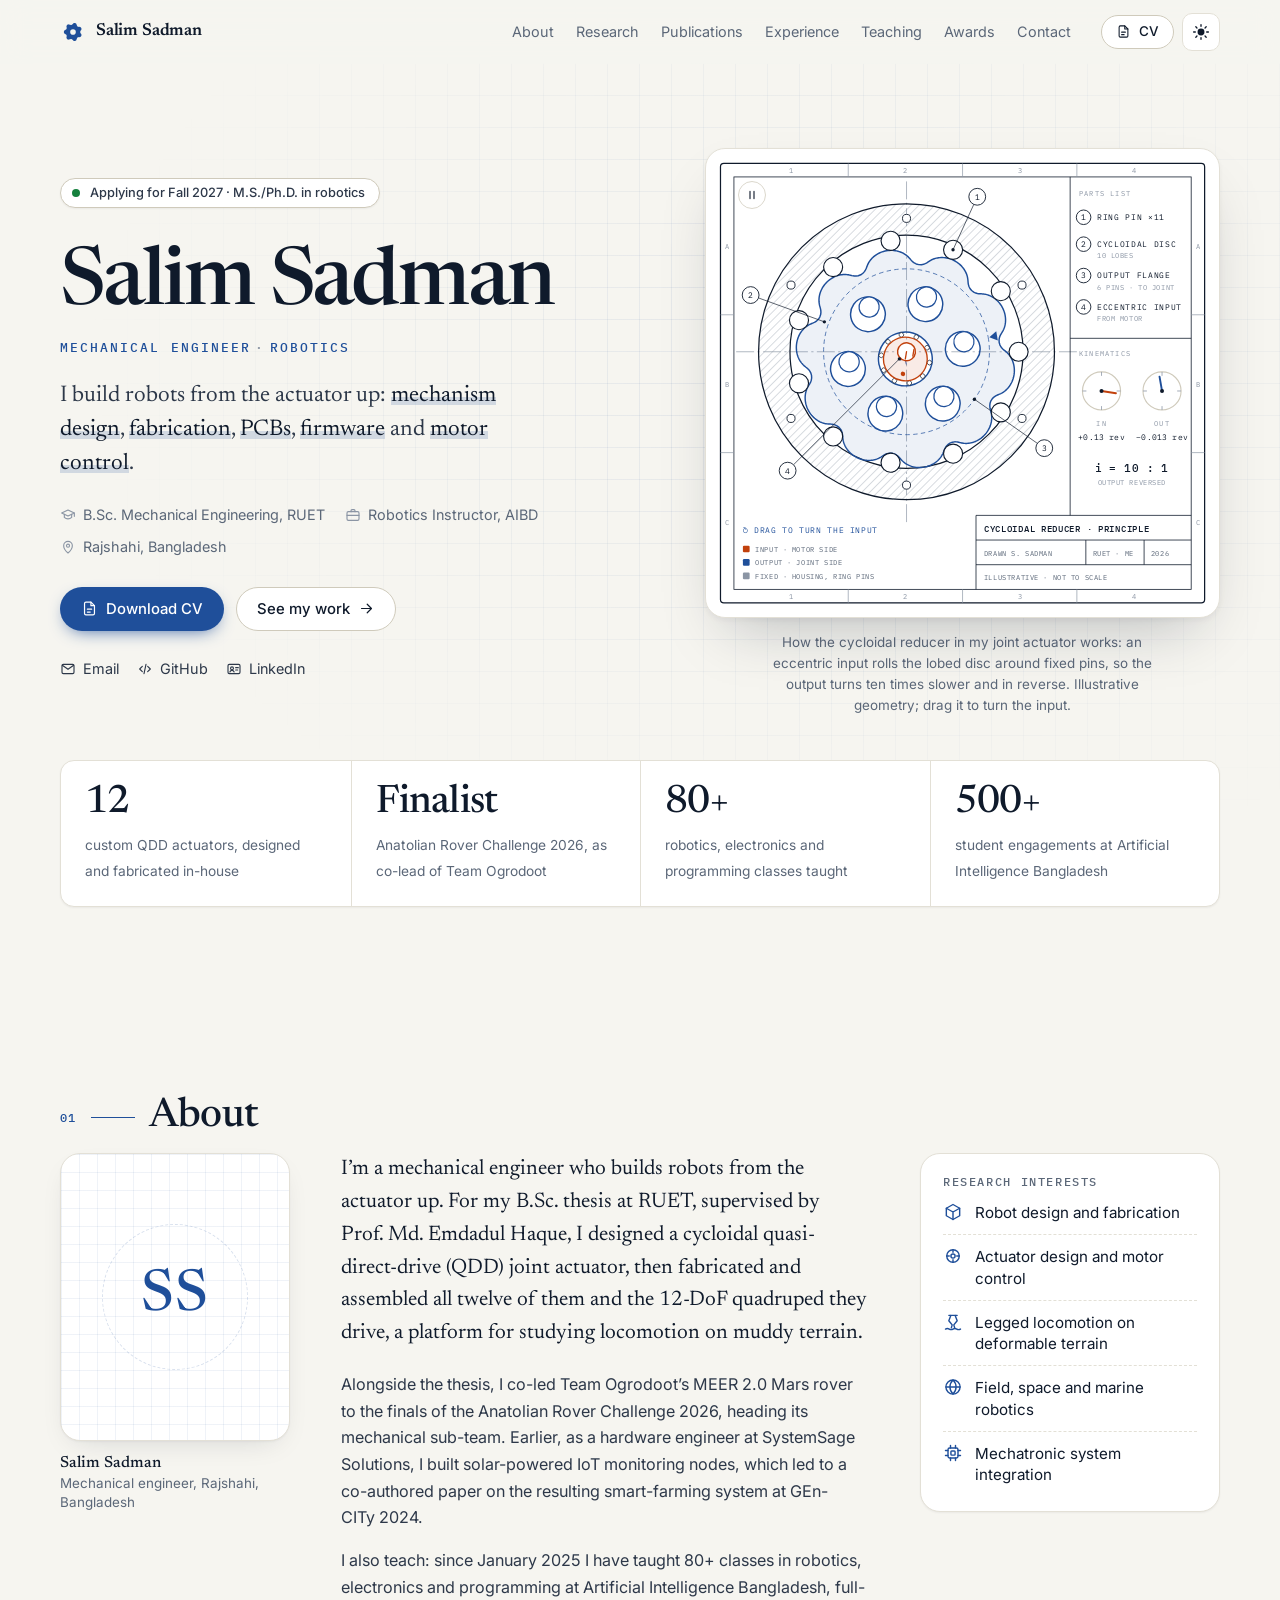
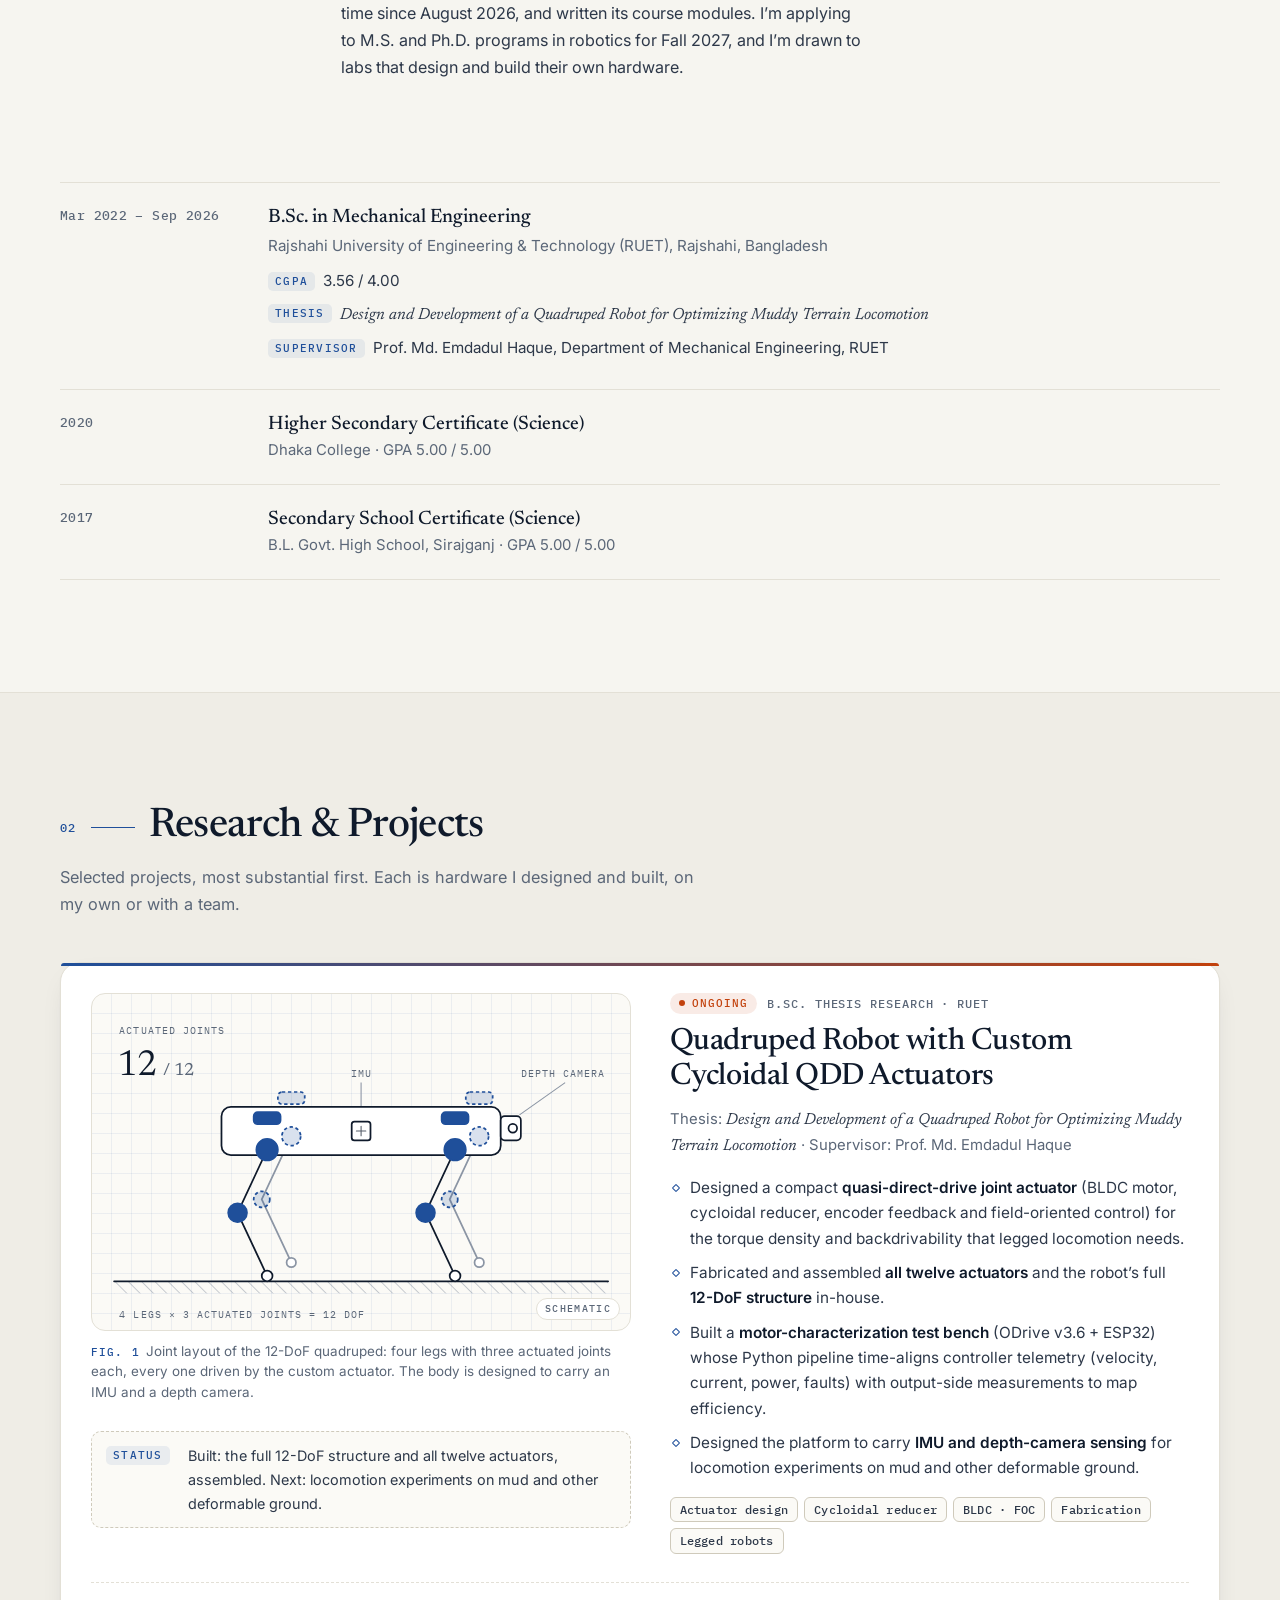
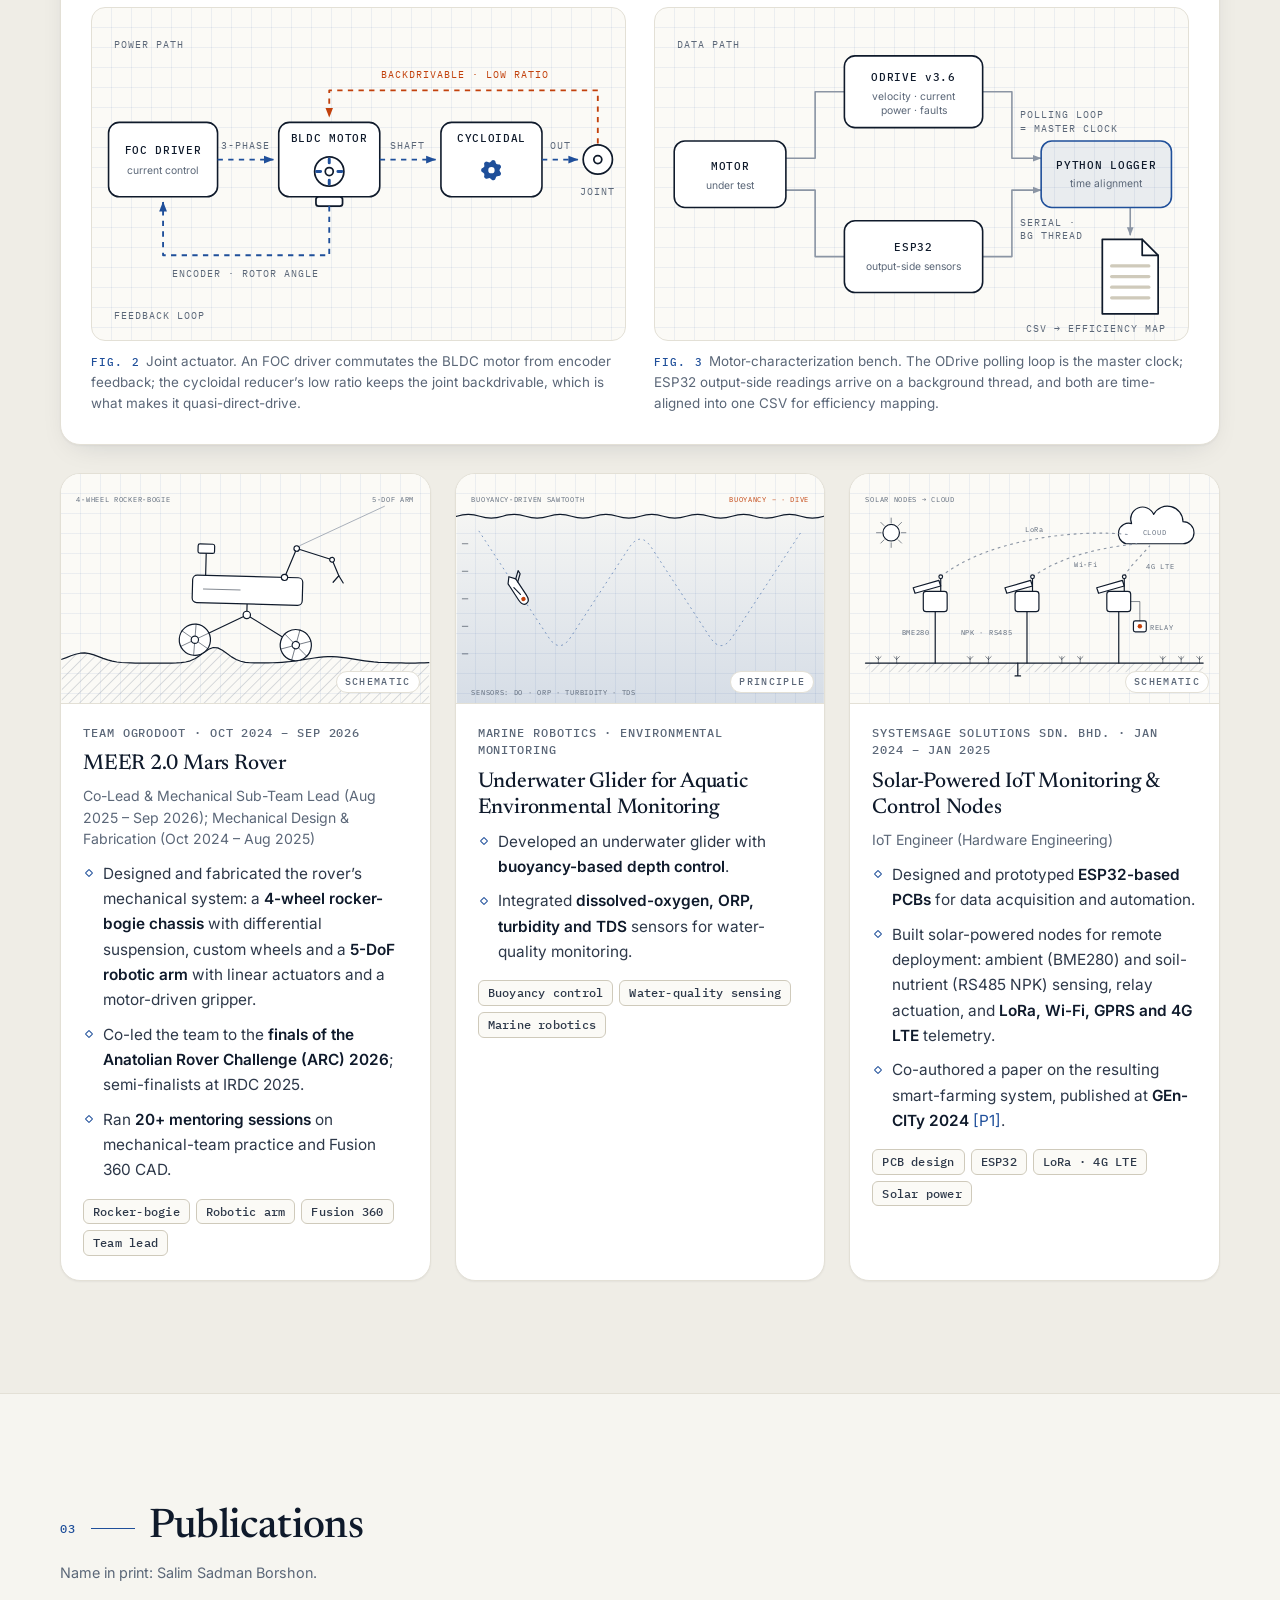
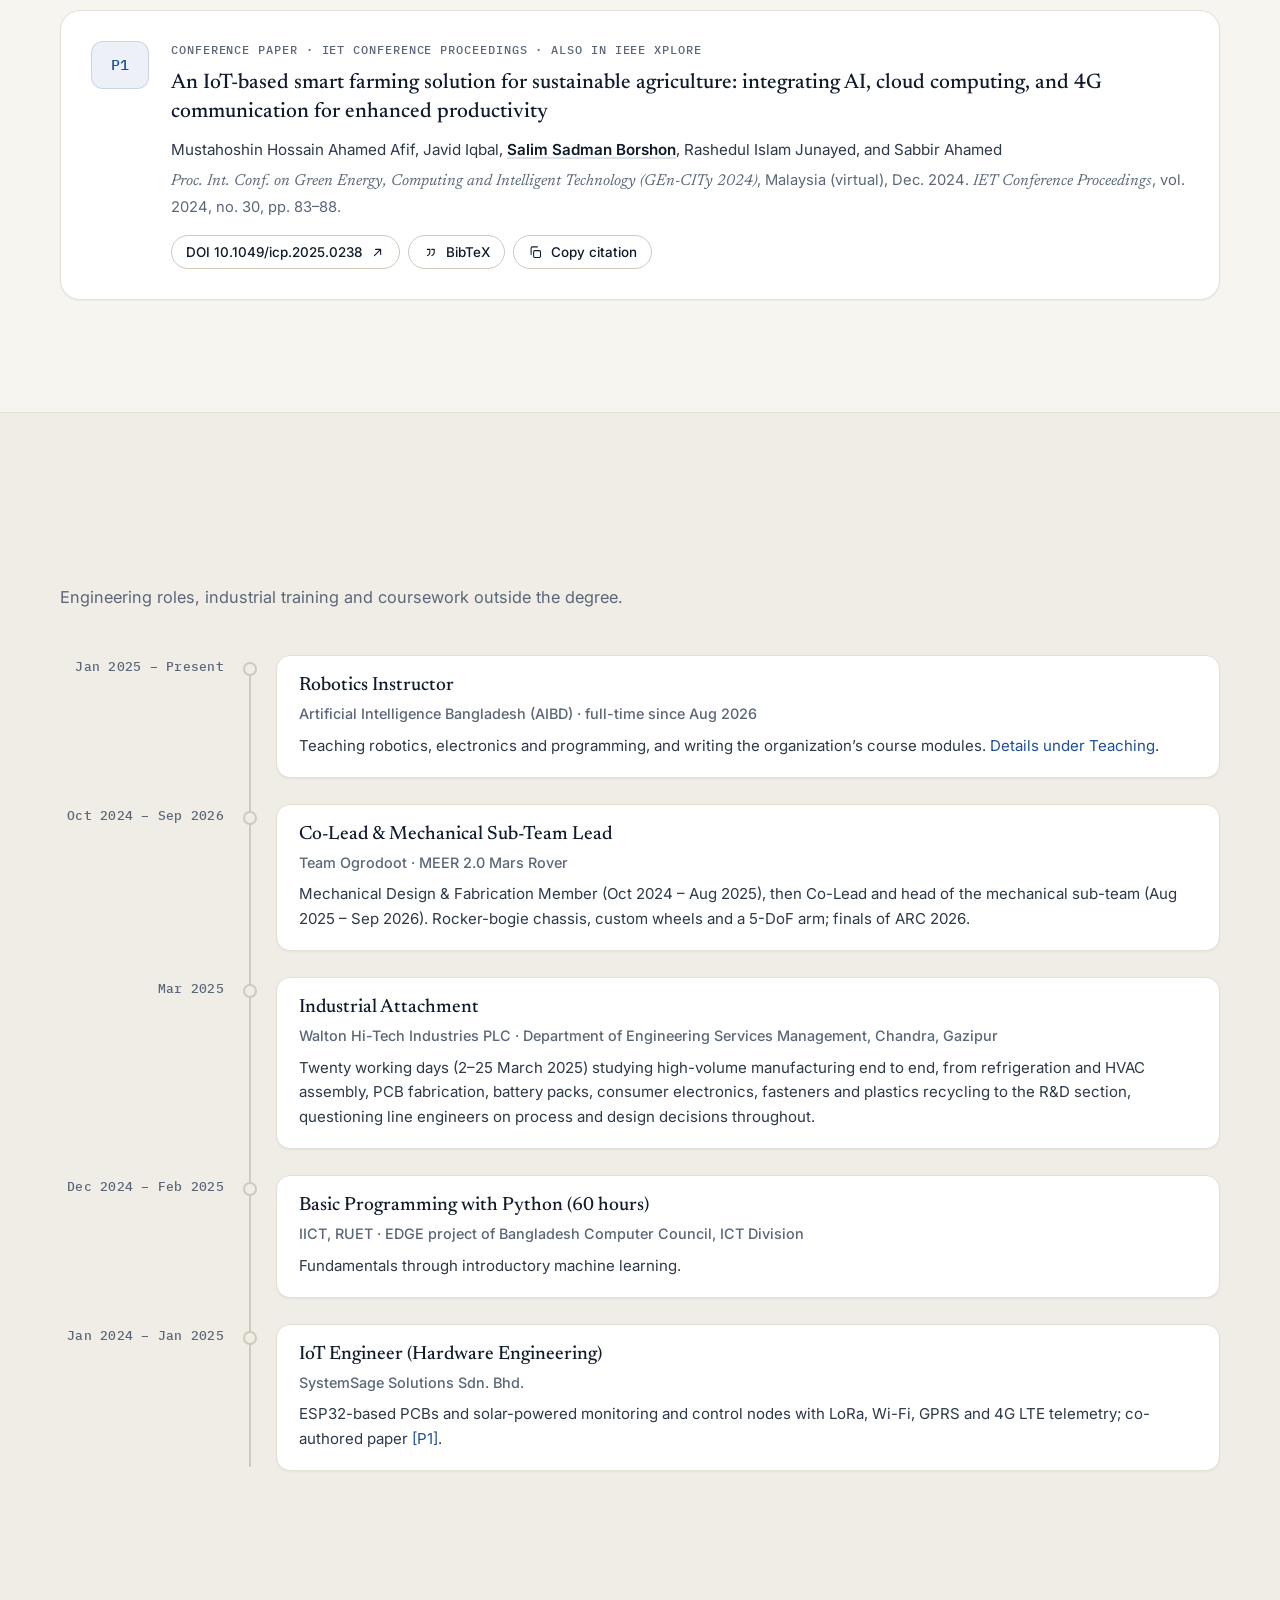
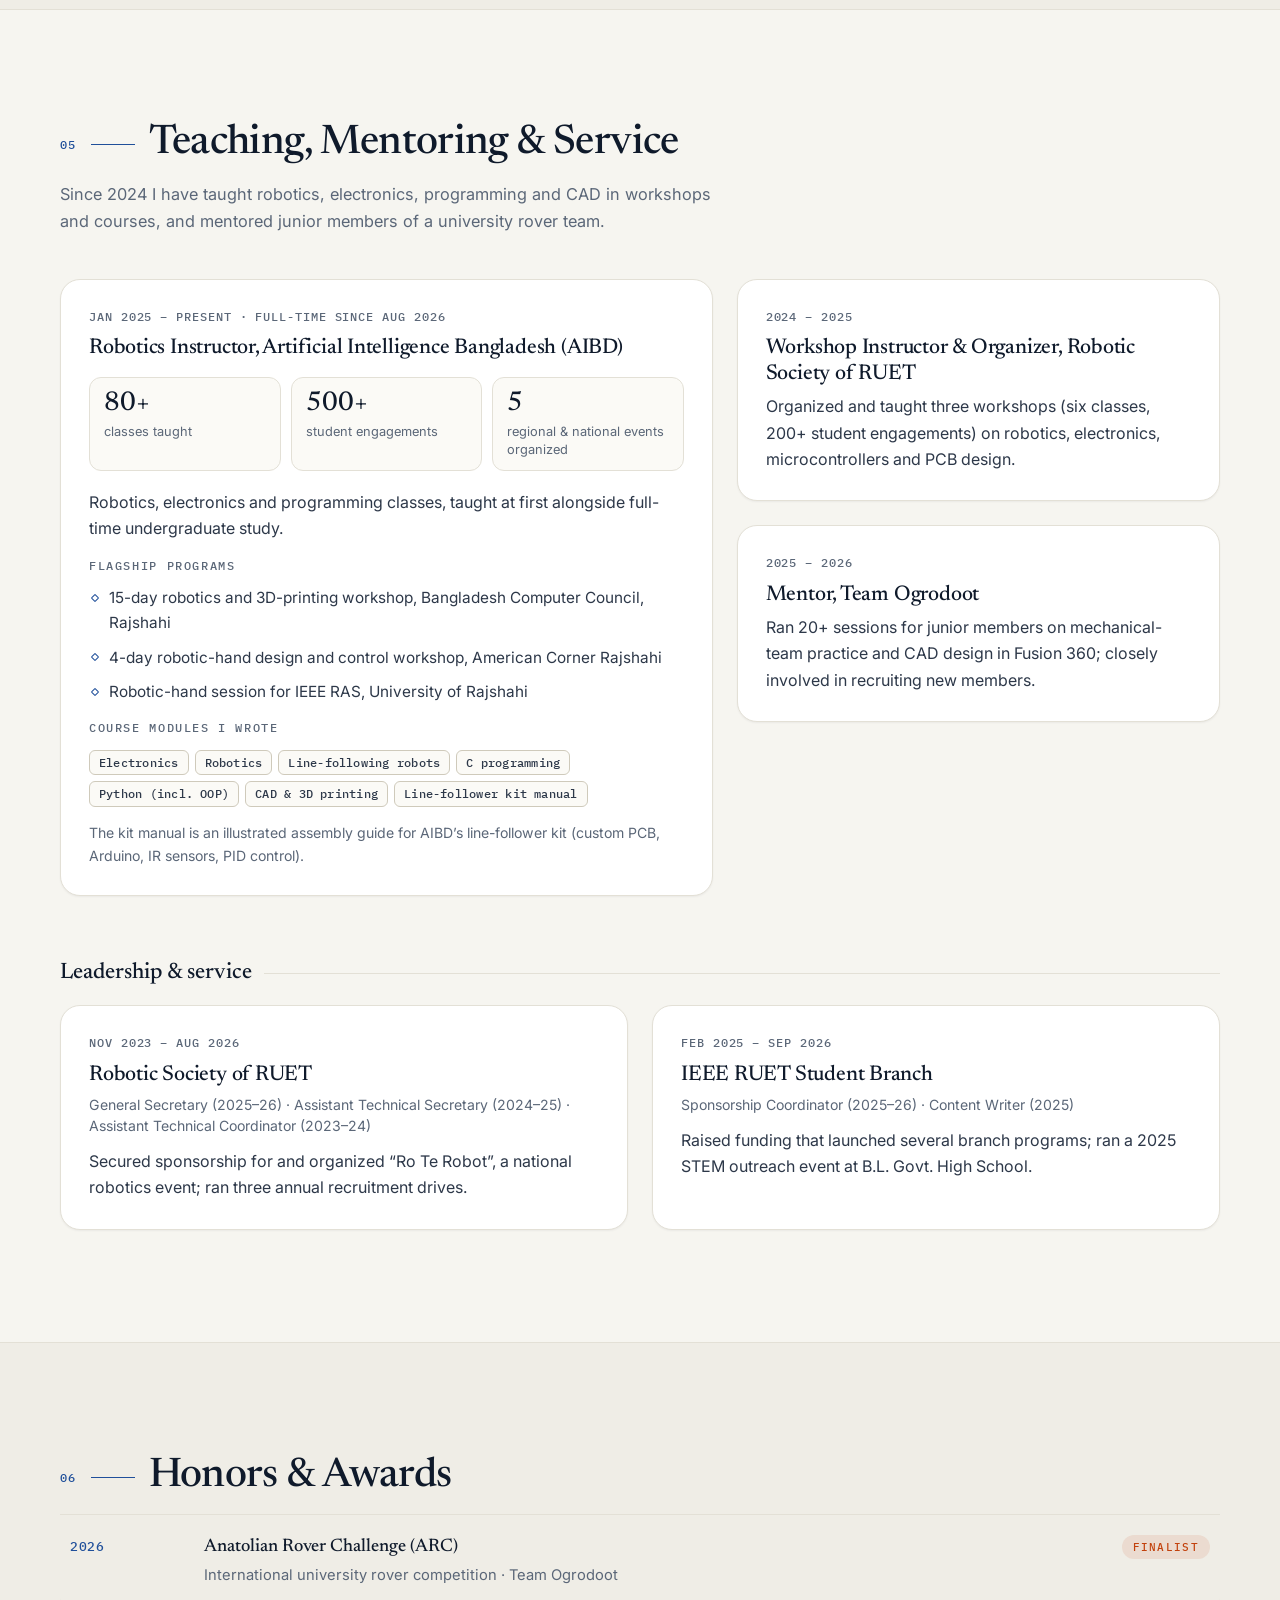
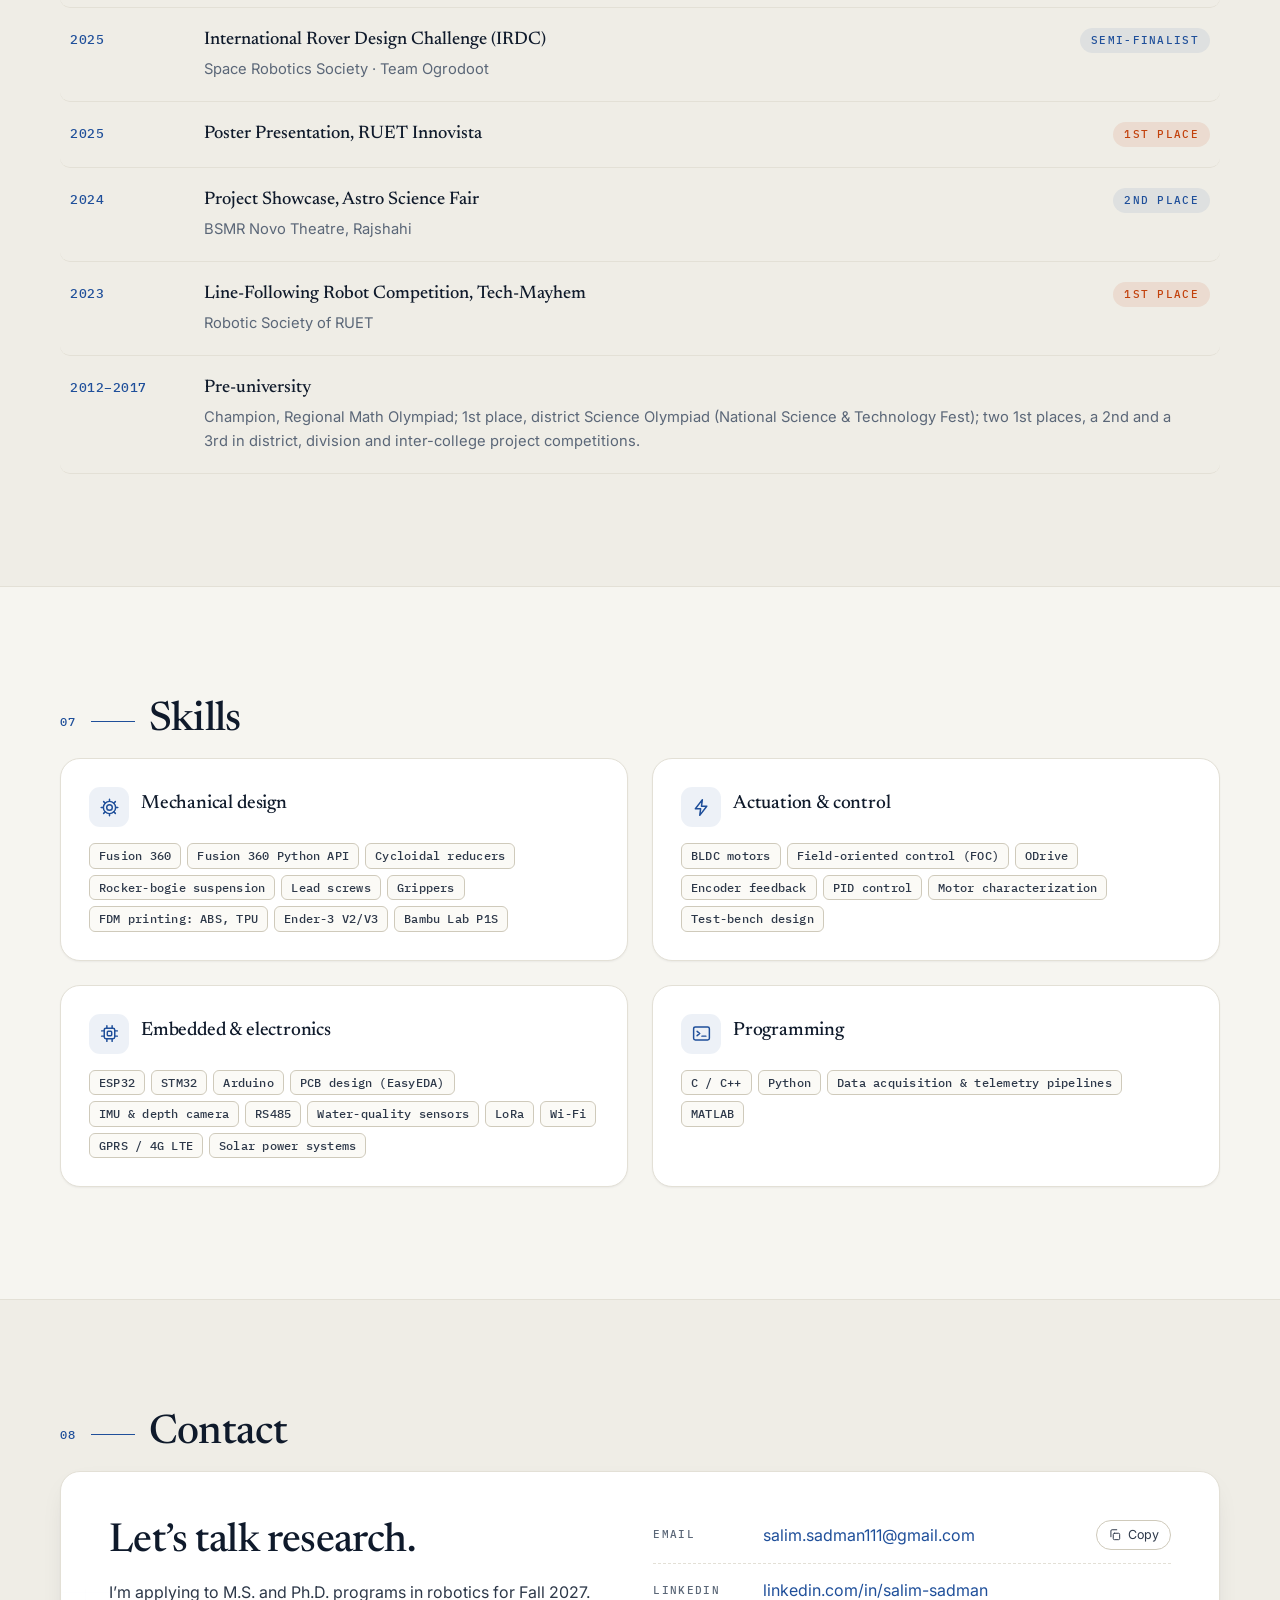
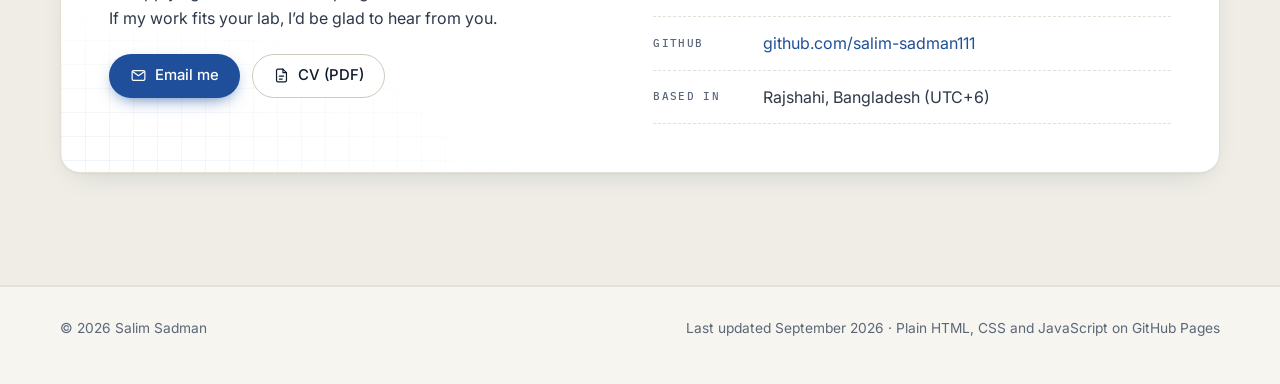
==== index.html @ 652eda4e "Add files via upload" ====
<!doctype html>
<html lang="en" data-theme="light">
<head>
<meta charset="utf-8">
<meta name="viewport" content="width=device-width, initial-scale=1">
<title>Salim Sadman — Mechanical Engineer · Robotics</title>
<meta name="description" content="Salim Sadman, mechanical engineer (RUET) who builds robots from the actuator up: cycloidal QDD actuators, a 12-DoF quadruped and an ARC 2026 finalist Mars rover. Applying for robotics M.S./Ph.D., Fall 2027.">
<meta name="author" content="Salim Sadman">
<link rel="canonical" href="https://salim-sadman111.github.io/">
<meta name="theme-color" content="#f6f5f0">

<!-- Link previews (LinkedIn, WhatsApp, email) -->
<meta property="og:type" content="profile">
<meta property="og:site_name" content="Salim Sadman">
<meta property="og:title" content="Salim Sadman — Mechanical Engineer · Robotics">
<meta property="og:description" content="Building robots from the actuator up: cycloidal QDD actuators, a 12-DoF quadruped and an ARC 2026 finalist Mars rover. Applying for robotics M.S./Ph.D., Fall 2027.">
<meta property="og:url" content="https://salim-sadman111.github.io/">
<meta property="og:image" content="https://salim-sadman111.github.io/images/og-card.png">
<meta property="og:image:width" content="1200">
<meta property="og:image:height" content="630">
<meta property="og:image:alt" content="Salim Sadman — Mechanical Engineer · Robotics, with a line drawing of a cycloidal reducer">
<meta property="profile:first_name" content="Salim">
<meta property="profile:last_name" content="Sadman">
<meta name="twitter:card" content="summary_large_image">

<link rel="icon" type="image/svg+xml" href="data:image/svg+xml,%3Csvg%20xmlns='http://www.w3.org/2000/svg'%20viewBox='0%200%2024%2024'%3E%3Cpath%20fill='%231f4f9a'%20fill-rule='evenodd'%20d='M18.5%2012.0%2019.2%2013.5%2019.4%2013.6%2019.5%2013.8%2019.6%2014.0%2019.7%2014.3%2019.8%2014.7%2019.7%2015.1%2019.6%2015.6%2019.3%2016.0%2019.0%2016.4%2018.6%2016.6%2018.3%2016.7%2018.1%2016.7%2017.9%2016.7%2017.7%2016.7%2016.0%2017.1%2015.3%2018.6%2015.3%2018.8%2015.2%2019.0%2015.2%2019.2%2015.0%2019.5%2014.7%2019.8%2014.3%2020.0%2013.8%2020.2%2013.3%2020.2%2012.9%2020.2%2012.5%2020.1%2012.2%2019.9%2012.0%2019.7%2011.9%2019.6%2011.8%2019.4%2010.5%2018.3%208.9%2018.7%208.6%2018.8%208.5%2018.9%208.3%2019.0%208.0%2019.0%207.6%2019.0%207.1%2018.8%206.7%2018.6%206.3%2018.2%206.1%2017.8%205.9%2017.4%205.9%2017.1%205.9%2016.9%206.0%2016.7%206.1%2016.5%206.1%2014.8%204.8%2013.7%204.5%2013.7%204.4%2013.6%204.2%2013.5%203.9%2013.3%203.7%2012.9%203.6%2012.5%203.5%2012.0%203.6%2011.5%203.7%2011.0%203.9%2010.7%204.2%2010.4%204.4%2010.3%204.5%2010.2%204.8%2010.2%206.1%209.1%206.1%207.4%206.0%207.2%205.9%207.1%205.9%206.8%205.9%206.5%206.1%206.1%206.3%205.7%206.7%205.3%207.1%205.1%207.6%204.9%208.0%204.9%208.3%204.9%208.5%205.0%208.6%205.1%208.9%205.2%2010.5%205.6%2011.8%204.6%2011.9%204.3%2012.0%204.2%2012.2%204.0%2012.5%203.9%2012.9%203.7%2013.3%203.7%2013.8%203.7%2014.3%203.9%2014.7%204.1%2015.0%204.4%2015.2%204.7%2015.2%204.9%2015.3%205.1%2015.3%205.3%2016.0%206.8%2017.7%207.2%2017.9%207.2%2018.1%207.2%2018.3%207.2%2018.6%207.3%2019.0%207.5%2019.3%207.9%2019.6%208.3%2019.7%208.8%2019.8%209.2%2019.7%209.6%2019.6%2010.0%2019.5%2010.1%2019.4%2010.3%2019.2%2010.4ZM14.6%2012a2.6%202.6%200%201%201-5.2%200a2.6%202.6%200%201%201%205.2%200Z'/%3E%3C/svg%3E">
<link rel="apple-touch-icon" href="images/apple-touch-icon.png">

<link rel="preconnect" href="https://fonts.googleapis.com">
<link rel="preconnect" href="https://fonts.gstatic.com" crossorigin>
<link rel="stylesheet" href="https://fonts.googleapis.com/css2?family=IBM+Plex+Mono:wght@400;500&family=Inter:wght@400..700&family=Newsreader:ital,opsz,wght@0,6..72,300..700;1,6..72,300..700&display=swap">

<script>
  /* Runs before the page paints: picks the theme and turns on motion (unless the visitor prefers reduced motion). */
  (function () {
    var root = document.documentElement, saved = null;
    try { saved = localStorage.getItem('theme'); } catch (e) {}
    var dark = saved ? saved === 'dark' : window.matchMedia('(prefers-color-scheme: dark)').matches;
    root.setAttribute('data-theme', dark ? 'dark' : 'light');
    root.classList.add('js');
    if (!window.matchMedia('(prefers-reduced-motion: reduce)').matches) root.classList.add('motion');
    /* Safety net: if the main script ever fails, show everything anyway. */
    setTimeout(function () { if (!window.__siteReady) root.classList.remove('motion'); }, 4000);
  })();
</script>

<script type="application/ld+json">
{
  "@context": "https://schema.org",
  "@type": "Person",
  "name": "Salim Sadman",
  "alternateName": "Salim Sadman Borshon",
  "url": "https://salim-sadman111.github.io/",
  "image": "https://salim-sadman111.github.io/images/profile.jpg",
  "jobTitle": "Robotics Instructor",
  "worksFor": { "@type": "Organization", "name": "Artificial Intelligence Bangladesh" },
  "alumniOf": { "@type": "CollegeOrUniversity", "name": "Rajshahi University of Engineering & Technology" },
  "address": { "@type": "PostalAddress", "addressLocality": "Rajshahi", "addressCountry": "BD" },
  "knowsAbout": ["Robotics", "Actuator design", "Cycloidal reducers", "Motor control", "Legged locomotion", "Mechatronics"],
  "sameAs": ["https://www.linkedin.com/in/salim-sadman/", "https://github.com/salim-sadman111"]
}
</script>

<style>
/* =====================================================================
   1. DESIGN TOKENS (light / dark)
   ===================================================================== */
:root{
  color-scheme:light;
  --bg:#f6f5f0; --bg-2:#efede6; --surface:#ffffff; --surface-2:#fbfaf6;
  --ink:#0f1a2b; --ink-2:#2d3849; --muted:#5b6778; --faint:#8b95a4;
  --line:#e3e0d6; --line-2:#cfcabb;
  --accent:#1f4f9a; --accent-strong:#173e7a; --on-accent:#ffffff;
  --accent-soft:rgba(31,79,154,.08); --accent-soft-2:rgba(31,79,154,.17);
  --warm:#c2410c; --warm-soft:rgba(194,65,12,.10);
  --ok:#15803d;
  --grid:rgba(31,79,154,.07); --grid-strong:rgba(31,79,154,.2);
  --shadow-sm:0 1px 2px rgba(15,26,43,.05);
  --shadow:0 1px 2px rgba(15,26,43,.04),0 10px 30px -14px rgba(15,26,43,.18);
  --shadow-lg:0 2px 6px rgba(15,26,43,.05),0 28px 60px -24px rgba(15,26,43,.28);
  --r-sm:8px; --r:14px; --r-lg:20px;
  --serif:"Newsreader","Iowan Old Style","Palatino Linotype",Palatino,Georgia,serif;
  --sans:"Inter",system-ui,-apple-system,"Segoe UI",Roboto,"Helvetica Neue",Arial,sans-serif;
  --mono:"IBM Plex Mono",ui-monospace,SFMono-Regular,Menlo,Consolas,monospace;
  --ease:cubic-bezier(.2,.7,.2,1);
  --nav-h:64px;
}
:root[data-theme="dark"]{
  color-scheme:dark;
  --bg:#0a1120; --bg-2:#0d1628; --surface:#111b2e; --surface-2:#0f192b;
  --ink:#e8eef8; --ink-2:#c3ccdb; --muted:#94a1b6; --faint:#6c7a91;
  --line:#1d2940; --line-2:#2b3a57;
  --accent:#8fb4ff; --accent-strong:#b8cfff; --on-accent:#0a1120;
  --accent-soft:rgba(143,180,255,.10); --accent-soft-2:rgba(143,180,255,.22);
  --warm:#fb923c; --warm-soft:rgba(251,146,60,.14);
  --ok:#4ade80;
  --grid:rgba(143,180,255,.06); --grid-strong:rgba(143,180,255,.18);
  --shadow-sm:0 1px 2px rgba(0,0,0,.3);
  --shadow:0 1px 2px rgba(0,0,0,.3),0 12px 30px -14px rgba(0,0,0,.6);
  --shadow-lg:0 2px 6px rgba(0,0,0,.35),0 28px 60px -24px rgba(0,0,0,.75);
}
@media (prefers-color-scheme:dark){
  :root:not([data-theme="light"]){
    color-scheme:dark;
    --bg:#0a1120; --bg-2:#0d1628; --surface:#111b2e; --surface-2:#0f192b;
    --ink:#e8eef8; --ink-2:#c3ccdb; --muted:#94a1b6; --faint:#6c7a91;
    --line:#1d2940; --line-2:#2b3a57;
    --accent:#8fb4ff; --accent-strong:#b8cfff; --on-accent:#0a1120;
    --accent-soft:rgba(143,180,255,.10); --accent-soft-2:rgba(143,180,255,.22);
    --warm:#fb923c; --warm-soft:rgba(251,146,60,.14); --ok:#4ade80;
    --grid:rgba(143,180,255,.06); --grid-strong:rgba(143,180,255,.18);
  }
}

/* =====================================================================
   2. BASE
   ===================================================================== */
*,*::before,*::after{box-sizing:border-box}
html{scroll-behavior:smooth;scroll-padding-top:calc(var(--nav-h) + 16px);-webkit-text-size-adjust:100%;text-size-adjust:100%}
body{margin:0;background:var(--bg);color:var(--ink-2);font:400 16px/1.65 var(--sans);-webkit-font-smoothing:antialiased;-moz-osx-font-smoothing:grayscale;text-rendering:optimizeLegibility}
img,svg{display:block;max-width:100%}
a{color:var(--accent);text-decoration:none}
a:hover{text-decoration:underline;text-underline-offset:3px;text-decoration-thickness:1px}
:focus-visible{outline:2px solid var(--accent);outline-offset:3px;border-radius:6px}
h1,h2,h3,h4{color:var(--ink);margin:0;font-weight:500}
p{margin:0 0 1em}
ul,ol{margin:0;padding:0;list-style:none}
strong{color:var(--ink);font-weight:600}
em{font-style:italic}
.thesis-line em,.edu-item em,.pub-venue em{font-family:var(--serif);font-size:1.07em;letter-spacing:0}
abbr[title]{text-decoration:none;cursor:help}
button{font:inherit;color:inherit}
::selection{background:var(--accent-soft-2)}
.wrap{width:min(1160px,calc(100% - 2 * clamp(16px,4vw,40px)));margin-inline:auto}
.skip{position:absolute;left:12px;top:-60px;z-index:100;background:var(--ink);color:var(--bg);padding:10px 14px;border-radius:8px;transition:top .2s}
.skip:focus{top:12px}
.sr-only{position:absolute!important;width:1px;height:1px;padding:0;margin:-1px;overflow:hidden;clip:rect(0,0,0,0);white-space:nowrap;border:0}
.ic{width:18px;height:18px;flex:none;fill:none;stroke:currentColor;stroke-width:1.7;stroke-linecap:round;stroke-linejoin:round}

/* =====================================================================
   3. NAVIGATION
   ===================================================================== */
.nav{position:fixed;inset:0 0 auto 0;height:var(--nav-h);z-index:50;background:var(--bg);background:color-mix(in srgb,var(--bg) 80%,transparent);-webkit-backdrop-filter:saturate(1.4) blur(14px);backdrop-filter:saturate(1.4) blur(14px);border-bottom:1px solid transparent;transition:border-color .3s,box-shadow .3s}
.nav.scrolled{border-bottom-color:var(--line);box-shadow:var(--shadow-sm)}
.nav-inner{height:100%;display:flex;align-items:center;gap:20px}
.brand{display:flex;align-items:center;gap:10px;color:var(--ink);font:600 1.08rem/1 var(--serif);letter-spacing:-.01em;white-space:nowrap}
.brand:hover{text-decoration:none}
.brand-mark{width:26px;height:26px;color:var(--accent);transition:transform 1s var(--ease)}
.brand:hover .brand-mark{transform:rotate(-102.86deg)}
.nav-links{position:relative;display:flex;gap:2px;margin-left:auto}
.nav-links a{position:relative;padding:8px 10px;font-size:.9rem;color:var(--muted);border-radius:8px;transition:color .2s,background .2s}
.nav-links a:hover{color:var(--ink);text-decoration:none;background:var(--accent-soft)}
.nav-links a.active{color:var(--ink)}
.nav-indicator{position:absolute;bottom:1px;height:2px;border-radius:2px;background:var(--accent);left:0;width:0;opacity:0;transition:left .45s var(--ease),width .45s var(--ease),opacity .25s;pointer-events:none}
.nav-actions{display:flex;align-items:center;gap:8px}
.progress{position:absolute;left:0;right:0;bottom:-1px;height:2px;pointer-events:none}
.progress span{display:block;height:100%;background:linear-gradient(90deg,var(--accent),var(--warm));transform-origin:0 50%;transform:scaleX(0)}
.icon-btn{display:inline-grid;place-items:center;width:38px;height:38px;border-radius:10px;border:1px solid var(--line);background:var(--surface);color:var(--ink);cursor:pointer;transition:border-color .2s,background .2s,transform .2s}
.icon-btn:hover{border-color:var(--line-2);transform:translateY(-1px)}
.icon-btn svg{width:18px;height:18px}
.menu-toggle{display:none}
.menu-toggle path{stroke:currentColor;stroke-width:1.8;stroke-linecap:round;transition:transform .35s var(--ease),opacity .2s;transform-origin:12px 12px}
.menu-toggle[aria-expanded="true"] .m1{transform:translateY(5px) rotate(45deg)}
.menu-toggle[aria-expanded="true"] .m2{opacity:0}
.menu-toggle[aria-expanded="true"] .m3{transform:translateY(-5px) rotate(-45deg)}
.mobile-menu{position:fixed;left:0;right:0;top:var(--nav-h);z-index:49;background:var(--surface);border-bottom:1px solid var(--line);box-shadow:var(--shadow-lg);padding:10px 0 18px;opacity:0;visibility:hidden;transform:translateY(-10px);transition:opacity .25s,transform .35s var(--ease),visibility 0s .35s}
.mobile-menu.open{opacity:1;visibility:visible;transform:none;transition:opacity .25s,transform .35s var(--ease),visibility 0s}
.mobile-menu a{display:flex;justify-content:space-between;align-items:center;padding:13px 4px;border-bottom:1px dashed var(--line);color:var(--ink);font:500 1.15rem/1.2 var(--serif)}
.mobile-menu a:hover{text-decoration:none;color:var(--accent)}
.mobile-menu a span{font:500 .72rem/1 var(--mono);color:var(--faint);letter-spacing:.1em}
.mobile-menu a.active{color:var(--accent)}

/* Theme toggle: sun <-> moon */
.sun-moon .core{transform-origin:12px 12px;transition:transform .6s var(--ease)}
.sun-moon .cut{transition:transform .6s var(--ease)}
.sun-moon .rays{transform-origin:12px 12px;transition:transform .6s var(--ease),opacity .4s}
[data-theme="dark"] .sun-moon .core{transform:scale(1.55)}
[data-theme="dark"] .sun-moon .cut{transform:translate(-8px,6px)}
[data-theme="dark"] .sun-moon .rays{transform:rotate(60deg) scale(.4);opacity:0}
::view-transition-old(root),::view-transition-new(root){animation:none;mix-blend-mode:normal}

/* =====================================================================
   4. BUTTONS, TAGS, SMALL PARTS
   ===================================================================== */
.btn{display:inline-flex;align-items:center;justify-content:center;gap:8px;height:44px;padding:0 20px;border-radius:999px;font:500 .93rem/1 var(--sans);border:1px solid transparent;cursor:pointer;white-space:nowrap;transition:transform .25s var(--ease),background .25s,border-color .25s,color .25s,box-shadow .25s}
.btn:hover{text-decoration:none;transform:translateY(-1px)}
.btn .ic{width:17px;height:17px}
.btn .arrow{transition:transform .3s var(--ease)}
.btn:hover .arrow{transform:translateX(4px)}
.btn-primary{background:var(--accent);color:var(--on-accent);box-shadow:0 6px 18px -8px var(--accent)}
.btn-primary:hover{background:var(--accent-strong)}
.btn-ghost{background:var(--surface);color:var(--ink);border-color:var(--line-2)}
.btn-ghost:hover{border-color:var(--ink)}
.btn-sm{height:34px;padding:0 14px;font-size:.84rem}
.btn-sm .ic{width:15px;height:15px}
.tags{display:flex;flex-wrap:wrap;gap:6px;margin-top:16px}
.tags li{font:500 .72rem/1 var(--mono);letter-spacing:.02em;padding:6px 9px;border-radius:6px;border:1px solid var(--line-2);color:var(--ink-2);background:var(--surface-2);transition:border-color .2s,color .2s,background .2s}
.tags li:hover{border-color:var(--accent);color:var(--accent);background:var(--accent-soft)}
.eyebrow{display:flex;flex-wrap:wrap;align-items:center;gap:8px 10px;font:500 .72rem/1.5 var(--mono);letter-spacing:.08em;text-transform:uppercase;color:var(--muted);margin:0 0 10px}
.badge{display:inline-flex;align-items:center;gap:7px;padding:4px 9px;border-radius:999px;font:500 .68rem/1.2 var(--mono);letter-spacing:.1em;text-transform:uppercase}
.badge-live{color:var(--warm);background:var(--warm-soft)}
.badge-live::before{content:"";width:6px;height:6px;border-radius:50%;background:currentColor}
.motion .badge-live::before{animation:blink 1.6s ease-in-out infinite}
@keyframes blink{50%{opacity:.25}}
.k{display:inline-block;font:500 .66rem/1 var(--mono);text-transform:uppercase;letter-spacing:.12em;color:var(--accent);background:var(--accent-soft);padding:4px 7px;border-radius:5px;margin-right:8px;vertical-align:.12em}
.bullets li{position:relative;padding-left:20px;margin:0 0 9px;font-size:.96rem}
.bullets li::before{content:"";position:absolute;left:3px;top:.62em;width:6px;height:6px;border:1.5px solid var(--accent);border-radius:1px;transform:rotate(45deg)}
.mini-title{font:500 .72rem/1 var(--mono);letter-spacing:.14em;text-transform:uppercase;color:var(--muted);margin:0 0 14px}
.muted{color:var(--muted)}

/* =====================================================================
   5. HERO
   ===================================================================== */
.hero{position:relative;padding-top:var(--nav-h);isolation:isolate;overflow:hidden}
.hero-grid,.hero-spot{position:absolute;inset:0;z-index:-1;pointer-events:none;background-image:linear-gradient(var(--grid) 1px,transparent 1px),linear-gradient(90deg,var(--grid) 1px,transparent 1px);background-size:32px 32px;background-position:-1px -1px}
.hero-grid{-webkit-mask-image:radial-gradient(ellipse 75% 70% at 65% 38%,#000 20%,transparent 78%);mask-image:radial-gradient(ellipse 75% 70% at 65% 38%,#000 20%,transparent 78%)}
.hero-spot{background-image:linear-gradient(var(--grid-strong) 1px,transparent 1px),linear-gradient(90deg,var(--grid-strong) 1px,transparent 1px);opacity:0;transition:opacity .5s;-webkit-mask-image:radial-gradient(240px circle at var(--mx,50%) var(--my,40%),#000,transparent 72%);mask-image:radial-gradient(240px circle at var(--mx,50%) var(--my,40%),#000,transparent 72%)}
.hero.spot-on .hero-spot{opacity:1}
.hero-inner{display:grid;grid-template-columns:minmax(0,1.06fr) minmax(0,.94fr);gap:clamp(28px,5vw,72px);align-items:center;padding-block:clamp(40px,7vw,84px) clamp(28px,4vw,44px)}
.status-pill{display:inline-flex;align-items:center;gap:10px;padding:6px 14px 6px 11px;border:1px solid var(--line-2);border-radius:999px;background:var(--surface);font:500 .8rem/1.3 var(--sans);color:var(--ink-2);box-shadow:var(--shadow-sm)}
.status-pill .dot{width:8px;height:8px;border-radius:50%;background:var(--ok);flex:none}
.motion .status-pill .dot{animation:ping 2.4s ease-out infinite}
@keyframes ping{0%{box-shadow:0 0 0 0 color-mix(in srgb,var(--ok) 55%,transparent)}75%,100%{box-shadow:0 0 0 9px transparent}}
.hero-name{font:500 clamp(2.9rem,6.6vw,5rem)/1 var(--serif);letter-spacing:-.028em;margin:24px 0 14px;color:var(--ink)}
.hero-role{font:500 .8rem/1.4 var(--mono);text-transform:uppercase;letter-spacing:.16em;color:var(--accent);margin:0 0 22px}
.hero-role .sep{color:var(--faint);margin:0 .35em}
.hero-lede{font:400 clamp(1.18rem,1.9vw,1.42rem)/1.5 var(--serif);color:var(--ink-2);max-width:36ch;margin:0 0 22px}
.hl{color:var(--ink);background:linear-gradient(transparent 58%,var(--accent-soft-2) 58%,var(--accent-soft-2) 90%,transparent 90%) no-repeat 0 0/0% 100%;transition:background-size .9s var(--ease)}
.hl.on{background-size:100% 100%}
.hero-meta{display:flex;flex-wrap:wrap;gap:8px 20px;color:var(--muted);font-size:.9rem;margin:0 0 28px}
.hero-meta li{display:flex;align-items:center;gap:7px}
.hero-meta .ic{width:16px;height:16px;color:var(--faint)}
.hero-cta{display:flex;flex-wrap:wrap;gap:12px;margin-bottom:22px}
.hero-links{display:flex;flex-wrap:wrap;gap:6px 18px}
.hero-links a{display:inline-flex;align-items:center;gap:7px;color:var(--ink-2);font-size:.9rem;padding:4px 0;border-bottom:1px solid transparent;transition:color .2s,border-color .2s}
.hero-links a:hover{color:var(--accent);border-bottom-color:currentColor;text-decoration:none}
.hero-links .ic{width:16px;height:16px}
.hero-figure{margin:0;position:relative}
.drawing{position:relative;background:var(--surface);border:1px solid var(--line);border-radius:var(--r-lg);box-shadow:var(--shadow-lg);padding:10px;cursor:grab;touch-action:pan-y;outline-offset:4px}
.drawing.dragging{cursor:grabbing}
.drawing-toggle{position:absolute;left:calc(4.4% + 10px);top:calc(4.6% + 10px);width:28px;height:28px;border-radius:50%;border:1px solid var(--line-2);background:var(--surface);color:var(--ink);display:grid;place-items:center;cursor:pointer;opacity:.75;transition:opacity .2s,transform .2s}
.drawing-toggle:hover{opacity:1;transform:scale(1.06)}
.drawing-toggle svg{width:12px;height:12px}
.drawing-toggle .i-play{display:none}
.drawing-toggle[aria-pressed="true"] .i-play{display:block}
.drawing-toggle[aria-pressed="true"] .i-pause{display:none}
.hero-figure figcaption{margin:14px auto 0;max-width:52ch;font-size:.84rem;line-height:1.55;color:var(--muted);text-align:center}
.motion .anim{opacity:0;animation:rise .9s var(--ease) forwards;animation-delay:calc(var(--d,0) * 90ms + 60ms)}
@keyframes rise{from{opacity:0;translate:0 16px}to{opacity:1;translate:0 0}}

/* Stats strip */
.stats{display:grid;grid-template-columns:repeat(4,minmax(0,1fr));background:var(--surface);border:1px solid var(--line);border-radius:var(--r);box-shadow:var(--shadow-sm);margin-bottom:clamp(44px,6vw,76px)}
.stat{padding:22px 24px;border-left:1px solid var(--line)}
.stat:first-child{border-left:0}
.stat-num{display:block;font:500 clamp(1.9rem,3.1vw,2.45rem)/1 var(--serif);color:var(--ink);letter-spacing:-.02em;margin-bottom:9px;font-variant-numeric:tabular-nums}
.stat-num small{font-size:.5em;color:var(--accent);letter-spacing:.02em;margin-left:2px;font-family:var(--mono);font-weight:500}
.stat-label{font-size:.86rem;line-height:1.45;color:var(--muted)}

/* =====================================================================
   6. THE CYCLOIDAL REDUCER DRAWING
   ===================================================================== */
.reducer{width:100%;height:auto;user-select:none;-webkit-user-select:none}
.reducer text{font-family:var(--mono);fill:var(--muted);letter-spacing:.08em}
.reducer .rd-sheet{fill:none;stroke:var(--ink);stroke-width:1.1}
.reducer .rd-border{fill:none;stroke:var(--ink);stroke-width:.7}
.reducer .rd-zones text{font-size:6.5px;fill:var(--faint);text-anchor:middle;letter-spacing:0}
.reducer .rd-zones path{stroke:var(--faint);stroke-width:.6}
.reducer .rd-cl{stroke:var(--faint);stroke-width:.6;stroke-dasharray:16 3 2 3}
.reducer .rd-housing{fill:url(#rd-hatch)}
.reducer .rd-hatch-line{stroke:var(--faint);stroke-width:.6}
.reducer .rd-edge{fill:none;stroke:var(--ink);stroke-width:1.1}
.reducer .rd-bolt{fill:var(--surface);stroke:var(--ink);stroke-width:.8}
.reducer .rd-pin{fill:var(--surface);stroke:var(--ink);stroke-width:1;transform-box:fill-box;transform-origin:center}
.reducer .rd-disc{fill:var(--accent-soft);stroke:var(--accent);stroke-width:1.3;stroke-linejoin:round}
.reducer .rd-cross{stroke:var(--accent);stroke-width:.8}
.reducer .rd-flange{fill:none;stroke:var(--accent);stroke-width:.8;stroke-dasharray:4 3;opacity:.75}
.reducer .rd-flange-mark{fill:var(--accent)}
.reducer .rd-opin{fill:var(--surface);stroke:var(--accent);stroke-width:1.1}
.reducer .rd-ball{fill:var(--surface);stroke:var(--ink);stroke-width:.6}
.reducer .rd-cam{fill:var(--warm-soft);stroke:var(--warm);stroke-width:1.2}
.reducer .rd-shaft{fill:var(--surface);stroke:var(--warm);stroke-width:1.3}
.reducer .rd-crank{stroke:var(--warm);stroke-width:1.2;stroke-linecap:round}
.reducer .rd-cam-dot{fill:var(--warm)}
.reducer .rd-balloon circle{fill:var(--surface);stroke:var(--ink);stroke-width:.8}
.reducer .rd-balloon text{font-size:7.5px;fill:var(--ink);text-anchor:middle;letter-spacing:0}
.reducer .rd-leader{stroke:var(--ink);stroke-width:.6;fill:none}
.reducer .rd-dot{fill:var(--ink)}
.reducer .rd-rule{stroke:var(--ink);stroke-width:.7}
.reducer .rd-h{font-size:6.6px;fill:var(--faint);letter-spacing:.16em}
.reducer .rd-part{font-size:7.3px;fill:var(--ink)}
.reducer .rd-sub{font-size:6.3px;fill:var(--faint)}
.reducer .rd-dial{fill:none;stroke:var(--line-2);stroke-width:1}
.reducer .rd-tick{stroke:var(--faint);stroke-width:.7}
.reducer .rd-needle-in{stroke:var(--warm);stroke-width:1.7;stroke-linecap:round}
.reducer .rd-needle-out{stroke:var(--accent);stroke-width:1.7;stroke-linecap:round}
.reducer .rd-hub{fill:var(--ink)}
.reducer .rd-val{font-size:7.1px;fill:var(--ink);text-anchor:middle;letter-spacing:.02em;font-variant-numeric:tabular-nums}
.reducer .rd-ratio{font-size:9.5px;fill:var(--ink);text-anchor:middle;font-weight:500;letter-spacing:.04em}
.reducer .rd-title{font-size:7.9px;fill:var(--ink);font-weight:500}
.reducer .rd-small{font-size:6.5px}
.reducer .rd-hint{font-size:7px;fill:var(--accent)}
.reducer .sw-in{fill:var(--warm)}
.reducer .sw-out{fill:var(--accent)}
.reducer .sw-fixed{fill:var(--faint)}
/* intro: the drawing "drafts itself" */
.motion .reducer.intro .draw{stroke-dasharray:1;stroke-dashoffset:1;animation:draw 1.3s var(--ease) .15s forwards}
.motion .reducer.intro .fade{opacity:0;animation:fadeIn .8s var(--ease) forwards;animation-delay:var(--t,0s)}
.motion .reducer.intro .rd-pin{opacity:0;animation:pinIn .5s var(--ease) forwards;animation-delay:calc(.85s + var(--k,0) * 45ms)}
@keyframes draw{to{stroke-dashoffset:0}}
@keyframes fadeIn{to{opacity:1}}
@keyframes pinIn{from{opacity:0;transform:scale(.2)}to{opacity:1;transform:scale(1)}}

/* =====================================================================
   7. SECTIONS
   ===================================================================== */
.section{padding-block:clamp(64px,9vw,112px);position:relative}
.band{background:var(--bg-2);border-block:1px solid var(--line)}
.sec-head{display:flex;align-items:center;gap:14px;margin-bottom:14px}
.sec-num{font:500 .78rem/1 var(--mono);color:var(--accent);letter-spacing:.1em}
.sec-rule{display:block;height:1px;width:44px;background:var(--accent)}
.motion .sec-rule{width:0;transition:width 1s var(--ease) .2s}
.motion .sec-head.in .sec-rule,.motion .sec-head.done .sec-rule{width:44px}
.sec-head h2{font:500 clamp(1.85rem,3.4vw,2.55rem)/1.1 var(--serif);letter-spacing:-.015em}
.sec-intro{max-width:66ch;color:var(--muted);font-size:1.02rem;margin:0 0 clamp(28px,4vw,44px)}
.sub-head{display:flex;align-items:center;gap:12px;font:500 1.4rem/1.2 var(--serif);margin:clamp(44px,5vw,64px) 0 18px}
.sub-head::after{content:"";flex:1;height:1px;background:var(--line)}

/* Reveal on scroll (only when motion is allowed) */
.motion .reveal{opacity:0;translate:0 22px;transition:opacity .85s var(--ease),translate .85s var(--ease);transition-delay:calc(min(var(--i,0),6) * 80ms)}
.motion .reveal.in{opacity:1;translate:0 0}

/* =====================================================================
   8. ABOUT + EDUCATION
   ===================================================================== */
.about-grid{display:grid;grid-template-columns:230px minmax(0,1fr) 300px;gap:clamp(24px,4vw,52px);align-items:start}
.portrait{margin:0}
.portrait-frame{position:relative;aspect-ratio:4/5;border-radius:var(--r-lg);overflow:hidden;border:1px solid var(--line);background:var(--surface);box-shadow:var(--shadow)}
.portrait-frame .media-img{position:absolute;inset:0;width:100%;height:100%;object-fit:cover}
.portrait figcaption{margin-top:12px;font-size:.84rem;color:var(--muted);line-height:1.45}
.portrait figcaption b{display:block;color:var(--ink);font:500 1rem/1.3 var(--serif)}
.monogram{position:absolute;inset:0;display:grid;place-items:center;background-image:linear-gradient(var(--grid) 1px,transparent 1px),linear-gradient(90deg,var(--grid) 1px,transparent 1px);background-size:18px 18px;color:var(--accent);font:500 3.6rem/1 var(--serif);letter-spacing:.02em}
.monogram::before{content:"";position:absolute;width:64%;aspect-ratio:1;border-radius:50%;border:1px dashed var(--accent-soft-2)}
.motion .monogram::before{animation:spin 50s linear infinite}
.has-img .monogram{display:none}
.about-text .lead{font:400 clamp(1.18rem,1.7vw,1.32rem)/1.55 var(--serif);color:var(--ink)}
.about-text p{font-size:1.01rem}
.interests{background:var(--surface);border:1px solid var(--line);border-radius:var(--r-lg);padding:22px 22px 14px;box-shadow:var(--shadow-sm)}
.interest-list li{display:flex;gap:12px;align-items:flex-start;padding:11px 0;border-top:1px dashed var(--line);color:var(--ink);font-size:.95rem;line-height:1.4}
.interest-list li:first-child{border-top:0;padding-top:0}
.interest-list .ic{width:20px;height:20px;color:var(--accent);margin-top:0}
.edu{margin-top:clamp(40px,5vw,60px)}
.edu-list{border-top:1px solid var(--line)}
.edu-item{display:grid;grid-template-columns:180px minmax(0,1fr);gap:28px;padding:22px 0;border-bottom:1px solid var(--line)}
.edu-when{font:500 .8rem/1.7 var(--mono);color:var(--muted);letter-spacing:.03em}
.edu-item h4{font:500 1.22rem/1.3 var(--serif)}
.edu-item .org{color:var(--muted);margin:3px 0 10px;font-size:.95rem}
.edu-item p{margin:0 0 7px;font-size:.95rem}
.edu-item .small{font-size:.93rem;color:var(--muted);margin:0}

/* =====================================================================
   9. RESEARCH & PROJECTS
   ===================================================================== */
.media{position:relative;aspect-ratio:16/10;border-radius:var(--r);overflow:hidden;border:1px solid var(--line);background-color:var(--surface-2);background-image:linear-gradient(var(--grid) 1px,transparent 1px),linear-gradient(90deg,var(--grid) 1px,transparent 1px);background-size:20px 20px;background-position:-1px -1px}
.media .media-img{position:absolute;inset:0;width:100%;height:100%;object-fit:cover;transition:transform 1s var(--ease)}
.media .fallback{position:absolute;inset:0}
.media .fallback::after{content:attr(data-label);position:absolute;right:10px;bottom:10px;font:500 .6rem/1 var(--mono);letter-spacing:.14em;text-transform:uppercase;color:var(--muted);background:var(--surface);border:1px solid var(--line);padding:5px 8px;border-radius:999px}
.media.has-img .fallback{display:none}
.media.has-img{cursor:zoom-in;background:none}
.media.has-img:hover .media-img{transform:scale(1.035)}
.video-btn{position:absolute;left:12px;bottom:12px;z-index:2;display:inline-flex;align-items:center;gap:7px;height:34px;padding:0 14px 0 11px;border-radius:999px;border:0;background:rgba(10,17,32,.8);color:#fff;font:500 .82rem/1 var(--sans);cursor:pointer;-webkit-backdrop-filter:blur(6px);backdrop-filter:blur(6px);transition:transform .2s var(--ease),background .2s}
.video-btn:hover{transform:translateY(-1px);background:rgba(10,17,32,.95)}
.video-btn svg{width:13px;height:13px;fill:currentColor}
.fig{margin:0}
.fig figcaption,.media-cap{margin-top:10px;font-size:.84rem;line-height:1.55;color:var(--muted)}
.fig-no{font:500 .7rem/1 var(--mono);letter-spacing:.1em;color:var(--accent);margin-right:6px;text-transform:uppercase}
.feature{position:relative;background:var(--surface);border:1px solid var(--line);border-radius:var(--r-lg);box-shadow:var(--shadow);padding:clamp(18px,2.6vw,30px);display:grid;grid-template-columns:minmax(0,1.04fr) minmax(0,1fr);grid-template-areas:"fig body" "status body" "figs figs";grid-template-rows:auto 1fr auto;gap:clamp(18px,2.4vw,28px) clamp(20px,3vw,40px)}
.feature > .fig{grid-area:fig}
.feature-body{grid-area:body}
.feature > .status-line{grid-area:status;align-self:start;margin:0}
.feature-figs{grid-area:figs}
.feature::before{content:"";position:absolute;inset:0 0 auto 0;height:3px;border-radius:var(--r-lg) var(--r-lg) 0 0;background:linear-gradient(90deg,var(--accent),var(--warm))}
.feature h3{font:500 clamp(1.5rem,2.4vw,1.95rem)/1.15 var(--serif);letter-spacing:-.012em;margin-bottom:12px}
.thesis-line{font-size:.93rem;color:var(--muted);margin-bottom:16px}
.thesis-line em{color:var(--ink-2)}
.status-line{display:flex;gap:10px;align-items:flex-start;margin:16px 0 0;padding:12px 14px;border-radius:10px;background:var(--surface-2);border:1px dashed var(--line-2);font-size:.9rem;color:var(--ink-2)}
.status-line .k{flex:none;margin-top:2px}
.feature-figs{display:grid;grid-template-columns:1fr 1fr;gap:clamp(16px,2.4vw,28px);padding-top:clamp(18px,2vw,24px);border-top:1px dashed var(--line)}
.photo-strip{grid-column:1/-1;grid-row:auto;display:grid;grid-template-columns:repeat(auto-fill,minmax(200px,1fr));gap:16px}
.photo-strip[hidden],.photo-strip figure[hidden]{display:none}
.photo-strip figure{margin:0}
.photo-strip figcaption{margin-top:8px;font-size:.82rem;color:var(--muted)}
.proj-grid{display:grid;grid-template-columns:repeat(3,minmax(0,1fr));gap:clamp(16px,2vw,24px);margin-top:clamp(18px,2.4vw,28px);align-items:stretch}
.card{position:relative;background:var(--surface);border:1px solid var(--line);border-radius:var(--r-lg);box-shadow:var(--shadow-sm);overflow:hidden;transition:transform .4s var(--ease),box-shadow .4s var(--ease),border-color .4s}
.card:hover{transform:translateY(-4px);box-shadow:var(--shadow-lg);border-color:var(--line-2)}
.card::after{content:"";position:absolute;left:0;top:0;height:2px;width:100%;background:linear-gradient(90deg,var(--accent),var(--warm));transform:scaleX(0);transform-origin:0 50%;transition:transform .7s var(--ease);z-index:3}
.card:hover::after{transform:scaleX(1)}
.proj .media{border:0;border-bottom:1px solid var(--line);border-radius:0}
.card-body{padding:20px 22px 24px}
.card h3{font:500 1.34rem/1.22 var(--serif);letter-spacing:-.01em;margin-bottom:8px}
.role{font-size:.88rem;color:var(--muted);margin:0 0 12px;line-height:1.5}

/* ---------- Schematic figures (shown until a photo is added) ---------- */
.schem{width:100%;height:100%;display:block}
.schem text{font-family:var(--mono);fill:var(--muted)}
.schem .s-cap{font-size:7.6px;letter-spacing:.1em}
.schem .s-cap.warm{fill:var(--warm)}
.schem .s-title{font-size:8.6px;font-weight:500;letter-spacing:.06em;fill:var(--ink)}
.schem .s-sub{font-family:var(--sans);font-size:7.8px}
.schem .s-count{font-family:var(--serif);font-size:27px;fill:var(--ink)}
.schem .s-count-of{font-size:13px;fill:var(--muted)}
.s-line{fill:none;stroke:var(--ink);stroke-width:1.3;stroke-linecap:round;stroke-linejoin:round}
.s-thin{fill:none;stroke:var(--ink);stroke-width:.8;stroke-linecap:round;opacity:.7}
.s-fill{fill:var(--surface)}
.s-hatch{stroke:var(--faint);stroke-width:.7}
.s-leader{fill:none;stroke:var(--faint);stroke-width:.8}
.s-box{fill:var(--surface);stroke:var(--ink);stroke-width:1.2}
.s-box.accent{fill:var(--accent-soft);stroke:var(--accent)}
.s-link{fill:none;stroke:var(--faint);stroke-width:1.2;stroke-linejoin:round}
.s-link.dash{stroke-dasharray:3 4}
.s-flow{fill:none;stroke:var(--accent);stroke-width:1.4;stroke-dasharray:4 4;stroke-linejoin:round}
.s-flow.warm{stroke:var(--warm)}
.s-arrowhead{fill:var(--accent)}
.s-arrowhead.warm{fill:var(--warm)}
.s-arrowhead.faint{fill:var(--faint)}
.s-mag{stroke:var(--accent);stroke-width:2.2;stroke-linecap:round}
.a-lobe{color:var(--accent)}
.schem.is-playing .s-flow{animation:flow 1s linear infinite}
.schem.is-playing .s-flow.slow{animation-duration:2.4s}
@keyframes flow{to{stroke-dashoffset:-16}}
.spin{transform-box:fill-box;transform-origin:center}
.schem.is-playing .spin{animation:spin 1.1s linear infinite}
.schem.is-playing .spin.slow{animation-duration:11s}
.schem.is-playing .spin.rev{animation-direction:reverse}
@keyframes spin{to{transform:rotate(360deg)}}
/* quadruped */
.q-far .s-line{stroke:var(--faint)}
.q-j{fill:var(--surface);stroke:var(--ink);stroke-width:1.3;transition:fill .45s,stroke .45s}
.q-j.far{stroke:var(--faint);stroke-dasharray:2.5 2}
.q-j.on{fill:var(--accent);stroke:var(--accent)}
.q-j.far.on{fill:var(--accent-soft-2);stroke:var(--accent)}
.q-pulse{fill:none;stroke:var(--accent);stroke-width:1.2;transform-box:fill-box;transform-origin:center;animation:qpulse .9s var(--ease) forwards;pointer-events:none}
@keyframes qpulse{from{opacity:.85;transform:scale(1)}to{opacity:0;transform:scale(2.6)}}
/* bench */
.pk{fill:var(--accent)}
.pk.warm{fill:var(--warm)}
.b-logger{transition:fill .3s}
.b-logger.hit{fill:var(--accent-soft-2)}
.b-row{stroke:var(--line-2);stroke-width:2.4;stroke-linecap:round;transition:stroke .35s}
.b-row.hit{stroke:var(--accent)}
/* glider */
.g-path{fill:none;stroke:var(--accent);stroke-width:1;stroke-dasharray:2 4;opacity:.6}
.g-sample{fill:var(--accent);transform-box:fill-box;transform-origin:center;animation:gs 6s linear forwards}
.g-sample.static{animation:none;opacity:.5}
@keyframes gs{0%{opacity:0;transform:scale(2.4)}8%{opacity:.95;transform:scale(1)}100%{opacity:0}}
.g-bladder{fill:var(--warm);transform-box:fill-box;transform-origin:center;transition:transform .9s var(--ease)}
.schem-glider.climb .g-bladder{transform:scale(1.7)}
.g-wave{animation:wave 3.2s linear infinite;animation-play-state:paused}
.schem.is-playing .g-wave{animation-play-state:running}
@keyframes wave{to{transform:translateX(-50px)}}
/* IoT */
.i-ring{fill:none;stroke:var(--accent);stroke-width:1;opacity:0;transform-box:fill-box;transform-origin:center}
.schem.is-playing .i-ring{animation:ring 2.4s var(--ease) infinite;animation-delay:var(--dl,0s)}
.schem.is-playing .i-ring.d2{animation-delay:calc(var(--dl,0s) + 1.2s)}
@keyframes ring{0%{opacity:.85;transform:scale(.35)}100%{opacity:0;transform:scale(2.6)}}
.i-rays{transform-box:fill-box;transform-origin:center}
.schem.is-playing .i-rays{animation:spin 30s linear infinite}
.i-led{fill:var(--warm)}
.schem.is-playing .i-led{animation:blink 1.6s steps(2,jump-none) infinite}
.i-cloud{transition:fill .25s}
.i-cloud.hit{fill:var(--accent-soft-2)}

/* =====================================================================
   10. PUBLICATIONS
   ===================================================================== */
.pubs{display:grid;gap:18px}
.pub{display:grid;grid-template-columns:58px minmax(0,1fr);gap:22px;padding:clamp(20px,2.6vw,30px);background:var(--surface);border:1px solid var(--line);border-radius:var(--r-lg);box-shadow:var(--shadow-sm)}
.pub-tag{display:grid;place-items:center;height:48px;border-radius:12px;background:var(--accent-soft);border:1px solid var(--accent-soft-2);color:var(--accent);font:500 .92rem/1 var(--mono)}
.pub-title{font:500 clamp(1.15rem,1.8vw,1.32rem)/1.38 var(--serif);margin:8px 0 10px}
.pub-authors{font-size:.95rem;margin-bottom:6px}
.pub-authors strong{box-shadow:inset 0 -2px 0 var(--accent-soft-2)}
.pub-venue{font-size:.92rem;color:var(--muted);margin-bottom:0}
.pub-actions{display:flex;flex-wrap:wrap;gap:8px;margin-top:16px}
.bib{display:grid;grid-template-rows:0fr;transition:grid-template-rows .5s var(--ease)}
.bib.open{grid-template-rows:1fr}
.bib-inner{overflow:hidden;min-height:0}
.bib-box{position:relative;margin-top:14px}
.bib pre{margin:0;padding:16px 16px 16px;border-radius:12px;background:var(--bg-2);border:1px solid var(--line);font:400 .76rem/1.65 var(--mono);color:var(--ink-2);overflow-x:auto;white-space:pre}
.bib-copy{position:absolute;top:10px;right:10px}
.name-note{font-size:.9rem;color:var(--muted);margin:-4px 0 26px}

/* =====================================================================
   11. EXPERIENCE TIMELINE
   ===================================================================== */
.timeline{position:relative;--x:190px}
.timeline::before,.timeline::after{content:"";position:absolute;left:var(--x);top:8px;bottom:30px;width:2px;margin-left:-1px;border-radius:2px}
.timeline::before{background:var(--line-2)}
.timeline::after{background:linear-gradient(var(--accent),var(--warm));transform-origin:50% 0;transform:scaleY(var(--p,0))}
.tl-item{position:relative;display:grid;grid-template-columns:calc(var(--x) - 26px) minmax(0,1fr);gap:52px;padding-bottom:26px}
.tl-item::before{content:"";position:absolute;left:calc(var(--x) - 7px);top:7px;width:14px;height:14px;border-radius:50%;background:var(--bg-2);border:2px solid var(--line-2);transition:background .35s,border-color .35s,transform .35s var(--ease);z-index:1}
.tl-item.passed::before{background:var(--accent);border-color:var(--accent);transform:scale(1.12)}
.tl-when{font:500 .8rem/1.8 var(--mono);color:var(--muted);text-align:right;letter-spacing:.02em}
.tl-card{background:var(--surface);border:1px solid var(--line);border-radius:var(--r);padding:18px 22px;box-shadow:var(--shadow-sm);transition:border-color .3s,box-shadow .3s}
.tl-card:hover{border-color:var(--line-2);box-shadow:var(--shadow)}
.tl-card h3{font:500 1.2rem/1.3 var(--serif)}
.tl-card .org{color:var(--muted);font-size:.9rem;margin:3px 0 8px;font-weight:500}
.tl-card p{font-size:.94rem;margin:0}
.tl-card p + p{margin-top:6px}

/* =====================================================================
   12. TEACHING, SERVICE, AWARDS, SKILLS, CONTACT
   ===================================================================== */
.teach-grid{display:grid;grid-template-columns:minmax(0,1.35fr) minmax(0,1fr);gap:clamp(16px,2vw,24px);align-items:start}
.teach-side{display:grid;gap:clamp(16px,2vw,24px)}
.pad{padding:clamp(20px,2.4vw,28px)}
.card.pad h3{margin-bottom:6px}
.mini-stats{display:grid;grid-template-columns:repeat(3,minmax(0,1fr));gap:10px;margin:16px 0 18px}
.mini-stats li{background:var(--surface-2);border:1px solid var(--line);border-radius:12px;padding:12px 14px}
.mini-stats b{display:block;font:500 1.7rem/1 var(--serif);color:var(--ink);margin-bottom:6px;font-variant-numeric:tabular-nums}
.mini-stats li > span{font-size:.8rem;color:var(--muted);line-height:1.35;display:block}
.teach-main h4{margin-top:18px}
.teach-photo{margin:0}
.teach-photo[hidden]{display:none}
.service-grid{display:grid;grid-template-columns:repeat(2,minmax(0,1fr));gap:clamp(16px,2vw,24px)}
.awards{border-top:1px solid var(--line)}
.award{display:grid;grid-template-columns:110px minmax(0,1fr) auto;gap:10px 24px;align-items:baseline;padding:20px 10px;border-bottom:1px solid var(--line);border-radius:10px;transition:background .3s}
.award:hover{background:var(--surface)}
.award-year{font:500 .84rem/1 var(--mono);color:var(--accent);letter-spacing:.04em}
.award h3{font:500 1.14rem/1.35 var(--serif)}
.award p{margin:4px 0 0;color:var(--muted);font-size:.92rem}
.rank{justify-self:end;font:500 .68rem/1 var(--mono);letter-spacing:.12em;text-transform:uppercase;padding:6px 10px;border-radius:999px;border:1px solid var(--line-2);color:var(--ink-2);white-space:nowrap}
.rank.gold{border-color:transparent;background:var(--warm-soft);color:var(--warm)}
.rank.blue{border-color:transparent;background:var(--accent-soft);color:var(--accent)}
.skills-grid{display:grid;grid-template-columns:repeat(2,minmax(0,1fr));gap:clamp(16px,2vw,24px)}
.skill-head{display:flex;align-items:center;gap:12px;margin-bottom:4px}
.skill-icon{display:grid;place-items:center;width:40px;height:40px;border-radius:11px;background:var(--accent-soft);color:var(--accent);flex:none;transition:transform .5s var(--ease)}
.card:hover .skill-icon{transform:rotate(-8deg) scale(1.06)}
.skill-icon .ic{width:21px;height:21px}
.skill-head h3{font:500 1.2rem/1.2 var(--serif);margin:0}
.contact-card{position:relative;overflow:hidden;display:grid;grid-template-columns:minmax(0,1fr) minmax(0,1.05fr);gap:clamp(24px,4vw,60px);padding:clamp(24px,4vw,48px);background:var(--surface);border:1px solid var(--line);border-radius:var(--r-lg);box-shadow:var(--shadow)}
.contact-card::before{content:"";position:absolute;inset:0;pointer-events:none;background-image:linear-gradient(var(--grid) 1px,transparent 1px),linear-gradient(90deg,var(--grid) 1px,transparent 1px);background-size:24px 24px;-webkit-mask-image:radial-gradient(ellipse 60% 90% at 0% 100%,#000,transparent 70%);mask-image:radial-gradient(ellipse 60% 90% at 0% 100%,#000,transparent 70%)}
.contact-card > *{position:relative}
.contact-title{font:500 clamp(1.8rem,3.2vw,2.5rem)/1.12 var(--serif);letter-spacing:-.015em;margin-bottom:14px}
.contact-list li{display:grid;grid-template-columns:96px minmax(0,1fr) auto;gap:14px;align-items:center;padding:13px 0;border-bottom:1px dashed var(--line)}
.contact-list li:first-child{padding-top:0}
.contact-list .lbl{font:500 .7rem/1 var(--mono);letter-spacing:.12em;text-transform:uppercase;color:var(--muted)}
.contact-list a{overflow-wrap:anywhere}
.copy-btn{display:inline-flex;align-items:center;gap:6px;height:30px;padding:0 11px;border-radius:999px;border:1px solid var(--line-2);background:var(--surface);color:var(--ink-2);font-size:.78rem;cursor:pointer;transition:border-color .2s,color .2s}
.copy-btn:hover{border-color:var(--accent);color:var(--accent)}
.copy-btn .ic{width:14px;height:14px}
.footer{border-top:1px solid var(--line);padding:30px 0 44px;color:var(--muted);font-size:.86rem}
.footer-inner{display:flex;flex-wrap:wrap;justify-content:space-between;gap:10px 28px}
.footer p{margin:0}

/* Back to top + toast + lightbox */
.to-top{position:fixed;right:20px;bottom:20px;z-index:40;width:48px;height:48px;border-radius:50%;border:1px solid var(--line-2);background:var(--surface);color:var(--ink);display:grid;place-items:center;cursor:pointer;box-shadow:var(--shadow);opacity:0;transform:translateY(14px) scale(.9);pointer-events:none;transition:opacity .35s,transform .35s var(--ease)}
.to-top.show{opacity:1;transform:none;pointer-events:auto}
.to-top:hover .ic{transform:translateY(-2px)}
.to-top .ic{transition:transform .25s var(--ease)}
.to-top .ring{position:absolute;inset:-1px;width:48px;height:48px;transform:rotate(-90deg);pointer-events:none}
.to-top .ring circle{fill:none;stroke:var(--accent);stroke-width:2;stroke-dasharray:144.5;stroke-dashoffset:144.5;stroke-linecap:round}
.toast{position:fixed;left:50%;bottom:24px;z-index:80;display:flex;align-items:center;gap:8px;max-width:calc(100% - 32px);padding:11px 16px;border-radius:999px;background:var(--ink);color:var(--bg);font-size:.88rem;box-shadow:var(--shadow-lg);opacity:0;transform:translate(-50%,16px);transition:opacity .3s,transform .35s var(--ease);pointer-events:none}
.toast.show{opacity:1;transform:translate(-50%,0)}
.toast .ic{width:16px;height:16px;color:var(--ok)}
.lightbox{border:0;padding:0;background:transparent;width:min(1100px,94vw);max-width:none;max-height:92vh;overflow:visible;color:#e8eef8}
.lightbox::backdrop{background:rgba(5,9,18,.82);-webkit-backdrop-filter:blur(4px);backdrop-filter:blur(4px)}
.lightbox[open]{animation:pop .4s var(--ease)}
@keyframes pop{from{opacity:0;transform:scale(.96)}to{opacity:1;transform:none}}
.lb-body img{width:100%;max-height:84vh;object-fit:contain;border-radius:12px}
.lb-video{position:relative;aspect-ratio:16/9;width:100%;border-radius:12px;overflow:hidden;background:#000}
.lb-video iframe{position:absolute;inset:0;width:100%;height:100%;border:0}
.lb-cap{text-align:center;margin:12px 0 0;font-size:.9rem;color:#c3ccdb}
.lb-close{position:absolute;right:0;top:-48px;width:40px;height:40px;border-radius:50%;border:1px solid rgba(255,255,255,.25);background:rgba(255,255,255,.08);color:#fff;font-size:22px;line-height:1;cursor:pointer}

/* =====================================================================
   13. RESPONSIVE
   ===================================================================== */
@media (max-width:1100px){
  .nav-links{display:none}
  .menu-toggle{display:inline-grid}
  .nav-actions{margin-left:auto}
}
@media (max-width:1020px){
  .about-grid{grid-template-columns:200px minmax(0,1fr)}
  .interests{grid-column:1/-1}
  .proj-grid{grid-template-columns:repeat(2,minmax(0,1fr))}
}
@media (max-width:960px){
  .hero-inner{grid-template-columns:minmax(0,1fr)}
  .hero-figure{max-width:600px;width:100%;margin-inline:auto}
  .feature{grid-template-columns:minmax(0,1fr);grid-template-areas:"fig" "body" "status" "figs";grid-template-rows:none}
  .teach-grid{grid-template-columns:minmax(0,1fr)}
}
@media (max-width:760px){
  .stats{grid-template-columns:repeat(2,minmax(0,1fr))}
  .stat:nth-child(3){border-left:0}
  .stat:nth-child(n+3){border-top:1px solid var(--line)}
  .feature-figs{grid-template-columns:minmax(0,1fr)}
  .contact-card{grid-template-columns:minmax(0,1fr)}
  .service-grid,.skills-grid{grid-template-columns:minmax(0,1fr)}
  .timeline{--x:7px}
  .tl-item{grid-template-columns:minmax(0,1fr);gap:6px;padding-left:30px}
  .tl-when{text-align:left}
  .award{grid-template-columns:minmax(0,1fr) auto}
  .award-year{grid-column:1/-1}
}
@media (max-width:640px){
  .about-grid{grid-template-columns:minmax(0,1fr)}
  .portrait{max-width:220px}
  .proj-grid{grid-template-columns:minmax(0,1fr)}
  .edu-item{grid-template-columns:minmax(0,1fr);gap:4px}
  .pub{grid-template-columns:minmax(0,1fr);gap:12px}
  .pub-tag{width:52px;height:40px}
  .mini-stats{grid-template-columns:minmax(0,1fr) minmax(0,1fr) minmax(0,1fr);gap:8px}
  .mini-stats li{padding:10px}
  .mini-stats b{font-size:1.4rem}
  .contact-list li{grid-template-columns:minmax(0,1fr) auto}
  .contact-list .lbl{grid-column:1/-1}
  .stat{padding:18px}
  .hero-cta .btn{flex:1 1 auto}
}

/* =====================================================================
   14. REDUCED MOTION + PRINT
   ===================================================================== */
@media (prefers-reduced-motion:reduce){
  html{scroll-behavior:auto}
  *,*::before,*::after{animation-duration:.01ms!important;animation-iteration-count:1!important;transition-duration:.01ms!important;transition-delay:0s!important}
}
@media print{
  .nav,.mobile-menu,.to-top,.toast,.hero-figure,.hero-grid,.hero-spot,.pub-actions,.bib,.video-btn,.copy-btn,.skip{display:none!important}
  body{background:#fff;color:#000}
  .section,.band{padding:18px 0;background:none;border:0}
  .hero{padding-top:0}
  .hero-inner{grid-template-columns:1fr;padding:0}
  .reveal,.anim{opacity:1!important;translate:none!important}
  .card,.feature,.pub,.tl-card,.contact-card,.interests,.stats{box-shadow:none;break-inside:avoid}
  a{color:#000}
}
</style>
</head>
<body>
<!-- =====================================================================
     QUICK EDIT GUIDE
     • Photos: add them to the /images folder with these exact names.
       Each one is optional; until it exists, the page shows an animated
       schematic in its place.
         profile.jpg      portrait in "About" (portrait, about 4:5)
         quadruped.jpg    Fig. 1, the assembled quadruped (landscape 16:10)
         actuator.jpg     extra photo under the thesis figures
         test-bench.jpg   extra photo under the thesis figures
         rover.jpg        MEER 2.0 rover card
         glider.jpg       underwater glider card
         iot-node.jpg     IoT node card
         teaching.jpg     workshop photo in "Teaching"
     • Videos: paste a YouTube link into data-video="" on a project
       (search this file for data-video). A "Watch video" button appears.
     • CV: upload your PDF next to this file, named Salim_Sadman_CV.pdf
     ===================================================================== -->

<svg width="0" height="0" style="position:absolute" aria-hidden="true" focusable="false">
  <symbol id="lobe" viewBox="0 0 24 24"><path fill="currentColor" fill-rule="evenodd" d="M18.55 12.00 19.25 13.52 19.45 13.69 19.55 13.81 19.67 14.00 19.78 14.31 19.83 14.72 19.78 15.19 19.61 15.67 19.34 16.09 19.00 16.43 18.65 16.64 18.35 16.75 18.12 16.78 17.97 16.77 17.70 16.72 16.08 17.12 15.33 18.61 15.32 18.88 15.29 19.03 15.22 19.24 15.05 19.52 14.76 19.81 14.36 20.07 13.88 20.24 13.38 20.29 12.91 20.24 12.52 20.10 12.24 19.92 12.08 19.76 11.99 19.64 11.87 19.40 10.54 18.39 8.91 18.73 8.69 18.88 8.56 18.96 8.34 19.03 8.02 19.07 7.61 19.03 7.16 18.87 6.73 18.61 6.37 18.25 6.13 17.84 5.99 17.45 5.96 17.13 5.98 16.90 6.03 16.76 6.13 16.51 6.10 14.84 4.81 13.78 4.56 13.71 4.41 13.65 4.22 13.52 3.99 13.30 3.77 12.95 3.61 12.50 3.55 12.00 3.61 11.50 3.77 11.05 3.99 10.70 4.22 10.48 4.41 10.35 4.56 10.29 4.81 10.22 6.10 9.16 6.13 7.49 6.03 7.24 5.98 7.10 5.96 6.87 5.99 6.55 6.13 6.16 6.37 5.75 6.73 5.39 7.16 5.13 7.61 4.97 8.02 4.93 8.34 4.97 8.56 5.04 8.69 5.12 8.91 5.27 10.54 5.61 11.87 4.60 11.99 4.36 12.08 4.24 12.24 4.08 12.52 3.90 12.91 3.76 13.38 3.71 13.88 3.76 14.36 3.93 14.76 4.19 15.05 4.48 15.22 4.76 15.29 4.97 15.32 5.12 15.33 5.39 16.08 6.88 17.70 7.28 17.97 7.23 18.12 7.22 18.35 7.25 18.65 7.36 19.00 7.57 19.34 7.91 19.61 8.33 19.78 8.81 19.83 9.28 19.78 9.69 19.67 10.00 19.55 10.19 19.45 10.31 19.25 10.48ZM14.6 12a2.6 2.6 0 1 1-5.2 0a2.6 2.6 0 1 1 5.2 0Z"/></symbol>
  <symbol id="i-doc" viewBox="0 0 24 24"><path d="M14 3H7a2 2 0 0 0-2 2v14a2 2 0 0 0 2 2h10a2 2 0 0 0 2-2V8z"/><path d="M14 3v5h5M9 13h6M9 17h4"/></symbol>
  <symbol id="i-mail" viewBox="0 0 24 24"><rect x="3" y="5" width="18" height="14" rx="2"/><path d="m3.5 6.5 8.5 6 8.5-6"/></symbol>
  <symbol id="i-code" viewBox="0 0 24 24"><path d="m8 8-4 4 4 4M16 8l4 4-4 4M13.5 5l-3 14"/></symbol>
  <symbol id="i-card" viewBox="0 0 24 24"><rect x="3" y="5" width="18" height="14" rx="2"/><circle cx="9" cy="11" r="2.2"/><path d="M5.8 16.4c.6-1.5 1.8-2.3 3.2-2.3s2.6.8 3.2 2.3M14.5 10h4M14.5 13.5h3"/></symbol>
  <symbol id="i-pin" viewBox="0 0 24 24"><path d="M12 21s-6.5-5.6-6.5-11a6.5 6.5 0 0 1 13 0C18.5 15.4 12 21 12 21z"/><circle cx="12" cy="10" r="2.3"/></symbol>
  <symbol id="i-cap" viewBox="0 0 24 24"><path d="M2.5 9 12 4.5 21.5 9 12 13.5z"/><path d="M6.5 11v4.6c1.5 1.4 3.5 2.2 5.5 2.2s4-.8 5.5-2.2V11M21.5 9v5"/></symbol>
  <symbol id="i-brief" viewBox="0 0 24 24"><rect x="3" y="7" width="18" height="13" rx="2"/><path d="M9 7V5.5A1.5 1.5 0 0 1 10.5 4h3A1.5 1.5 0 0 1 15 5.5V7M3 12.5h18"/></symbol>
  <symbol id="i-arrow" viewBox="0 0 24 24"><path d="M5 12h14M13 6l6 6-6 6"/></symbol>
  <symbol id="i-up" viewBox="0 0 24 24"><path d="M12 19V5M6 11l6-6 6 6"/></symbol>
  <symbol id="i-ext" viewBox="0 0 24 24"><path d="M7 17 17 7M9 7h8v8"/></symbol>
  <symbol id="i-copy" viewBox="0 0 24 24"><rect x="9" y="9" width="11" height="11" rx="2"/><path d="M5 15V5a2 2 0 0 1 2-2h8"/></symbol>
  <symbol id="i-check" viewBox="0 0 24 24"><path d="m5 12.5 4.5 4.5L19 7.5"/></symbol>
  <symbol id="i-quote" viewBox="0 0 24 24"><path d="M7 7h4v4c0 3-1.5 5-4 6M14 7h4v4c0 3-1.5 5-4 6"/></symbol>
  <symbol id="i-cube" viewBox="0 0 24 24"><path d="M12 3 20 7.5v9L12 21l-8-4.5v-9z"/><path d="M12 12 20 7.5M12 12v9M12 12 4 7.5"/></symbol>
  <symbol id="i-motor" viewBox="0 0 24 24"><circle cx="12" cy="12" r="7.5"/><circle cx="12" cy="12" r="2.5"/><path d="M12 4.5v3M12 16.5v3M4.5 12h3M16.5 12h3"/></symbol>
  <symbol id="i-legs" viewBox="0 0 24 24"><path d="M7 4h10M9.5 4 7 10.5l4 5-1 3.5M14.5 4 17 10.5l-4 5 1 3.5"/><path d="M3 20.5c1.5-.9 3-.9 4.5 0s3 .9 4.5 0 3-.9 4.5 0 3 .9 4.5 0"/></symbol>
  <symbol id="i-globe" viewBox="0 0 24 24"><circle cx="12" cy="12" r="8.5"/><path d="M3.5 12h17M12 3.5c2.4 2.4 3.7 5.3 3.7 8.5s-1.3 6.1-3.7 8.5c-2.4-2.4-3.7-5.3-3.7-8.5S9.6 5.9 12 3.5z"/></symbol>
  <symbol id="i-chip" viewBox="0 0 24 24"><rect x="6" y="6" width="12" height="12" rx="2"/><rect x="9.5" y="9.5" width="5" height="5" rx="1"/><path d="M9 3v3M15 3v3M9 18v3M15 18v3M3 9h3M3 15h3M18 9h3M18 15h3"/></symbol>
  <symbol id="i-terminal" viewBox="0 0 24 24"><rect x="3" y="4.5" width="18" height="15" rx="2"/><path d="m7 9.5 3 2.5-3 2.5M12.5 15H17"/></symbol>
  <symbol id="i-gear" viewBox="0 0 24 24"><circle cx="12" cy="12" r="3.2"/><circle cx="12" cy="12" r="7"/><path d="M12 2.5V5M12 19v2.5M21.5 12H19M5 12H2.5M18.7 5.3 17 7M7 17l-1.7 1.7M18.7 18.7 17 17M7 7 5.3 5.3"/></symbol>
  <symbol id="i-bolt" viewBox="0 0 24 24"><path d="M13 3 5 13.5h6L10 21l8-10.5h-6z"/></symbol>
  <symbol id="i-play" viewBox="0 0 24 24"><path d="M8 5.5v13l10.5-6.5z"/></symbol>
</svg>

<a class="skip" href="#main">Skip to content</a>

<!-- ============================== NAV ============================== -->
<header class="nav" id="nav">
  <div class="wrap nav-inner">
    <a class="brand" href="#top" aria-label="Salim Sadman, back to top">
      <svg class="brand-mark" aria-hidden="true"><use href="#lobe"/></svg>
      <span>Salim Sadman</span>
    </a>
    <nav class="nav-links" aria-label="Sections">
      <a href="#about">About</a>
      <a href="#research">Research</a>
      <a href="#publications">Publications</a>
      <a href="#experience">Experience</a>
      <a href="#teaching">Teaching</a>
      <a href="#awards">Awards</a>
      <a href="#contact">Contact</a>
      <span class="nav-indicator" aria-hidden="true"></span>
    </nav>
    <div class="nav-actions">
      <a class="btn btn-ghost btn-sm" href="Salim_Sadman_CV.pdf" target="_blank" rel="noopener"><svg class="ic" aria-hidden="true"><use href="#i-doc"/></svg>CV</a>
      <button class="icon-btn theme-toggle" type="button" aria-label="Switch to dark theme">
        <svg class="sun-moon" viewBox="0 0 24 24" aria-hidden="true">
          <mask id="moon-mask"><rect width="24" height="24" fill="#fff"/><circle class="cut" cx="26" cy="2" r="6.5" fill="#000"/></mask>
          <circle class="core" cx="12" cy="12" r="4.6" fill="currentColor" mask="url(#moon-mask)"/>
          <g class="rays" stroke="currentColor" stroke-width="1.8" stroke-linecap="round">
            <path d="M12 2.2v2.2M12 19.6v2.2M2.2 12h2.2M19.6 12h2.2M5.1 5.1l1.5 1.5M17.4 17.4l1.5 1.5M5.1 18.9l1.5-1.5M17.4 6.6l1.5-1.5"/>
          </g>
        </svg>
      </button>
      <button class="icon-btn menu-toggle" type="button" aria-expanded="false" aria-controls="mobile-menu" aria-label="Open menu">
        <svg viewBox="0 0 24 24" aria-hidden="true"><path class="m1" d="M4 7h16"/><path class="m2" d="M4 12h16"/><path class="m3" d="M4 17h16"/></svg>
      </button>
    </div>
  </div>
  <div class="progress" aria-hidden="true"><span></span></div>
</header>
<div class="mobile-menu" id="mobile-menu" inert>
  <div class="wrap">
    <a href="#about">About <span>01</span></a>
    <a href="#research">Research <span>02</span></a>
    <a href="#publications">Publications <span>03</span></a>
    <a href="#experience">Experience <span>04</span></a>
    <a href="#teaching">Teaching <span>05</span></a>
    <a href="#awards">Awards <span>06</span></a>
    <a href="#skills">Skills <span>07</span></a>
    <a href="#contact">Contact <span>08</span></a>
  </div>
</div>

<main id="main">

<!-- ============================== HERO ============================== -->
<section class="hero" id="top" aria-label="Introduction">
  <div class="hero-grid" aria-hidden="true"></div>
  <div class="hero-spot" aria-hidden="true"></div>

  <div class="wrap hero-inner">
    <div class="hero-text">
      <p class="status-pill anim" style="--d:0"><span class="dot" aria-hidden="true"></span>Applying for Fall 2027 · M.S./Ph.D. in robotics</p>
      <h1 class="hero-name anim" style="--d:1">Salim Sadman</h1>
      <p class="hero-role anim" style="--d:2">Mechanical Engineer<span class="sep">·</span>Robotics</p>
      <p class="hero-lede anim" style="--d:3">I build robots from the actuator up: <span class="hl">mechanism design</span>, <span class="hl">fabrication</span>, <span class="hl">PCBs</span>, <span class="hl">firmware</span> and <span class="hl">motor control</span>.</p>
      <ul class="hero-meta anim" style="--d:4">
        <li><svg class="ic" aria-hidden="true"><use href="#i-cap"/></svg><span>B.Sc. Mechanical Engineering, <abbr title="Rajshahi University of Engineering &amp; Technology">RUET</abbr></span></li>
        <li><svg class="ic" aria-hidden="true"><use href="#i-brief"/></svg><span>Robotics Instructor, <abbr title="Artificial Intelligence Bangladesh">AIBD</abbr></span></li>
        <li><svg class="ic" aria-hidden="true"><use href="#i-pin"/></svg><span>Rajshahi, Bangladesh</span></li>
      </ul>
      <div class="hero-cta anim" style="--d:5">
        <a class="btn btn-primary" href="Salim_Sadman_CV.pdf" target="_blank" rel="noopener"><svg class="ic" aria-hidden="true"><use href="#i-doc"/></svg>Download CV</a>
        <a class="btn btn-ghost" href="#research">See my work<svg class="ic arrow" aria-hidden="true"><use href="#i-arrow"/></svg></a>
      </div>
      <ul class="hero-links anim" style="--d:6">
        <li><a class="js-email" data-u="salim.sadman111" data-d="gmail.com" href="#contact"><svg class="ic" aria-hidden="true"><use href="#i-mail"/></svg>Email</a></li>
        <li><a href="https://github.com/salim-sadman111" target="_blank" rel="noopener"><svg class="ic" aria-hidden="true"><use href="#i-code"/></svg>GitHub</a></li>
        <li><a href="https://www.linkedin.com/in/salim-sadman/" target="_blank" rel="noopener"><svg class="ic" aria-hidden="true"><use href="#i-card"/></svg>LinkedIn</a></li>
      </ul>
    </div>

    <figure class="hero-figure anim" style="--d:2">
      <div class="drawing" tabindex="0" role="group" aria-label="Animated engineering drawing of a cycloidal reducer. The eccentric input shaft rolls a ten-lobed disc around eleven fixed pins, so the output turns ten times slower in the opposite direction. Drag, or use the arrow keys, to turn the input.">
        <svg id="reducer" class="reducer intro" viewBox="0 0 440 400" aria-hidden="true" focusable="false">
          <defs>
            <pattern id="rd-hatch" width="5" height="5" patternUnits="userSpaceOnUse" patternTransform="rotate(45)"><line class="rd-hatch-line" x1="0" y1="0" x2="0" y2="5"/></pattern>
          </defs>
          <!-- drawing sheet -->
          <rect class="rd-sheet draw" x="4" y="4" width="432" height="392" rx="3" pathLength="1"/>
          <rect class="rd-border draw" x="16" y="16" width="408" height="368" pathLength="1"/>
          <g class="rd-zones fade" style="--t:.55s">
            <text x="67" y="12.4">1</text><text x="169" y="12.4">2</text><text x="271" y="12.4">3</text><text x="373" y="12.4">4</text>
            <text x="67" y="392.4">1</text><text x="169" y="392.4">2</text><text x="271" y="392.4">3</text><text x="373" y="392.4">4</text>
            <text x="10" y="80.4">A</text><text x="10" y="203.4">B</text><text x="10" y="326.4">C</text>
            <text x="430" y="80.4">A</text><text x="430" y="203.4">B</text><text x="430" y="326.4">C</text>
            <path d="M118 4v12M220 4v12M322 4v12M118 384v12M220 384v12M322 384v12M4 139h12M4 262h12M424 139h12M424 262h12"/>
          </g>

          <!-- mechanism (origin = reducer axis) -->
          <g id="rd-core" transform="translate(170 172)">
            <g class="fade" style="--t:.45s">
              <line class="rd-cl" x1="-152" y1="0" x2="152" y2="0"/>
              <line class="rd-cl" x1="0" y1="-152" x2="0" y2="152"/>
            </g>
            <g class="fade" style="--t:.65s">
              <path class="rd-housing" fill-rule="evenodd" d="M132 0a132 132 0 1 0-264 0a132 132 0 1 0 264 0ZM104 0a104 104 0 1 0-208 0a104 104 0 1 0 208 0Z"/>
              <circle class="rd-edge" r="132"/>
              <circle class="rd-edge" r="104"/>
              <g id="rd-bolts"></g>
            </g>
            <g id="rd-out-back" class="fade" style="--t:1.05s">
              <circle class="rd-flange" r="74"/>
              <path class="rd-flange-mark" d="M75 0l7-4.2v8.4z"/>
            </g>
            <g class="fade" style="--t:1.15s">
              <g id="rd-disc">
                <path id="rd-disc-path" class="rd-disc" fill-rule="evenodd" d=""/>
                <path class="rd-cross" d="M-5 0h10M0-5v10"/>
              </g>
            </g>
            <g id="rd-out-front" class="fade" style="--t:1.2s"></g>
            <g id="rd-pins"></g>
            <g class="fade" style="--t:1.25s"><g id="rd-balls"></g></g>
            <g class="fade" style="--t:1.3s">
              <g id="rd-input">
                <circle class="rd-cam" cx="6.5" cy="0" r="19.5"/>
                <circle class="rd-cam-dot" cx="20" cy="0" r="2"/>
                <circle class="rd-shaft" r="8"/>
                <path class="rd-crank" d="M0 0H6.5"/>
                <path class="rd-crank" d="M-3 -6.2h6"/>
              </g>
            </g>
          </g>

          <!-- balloons (item numbers) -->
          <g class="fade" style="--t:1.45s">
            <path class="rd-leader" d="M230 40.6 211.5 81"/><circle class="rd-dot" cx="211.5" cy="81" r="1.5"/>
            <path class="rd-leader" d="M38 124 96.7 145.3"/><circle class="rd-dot" cx="96.7" cy="145.3" r="1.5"/>
            <path class="rd-leader" d="M286.7 253.7 230.6 214.4"/><circle class="rd-dot" cx="230.6" cy="214.4" r="1.5"/>
            <path class="rd-leader" d="M69.2 272.8 163.6 178.4"/><circle class="rd-dot" cx="163.6" cy="178.4" r="1.5"/>
            <g class="rd-balloon"><circle cx="233.1" cy="33.7" r="7.5"/><text x="233.1" y="36.4">1</text></g>
            <g class="rd-balloon"><circle cx="30.9" cy="121.4" r="7.5"/><text x="30.9" y="124.1">2</text></g>
            <g class="rd-balloon"><circle cx="292.9" cy="258" r="7.5"/><text x="292.9" y="260.7">3</text></g>
            <g class="rd-balloon"><circle cx="63.9" cy="278.1" r="7.5"/><text x="63.9" y="280.8">4</text></g>
          </g>

          <!-- right column: parts list + kinematics -->
          <g class="fade" style="--t:1.55s">
            <line class="rd-rule" x1="316" y1="16" x2="316" y2="318"/>
            <text class="rd-h" x="324" y="33">PARTS LIST</text>
            <g class="rd-balloon"><circle cx="328" cy="52" r="6.5"/><text x="328" y="54.6">1</text></g>
            <text class="rd-part" x="340" y="54.6">RING PIN ×11</text>
            <g class="rd-balloon"><circle cx="328" cy="76" r="6.5"/><text x="328" y="78.6">2</text></g>
            <text class="rd-part" x="340" y="78.6">CYCLOIDAL DISC</text>
            <text class="rd-sub" x="340" y="88.6">10 LOBES</text>
            <g class="rd-balloon"><circle cx="328" cy="104" r="6.5"/><text x="328" y="106.6">3</text></g>
            <text class="rd-part" x="340" y="106.6">OUTPUT FLANGE</text>
            <text class="rd-sub" x="340" y="116.6">6 PINS · TO JOINT</text>
            <g class="rd-balloon"><circle cx="328" cy="132" r="6.5"/><text x="328" y="134.6">4</text></g>
            <text class="rd-part" x="340" y="134.6">ECCENTRIC INPUT</text>
            <text class="rd-sub" x="340" y="144.6">FROM MOTOR</text>
            <line class="rd-rule" x1="316" y1="160" x2="424" y2="160"/>
            <text class="rd-h" x="324" y="176">KINEMATICS</text>
            <g transform="translate(344 207)">
              <circle class="rd-dial" r="17"/>
              <path class="rd-tick" d="M0-17v3.5M17 0h-3.5M0 17v-3.5M-17 0h3.5"/>
              <line id="rd-needle-in" class="rd-needle-in" x1="0" y1="0" x2="0" y2="-13"/>
              <circle class="rd-hub" r="1.8"/>
            </g>
            <g transform="translate(398 207)">
              <circle class="rd-dial" r="17"/>
              <path class="rd-tick" d="M0-17v3.5M17 0h-3.5M0 17v-3.5M-17 0h3.5"/>
              <line id="rd-needle-out" class="rd-needle-out" x1="0" y1="0" x2="0" y2="-13"/>
              <circle class="rd-hub" r="1.8"/>
            </g>
            <text class="rd-h" x="344" y="238" text-anchor="middle">IN</text>
            <text class="rd-h" x="398" y="238" text-anchor="middle">OUT</text>
            <text id="rd-tin" class="rd-val" x="344" y="251">+0.00 rev</text>
            <text id="rd-tout" class="rd-val" x="398" y="251">+0.000 rev</text>
            <text class="rd-ratio" x="371" y="279">i = 10 : 1</text>
            <text class="rd-sub" x="371" y="291" text-anchor="middle">OUTPUT REVERSED</text>
          </g>

          <!-- title block -->
          <g class="fade" style="--t:1.65s">
            <line class="rd-rule" x1="232" y1="318" x2="424" y2="318"/>
            <line class="rd-rule" x1="232" y1="318" x2="232" y2="384"/>
            <line class="rd-rule" x1="232" y1="340" x2="424" y2="340"/>
            <line class="rd-rule" x1="232" y1="362" x2="424" y2="362"/>
            <line class="rd-rule" x1="330" y1="340" x2="330" y2="362"/>
            <line class="rd-rule" x1="382" y1="340" x2="382" y2="362"/>
            <text class="rd-title" x="239" y="332.5">CYCLOIDAL REDUCER · PRINCIPLE</text>
            <text class="rd-small" x="239" y="354">DRAWN S. SADMAN</text>
            <text class="rd-small" x="336" y="354">RUET · ME</text>
            <text class="rd-small" x="388" y="354">2026</text>
            <text class="rd-small" x="239" y="376">ILLUSTRATIVE · NOT TO SCALE</text>
          </g>

          <!-- legend + hint -->
          <g class="fade" style="--t:1.75s">
            <text class="rd-hint" x="24" y="334">↻ DRAG TO TURN THE INPUT</text>
            <rect class="sw-in" x="24" y="345" width="6" height="6" rx="1"/><text class="rd-small" x="35" y="350.5">INPUT · MOTOR SIDE</text>
            <rect class="sw-out" x="24" y="357" width="6" height="6" rx="1"/><text class="rd-small" x="35" y="362.5">OUTPUT · JOINT SIDE</text>
            <rect class="sw-fixed" x="24" y="369" width="6" height="6" rx="1"/><text class="rd-small" x="35" y="374.5">FIXED · HOUSING, RING PINS</text>
          </g>
        </svg>
        <button class="drawing-toggle" type="button" aria-pressed="false" aria-label="Pause animation">
          <svg class="i-pause" viewBox="0 0 24 24" aria-hidden="true"><path d="M8 5v14M16 5v14" stroke="currentColor" stroke-width="3" stroke-linecap="round"/></svg>
          <svg class="i-play" viewBox="0 0 24 24" aria-hidden="true"><path d="M8 5.5v13l10.5-6.5z" fill="currentColor"/></svg>
        </button>
      </div>
      <figcaption>How the cycloidal reducer in my joint actuator works: an eccentric input rolls the lobed disc around fixed pins, so the output turns ten times slower and in reverse. Illustrative geometry; drag it to turn the input.</figcaption>
    </figure>
  </div>

  <div class="wrap">
    <ul class="stats" aria-label="Highlights">
      <li class="stat reveal"><span class="stat-num"><span class="count" data-to="12">12</span></span><span class="stat-label">custom QDD actuators, designed and fabricated in-house</span></li>
      <li class="stat reveal"><span class="stat-num">Finalist</span><span class="stat-label">Anatolian Rover Challenge 2026, as co-lead of Team Ogrodoot</span></li>
      <li class="stat reveal"><span class="stat-num"><span class="count" data-to="80" data-suffix="+">80+</span></span><span class="stat-label">robotics, electronics and programming classes taught</span></li>
      <li class="stat reveal"><span class="stat-num"><span class="count" data-to="500" data-suffix="+">500+</span></span><span class="stat-label">student engagements at Artificial Intelligence Bangladesh</span></li>
    </ul>
  </div>
</section>

<!-- ============================== ABOUT ============================== -->
<section class="section" id="about" aria-labelledby="about-title">
  <div class="wrap">
    <div class="sec-head reveal"><span class="sec-num">01</span><span class="sec-rule"></span><h2 id="about-title">About</h2></div>

    <div class="about-grid">
      <figure class="portrait reveal">
        <div class="portrait-frame media-slot" data-src="images/profile.jpg" data-alt="Portrait of Salim Sadman">
          <div class="monogram" aria-hidden="true">SS</div>
        </div>
        <figcaption><b>Salim Sadman</b>Mechanical engineer, Rajshahi, Bangladesh</figcaption>
      </figure>

      <div class="about-text reveal">
        <p class="lead">I’m a mechanical engineer who builds robots from the actuator up. For my B.Sc. thesis at RUET, supervised by Prof.&nbsp;Md. Emdadul&nbsp;Haque, I designed a cycloidal quasi-direct-drive (QDD) joint actuator, then fabricated and assembled all twelve of them and the 12-DoF quadruped they drive, a platform for studying locomotion on muddy terrain.</p>
        <p>Alongside the thesis, I co-led Team Ogrodoot’s MEER&nbsp;2.0 Mars rover to the finals of the Anatolian Rover Challenge 2026, heading its mechanical sub-team. Earlier, as a hardware engineer at SystemSage Solutions, I built solar-powered IoT monitoring nodes, which led to a co-authored paper on the resulting smart-farming system at GEn-CITy&nbsp;2024.</p>
        <p>I also teach: since January 2025 I have taught 80+ classes in robotics, electronics and programming at Artificial Intelligence Bangladesh, full-time since August 2026, and written its course modules. I’m applying to M.S. and Ph.D. programs in robotics for Fall 2027, and I’m drawn to labs that design and build their own hardware.</p>
      </div>

      <aside class="interests reveal" aria-labelledby="interests-title">
        <h3 class="mini-title" id="interests-title">Research interests</h3>
        <ul class="interest-list">
          <li><svg class="ic" aria-hidden="true"><use href="#i-cube"/></svg>Robot design and fabrication</li>
          <li><svg class="ic" aria-hidden="true"><use href="#i-motor"/></svg>Actuator design and motor control</li>
          <li><svg class="ic" aria-hidden="true"><use href="#i-legs"/></svg>Legged locomotion on deformable terrain</li>
          <li><svg class="ic" aria-hidden="true"><use href="#i-globe"/></svg>Field, space and marine robotics</li>
          <li><svg class="ic" aria-hidden="true"><use href="#i-chip"/></svg>Mechatronic system integration</li>
        </ul>
      </aside>
    </div>

    <div class="edu">
      <h3 class="mini-title reveal">Education</h3>
      <ol class="edu-list">
        <li class="edu-item reveal">
          <div class="edu-when">Mar 2022 – Sep 2026</div>
          <div>
            <h4>B.Sc. in Mechanical Engineering</h4>
            <p class="org">Rajshahi University of Engineering &amp; Technology (RUET), Rajshahi, Bangladesh</p>
            <p><span class="k">CGPA</span>3.56 / 4.00</p>
            <p><span class="k">Thesis</span><em>Design and Development of a Quadruped Robot for Optimizing Muddy Terrain Locomotion</em></p>
            <p><span class="k">Supervisor</span>Prof. Md. Emdadul Haque, Department of Mechanical Engineering, RUET</p>
          </div>
        </li>
        <li class="edu-item reveal">
          <div class="edu-when">2020</div>
          <div><h4>Higher Secondary Certificate (Science)</h4><p class="small">Dhaka College · GPA 5.00 / 5.00</p></div>
        </li>
        <li class="edu-item reveal">
          <div class="edu-when">2017</div>
          <div><h4>Secondary School Certificate (Science)</h4><p class="small">B.L. Govt. High School, Sirajganj · GPA 5.00 / 5.00</p></div>
        </li>
      </ol>
    </div>
  </div>
</section>

<!-- ============================== RESEARCH ============================== -->
<section class="section band" id="research" aria-labelledby="research-title">
  <div class="wrap">
    <div class="sec-head reveal"><span class="sec-num">02</span><span class="sec-rule"></span><h2 id="research-title">Research &amp; Projects</h2></div>
    <p class="sec-intro reveal">Selected projects, most substantial first. Each is hardware I designed and built, on my own or with a team.</p>

    <!-- Thesis (featured) -->
    <article class="feature reveal" data-video="">
      <figure class="fig">
        <div class="media media-slot" data-src="images/quadruped.jpg" data-alt="The assembled 12-DoF quadruped robot">
          <div class="fallback" data-label="Schematic">
            <svg class="schem schem-quad" data-anim="quad" viewBox="0 0 400 250" role="img" aria-labelledby="q-title">
              <title id="q-title">Schematic of the 12-DoF quadruped: four legs with three actuated joints each; the body is designed to carry an IMU and a depth camera.</title>
              <defs><pattern id="q-hatch" width="7" height="7" patternUnits="userSpaceOnUse" patternTransform="rotate(-45)"><line class="s-hatch" x1="0" y1="0" x2="0" y2="7"/></pattern></defs>
              <text class="s-cap" x="20" y="30">ACTUATED JOINTS</text>
              <text class="s-count" x="18" y="60"><tspan class="q-n">12</tspan><tspan class="s-count-of" dx="5">/ 12</tspan></text>
              <text class="s-cap" x="200" y="62" text-anchor="middle">IMU</text>
              <path class="s-leader" d="M200 66V94"/>
              <text class="s-cap" x="382" y="62" text-anchor="end">DEPTH CAMERA</text>
              <path class="s-leader" d="M352 66 318 90"/>
              <rect x="16" y="214" width="368" height="9" fill="url(#q-hatch)"/>
              <line class="s-line" x1="16" y1="214" x2="384" y2="214"/>
              <g class="q-far">
                <path class="s-line" d="M148 106 126 153 148 200"/>
                <path class="s-line" d="M288 106 266 153 288 200"/>
                <circle class="s-line s-fill" cx="148" cy="200" r="3.5"/>
                <circle class="s-line s-fill" cx="288" cy="200" r="3.5"/>
              </g>
              <rect class="s-line s-fill" x="96" y="84" width="208" height="36" rx="7"/>
              <rect class="s-line s-fill" x="304" y="91" width="15" height="18" rx="3"/>
              <circle class="s-line" cx="313" cy="100" r="3.2"/>
              <rect class="s-line s-fill" x="193" y="95" width="14" height="14" rx="2"/>
              <path class="s-thin" d="M196.5 102h7M200 98.5v7"/>
              <path class="s-line" d="M130 116 108 163 130 210"/>
              <path class="s-line" d="M270 116 248 163 270 210"/>
              <circle class="s-line s-fill" cx="130" cy="210" r="4"/>
              <circle class="s-line s-fill" cx="270" cy="210" r="4"/>
              <g class="q-joints">
                <rect class="q-j on" data-o="1" x="260" y="88" width="20" height="9" rx="3"/>
                <circle class="q-j on" data-o="2" cx="270" cy="116" r="8"/>
                <circle class="q-j on" data-o="3" cx="248" cy="163" r="7"/>
                <rect class="q-j far on" data-o="4" x="278" y="73" width="20" height="9" rx="3"/>
                <circle class="q-j far on" data-o="5" cx="288" cy="106" r="7"/>
                <circle class="q-j far on" data-o="6" cx="266" cy="153" r="6"/>
                <rect class="q-j on" data-o="7" x="120" y="88" width="20" height="9" rx="3"/>
                <circle class="q-j on" data-o="8" cx="130" cy="116" r="8"/>
                <circle class="q-j on" data-o="9" cx="108" cy="163" r="7"/>
                <rect class="q-j far on" data-o="10" x="138" y="73" width="20" height="9" rx="3"/>
                <circle class="q-j far on" data-o="11" cx="148" cy="106" r="7"/>
                <circle class="q-j far on" data-o="12" cx="126" cy="153" r="6"/>
              </g>
              <text class="s-cap" x="20" y="241">4 LEGS × 3 ACTUATED JOINTS = 12 DOF</text>
            </svg>
          </div>
        </div>
        <figcaption><span class="fig-no">Fig. 1</span><span class="cap-text" data-photo-caption="The assembled 12-DoF quadruped; its structure and all twelve actuators were fabricated in-house.">Joint layout of the 12-DoF quadruped: four legs with three actuated joints each, every one driven by the custom actuator. The body is designed to carry an IMU and a depth camera.</span></figcaption>
      </figure>

      <p class="status-line"><span class="k">Status</span><span>Built: the full 12-DoF structure and all twelve actuators, assembled. Next: locomotion experiments on mud and other deformable ground.</span></p>

      <div class="feature-body">
        <p class="eyebrow"><span class="badge badge-live">Ongoing</span>B.Sc. thesis research · RUET</p>
        <h3>Quadruped Robot with Custom Cycloidal QDD Actuators</h3>
        <p class="thesis-line">Thesis: <em>Design and Development of a Quadruped Robot for Optimizing Muddy Terrain Locomotion</em> · Supervisor: Prof. Md. Emdadul Haque</p>
        <ul class="bullets">
          <li>Designed a compact <strong>quasi-direct-drive joint actuator</strong> (BLDC motor, cycloidal reducer, encoder feedback and field-oriented control) for the torque density and backdrivability that legged locomotion needs.</li>
          <li>Fabricated and assembled <strong>all twelve actuators</strong> and the robot’s full <strong>12-DoF structure</strong> in-house.</li>
          <li>Built a <strong>motor-characterization test bench</strong> (ODrive v3.6 + ESP32) whose Python pipeline time-aligns controller telemetry (velocity, current, power, faults) with output-side measurements to map efficiency.</li>
          <li>Designed the platform to carry <strong>IMU and depth-camera sensing</strong> for locomotion experiments on mud and other deformable ground.</li>
        </ul>
        <ul class="tags"><li>Actuator design</li><li>Cycloidal reducer</li><li>BLDC · FOC</li><li>Fabrication</li><li>Legged robots</li></ul>
      </div>

      <div class="feature-figs">
        <figure class="fig">
          <div class="media">
            <svg class="schem schem-act" viewBox="0 0 400 250" role="img" aria-labelledby="a-title">
              <title id="a-title">Block diagram of the joint actuator: an FOC driver powers the BLDC motor, whose shaft drives the cycloidal reducer and then the joint; an encoder on the motor feeds rotor angle back to the driver. The low reduction ratio keeps the joint backdrivable.</title>
              <defs>
                <marker id="a-ar" viewBox="0 0 10 10" refX="8.5" refY="5" markerWidth="6" markerHeight="6" orient="auto"><path class="s-arrowhead" d="M0 1.5 9 5 0 8.5z"/></marker>
                <marker id="a-arw" viewBox="0 0 10 10" refX="8.5" refY="5" markerWidth="6" markerHeight="6" orient="auto"><path class="s-arrowhead warm" d="M0 1.5 9 5 0 8.5z"/></marker>
              </defs>
              <text class="s-cap" x="16" y="30">POWER PATH</text>
              <text class="s-cap warm" x="280" y="53" text-anchor="middle">BACKDRIVABLE · LOW RATIO</text>
              <path class="s-flow warm slow" d="M380 102V62H178V82" marker-end="url(#a-arw)"/>
              <rect class="s-box" x="12" y="86" width="82" height="56" rx="8"/>
              <text class="s-title" x="53" y="110" text-anchor="middle">FOC DRIVER</text>
              <text class="s-sub" x="53" y="125" text-anchor="middle">current control</text>
              <rect class="s-box" x="140" y="86" width="76" height="56" rx="8"/>
              <text class="s-title" x="178" y="101" text-anchor="middle">BLDC MOTOR</text>
              <g class="spin"><circle class="s-line" cx="178" cy="123" r="11"/><circle class="s-line" cx="178" cy="123" r="3"/><path class="s-mag" d="M178 113.5v3M178 129.5v3M168.5 123h3M184.5 123h3"/></g>
              <rect class="s-box" x="262" y="86" width="76" height="56" rx="8"/>
              <text class="s-title" x="300" y="101" text-anchor="middle">CYCLOIDAL</text>
              <g class="spin slow rev"><use class="a-lobe" href="#lobe" x="289" y="111" width="22" height="22"/></g>
              <circle class="s-line s-fill" cx="380" cy="114" r="11"/>
              <circle class="s-line" cx="380" cy="114" r="3"/>
              <text class="s-cap" x="380" y="141" text-anchor="middle">JOINT</text>
              <path class="s-flow" d="M94 114H136" marker-end="url(#a-ar)"/>
              <path class="s-flow" d="M216 114H258" marker-end="url(#a-ar)"/>
              <path class="s-flow" d="M338 114H365" marker-end="url(#a-ar)"/>
              <text class="s-cap" x="115" y="106" text-anchor="middle">3-PHASE</text>
              <text class="s-cap" x="237" y="106" text-anchor="middle">SHAFT</text>
              <text class="s-cap" x="352" y="106" text-anchor="middle">OUT</text>
              <rect class="s-line s-fill" x="168" y="142" width="20" height="7" rx="2"/>
              <path class="s-flow" d="M178 149V186H53V146" marker-end="url(#a-ar)"/>
              <text class="s-cap" x="115" y="202" text-anchor="middle">ENCODER · ROTOR ANGLE</text>
              <text class="s-cap" x="16" y="234">FEEDBACK LOOP</text>
            </svg>
          </div>
          <figcaption><span class="fig-no">Fig. 2</span>Joint actuator. An FOC driver commutates the BLDC motor from encoder feedback; the cycloidal reducer’s low ratio keeps the joint backdrivable, which is what makes it quasi-direct-drive.</figcaption>
        </figure>

        <figure class="fig">
          <div class="media">
            <svg class="schem schem-bench" data-anim="bench" viewBox="0 0 400 250" role="img" aria-labelledby="b-title">
              <title id="b-title">Data flow of the motor-characterization bench: an ODrive v3.6 drives the motor under test and reports velocity, current, power and faults; an ESP32 reads output-side sensors; a Python logger uses the ODrive polling loop as its master clock, reads the ESP32 on a background thread and writes one time-aligned CSV for efficiency mapping.</title>
              <defs><marker id="b-ar" viewBox="0 0 10 10" refX="8.5" refY="5" markerWidth="6" markerHeight="6" orient="auto"><path class="s-arrowhead faint" d="M0 1.5 9 5 0 8.5z"/></marker></defs>
              <text class="s-cap" x="16" y="30">DATA PATH</text>
              <path id="b-l1" class="s-link" d="M98 113H120V63H142"/>
              <path id="b-l2" class="s-link" d="M98 137H120V187H142"/>
              <path id="b-l3" class="s-link" d="M246 63H268V113H290" marker-end="url(#b-ar)"/>
              <path id="b-l4" class="s-link" d="M246 187H268V137H290" marker-end="url(#b-ar)"/>
              <path class="s-link" d="M357 150V171" marker-end="url(#b-ar)"/>
              <rect class="s-box" x="14" y="100" width="84" height="50" rx="8"/>
              <text class="s-title" x="56" y="122" text-anchor="middle">MOTOR</text>
              <text class="s-sub" x="56" y="136" text-anchor="middle">under test</text>
              <rect class="s-box" x="142" y="36" width="104" height="54" rx="8"/>
              <text class="s-title" x="194" y="55" text-anchor="middle">ODRIVE v3.6</text>
              <text class="s-sub" x="194" y="69" text-anchor="middle">velocity · current</text>
              <text class="s-sub" x="194" y="80" text-anchor="middle">power · faults</text>
              <rect class="s-box" x="142" y="160" width="104" height="54" rx="8"/>
              <text class="s-title" x="194" y="183" text-anchor="middle">ESP32</text>
              <text class="s-sub" x="194" y="197" text-anchor="middle">output-side sensors</text>
              <rect class="s-box accent b-logger" x="290" y="100" width="98" height="50" rx="8"/>
              <text class="s-title" x="339" y="121" text-anchor="middle">PYTHON LOGGER</text>
              <text class="s-sub" x="339" y="135" text-anchor="middle">time alignment</text>
              <text class="s-cap" x="274" y="83">POLLING LOOP</text>
              <text class="s-cap" x="274" y="93">= MASTER CLOCK</text>
              <text class="s-cap" x="274" y="164">SERIAL ·</text>
              <text class="s-cap" x="274" y="174">BG THREAD</text>
              <path class="s-line s-fill" d="M336 174h30l12 12v44h-42z"/>
              <path class="s-line" d="M366 174v12h12"/>
              <path class="b-row" d="M343 194h28"/>
              <path class="b-row" d="M343 202h28"/>
              <path class="b-row" d="M343 210h28"/>
              <path class="b-row" d="M343 218h28"/>
              <text class="s-cap" x="384" y="244" text-anchor="end">CSV → EFFICIENCY MAP</text>
            </svg>
          </div>
          <figcaption><span class="fig-no">Fig. 3</span>Motor-characterization bench. The ODrive polling loop is the master clock; ESP32 output-side readings arrive on a background thread, and both are time-aligned into one CSV for efficiency mapping.</figcaption>
        </figure>
      </div>

      <!-- Optional extra photos: appear automatically once the files exist -->
      <div class="photo-strip" hidden>
        <figure hidden><div class="media media-slot" data-src="images/actuator.jpg" data-alt="One of the twelve cycloidal QDD actuators" data-optional></div><figcaption>One of the twelve QDD actuators</figcaption></figure>
        <figure hidden><div class="media media-slot" data-src="images/test-bench.jpg" data-alt="Motor-characterization test bench" data-optional></div><figcaption>Motor-characterization test bench</figcaption></figure>
      </div>
    </article>

    <div class="proj-grid">
      <!-- Rover -->
      <article class="card proj reveal" data-video="">
        <div class="media media-slot" data-src="images/rover.jpg" data-alt="MEER 2.0 Mars rover built by Team Ogrodoot">
          <div class="fallback" data-label="Schematic">
            <svg class="schem schem-rover" data-anim="rover" viewBox="0 0 400 250" role="img" aria-labelledby="r-title">
              <title id="r-title">Animated schematic of a four-wheel rocker-bogie rover with a robotic arm, its suspension following uneven ground.</title>
              <defs><pattern id="r-hatch" width="8" height="8" patternUnits="userSpaceOnUse" patternTransform="rotate(45)"><line class="s-hatch" x1="0" y1="0" x2="0" y2="8"/></pattern></defs>
              <text class="s-cap" x="16" y="30">4-WHEEL ROCKER-BOGIE</text>
              <text class="s-cap" x="384" y="30" text-anchor="end">5-DOF ARM</text>
              <path class="s-leader r-leader" d="M352 35 252 85"/>
              <path class="r-ground-fill" fill="url(#r-hatch)" d="M0 206H400V250H0Z"/>
              <path class="s-line r-ground-line" d="M0 206H400"/>
              <path class="s-line r-rocker" d="M145 189 200 159 255 189"/>
              <g class="r-w1" transform="translate(145 189)"><circle class="s-line s-fill" r="17"/><path class="s-thin" d="M-17 0H17M-8.5-14.7 8.5 14.7M-8.5 14.7 8.5-14.7"/><circle class="s-line s-fill" r="4"/></g>
              <g class="r-w2" transform="translate(255 189)"><circle class="s-line s-fill" r="17"/><path class="s-thin" d="M-17 0H17M-8.5-14.7 8.5 14.7M-8.5 14.7 8.5-14.7"/><circle class="s-line s-fill" r="4"/></g>
              <g class="r-body" transform="translate(200 159)">
                <line class="s-line" x1="0" y1="-12" x2="0" y2="0"/>
                <rect class="s-line s-fill" x="-60" y="-42" width="120" height="30" rx="5"/>
                <path class="s-thin" d="M-48-27h40"/>
                <line class="s-line" x1="-46" y1="-42" x2="-46" y2="-66"/>
                <rect class="s-line s-fill" x="-55" y="-76" width="18" height="10" rx="2"/>
                <circle class="s-line s-fill" r="4"/>
                <g transform="translate(40 -42)">
                  <g class="r-a1">
                    <line class="s-line" x1="0" y1="0" x2="12" y2="-32"/>
                    <g class="r-a2" transform="translate(12 -32)">
                      <line class="s-line" x1="0" y1="0" x2="40" y2="6"/>
                      <g class="r-a3" transform="translate(40 6)">
                        <line class="s-line" x1="0" y1="0" x2="10" y2="16"/>
                        <path class="s-line" d="M10 16 5 24M10 16l6 7"/>
                        <circle class="s-line s-fill" r="2.6"/>
                      </g>
                      <circle class="s-line s-fill" r="3"/>
                    </g>
                    <circle class="s-line s-fill" r="3.4"/>
                  </g>
                </g>
              </g>
            </svg>
          </div>
        </div>
        <div class="card-body">
          <p class="eyebrow">Team Ogrodoot · Oct 2024 – Sep 2026</p>
          <h3>MEER 2.0 Mars Rover</h3>
          <p class="role">Co-Lead &amp; Mechanical Sub-Team Lead (Aug 2025 – Sep 2026); Mechanical Design &amp; Fabrication (Oct 2024 – Aug 2025)</p>
          <ul class="bullets">
            <li>Designed and fabricated the rover’s mechanical system: a <strong>4-wheel rocker-bogie chassis</strong> with differential suspension, custom wheels and a <strong>5-DoF robotic arm</strong> with linear actuators and a motor-driven gripper.</li>
            <li>Co-led the team to the <strong>finals of the Anatolian Rover Challenge (ARC) 2026</strong>; semi-finalists at IRDC 2025.</li>
            <li>Ran <strong>20+ mentoring sessions</strong> on mechanical-team practice and Fusion 360 CAD.</li>
          </ul>
          <ul class="tags"><li>Rocker-bogie</li><li>Robotic arm</li><li>Fusion 360</li><li>Team lead</li></ul>
        </div>
      </article>

      <!-- Glider -->
      <article class="card proj reveal" data-video="">
        <div class="media media-slot" data-src="images/glider.jpg" data-alt="Underwater glider for water-quality monitoring">
          <div class="fallback" data-label="Principle">
            <svg class="schem schem-glider" data-anim="glider" viewBox="0 0 400 250" role="img" aria-labelledby="g-title">
              <title id="g-title">Animated principle of an underwater glider: changing its buoyancy makes it dive and climb in a sawtooth path while its sensors sample water quality.</title>
              <defs><linearGradient id="g-water" x1="0" y1="0" x2="0" y2="1"><stop offset="0" style="stop-color:var(--accent);stop-opacity:.03"/><stop offset="1" style="stop-color:var(--accent);stop-opacity:.17"/></linearGradient></defs>
              <rect x="0" y="46" width="400" height="204" fill="url(#g-water)"/>
              <g class="g-wave"><path class="s-line" d="M-50 46q12.5-4 25 0t25 0 25 0 25 0 25 0 25 0 25 0 25 0 25 0 25 0 25 0 25 0 25 0 25 0 25 0 25 0 25 0 25 0 25 0 25 0"/></g>
              <text class="s-cap" x="16" y="30">BUOYANCY-DRIVEN SAWTOOTH</text>
              <text class="s-cap warm g-state" x="384" y="30" text-anchor="end">BUOYANCY − · DIVE</text>
              <path class="s-thin" d="M6 76h6M6 106h6M6 136h6M6 166h6M6 196h6"/>
              <path class="g-path" d="M24 62 100 178Q112 196 124 178L188 80Q200 62 212 80L276 178Q288 196 300 178L376 62"/>
              <g class="g-samples"></g>
              <g class="g-glider" transform="translate(66 126) rotate(56.8)">
                <path class="s-line s-fill" d="M17 0c0-3.2-3.4-5-8-5H-12l-6 5 6 5H9c4.6 0 8-1.8 8-5z"/>
                <path class="s-line" d="M-12-5-18-12h4l6 7"/>
                <path class="s-line" d="M5 0-5 2"/>
                <circle class="g-bladder" cx="11" cy="0" r="2.4"/>
              </g>
              <text class="s-cap" x="16" y="241">SENSORS: DO · ORP · TURBIDITY · TDS</text>
            </svg>
          </div>
        </div>
        <div class="card-body">
          <p class="eyebrow">Marine robotics · Environmental monitoring</p>
          <h3>Underwater Glider for Aquatic Environmental Monitoring</h3>
          <ul class="bullets">
            <li>Developed an underwater glider with <strong>buoyancy-based depth control</strong>.</li>
            <li>Integrated <strong>dissolved-oxygen, ORP, turbidity and TDS</strong> sensors for water-quality monitoring.</li>
          </ul>
          <ul class="tags"><li>Buoyancy control</li><li>Water-quality sensing</li><li>Marine robotics</li></ul>
        </div>
      </article>

      <!-- IoT -->
      <article class="card proj reveal" data-video="">
        <div class="media media-slot" data-src="images/iot-node.jpg" data-alt="Solar-powered IoT monitoring and control node">
          <div class="fallback" data-label="Schematic">
            <svg class="schem schem-iot" data-anim="iot" viewBox="0 0 400 250" role="img" aria-labelledby="i-title">
              <title id="i-title">Animated schematic of solar-powered sensor nodes in a field sending data to the cloud over LoRa, Wi-Fi and 4G LTE.</title>
              <defs><pattern id="i-hatch" width="7" height="7" patternUnits="userSpaceOnUse" patternTransform="rotate(45)"><line class="s-hatch" x1="0" y1="0" x2="0" y2="7"/></pattern></defs>
              <text class="s-cap" x="16" y="30">SOLAR NODES → CLOUD</text>
              <g><circle class="s-line s-fill" cx="44" cy="64" r="9"/><g class="i-rays"><path class="s-thin" d="M44 48v5M44 75v5M28 64h5M55 64h5M32.7 52.7l3.5 3.5M51.8 71.8l3.5 3.5M32.7 75.3l3.5-3.5M51.8 56.2l3.5-3.5"/></g></g>
              <path class="s-line s-fill i-cloud" d="M300 76H362A12 12 0 0 0 362 52A17 17 0 0 0 330 44A13 13 0 0 0 306 54A11 11 0 0 0 300 76Z"/>
              <text class="s-cap" x="331" y="67" text-anchor="middle">CLOUD</text>
              <path id="i-l1" class="s-link dash" d="M98 112C150 70 250 60 302 66"/>
              <path id="i-l2" class="s-link dash" d="M198 112C232 88 276 80 312 76"/>
              <path id="i-l3" class="s-link dash" d="M298 112C304 100 316 90 326 78"/>
              <text class="s-cap" x="200" y="63" text-anchor="middle">LoRa</text>
              <text class="s-cap" x="256" y="101" text-anchor="middle">Wi-Fi</text>
              <text class="s-cap" x="322" y="104">4G LTE</text>
              <rect x="16" y="206" width="368" height="10" fill="url(#i-hatch)"/>
              <line class="s-line" x1="16" y1="206" x2="384" y2="206"/>
              <path class="s-thin" d="M30 206v-7m0 3-3-3m3 3 3-3M50 206v-7m0 3-3-3m3 3 3-3M130 206v-7m0 3-3-3m3 3 3-3M150 206v-7m0 3-3-3m3 3 3-3M230 206v-7m0 3-3-3m3 3 3-3M250 206v-7m0 3-3-3m3 3 3-3M340 206v-7m0 3-3-3m3 3 3-3M360 206v-7m0 3-3-3m3 3 3-3M380 206v-7m0 3-3-3m3 3 3-3"/>
              <g transform="translate(92 0)" style="--dl:0s">
                <line class="s-line" x1="0" y1="206" x2="0" y2="150"/>
                <rect class="s-line s-fill" x="-13" y="128" width="26" height="22" rx="3"/>
                <path class="s-line s-fill" d="M-24 124 4 116 6 122-22 130Z"/>
                <line class="s-line" x1="6" y1="128" x2="6" y2="114"/>
                <circle class="s-line s-fill" cx="6" cy="112" r="2"/>
                <circle class="i-ring" cx="6" cy="112" r="6"/><circle class="i-ring d2" cx="6" cy="112" r="6"/>
                <text class="s-cap" x="-6" y="176" text-anchor="end">BME280</text>
              </g>
              <g transform="translate(192 0)" style="--dl:.5s">
                <line class="s-line" x1="0" y1="206" x2="0" y2="150"/>
                <rect class="s-line s-fill" x="-13" y="128" width="26" height="22" rx="3"/>
                <path class="s-line s-fill" d="M-24 124 4 116 6 122-22 130Z"/>
                <line class="s-line" x1="6" y1="128" x2="6" y2="114"/>
                <circle class="s-line s-fill" cx="6" cy="112" r="2"/>
                <circle class="i-ring" cx="6" cy="112" r="6"/><circle class="i-ring d2" cx="6" cy="112" r="6"/>
                <path class="s-line" d="M-10 206v14M-13 220h6"/>
                <text class="s-cap" x="-16" y="176" text-anchor="end">NPK · RS485</text>
              </g>
              <g transform="translate(292 0)" style="--dl:1s">
                <line class="s-line" x1="0" y1="206" x2="0" y2="150"/>
                <rect class="s-line s-fill" x="-13" y="128" width="26" height="22" rx="3"/>
                <path class="s-line s-fill" d="M-24 124 4 116 6 122-22 130Z"/>
                <line class="s-line" x1="6" y1="128" x2="6" y2="114"/>
                <circle class="s-line s-fill" cx="6" cy="112" r="2"/>
                <circle class="i-ring" cx="6" cy="112" r="6"/><circle class="i-ring d2" cx="6" cy="112" r="6"/>
                <rect class="s-line s-fill" x="16" y="160" width="14" height="12" rx="2"/>
                <circle class="i-led" cx="23" cy="166" r="2.4"/>
                <path class="s-thin" d="M13 139h10v21"/>
                <text class="s-cap" x="34" y="170">RELAY</text>
              </g>
            </svg>
          </div>
        </div>
        <div class="card-body">
          <p class="eyebrow">SystemSage Solutions Sdn. Bhd. · Jan 2024 – Jan 2025</p>
          <h3>Solar-Powered IoT Monitoring &amp; Control Nodes</h3>
          <p class="role">IoT Engineer (Hardware Engineering)</p>
          <ul class="bullets">
            <li>Designed and prototyped <strong>ESP32-based PCBs</strong> for data acquisition and automation.</li>
            <li>Built solar-powered nodes for remote deployment: ambient (BME280) and soil-nutrient (RS485 NPK) sensing, relay actuation, and <strong>LoRa, Wi-Fi, GPRS and 4G LTE</strong> telemetry.</li>
            <li>Co-authored a paper on the resulting smart-farming system, published at <strong>GEn-CITy 2024</strong> <a href="#p1">[P1]</a>.</li>
          </ul>
          <ul class="tags"><li>PCB design</li><li>ESP32</li><li>LoRa · 4G LTE</li><li>Solar power</li></ul>
        </div>
      </article>
    </div>
  </div>
</section>

<!-- ============================== PUBLICATIONS ============================== -->
<section class="section" id="publications" aria-labelledby="pubs-title">
  <div class="wrap">
    <div class="sec-head reveal"><span class="sec-num">03</span><span class="sec-rule"></span><h2 id="pubs-title">Publications</h2></div>
    <p class="name-note reveal">Name in print: Salim Sadman Borshon.</p>
    <ol class="pubs">
      <li class="pub reveal" id="p1">
        <div class="pub-tag" aria-label="Publication 1">P1</div>
        <div>
          <p class="eyebrow">Conference paper · IET Conference Proceedings · also in IEEE Xplore</p>
          <h3 class="pub-title">An IoT-based smart farming solution for sustainable agriculture: integrating AI, cloud computing, and 4G communication for enhanced productivity</h3>
          <p class="pub-authors">Mustahoshin Hossain Ahamed Afif, Javid Iqbal, <strong>Salim Sadman Borshon</strong>, Rashedul Islam Junayed, and Sabbir Ahamed</p>
          <p class="pub-venue"><em>Proc. Int. Conf. on Green Energy, Computing and Intelligent Technology (GEn-CITy 2024)</em>, Malaysia (virtual), Dec. 2024. <em>IET Conference Proceedings</em>, vol. 2024, no. 30, pp. 83–88.</p>
          <div class="pub-actions">
            <a class="btn btn-ghost btn-sm" href="https://doi.org/10.1049/icp.2025.0238" target="_blank" rel="noopener">DOI 10.1049/icp.2025.0238<svg class="ic" aria-hidden="true"><use href="#i-ext"/></svg></a>
            <button class="btn btn-ghost btn-sm js-bib-toggle" type="button" aria-expanded="false" aria-controls="bib-p1"><svg class="ic" aria-hidden="true"><use href="#i-quote"/></svg>BibTeX</button>
            <button class="btn btn-ghost btn-sm js-copy" type="button" data-copy-target="cite-p1" data-msg="Citation copied"><svg class="ic" aria-hidden="true"><use href="#i-copy"/></svg>Copy citation</button>
          </div>
          <div class="bib" id="bib-p1">
            <div class="bib-inner">
              <div class="bib-box">
<pre><code id="bibtex-p1">@inproceedings{afif2024iot,
  author    = {Afif, Mustahoshin Hossain Ahamed and Iqbal, Javid and
               Borshon, Salim Sadman and Junayed, Rashedul Islam and
               Ahamed, Sabbir},
  title     = {An {IoT}-based smart farming solution for sustainable
               agriculture: integrating {AI}, cloud computing, and {4G}
               communication for enhanced productivity},
  booktitle = {Proc. Int. Conf. on Green Energy, Computing and
               Intelligent Technology (GEn-CITy 2024)},
  series    = {IET Conference Proceedings},
  volume    = {2024},
  number    = {30},
  pages     = {83--88},
  year      = {2024},
  publisher = {IET},
  doi       = {10.1049/icp.2025.0238}
}</code></pre>
                <button class="copy-btn bib-copy js-copy" type="button" data-copy-target="bibtex-p1" data-msg="BibTeX copied"><svg class="ic" aria-hidden="true"><use href="#i-copy"/></svg>Copy</button>
              </div>
            </div>
          </div>
          <p id="cite-p1" hidden>M. H. A. Afif, J. Iqbal, S. S. Borshon, R. I. Junayed, and S. Ahamed, “An IoT-based smart farming solution for sustainable agriculture: integrating AI, cloud computing, and 4G communication for enhanced productivity,” in Proc. Int. Conf. on Green Energy, Computing and Intelligent Technology (GEn-CITy 2024), Malaysia (virtual), Dec. 2024, IET Conference Proceedings, vol. 2024, no. 30, pp. 83–88, doi: 10.1049/icp.2025.0238.</p>
        </div>
      </li>
    </ol>
  </div>
</section>

<!-- ============================== EXPERIENCE ============================== -->
<section class="section band" id="experience" aria-labelledby="exp-title">
  <div class="wrap">
    <div class="sec-head reveal"><span class="sec-num">04</span><span class="sec-rule"></span><h2 id="exp-title">Experience</h2></div>
    <p class="sec-intro reveal">Engineering roles, industrial training and coursework outside the degree.</p>
    <ol class="timeline">
      <li class="tl-item reveal">
        <div class="tl-when">Jan 2025 – Present</div>
        <div class="tl-card">
          <h3>Robotics Instructor</h3>
          <p class="org">Artificial Intelligence Bangladesh (AIBD) · full-time since Aug 2026</p>
          <p>Teaching robotics, electronics and programming, and writing the organization’s course modules. <a href="#teaching">Details under Teaching</a>.</p>
        </div>
      </li>
      <li class="tl-item reveal">
        <div class="tl-when">Oct 2024 – Sep 2026</div>
        <div class="tl-card">
          <h3>Co-Lead &amp; Mechanical Sub-Team Lead</h3>
          <p class="org">Team Ogrodoot · MEER 2.0 Mars Rover</p>
          <p>Mechanical Design &amp; Fabrication Member (Oct 2024 – Aug 2025), then Co-Lead and head of the mechanical sub-team (Aug 2025 – Sep 2026). Rocker-bogie chassis, custom wheels and a 5-DoF arm; finals of ARC 2026.</p>
        </div>
      </li>
      <li class="tl-item reveal">
        <div class="tl-when">Mar 2025</div>
        <div class="tl-card">
          <h3>Industrial Attachment</h3>
          <p class="org">Walton Hi-Tech Industries PLC · Department of Engineering Services Management, Chandra, Gazipur</p>
          <p>Twenty working days (2–25 March 2025) studying high-volume manufacturing end to end, from refrigeration and HVAC assembly, PCB fabrication, battery packs, consumer electronics, fasteners and plastics recycling to the R&amp;D section, questioning line engineers on process and design decisions throughout.</p>
        </div>
      </li>
      <li class="tl-item reveal">
        <div class="tl-when">Dec 2024 – Feb 2025</div>
        <div class="tl-card">
          <h3>Basic Programming with Python (60 hours)</h3>
          <p class="org">IICT, RUET · EDGE project of Bangladesh Computer Council, ICT Division</p>
          <p>Fundamentals through introductory machine learning.</p>
        </div>
      </li>
      <li class="tl-item reveal">
        <div class="tl-when">Jan 2024 – Jan 2025</div>
        <div class="tl-card">
          <h3>IoT Engineer (Hardware Engineering)</h3>
          <p class="org">SystemSage Solutions Sdn. Bhd.</p>
          <p>ESP32-based PCBs and solar-powered monitoring and control nodes with LoRa, Wi-Fi, GPRS and 4G LTE telemetry; co-authored paper <a href="#p1">[P1]</a>.</p>
        </div>
      </li>
    </ol>
  </div>
</section>

<!-- ============================== TEACHING & SERVICE ============================== -->
<section class="section" id="teaching" aria-labelledby="teach-title">
  <div class="wrap">
    <div class="sec-head reveal"><span class="sec-num">05</span><span class="sec-rule"></span><h2 id="teach-title">Teaching, Mentoring &amp; Service</h2></div>
    <p class="sec-intro reveal">Since 2024 I have taught robotics, electronics, programming and CAD in workshops and courses, and mentored junior members of a university rover team.</p>

    <div class="teach-grid">
      <article class="card pad teach-main reveal">
        <p class="eyebrow">Jan 2025 – Present · full-time since Aug 2026</p>
        <h3>Robotics Instructor, Artificial Intelligence Bangladesh (AIBD)</h3>
        <ul class="mini-stats">
          <li><b><span class="count" data-to="80" data-suffix="+">80+</span></b><span>classes taught</span></li>
          <li><b><span class="count" data-to="500" data-suffix="+">500+</span></b><span>student engagements</span></li>
          <li><b><span class="count" data-to="5">5</span></b><span>regional &amp; national events organized</span></li>
        </ul>
        <p>Robotics, electronics and programming classes, taught at first alongside full-time undergraduate study.</p>
        <h4 class="mini-title">Flagship programs</h4>
        <ul class="bullets">
          <li>15-day robotics and 3D-printing workshop, Bangladesh Computer Council, Rajshahi</li>
          <li>4-day robotic-hand design and control workshop, American Corner Rajshahi</li>
          <li>Robotic-hand session for IEEE RAS, University of Rajshahi</li>
        </ul>
        <h4 class="mini-title">Course modules I wrote</h4>
        <ul class="tags"><li>Electronics</li><li>Robotics</li><li>Line-following robots</li><li>C programming</li><li>Python (incl. OOP)</li><li>CAD &amp; 3D printing</li><li>Line-follower kit manual</li></ul>
        <p class="muted" style="font-size:.88rem;margin:14px 0 0">The kit manual is an illustrated assembly guide for AIBD’s line-follower kit (custom PCB, Arduino, IR sensors, PID control).</p>
      </article>

      <div class="teach-side">
        <article class="card pad reveal">
          <p class="eyebrow">2024 – 2025</p>
          <h3>Workshop Instructor &amp; Organizer, Robotic Society of RUET</h3>
          <p style="margin:0">Organized and taught three workshops (six classes, 200+ student engagements) on robotics, electronics, microcontrollers and PCB design.</p>
        </article>
        <article class="card pad reveal">
          <p class="eyebrow">2025 – 2026</p>
          <h3>Mentor, Team Ogrodoot</h3>
          <p style="margin:0">Ran 20+ sessions for junior members on mechanical-team practice and CAD design in Fusion 360; closely involved in recruiting new members.</p>
        </article>
        <figure class="teach-photo" hidden>
          <div class="media media-slot" data-src="images/teaching.jpg" data-alt="Teaching a robotics workshop" data-optional></div>
          <figcaption class="media-cap">Teaching a robotics workshop.</figcaption>
        </figure>
      </div>
    </div>

    <h3 class="sub-head reveal">Leadership &amp; service</h3>
    <div class="service-grid">
      <article class="card pad reveal">
        <p class="eyebrow">Nov 2023 – Aug 2026</p>
        <h3>Robotic Society of RUET</h3>
        <p class="role">General Secretary (2025–26) · Assistant Technical Secretary (2024–25) · Assistant Technical Coordinator (2023–24)</p>
        <p style="margin:0">Secured sponsorship for and organized “Ro Te Robot”, a national robotics event; ran three annual recruitment drives.</p>
      </article>
      <article class="card pad reveal">
        <p class="eyebrow">Feb 2025 – Sep 2026</p>
        <h3>IEEE RUET Student Branch</h3>
        <p class="role">Sponsorship Coordinator (2025–26) · Content Writer (2025)</p>
        <p style="margin:0">Raised funding that launched several branch programs; ran a 2025 STEM outreach event at B.L. Govt. High School.</p>
      </article>
    </div>
  </div>
</section>

<!-- ============================== AWARDS ============================== -->
<section class="section band" id="awards" aria-labelledby="awards-title">
  <div class="wrap">
    <div class="sec-head reveal"><span class="sec-num">06</span><span class="sec-rule"></span><h2 id="awards-title">Honors &amp; Awards</h2></div>
    <ol class="awards">
      <li class="award reveal"><span class="award-year">2026</span><div><h3>Anatolian Rover Challenge (ARC)</h3><p>International university rover competition · Team Ogrodoot</p></div><span class="rank gold">Finalist</span></li>
      <li class="award reveal"><span class="award-year">2025</span><div><h3>International Rover Design Challenge (IRDC)</h3><p>Space Robotics Society · Team Ogrodoot</p></div><span class="rank blue">Semi-finalist</span></li>
      <li class="award reveal"><span class="award-year">2025</span><div><h3>Poster Presentation, RUET Innovista</h3></div><span class="rank gold">1st place</span></li>
      <li class="award reveal"><span class="award-year">2024</span><div><h3>Project Showcase, Astro Science Fair</h3><p>BSMR Novo Theatre, Rajshahi</p></div><span class="rank blue">2nd place</span></li>
      <li class="award reveal"><span class="award-year">2023</span><div><h3>Line-Following Robot Competition, Tech-Mayhem</h3><p>Robotic Society of RUET</p></div><span class="rank gold">1st place</span></li>
      <li class="award reveal"><span class="award-year">2012–2017</span><div><h3>Pre-university</h3><p>Champion, Regional Math Olympiad; 1st place, district Science Olympiad (National Science &amp; Technology Fest); two 1st places, a 2nd and a 3rd in district, division and inter-college project competitions.</p></div><span></span></li>
    </ol>
  </div>
</section>

<!-- ============================== SKILLS ============================== -->
<section class="section" id="skills" aria-labelledby="skills-title">
  <div class="wrap">
    <div class="sec-head reveal"><span class="sec-num">07</span><span class="sec-rule"></span><h2 id="skills-title">Skills</h2></div>
    <div class="skills-grid">
      <article class="card pad reveal">
        <div class="skill-head"><span class="skill-icon"><svg class="ic" aria-hidden="true"><use href="#i-gear"/></svg></span><h3>Mechanical design</h3></div>
        <ul class="tags"><li>Fusion 360</li><li>Fusion 360 Python API</li><li>Cycloidal reducers</li><li>Rocker-bogie suspension</li><li>Lead screws</li><li>Grippers</li><li>FDM printing: ABS, TPU</li><li>Ender-3 V2/V3</li><li>Bambu Lab P1S</li></ul>
      </article>
      <article class="card pad reveal">
        <div class="skill-head"><span class="skill-icon"><svg class="ic" aria-hidden="true"><use href="#i-bolt"/></svg></span><h3>Actuation &amp; control</h3></div>
        <ul class="tags"><li>BLDC motors</li><li>Field-oriented control (FOC)</li><li>ODrive</li><li>Encoder feedback</li><li>PID control</li><li>Motor characterization</li><li>Test-bench design</li></ul>
      </article>
      <article class="card pad reveal">
        <div class="skill-head"><span class="skill-icon"><svg class="ic" aria-hidden="true"><use href="#i-chip"/></svg></span><h3>Embedded &amp; electronics</h3></div>
        <ul class="tags"><li>ESP32</li><li>STM32</li><li>Arduino</li><li>PCB design (EasyEDA)</li><li>IMU &amp; depth camera</li><li>RS485</li><li>Water-quality sensors</li><li>LoRa</li><li>Wi-Fi</li><li>GPRS / 4G LTE</li><li>Solar power systems</li></ul>
      </article>
      <article class="card pad reveal">
        <div class="skill-head"><span class="skill-icon"><svg class="ic" aria-hidden="true"><use href="#i-terminal"/></svg></span><h3>Programming</h3></div>
        <ul class="tags"><li>C / C++</li><li>Python</li><li>Data acquisition &amp; telemetry pipelines</li><li>MATLAB</li></ul>
      </article>
    </div>
  </div>
</section>

<!-- ============================== CONTACT ============================== -->
<section class="section band" id="contact" aria-labelledby="contact-title">
  <div class="wrap">
    <div class="sec-head reveal"><span class="sec-num">08</span><span class="sec-rule"></span><h2 id="contact-title">Contact</h2></div>
    <div class="contact-card reveal">
      <div>
        <h3 class="contact-title">Let’s talk research.</h3>
        <p>I’m applying to M.S. and Ph.D. programs in robotics for Fall 2027. If my work fits your lab, I’d be glad to hear from you.</p>
        <div class="hero-cta" style="margin:22px 0 0">
          <a class="btn btn-primary js-email" data-u="salim.sadman111" data-d="gmail.com" data-subject="Research opportunities" href="#contact"><svg class="ic" aria-hidden="true"><use href="#i-mail"/></svg>Email me</a>
          <a class="btn btn-ghost" href="Salim_Sadman_CV.pdf" target="_blank" rel="noopener"><svg class="ic" aria-hidden="true"><use href="#i-doc"/></svg>CV (PDF)</a>
        </div>
      </div>
      <ul class="contact-list">
        <li><span class="lbl">Email</span><a class="js-email" data-u="salim.sadman111" data-d="gmail.com" data-show href="#contact">salim.sadman111 [at] gmail.com</a><button class="copy-btn js-copy-email" type="button" data-u="salim.sadman111" data-d="gmail.com"><svg class="ic" aria-hidden="true"><use href="#i-copy"/></svg>Copy</button></li>
        <li><span class="lbl">LinkedIn</span><a href="https://www.linkedin.com/in/salim-sadman/" target="_blank" rel="noopener">linkedin.com/in/salim-sadman</a><span></span></li>
        <li><span class="lbl">GitHub</span><a href="https://github.com/salim-sadman111" target="_blank" rel="noopener">github.com/salim-sadman111</a><span></span></li>
        <li><span class="lbl">Based in</span><span>Rajshahi, Bangladesh (UTC+6)</span><span></span></li>
      </ul>
    </div>
  </div>
</section>

</main>

<footer class="footer">
  <div class="wrap footer-inner">
    <p>© 2026 Salim Sadman</p>
    <p>Last updated September 2026 · Plain HTML, CSS and JavaScript on GitHub Pages</p>
  </div>
</footer>

<button class="to-top" type="button" aria-label="Back to top">
  <svg class="ring" viewBox="0 0 48 48" aria-hidden="true"><circle cx="24" cy="24" r="23"/></svg>
  <svg class="ic" aria-hidden="true"><use href="#i-up"/></svg>
</button>
<div class="toast" role="status" aria-live="polite"></div>
<dialog class="lightbox" id="lightbox" aria-label="Media viewer">
  <button class="lb-close" type="button" aria-label="Close">×</button>
  <div class="lb-body"></div>
  <p class="lb-cap"></p>
</dialog>

<script>
(() => {
  'use strict';
  const d = document, root = d.documentElement, NS = 'http://www.w3.org/2000/svg';
  const $ = (s, c = d) => c.querySelector(s);
  const $$ = (s, c = d) => Array.from(c.querySelectorAll(s));
  const mqReduce = matchMedia('(prefers-reduced-motion: reduce)');
  let reduce = mqReduce.matches;
  const svgEl = (tag, attrs, parent) => {
    const n = d.createElementNS(NS, tag);
    for (const k in attrs) n.setAttribute(k, attrs[k]);
    if (parent) parent.appendChild(n);
    return n;
  };
  const icon = id => `<svg class="ic" aria-hidden="true"><use href="#${id}"/></svg>`;

  /* ---------------- Toast + clipboard ---------------- */
  const toastEl = $('.toast');
  let toastTimer;
  function toast(msg) {
    toastEl.innerHTML = icon('i-check') + '<span></span>';
    toastEl.lastChild.textContent = msg;
    toastEl.classList.add('show');
    clearTimeout(toastTimer);
    toastTimer = setTimeout(() => toastEl.classList.remove('show'), 2000);
  }
  async function copyText(text) {
    try { await navigator.clipboard.writeText(text); return true; }
    catch (e) {
      const ta = d.createElement('textarea');
      ta.value = text; ta.setAttribute('readonly', ''); ta.style.cssText = 'position:fixed;opacity:0';
      d.body.appendChild(ta); ta.select();
      let ok = false; try { ok = d.execCommand('copy'); } catch (_) {}
      ta.remove(); return ok;
    }
  }

  /* ---------------- Theme (with a circular reveal where supported) ---------------- */
  const themeBtn = $('.theme-toggle'), themeMeta = $('meta[name="theme-color"]');
  function applyTheme(t) {
    root.setAttribute('data-theme', t);
    try { localStorage.setItem('theme', t); } catch (e) {}
    themeBtn.setAttribute('aria-label', t === 'dark' ? 'Switch to light theme' : 'Switch to dark theme');
    if (themeMeta) themeMeta.setAttribute('content', t === 'dark' ? '#0a1120' : '#f6f5f0');
  }
  applyTheme(root.getAttribute('data-theme') || 'light');
  themeBtn.addEventListener('click', e => {
    const next = root.getAttribute('data-theme') === 'dark' ? 'light' : 'dark';
    if (!d.startViewTransition || reduce) { applyTheme(next); return; }
    const r = themeBtn.getBoundingClientRect();
    const x = e.clientX || r.left + r.width / 2, y = e.clientY || r.top + r.height / 2;
    const end = Math.hypot(Math.max(x, innerWidth - x), Math.max(y, innerHeight - y));
    const vt = d.startViewTransition(() => applyTheme(next));
    vt.ready.then(() => {
      root.animate({ clipPath: [`circle(0px at ${x}px ${y}px)`, `circle(${end}px at ${x}px ${y}px)`] },
        { duration: 600, easing: 'cubic-bezier(.2,.7,.2,1)', pseudoElement: '::view-transition-new(root)' });
    }).catch(() => {});
  });

  /* ---------------- Nav: shadow, progress bar, back-to-top ring, timeline ---------------- */
  const nav = $('.nav'), bar = $('.progress span'), toTop = $('.to-top'), ring = $('.to-top .ring circle');
  const RING = 2 * Math.PI * 23;
  const tl = $('.timeline'), tlItems = tl ? $$('.tl-item', tl) : [];
  let ticking = false;
  function updateTimeline() {
    if (!tl) return;
    const r = tl.getBoundingClientRect();
    const p = Math.max(0, Math.min(1, (innerHeight * 0.62 - r.top) / r.height));
    tl.style.setProperty('--p', p.toFixed(4));
    const reach = p * r.height;
    tlItems.forEach(it => it.classList.toggle('passed', reach >= it.offsetTop + 12));
  }
  function onScroll() {
    if (ticking) return;
    ticking = true;
    requestAnimationFrame(() => {
      ticking = false;
      const y = scrollY, h = root.scrollHeight - innerHeight;
      const p = h > 0 ? Math.min(1, y / h) : 0;
      bar.style.transform = `scaleX(${p.toFixed(4)})`;
      nav.classList.toggle('scrolled', y > 8);
      toTop.classList.toggle('show', y > 700);
      ring.style.strokeDashoffset = (RING * (1 - p)).toFixed(2);
      updateTimeline();
    });
  }
  addEventListener('scroll', onScroll, { passive: true });
  addEventListener('resize', onScroll);
  onScroll();
  toTop.addEventListener('click', () => scrollTo({ top: 0, behavior: reduce ? 'auto' : 'smooth' }));

  /* ---------------- Scrollspy with a sliding indicator ---------------- */
  const links = $$('.nav-links a'), mLinks = $$('.mobile-menu a'), indicator = $('.nav-indicator');
  function setActive(id) {
    let hit = null;
    links.forEach(a => { const on = a.getAttribute('href') === '#' + id; a.classList.toggle('active', on); if (on) hit = a; });
    mLinks.forEach(a => a.classList.toggle('active', a.getAttribute('href') === '#' + id));
    if (hit && hit.offsetParent) {
      indicator.style.left = (hit.offsetLeft + 10) + 'px';
      indicator.style.width = (hit.offsetWidth - 20) + 'px';
      indicator.style.opacity = '1';
    } else indicator.style.opacity = '0';
  }
  const spy = new IntersectionObserver(entries => {
    entries.forEach(en => { if (en.isIntersecting) setActive(en.target.id); });
  }, { rootMargin: '-45% 0px -50% 0px' });
  $$('main section[id]').forEach(s => spy.observe(s));

  /* ---------------- Mobile menu ---------------- */
  const menuBtn = $('.menu-toggle'), menu = $('#mobile-menu');
  function setMenu(open) {
    menu.classList.toggle('open', open);
    menu.inert = !open;
    menuBtn.setAttribute('aria-expanded', String(open));
    menuBtn.setAttribute('aria-label', open ? 'Close menu' : 'Open menu');
  }
  menuBtn.addEventListener('click', () => setMenu(!menu.classList.contains('open')));
  menu.addEventListener('click', e => { if (e.target.closest('a')) setMenu(false); });
  addEventListener('keydown', e => { if (e.key === 'Escape') setMenu(false); });
  addEventListener('resize', () => { if (innerWidth > 1100) setMenu(false); });

  /* ---------------- Count-up numbers ---------------- */
  function countUp(el) {
    if (el.dataset.done) return;
    el.dataset.done = '1';
    const to = +el.dataset.to, suf = el.dataset.suffix || '';
    if (reduce) { el.textContent = to + suf; return; }
    const dur = 1500, t0 = performance.now();
    const step = t => {
      const p = Math.min(1, (t - t0) / dur), e = 1 - Math.pow(1 - p, 4);
      el.textContent = Math.round(to * e) + suf;
      if (p < 1) requestAnimationFrame(step);
    };
    requestAnimationFrame(step);
  }
  if (!reduce) $$('.count').forEach(el => { el.textContent = '0' + (el.dataset.suffix || ''); });

  /* ---------------- Reveal on scroll ---------------- */
  const revealIO = new IntersectionObserver(entries => {
    entries.forEach(en => {
      if (!en.isIntersecting) return;
      const el = en.target;
      el.classList.add('in');
      revealIO.unobserve(el);
      $$('.count', el).forEach(countUp);
      /* once the entrance is done, hand the element back to its own hover transitions */
      const done = ev => {
        if (ev.target !== el) return;
        el.removeEventListener('transitionend', done);
        el.classList.add('done');
        el.classList.remove('reveal', 'in');
        el.style.removeProperty('--i');
      };
      el.addEventListener('transitionend', done);
    });
  }, { rootMargin: '0px 0px -8% 0px', threshold: 0.1 });
  $$('.reveal').forEach(el => {
    const sibs = Array.from(el.parentElement.children).filter(c => c.classList.contains('reveal'));
    el.style.setProperty('--i', Math.max(0, sibs.indexOf(el)));
    if (root.classList.contains('motion')) revealIO.observe(el);
    else $$('.count', el).forEach(countUp);
  });

  /* ---------------- Photos: show a photo if the file exists, else keep the schematic ---------------- */
  const lb = $('#lightbox'), lbBody = $('.lb-body', lb), lbCap = $('.lb-cap', lb);
  function openLightbox({ src, alt, video, caption }) {
    lbBody.textContent = '';
    if (video) {
      const w = d.createElement('div'); w.className = 'lb-video';
      const f = d.createElement('iframe');
      f.src = `https://www.youtube-nocookie.com/embed/${video}?autoplay=1&rel=0`;
      f.title = caption || 'Video';
      f.allow = 'autoplay; encrypted-media; picture-in-picture; fullscreen';
      f.allowFullscreen = true;
      w.appendChild(f); lbBody.appendChild(w);
    } else {
      const i = new Image(); i.src = src; i.alt = alt || ''; lbBody.appendChild(i);
    }
    lbCap.textContent = caption || alt || '';
    if (typeof lb.showModal === 'function') lb.showModal(); else lb.setAttribute('open', '');
  }
  lb.addEventListener('close', () => { lbBody.textContent = ''; });
  lb.addEventListener('click', e => { if (e.target === lb) lb.close(); });
  $('.lb-close', lb).addEventListener('click', () => lb.close());

  function loadSlot(slot) {
    if (slot.dataset.state) return;
    slot.dataset.state = 'loading';
    const img = new Image();
    img.decoding = 'async';
    img.alt = slot.dataset.alt || '';
    img.onload = () => {
      slot.dataset.state = 'ok';
      img.className = 'media-img';
      slot.prepend(img);
      slot.classList.add('has-img');
      slot.tabIndex = 0;
      slot.setAttribute('role', 'button');
      slot.setAttribute('aria-label', 'Enlarge photo: ' + img.alt);
      const open = () => openLightbox({ src: img.src, alt: img.alt });
      slot.addEventListener('click', e => { if (!e.target.closest('.video-btn')) open(); });
      slot.addEventListener('keydown', e => { if (e.key === 'Enter' || e.key === ' ') { e.preventDefault(); open(); } });
      const cap = slot.closest('figure') && slot.closest('figure').querySelector('[data-photo-caption]');
      if (cap) cap.textContent = cap.dataset.photoCaption;
      const holder = slot.closest('[hidden]');
      if (slot.hasAttribute('data-optional')) {
        const fig = slot.closest('figure'); if (fig) fig.hidden = false;
        const strip = slot.closest('.photo-strip'); if (strip) strip.hidden = false;
      } else if (holder) holder.hidden = false;
    };
    img.onerror = () => { slot.dataset.state = 'none'; };
    img.src = slot.dataset.src;
  }
  const lazyIO = new IntersectionObserver(entries => {
    entries.forEach(en => { if (en.isIntersecting) { lazyIO.unobserve(en.target); loadSlot(en.target); } });
  }, { rootMargin: '600px 0px' });
  $$('.media-slot[data-src]').forEach(s => s.hasAttribute('data-optional') ? loadSlot(s) : lazyIO.observe(s));

  /* ---------------- YouTube: data-video="<link or id>" adds a Watch video button ---------------- */
  const ytId = v => {
    v = (v || '').trim(); if (!v) return '';
    const m = v.match(/(?:youtu\.be\/|[?&]v=|embed\/|shorts\/|live\/)([\w-]{11})/);
    return m ? m[1] : (/^[\w-]{11}$/.test(v) ? v : '');
  };
  $$('[data-video]').forEach(host => {
    const id = ytId(host.dataset.video); if (!id) return;
    const media = $('.media', host); if (!media) return;
    const b = d.createElement('button');
    b.type = 'button'; b.className = 'video-btn';
    b.innerHTML = '<svg viewBox="0 0 24 24" aria-hidden="true"><path d="M8 5.5v13l10.5-6.5z"/></svg>Watch video';
    const title = ($('h3', host) || {}).textContent || 'Video';
    b.addEventListener('click', e => { e.stopPropagation(); openLightbox({ video: id, caption: title }); });
    media.appendChild(b);
  });

  /* ---------------- Email (assembled here so scrapers don't see it) ---------------- */
  $$('.js-email').forEach(a => {
    const addr = a.dataset.u + '@' + a.dataset.d;
    a.href = 'mailto:' + addr + (a.dataset.subject ? '?subject=' + encodeURIComponent(a.dataset.subject) : '');
    if (a.hasAttribute('data-show')) a.textContent = addr;
  });
  $$('.js-copy-email').forEach(b => b.addEventListener('click', async () => {
    const addr = b.dataset.u + '@' + b.dataset.d;
    if (await copyText(addr)) toast('Email copied: ' + addr);
  }));

  /* ---------------- BibTeX panel + copy buttons ---------------- */
  $$('.js-bib-toggle').forEach(btn => {
    const panel = d.getElementById(btn.getAttribute('aria-controls'));
    panel.inert = true;
    btn.addEventListener('click', () => {
      const open = !panel.classList.contains('open');
      panel.classList.toggle('open', open);
      panel.inert = !open;
      btn.setAttribute('aria-expanded', String(open));
    });
  });
  $$('.js-copy').forEach(b => b.addEventListener('click', async () => {
    const t = (d.getElementById(b.dataset.copyTarget) || {}).textContent;
    if (t && await copyText(t.trim())) toast(b.dataset.msg || 'Copied');
  }));

  /* ---------------- Hero: cursor spotlight on the grid + highlighted words ---------------- */
  const hero = $('.hero');
  if (matchMedia('(pointer: fine)').matches && !reduce) {
    hero.addEventListener('pointermove', e => {
      const r = hero.getBoundingClientRect();
      hero.style.setProperty('--mx', (e.clientX - r.left) + 'px');
      hero.style.setProperty('--my', (e.clientY - r.top) + 'px');
      hero.classList.add('spot-on');
    });
    hero.addEventListener('pointerleave', () => hero.classList.remove('spot-on'));
  }
  $$('.hero-lede .hl').forEach((s, i) => reduce ? s.classList.add('on') : setTimeout(() => s.classList.add('on'), 1100 + i * 300));

  /* =================================================================
     Animation loop: runs only what is on screen, pauses in hidden tabs
     ================================================================= */
  const loops = new Set();
  let raf = 0, last = 0;
  function tick(t) {
    const dt = Math.min(0.05, (t - last) / 1000 || 0);
    last = t;
    loops.forEach(l => l.step(dt, t));
    raf = loops.size ? requestAnimationFrame(tick) : 0;
  }
  function play(l, force) { if (reduce && !force) return; loops.add(l); if (!raf && !d.hidden) { last = performance.now(); raf = requestAnimationFrame(tick); } }
  function pause(l) { loops.delete(l); }
  d.addEventListener('visibilitychange', () => {
    if (d.hidden) { cancelAnimationFrame(raf); raf = 0; }
    else if (loops.size && !raf) { last = performance.now(); raf = requestAnimationFrame(tick); }
  });

  /* ---------------- Hero drawing: a working cycloidal reducer ---------------- */
  function initReducer() {
    const svg = $('#reducer'); if (!svg) return;
    const N = 11, Z = N - 1, R = 100, RR = 8.5, E = 6.5, M = 6, RH = 52, ROP = 9, BORE = 24;
    const TAU = Math.PI * 2, DEG = 180 / Math.PI;
    const core = $('#rd-core', svg);
    const circ = (cx, cy, r) => `M${(cx + r).toFixed(2)} ${cy.toFixed(2)}a${r} ${r} 0 1 0 ${-2 * r} 0a${r} ${r} 0 1 0 ${2 * r} 0Z`;

    /* disc profile = pin-centre epitrochoid offset inward by the pin radius */
    let p = '';
    const S = 600;
    for (let i = 0; i <= S; i++) {
      const b = i / S * TAU;
      const px = R * Math.cos(b) - E * Math.cos(N * b), py = R * Math.sin(b) - E * Math.sin(N * b);
      const tx = -R * Math.sin(b) + E * N * Math.sin(N * b), ty = R * Math.cos(b) - E * N * Math.cos(N * b);
      const L = Math.hypot(tx, ty);
      p += (i ? 'L' : 'M') + (px - RR * ty / L).toFixed(2) + ' ' + (py + RR * tx / L).toFixed(2);
    }
    p += 'Z';
    for (let j = 0; j < M; j++) { const a = j / M * TAU; p += circ(RH * Math.cos(a), RH * Math.sin(a), ROP + E); }
    p += circ(0, 0, BORE);
    $('#rd-disc-path', svg).setAttribute('d', p);

    const pins = $('#rd-pins', svg);
    for (let k = 0; k < N; k++) { const a = k / N * TAU; svgEl('circle', { class: 'rd-pin', cx: (R * Math.cos(a)).toFixed(2), cy: (R * Math.sin(a)).toFixed(2), r: RR, style: '--k:' + k }, pins); }
    const bolts = $('#rd-bolts', svg);
    for (let k = 0; k < 6; k++) { const a = (k + 0.5) / 6 * TAU; svgEl('circle', { class: 'rd-bolt', cx: (119 * Math.cos(a)).toFixed(2), cy: (119 * Math.sin(a)).toFixed(2), r: 3.6 }, bolts); }
    const outF = $('#rd-out-front', svg);
    for (let j = 0; j < M; j++) { const a = j / M * TAU; svgEl('circle', { class: 'rd-opin', cx: (RH * Math.cos(a)).toFixed(2), cy: (RH * Math.sin(a)).toFixed(2), r: ROP }, outF); }
    const balls = $('#rd-balls', svg);
    for (let i = 0; i < 10; i++) { const a = i / 10 * TAU; svgEl('circle', { class: 'rd-ball', cx: (21.75 * Math.cos(a)).toFixed(2), cy: (21.75 * Math.sin(a)).toFixed(2), r: 2.05 }, balls); }

    const disc = $('#rd-disc', svg), input = $('#rd-input', svg), outB = $('#rd-out-back', svg);
    const nIn = $('#rd-needle-in', svg), nOut = $('#rd-needle-out', svg), tIn = $('#rd-tin', svg), tOut = $('#rd-tout', svg);
    const THETA0 = 0.9;
    let theta = THETA0;
    const sign = (v, n) => (v < -0.0005 ? '−' : '+') + Math.abs(v).toFixed(n);
    function render() {
      const ex = E * Math.cos(theta), ey = E * Math.sin(theta), a = -theta / Z;
      const aD = (a * DEG).toFixed(3), tD = (theta * DEG).toFixed(3), tr = `translate(${ex.toFixed(3)} ${ey.toFixed(3)})`;
      disc.setAttribute('transform', `${tr} rotate(${aD})`);
      outB.setAttribute('transform', `rotate(${aD})`);
      outF.setAttribute('transform', `rotate(${aD})`);
      input.setAttribute('transform', `rotate(${tD})`);
      balls.setAttribute('transform', `${tr} rotate(${((theta + a) / 2 * DEG).toFixed(3)})`);
      nIn.setAttribute('transform', `rotate(${tD})`);
      nOut.setAttribute('transform', `rotate(${aD})`);
      const rev = (theta - THETA0) / TAU;
      tIn.textContent = sign(rev, 2) + ' rev';
      tOut.textContent = sign(-rev / Z, 3) + ' rev';
    }
    render();

    /* spin, drag, keys, pause */
    const wrapEl = svg.closest('.drawing'), btn = $('.drawing-toggle', wrapEl);
    const OMEGA = TAU * 0.3;
    let speed = 0, dragging = false, lastAng = 0, userPaused = reduce, userStarted = false, visible = true;
    const loop = { step(dt) { if (dragging) return; speed = Math.min(1, speed + dt / 1.4); theta += dt * OMEGA * (speed * speed * (3 - 2 * speed)); render(); } };
    const sync = () => { (visible && !userPaused) ? play(loop, userStarted) : pause(loop); };
    function setPaused(v) {
      userPaused = v;
      btn.setAttribute('aria-pressed', String(v));
      btn.setAttribute('aria-label', v ? 'Play animation' : 'Pause animation');
      if (!v) speed = Math.min(speed, 0.2);
      sync();
    }
    btn.setAttribute('aria-pressed', String(userPaused));
    btn.setAttribute('aria-label', userPaused ? 'Play animation' : 'Pause animation');
    btn.addEventListener('click', e => { e.stopPropagation(); if (userPaused) userStarted = true; setPaused(!userPaused); });
    btn.addEventListener('pointerdown', e => e.stopPropagation());

    const angleAt = e => {
      const m = core.getScreenCTM(); if (!m) return 0;
      const q = new DOMPoint(e.clientX, e.clientY).matrixTransform(m.inverse());
      return Math.atan2(q.y, q.x);
    };
    svg.addEventListener('pointerdown', e => {
      if (e.button !== 0) return;
      dragging = true; lastAng = angleAt(e);
      try { svg.setPointerCapture(e.pointerId); } catch (_) {}
      wrapEl.classList.add('dragging');
    });
    svg.addEventListener('pointermove', e => {
      if (!dragging) return;
      const a = angleAt(e);
      let da = a - lastAng;
      if (da > Math.PI) da -= TAU; else if (da < -Math.PI) da += TAU;
      theta += da; lastAng = a; render();
    });
    const endDrag = () => { if (!dragging) return; dragging = false; speed = 0; wrapEl.classList.remove('dragging'); };
    svg.addEventListener('pointerup', endDrag);
    svg.addEventListener('pointercancel', endDrag);
    wrapEl.addEventListener('keydown', e => {
      if (e.key === 'ArrowRight' || e.key === 'ArrowUp') { theta += TAU / 12; render(); e.preventDefault(); }
      else if (e.key === 'ArrowLeft' || e.key === 'ArrowDown') { theta -= TAU / 12; render(); e.preventDefault(); }
      else if (e.key === ' ' || e.key === 'Enter') { if (userPaused) userStarted = true; setPaused(!userPaused); e.preventDefault(); }
    });

    new IntersectionObserver(en => { visible = en[0].isIntersecting; sync(); }, { threshold: 0.05 }).observe(wrapEl);
    if (!reduce) setTimeout(() => { svg.classList.remove('intro'); }, 3200);
    else svg.classList.remove('intro');
  }

  /* ---------------- Figure animations ---------------- */
  function packetFlow(svg, specs) {
    const layer = svgEl('g', { class: 'pk-layer' }, svg);
    const flows = specs.map(s => {
      const path = svg.querySelector(s.path);
      return { path, len: path.getTotalLength(), every: s.every, speed: s.speed, cls: s.cls || '', t: s.offset || 0, items: [], onArrive: s.onArrive };
    });
    return {
      step(dt) {
        flows.forEach(f => {
          f.t += dt;
          if (f.t >= f.every) { f.t -= f.every; f.items.push({ c: svgEl('circle', { r: 2.6, class: 'pk ' + f.cls }, layer), s: 0 }); }
          for (let i = f.items.length - 1; i >= 0; i--) {
            const it = f.items[i];
            it.s += f.speed * dt;
            if (it.s >= f.len) { it.c.remove(); f.items.splice(i, 1); if (f.onArrive) f.onArrive(); continue; }
            const pt = f.path.getPointAtLength(it.s);
            it.c.setAttribute('cx', pt.x.toFixed(1)); it.c.setAttribute('cy', pt.y.toFixed(1));
          }
        });
      },
      still() {
        flows.forEach(f => [0.35, 0.75].forEach(fr => { const pt = f.path.getPointAtLength(f.len * fr); svgEl('circle', { r: 2.6, class: 'pk ' + f.cls, cx: pt.x, cy: pt.y }, layer); }));
      }
    };
  }
  const flash = (el, cls = 'hit', ms = 380) => { el.classList.add(cls); setTimeout(() => el.classList.remove(cls), ms); };

  const figAnims = {
    quad(svg) {
      const joints = $$('.q-j', svg).sort((a, b) => a.dataset.o - b.dataset.o), n = $('.q-n', svg);
      let started = false;
      if (!reduce) { joints.forEach(j => j.classList.remove('on')); n.textContent = '00'; }
      return {
        enter() {
          if (started || reduce) return; started = true;
          joints.forEach((j, i) => setTimeout(() => {
            j.classList.add('on');
            n.textContent = String(i + 1).padStart(2, '0');
            const b = j.getBBox();
            const ring = svgEl('circle', { class: 'q-pulse', cx: b.x + b.width / 2, cy: b.y + b.height / 2, r: Math.max(b.width, b.height) / 2 + 1 }, j.parentNode);
            setTimeout(() => ring.remove(), 950);
          }, 300 + i * 170));
        }
      };
    },
    bench(svg) {
      const logger = $('.b-logger', svg), rows = $$('.b-row', svg);
      let r = 0;
      const arrive = () => { flash(logger); flash(rows[r++ % rows.length], 'hit', 600); };
      const pf = packetFlow(svg, [
        { path: '#b-l1', every: 0.7, speed: 55 },
        { path: '#b-l2', every: 1.1, speed: 50, cls: 'warm', offset: 0.4 },
        { path: '#b-l3', every: 0.55, speed: 70, onArrive: arrive },
        { path: '#b-l4', every: 1.1, speed: 60, cls: 'warm', offset: 0.2, onArrive: arrive }
      ]);
      if (reduce) pf.still();
      return { step: pf.step };
    },
    iot(svg) {
      const cloud = $('.i-cloud', svg);
      const pf = packetFlow(svg, [
        { path: '#i-l1', every: 1.6, speed: 70, onArrive: () => flash(cloud) },
        { path: '#i-l2', every: 1.3, speed: 60, offset: 0.5, onArrive: () => flash(cloud) },
        { path: '#i-l3', every: 1.1, speed: 45, cls: 'warm', offset: 0.9, onArrive: () => flash(cloud) }
      ]);
      if (reduce) pf.still();
      return { step: pf.step };
    },
    glider(svg) {
      const path = $('.g-path', svg), g = $('.g-glider', svg), state = $('.g-state', svg), samples = $('.g-samples', svg);
      const L = path.getTotalLength();
      let s = L * 0.12, lastDrop = s, dive = null;
      function place() {
        const pt = path.getPointAtLength(s), a = path.getPointAtLength(Math.max(0, s - 1.5)), b = path.getPointAtLength(Math.min(L, s + 1.5));
        const ang = Math.atan2(b.y - a.y, b.x - a.x) * 180 / Math.PI;
        g.setAttribute('transform', `translate(${pt.x.toFixed(1)} ${pt.y.toFixed(1)}) rotate(${ang.toFixed(1)})`);
        g.style.opacity = Math.max(0, Math.min(1, s / 14, (L - s) / 14)).toFixed(2);
        const down = b.y - a.y > 0;
        if (down !== dive) { dive = down; state.textContent = dive ? 'BUOYANCY − · DIVE' : 'BUOYANCY + · CLIMB'; svg.classList.toggle('climb', !dive); }
        return pt;
      }
      if (reduce) {
        s = L * 0.36;
        for (let x = 8; x < s; x += 12) { const q = path.getPointAtLength(x); svgEl('circle', { class: 'g-sample static', cx: q.x.toFixed(1), cy: q.y.toFixed(1), r: 1.7 }, samples); }
      }
      place();
      return {
        step(dt) {
          s += dt * 34;
          if (s >= L) { s = 0; lastDrop = 0; }
          const pt = place();
          if (s - lastDrop >= 12) {
            lastDrop = s;
            const c = svgEl('circle', { class: 'g-sample', cx: pt.x.toFixed(1), cy: pt.y.toFixed(1), r: 1.7 }, samples);
            setTimeout(() => c.remove(), 6100);
          }
        }
      };
    },
    rover(svg) {
      const line = $('.r-ground-line', svg), fill = $('.r-ground-fill', svg), hatch = $('#r-hatch', svg), rocker = $('.r-rocker', svg);
      const w1 = $('.r-w1', svg), w2 = $('.r-w2', svg), body = $('.r-body', svg), a1 = $('.r-a1', svg), a2 = $('.r-a2', svg), leader = $('.r-leader', svg);
      const P = 420, Y0 = 206, RW = 17, XC = 200, HALF = 55, H = 30, DEG = 180 / Math.PI;
      const bumps = [[0.16, 11, 24], [0.5, 17, 19], [0.8, 7, 36]];
      const f = u => { let y = Y0; for (const [c, h, w] of bumps) { let dx = ((u - c * P) % P + P) % P; if (dx > P / 2) dx -= P; y -= h * Math.exp(-(dx / w) * (dx / w)); } return y; };
      const wheelY = x => { let best = Infinity; for (let i = -8; i <= 8; i++) { const dx = i / 8 * RW, cy = f(x + dx) - Math.sqrt(RW * RW - dx * dx); if (cy < best) best = cy; } return best; };
      let off = reduce ? 150 : 40, t = 0;
      function draw() {
        let dl = '';
        for (let x = 0; x <= 400; x += 5) dl += (x ? 'L' : 'M') + x + ' ' + f(x + off).toFixed(1);
        line.setAttribute('d', dl);
        fill.setAttribute('d', dl + 'L400 250L0 250Z');
        hatch.setAttribute('patternTransform', `translate(${(-(off % 8)).toFixed(2)} 0) rotate(45)`);
        const x1 = XC - HALF, x2 = XC + HALF, y1 = wheelY(x1 + off), y2 = wheelY(x2 + off);
        const phi = Math.atan2(y2 - y1, x2 - x1), mx = (x1 + x2) / 2, my = (y1 + y2) / 2;
        const px = mx + H * Math.sin(phi), py = my - H * Math.cos(phi);
        rocker.setAttribute('d', `M${x1} ${y1.toFixed(1)}L${px.toFixed(1)} ${py.toFixed(1)}L${x2} ${y2.toFixed(1)}`);
        w1.setAttribute('transform', `translate(${x1} ${y1.toFixed(1)}) rotate(${(((x1 + off) / RW) * DEG % 360).toFixed(1)})`);
        w2.setAttribute('transform', `translate(${x2} ${y2.toFixed(1)}) rotate(${(((x2 + off) / RW) * DEG % 360).toFixed(1)})`);
        const bAng = phi / 2;
        body.setAttribute('transform', `translate(${px.toFixed(1)} ${py.toFixed(1)}) rotate(${(bAng * DEG).toFixed(2)})`);
        const q1 = Math.sin(t * 0.9) * 6, q2 = Math.sin(t * 0.9 + 1.2) * 7;
        a1.setAttribute('transform', `rotate(${q1.toFixed(2)})`);
        a2.setAttribute('transform', `translate(12 -32) rotate(${q2.toFixed(2)})`);
        const r1 = q1 / DEG, ex = 40 + 12 * Math.cos(r1) + 32 * Math.sin(r1), ey = -42 + 12 * Math.sin(r1) - 32 * Math.cos(r1);
        const wx = px + ex * Math.cos(bAng) - ey * Math.sin(bAng), wy = py + ex * Math.sin(bAng) + ey * Math.cos(bAng);
        leader.setAttribute('d', `M352 35L${(wx + 3).toFixed(1)} ${(wy - 3).toFixed(1)}`);
      }
      draw();
      return { step(dt) { off += dt * 22; t += dt; draw(); } };
    }
  };

  const figIO = new IntersectionObserver(entries => {
    entries.forEach(en => {
      const svg = en.target, a = svg._anim;
      svg.classList.toggle('is-playing', en.isIntersecting && !reduce);
      if (!a) return;
      if (en.isIntersecting) { if (a.enter) a.enter(); if (a.step) play(a); }
      else if (a.step) pause(a);
    });
  }, { threshold: 0.2 });
  $$('.schem').forEach(svg => {
    const kind = svg.dataset.anim;
    if (kind && figAnims[kind]) { try { svg._anim = figAnims[kind](svg); } catch (err) { console.warn(err); } }
    figIO.observe(svg);
  });

  initReducer();

  mqReduce.addEventListener && mqReduce.addEventListener('change', e => {
    reduce = e.matches;
    if (reduce) { loops.clear(); cancelAnimationFrame(raf); raf = 0; $$('.schem').forEach(s => s.classList.remove('is-playing')); }
  });

  window.__siteReady = true;
})();
</script>
</body>
</html>
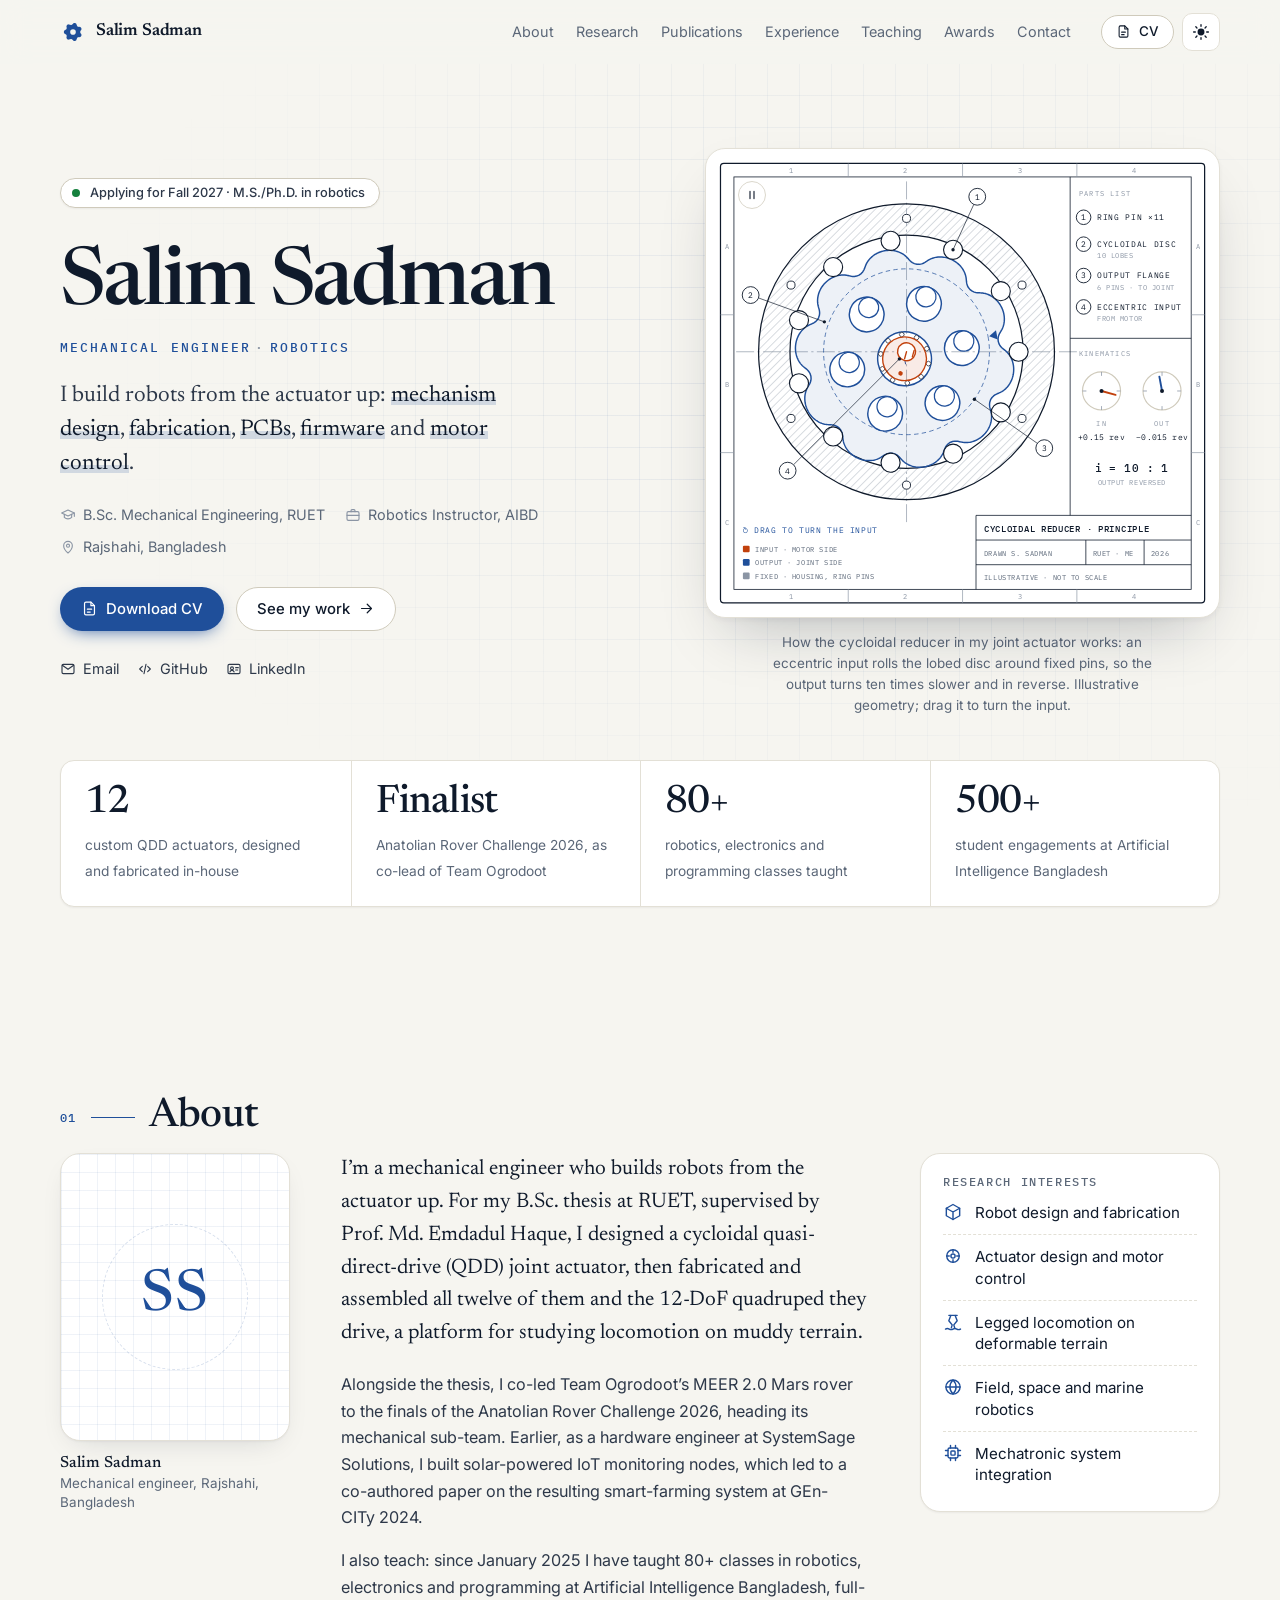
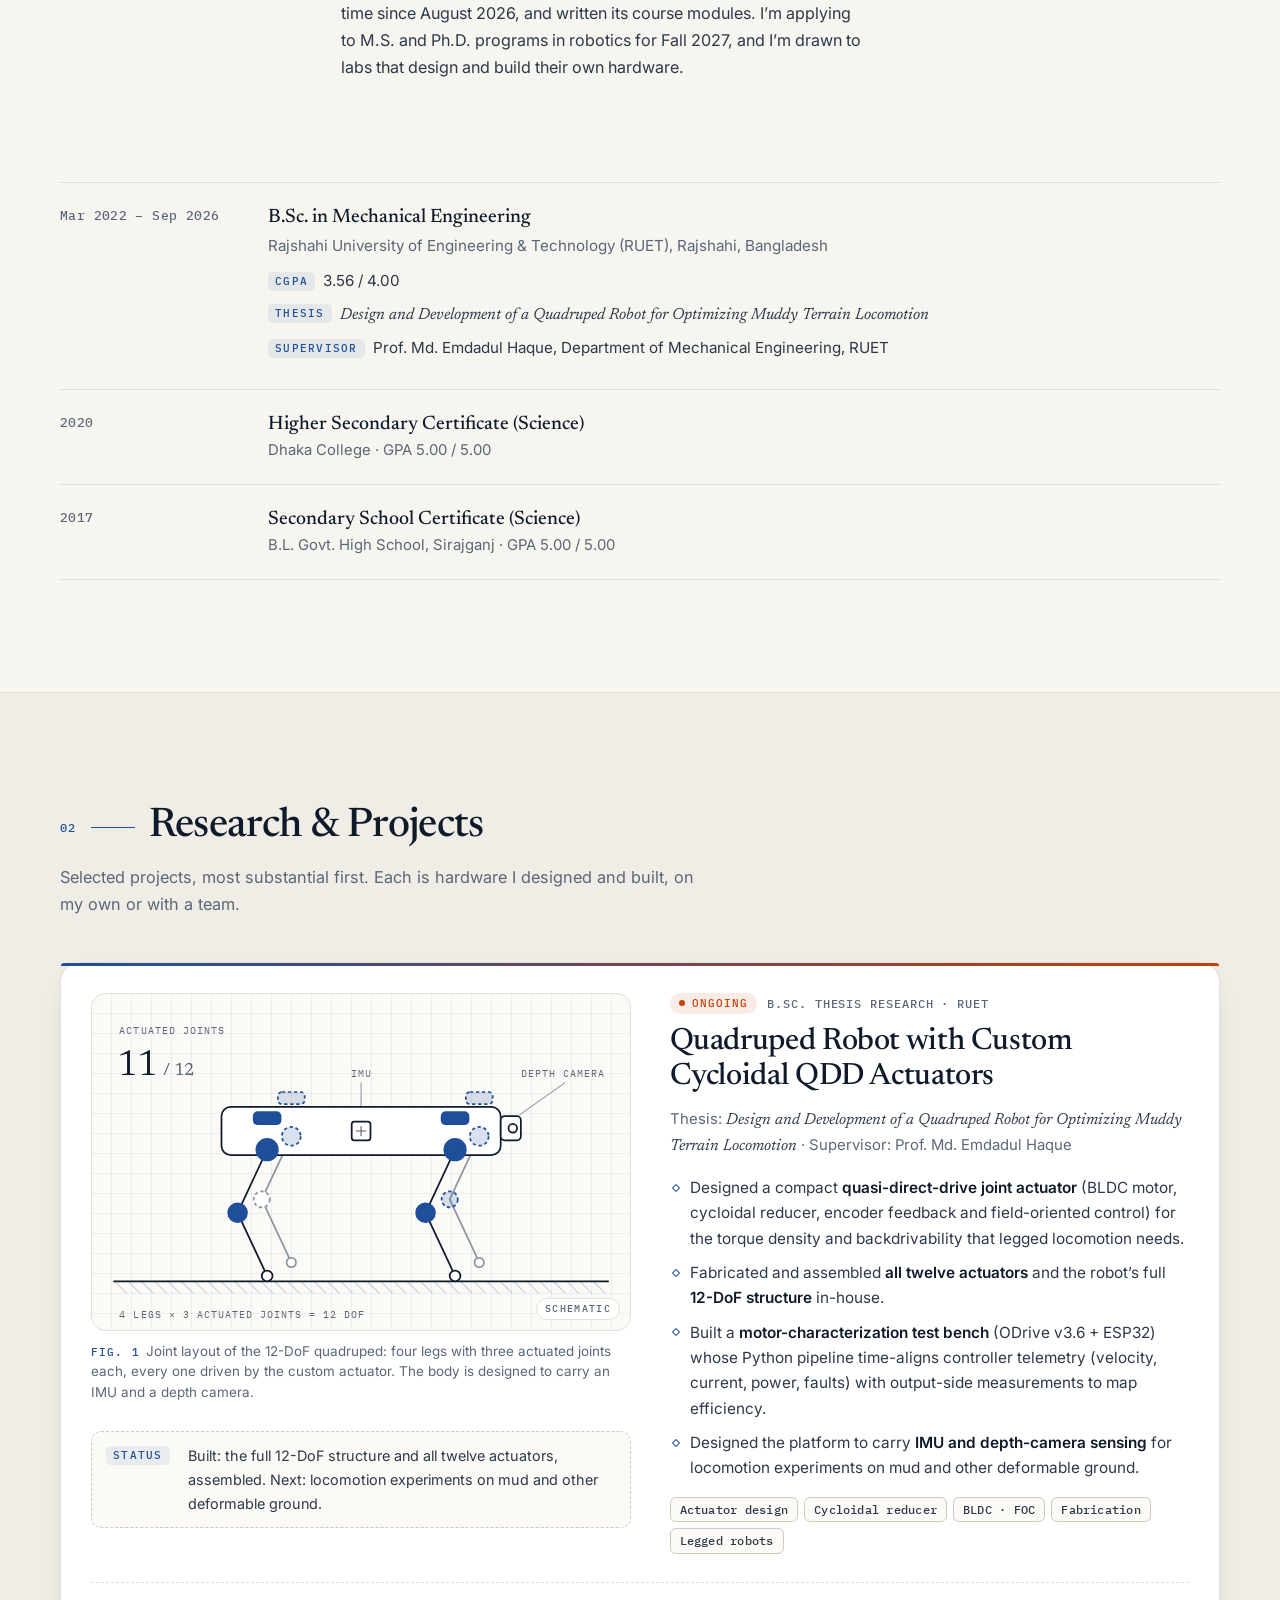
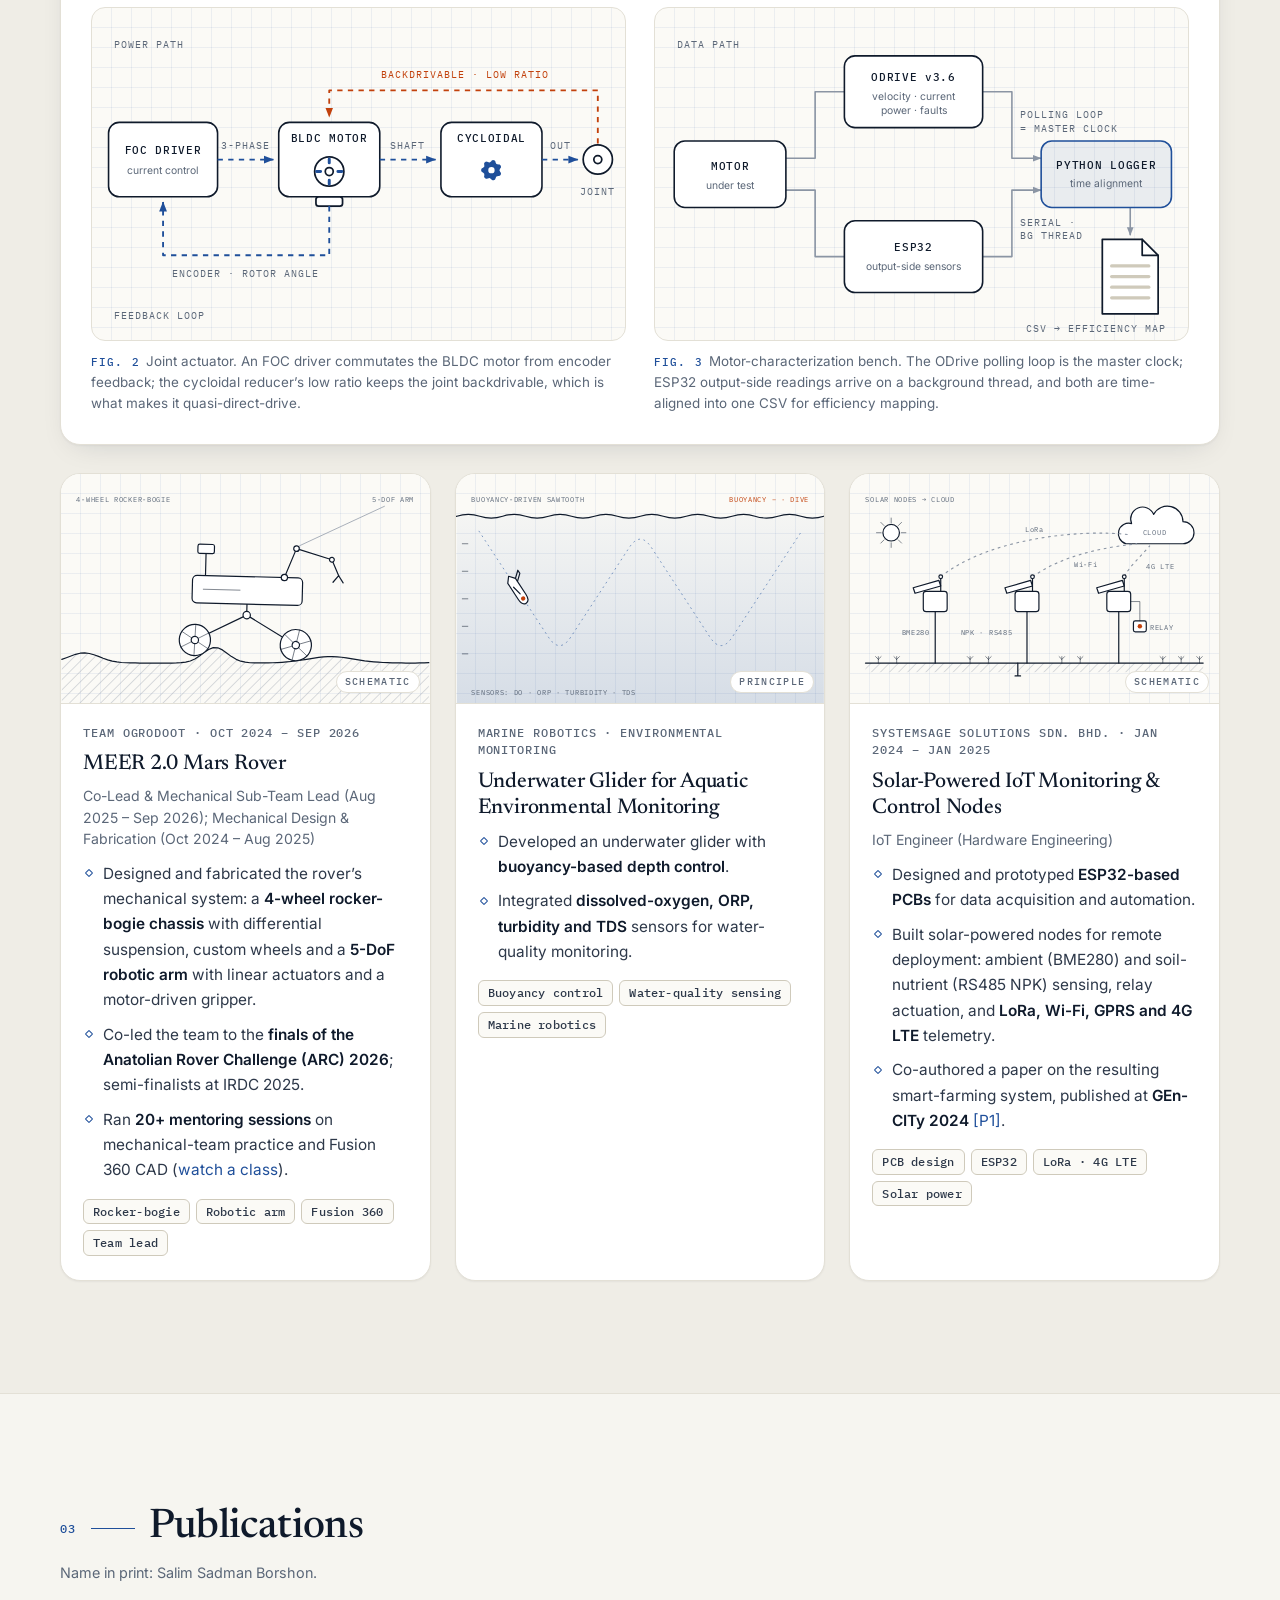
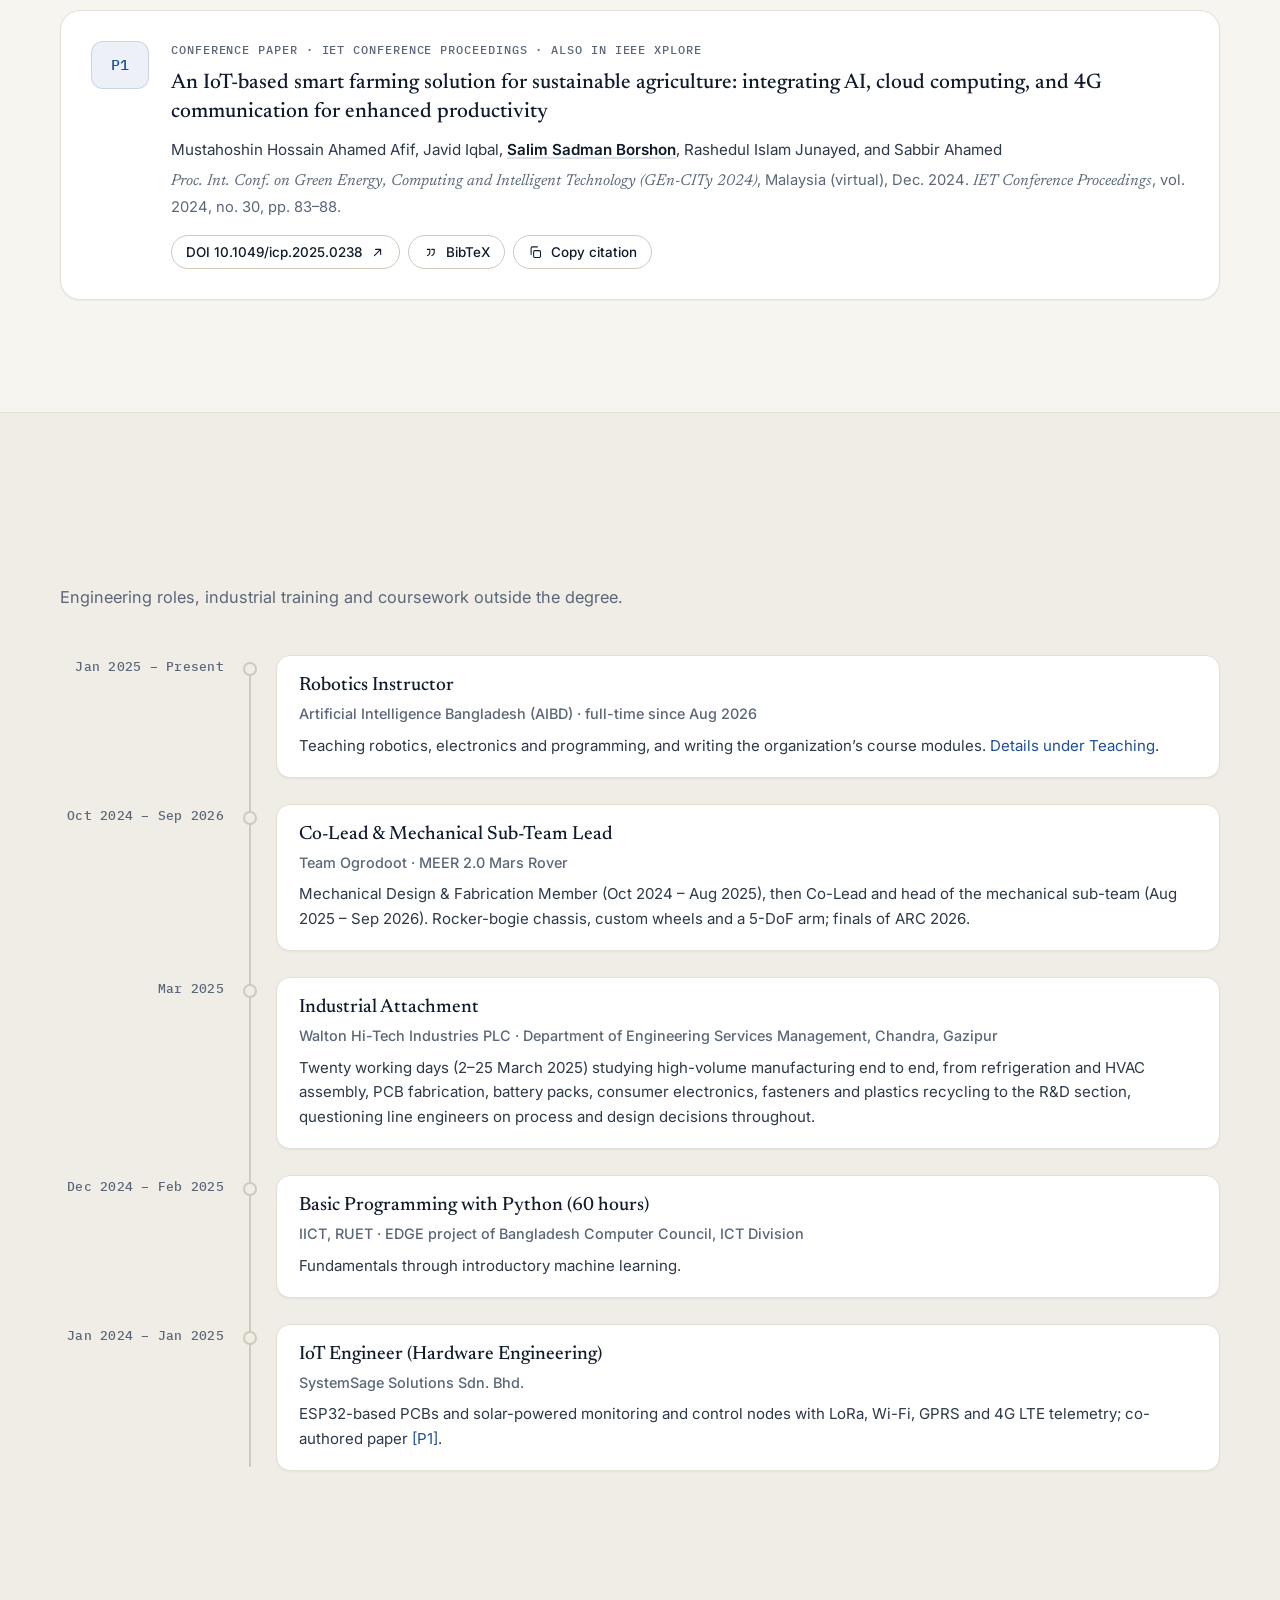
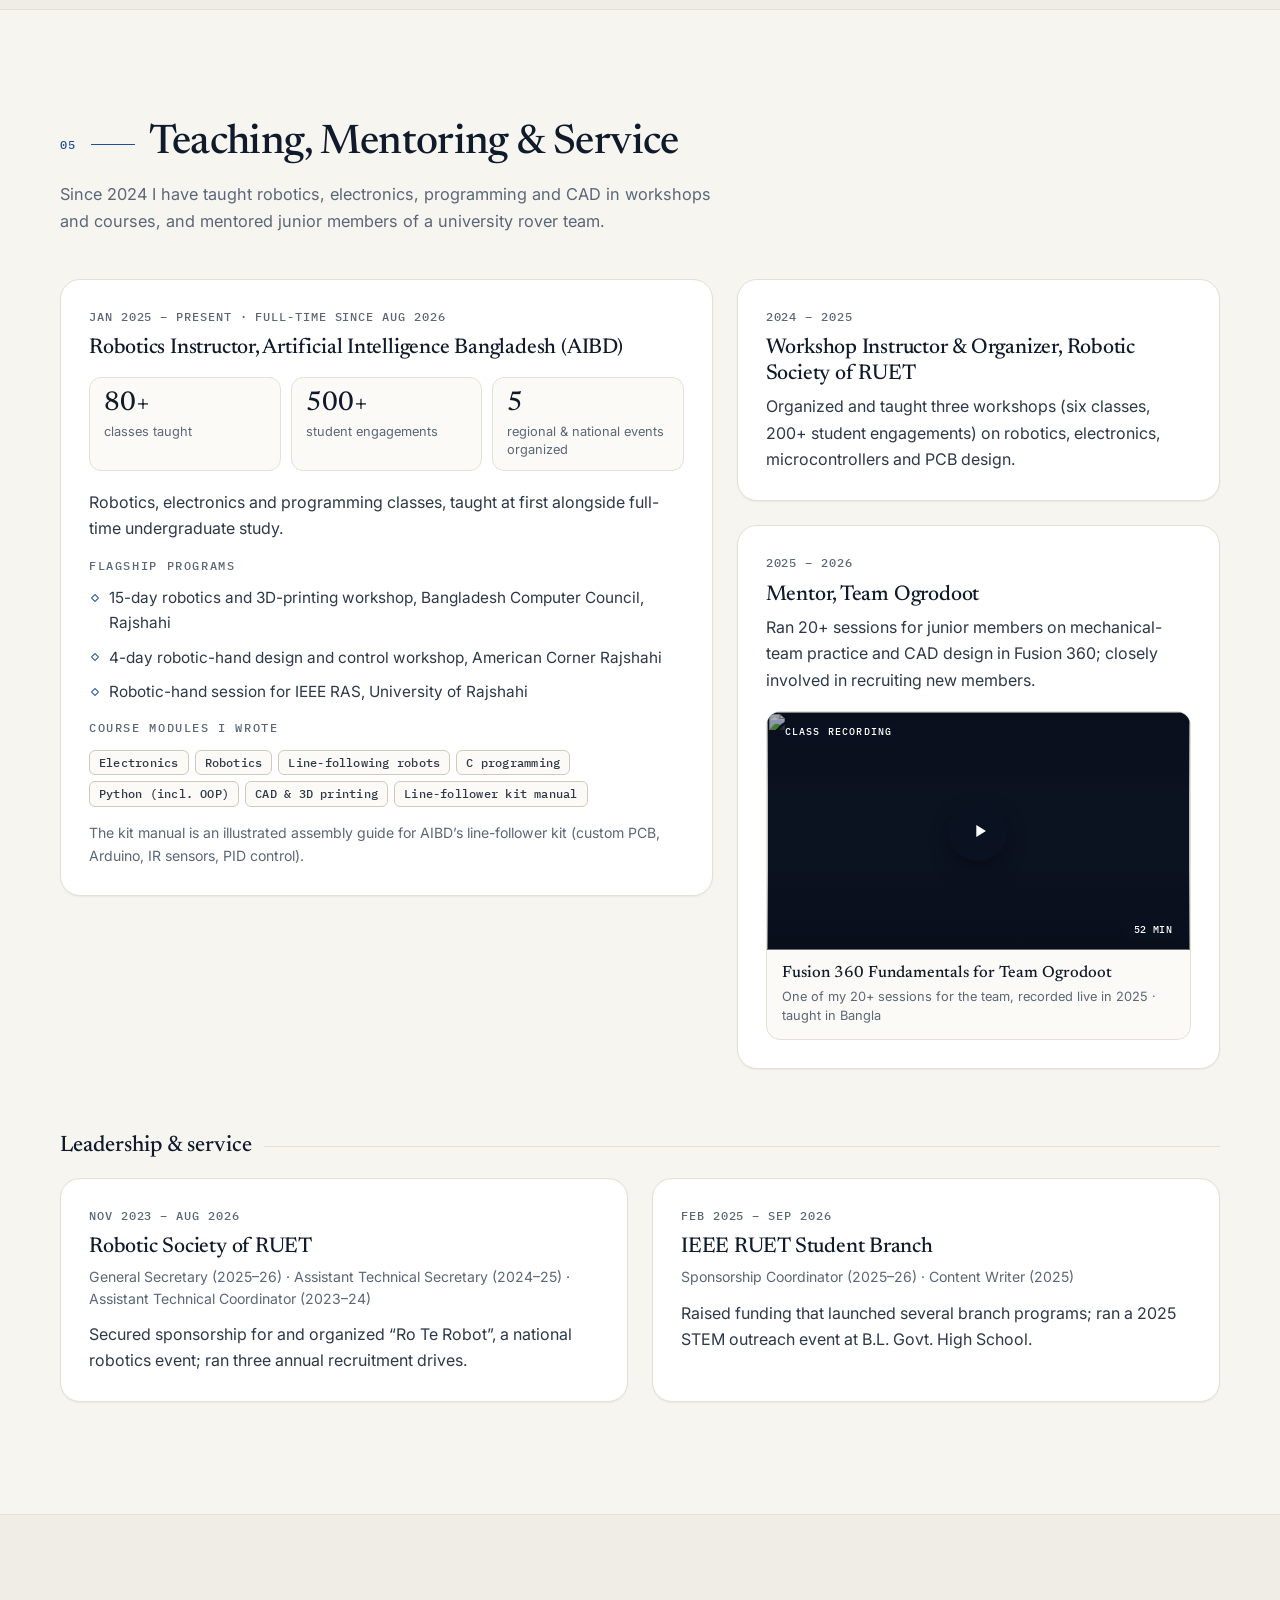
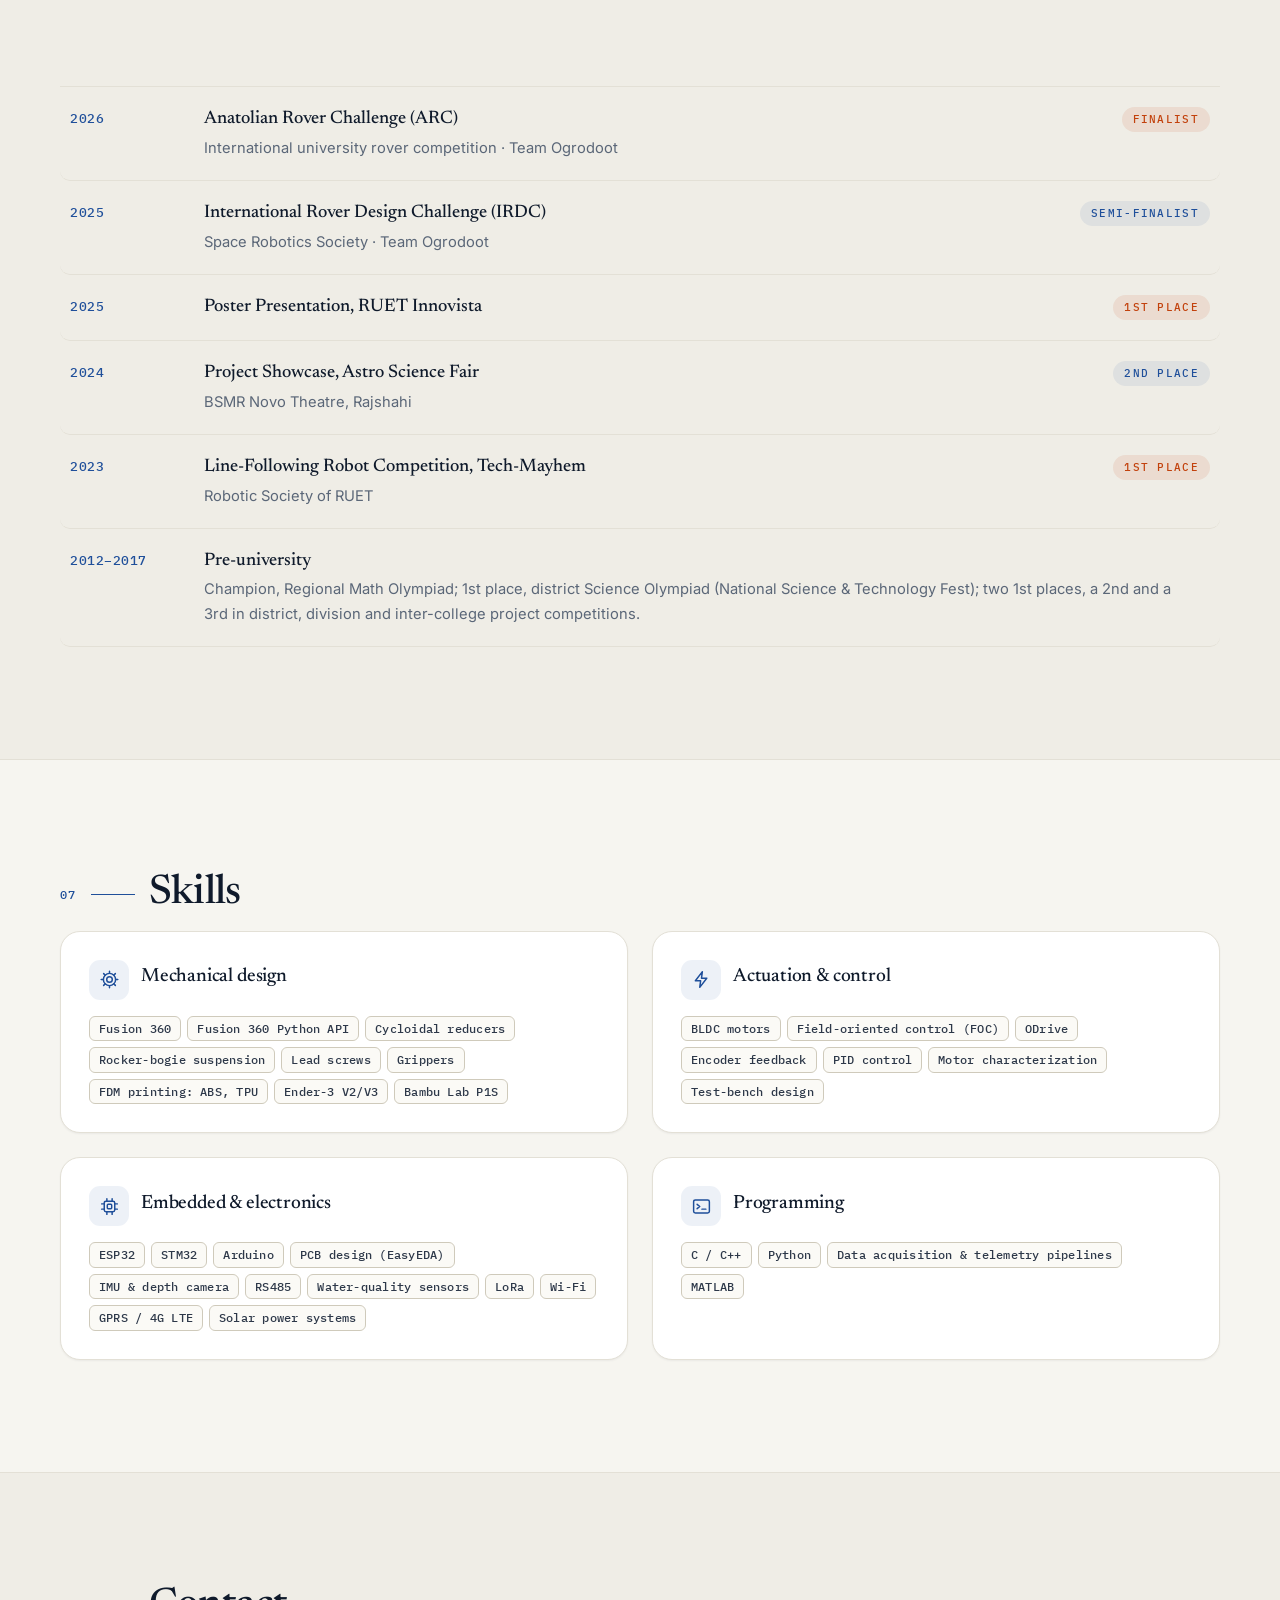
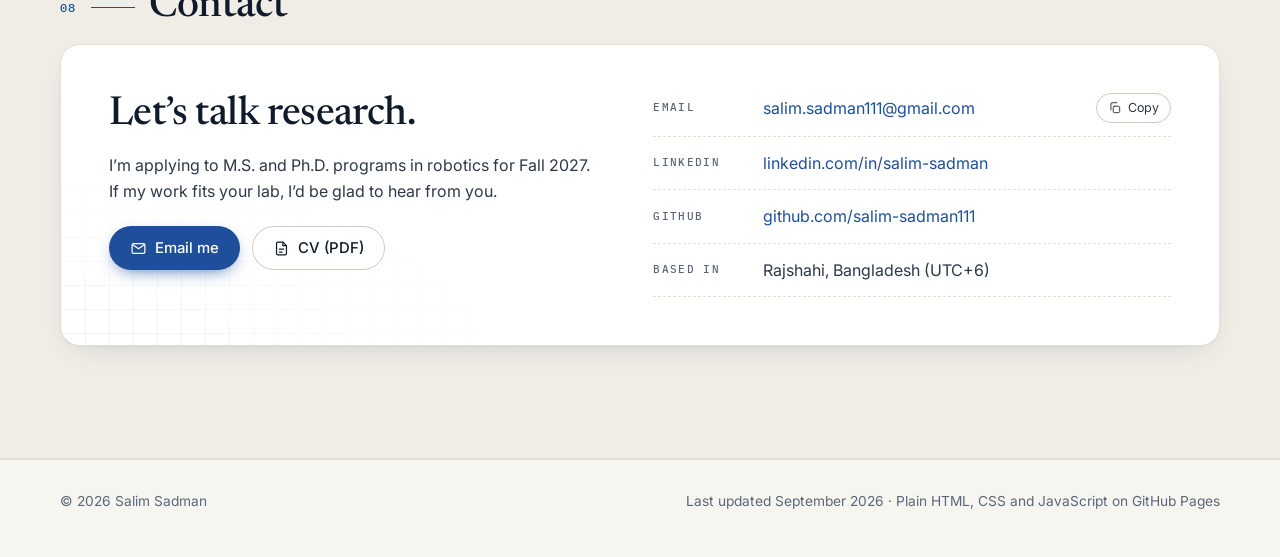
==== commit 8d4a63aa: "Update index.html" ====
--- a/index.html
+++ b/index.html
@@ -520,6 +520,26 @@
 .teach-main h4{margin-top:18px}
 .teach-photo{margin:0}
 .teach-photo[hidden]{display:none}
+/* YouTube card: shows a thumbnail; the player loads only after a click */
+.yt-card{display:block;margin-top:18px;border:1px solid var(--line);border-radius:var(--r);overflow:hidden;background:var(--surface-2);color:var(--ink);transition:border-color .3s,box-shadow .35s var(--ease),transform .35s var(--ease)}
+.yt-card:hover{text-decoration:none;border-color:var(--line-2);box-shadow:var(--shadow);transform:translateY(-2px)}
+.yt-thumb{position:relative;display:block;aspect-ratio:16/9;overflow:hidden;background:#0b1220}
+.yt-thumb img{position:absolute;inset:0;width:100%;height:100%;object-fit:cover;transition:transform .9s var(--ease)}
+.yt-card:hover .yt-thumb img{transform:scale(1.045)}
+.yt-thumb::after{content:"";position:absolute;inset:0;background:linear-gradient(180deg,rgba(5,9,18,.35),transparent 35%,transparent 65%,rgba(5,9,18,.45))}
+.yt-play{position:absolute;inset:0;z-index:1;display:grid;place-items:center}
+.yt-play i{position:relative;display:grid;place-items:center;width:60px;height:60px;border-radius:50%;background:rgba(10,17,32,.72);color:#fff;box-shadow:0 10px 26px -10px rgba(0,0,0,.7);transition:transform .35s var(--ease),background .3s}
+.yt-play i::after{content:"";position:absolute;inset:-1px;border-radius:50%;border:2px solid rgba(255,255,255,.85);opacity:0;pointer-events:none}
+.motion .done .yt-play i::after{animation:ytping 1.9s var(--ease) .3s 2}
+@keyframes ytping{0%{opacity:.85;transform:scale(1)}100%{opacity:0;transform:scale(1.7)}}
+.yt-card:hover .yt-play i{transform:scale(1.08);background:#1f4f9a}
+.yt-play svg{width:22px;height:22px;margin-left:3px;fill:currentColor}
+.yt-badge,.yt-dur{position:absolute;z-index:1;font:500 .62rem/1 var(--mono);letter-spacing:.12em;text-transform:uppercase;color:#fff;background:rgba(10,17,32,.72);padding:5px 8px;border-radius:999px}
+.yt-badge{left:10px;top:10px}
+.yt-dur{right:10px;bottom:10px;letter-spacing:.04em;border-radius:6px}
+.yt-meta{display:block;padding:12px 15px 14px}
+.yt-meta b{display:block;font:500 1.02rem/1.35 var(--serif);color:var(--ink);font-weight:500}
+.yt-meta small{display:block;margin-top:4px;font-size:.8rem;line-height:1.45;color:var(--muted)}
 .service-grid{display:grid;grid-template-columns:repeat(2,minmax(0,1fr));gap:clamp(16px,2vw,24px)}
 .awards{border-top:1px solid var(--line)}
 .award{display:grid;grid-template-columns:110px minmax(0,1fr) auto;gap:10px 24px;align-items:baseline;padding:20px 10px;border-bottom:1px solid var(--line);border-radius:10px;transition:background .3s}
@@ -1172,7 +1192,7 @@
           <ul class="bullets">
             <li>Designed and fabricated the rover’s mechanical system: a <strong>4-wheel rocker-bogie chassis</strong> with differential suspension, custom wheels and a <strong>5-DoF robotic arm</strong> with linear actuators and a motor-driven gripper.</li>
             <li>Co-led the team to the <strong>finals of the Anatolian Rover Challenge (ARC) 2026</strong>; semi-finalists at IRDC 2025.</li>
-            <li>Ran <strong>20+ mentoring sessions</strong> on mechanical-team practice and Fusion 360 CAD.</li>
+            <li>Ran <strong>20+ mentoring sessions</strong> on mechanical-team practice and Fusion 360 CAD (<a class="js-yt" href="https://youtu.be/nPx6YfSVWWA" data-title="Fusion 360 Fundamentals for Team Ogrodoot" data-captions="en">watch a class</a>).</li>
           </ul>
           <ul class="tags"><li>Rocker-bogie</li><li>Robotic arm</li><li>Fusion 360</li><li>Team lead</li></ul>
         </div>
@@ -1419,6 +1439,20 @@
           <p class="eyebrow">2025 – 2026</p>
           <h3>Mentor, Team Ogrodoot</h3>
           <p style="margin:0">Ran 20+ sessions for junior members on mechanical-team practice and CAD design in Fusion 360; closely involved in recruiting new members.</p>
+          <!-- VIDEO: to swap the video, change only the link in href (use the youtu.be link, not the Studio link).
+               The thumbnail and player follow the link automatically. Edit the title and the line under it as needed. -->
+          <a class="yt-card js-yt" href="https://youtu.be/nPx6YfSVWWA" data-captions="en" target="_blank" rel="noopener">
+            <span class="yt-thumb">
+              <img src="https://i.ytimg.com/vi/nPx6YfSVWWA/hqdefault.jpg" alt="" width="480" height="360" loading="lazy" decoding="async">
+              <span class="yt-badge">Class recording</span>
+              <span class="yt-play" aria-hidden="true"><i><svg viewBox="0 0 24 24"><path d="M8 5.5v13l10.5-6.5z"/></svg></i></span>
+              <span class="yt-dur">52 min</span>
+            </span>
+            <span class="yt-meta">
+              <b>Fusion 360 Fundamentals for Team Ogrodoot</b>
+              <small>One of my 20+ sessions for the team, recorded live in 2025 · taught in Bangla</small>
+            </span>
+          </a>
         </article>
         <figure class="teach-photo" hidden>
           <div class="media media-slot" data-src="images/teaching.jpg" data-alt="Teaching a robotics workshop" data-optional></div>
@@ -1693,12 +1727,12 @@
 
   /* ---------------- Photos: show a photo if the file exists, else keep the schematic ---------------- */
   const lb = $('#lightbox'), lbBody = $('.lb-body', lb), lbCap = $('.lb-cap', lb);
-  function openLightbox({ src, alt, video, caption }) {
+  function openLightbox({ src, alt, video, caption, cc }) {
     lbBody.textContent = '';
     if (video) {
       const w = d.createElement('div'); w.className = 'lb-video';
       const f = d.createElement('iframe');
-      f.src = `https://www.youtube-nocookie.com/embed/${video}?autoplay=1&rel=0`;
+      f.src = `https://www.youtube-nocookie.com/embed/${video}?autoplay=1&rel=0` + (cc ? `&cc_load_policy=1&cc_lang_pref=${encodeURIComponent(cc)}` : '');
       f.title = caption || 'Video';
       f.allow = 'autoplay; encrypted-media; picture-in-picture; fullscreen';
       f.allowFullscreen = true;
@@ -1749,7 +1783,7 @@
   /* ---------------- YouTube: data-video="<link or id>" adds a Watch video button ---------------- */
   const ytId = v => {
     v = (v || '').trim(); if (!v) return '';
-    const m = v.match(/(?:youtu\.be\/|[?&]v=|embed\/|shorts\/|live\/)([\w-]{11})/);
+    const m = v.match(/(?:youtu\.be\/|[?&]v=|embed\/|shorts\/|live\/|\/video\/)([\w-]{11})/);
     return m ? m[1] : (/^[\w-]{11}$/.test(v) ? v : '');
   };
   $$('[data-video]').forEach(host => {
@@ -1761,6 +1795,19 @@
     const title = ($('h3', host) || {}).textContent || 'Video';
     b.addEventListener('click', e => { e.stopPropagation(); openLightbox({ video: id, caption: title }); });
     media.appendChild(b);
+  });
+
+  /* ---------------- YouTube cards / links: thumbnail from the link, player only on click ---------------- */
+  $$('.js-yt').forEach(a => {
+    const id = ytId(a.getAttribute('href')); if (!id) return;
+    const img = $('img', a), thumb = `https://i.ytimg.com/vi/${id}/hqdefault.jpg`;
+    if (img && img.getAttribute('src') !== thumb) img.src = thumb;
+    const title = a.dataset.title || (($('b', a) || {}).textContent || 'Video').trim();
+    a.addEventListener('click', e => {
+      if (e.button !== 0 || e.metaKey || e.ctrlKey || e.shiftKey || e.altKey) return;
+      e.preventDefault();
+      openLightbox({ video: id, caption: title, cc: a.dataset.captions });
+    });
   });
 
   /* ---------------- Email (assembled here so scrapers don't see it) ---------------- */
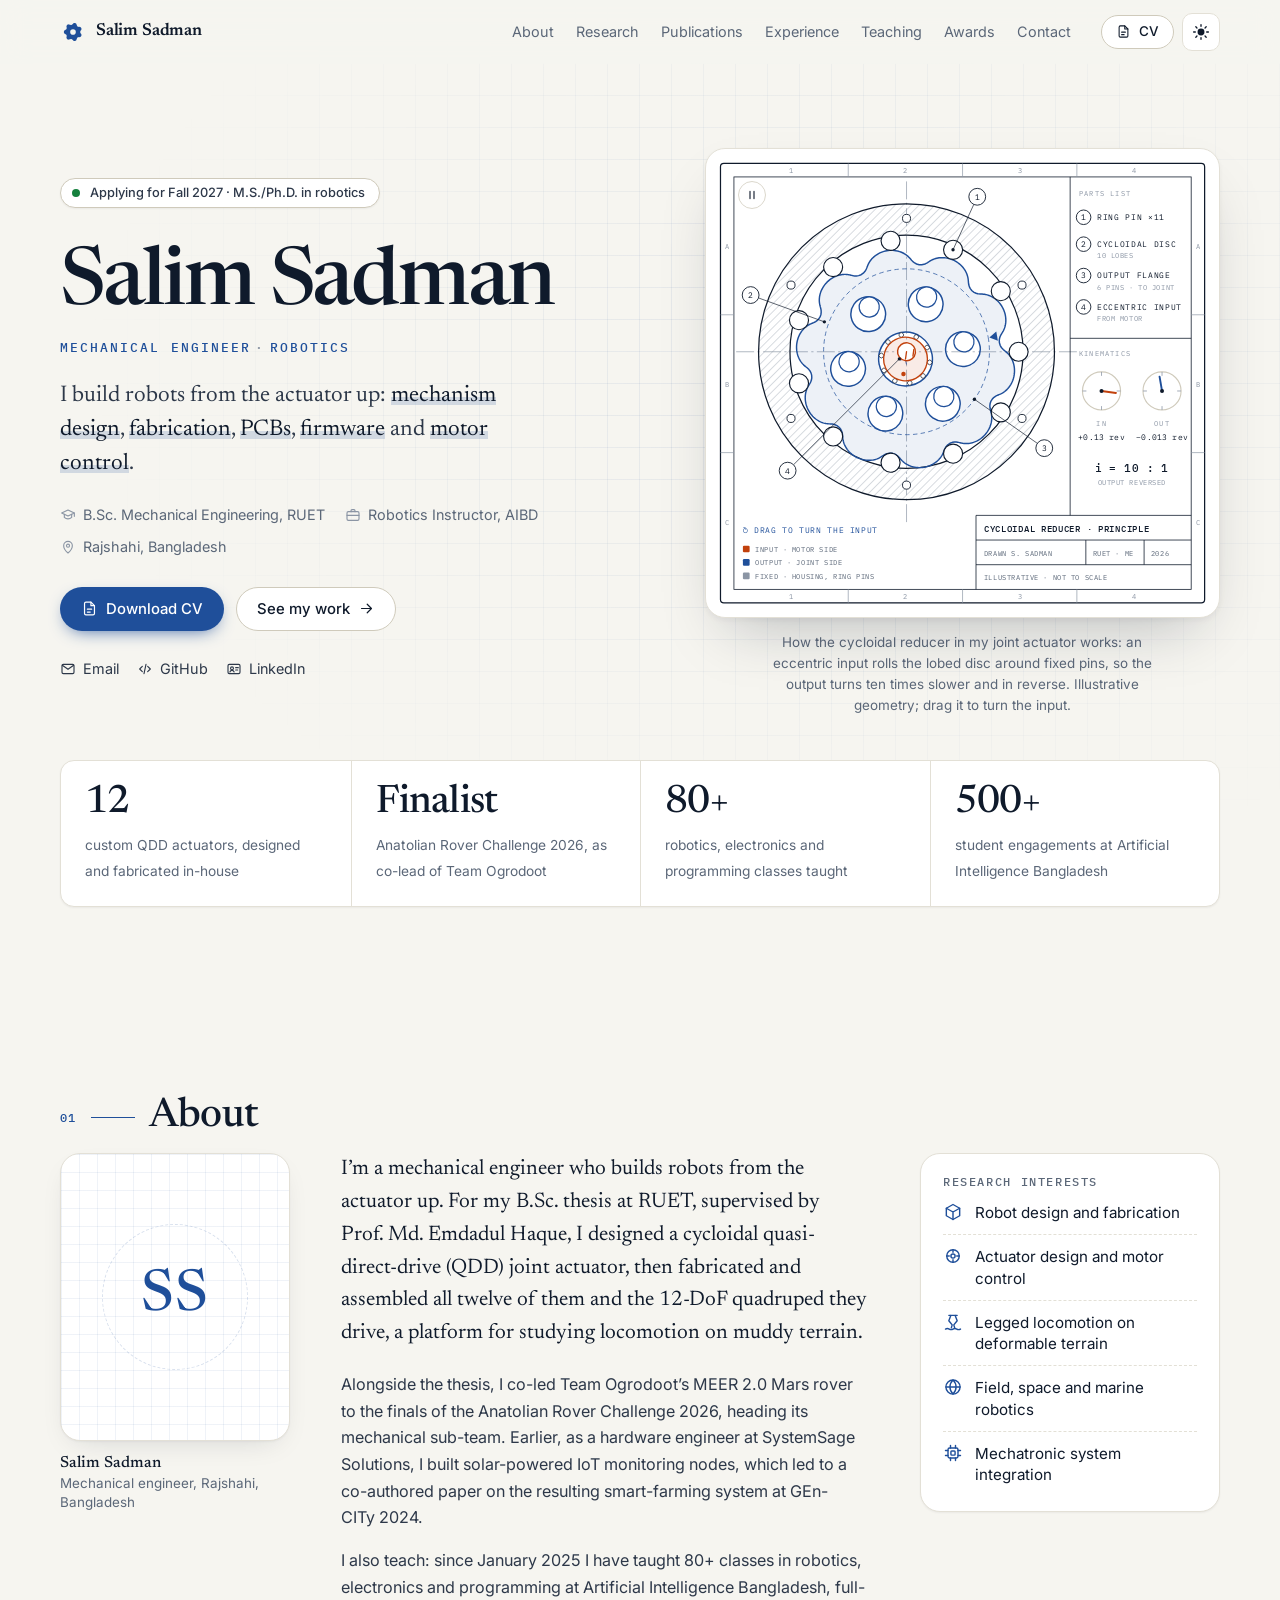
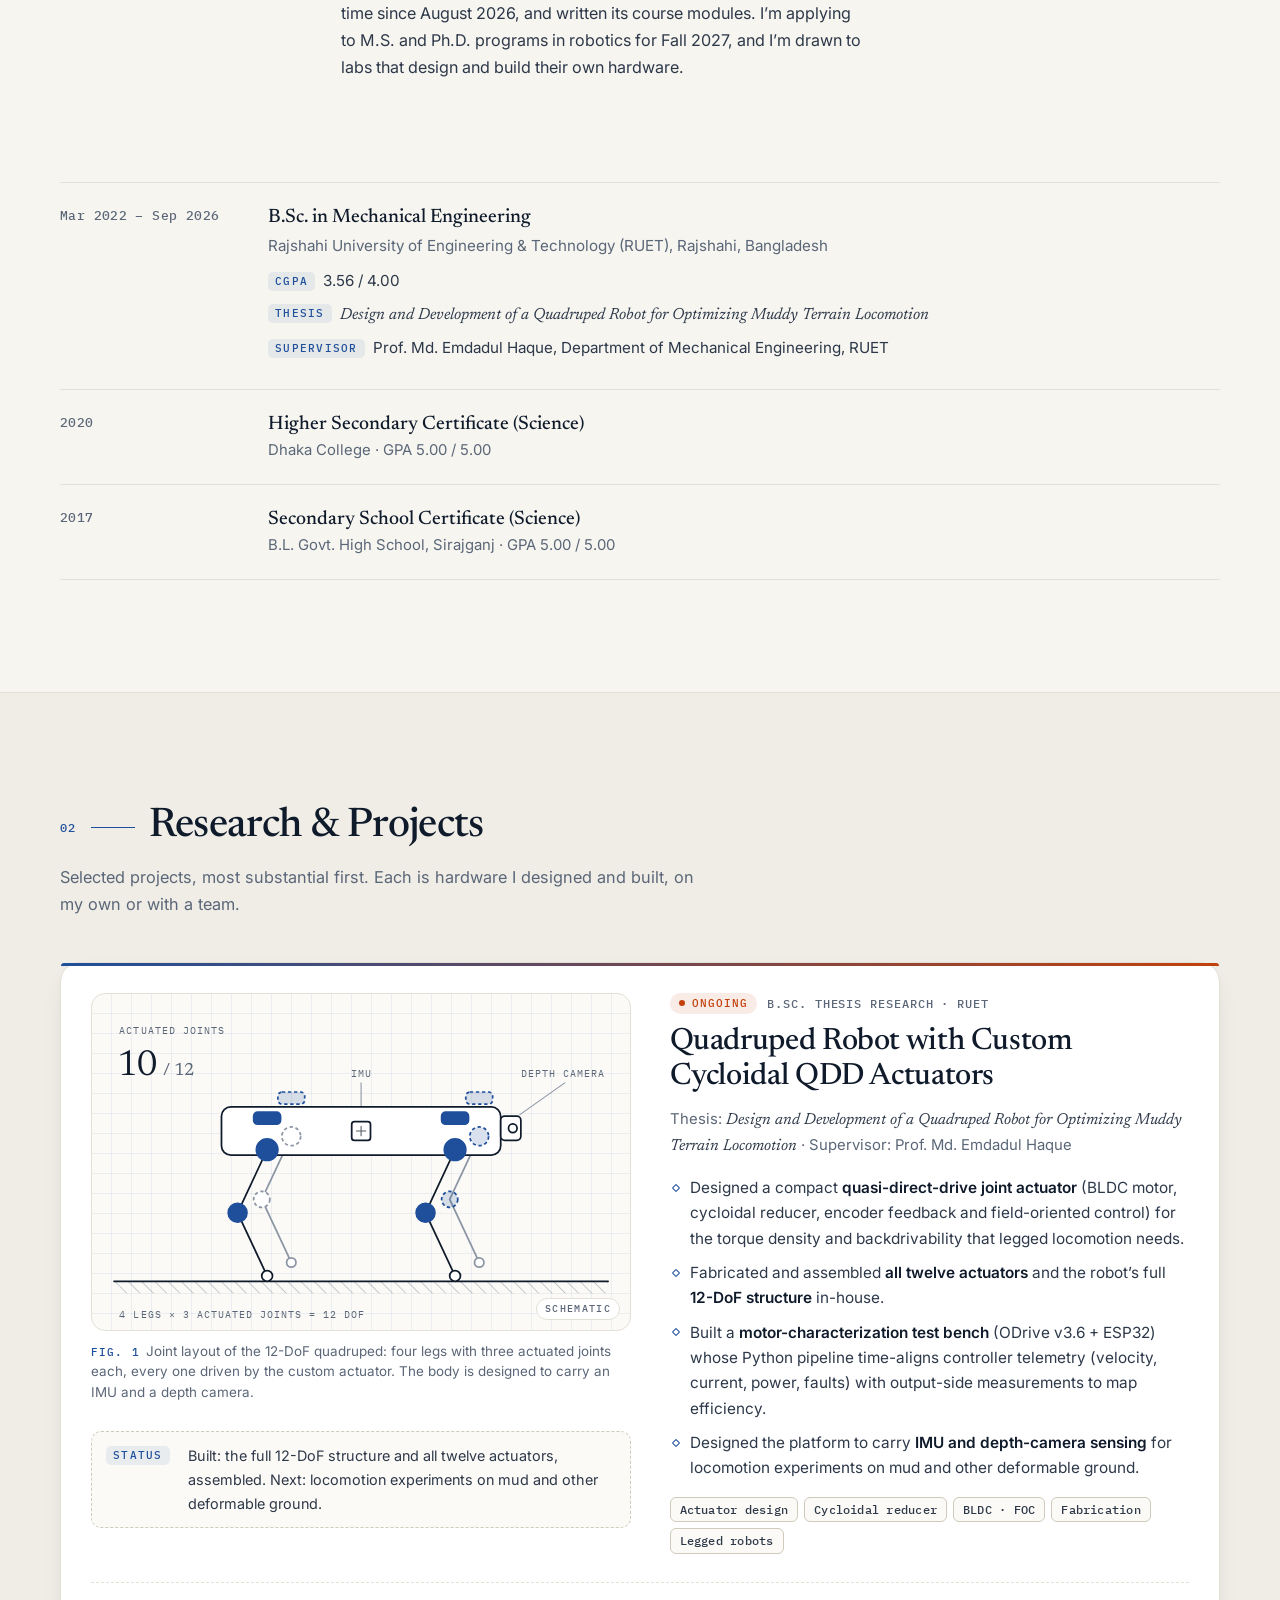
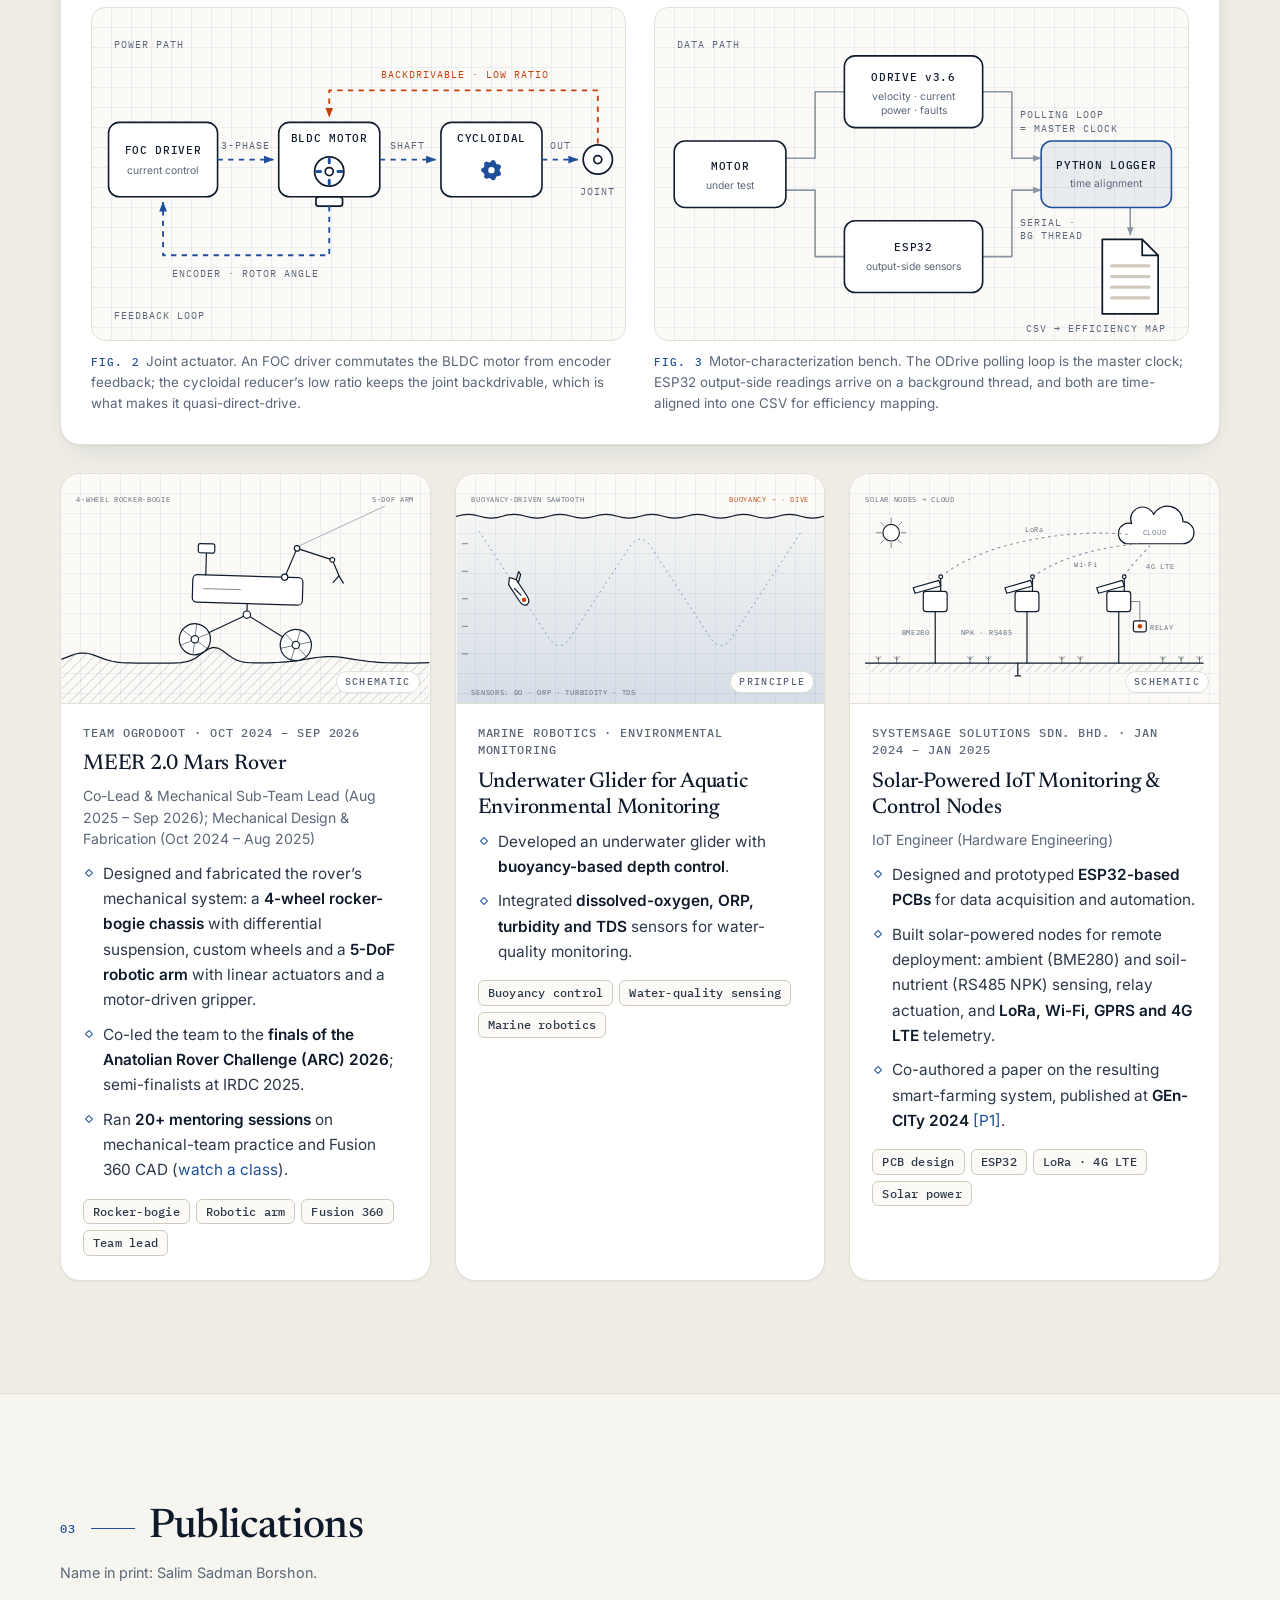
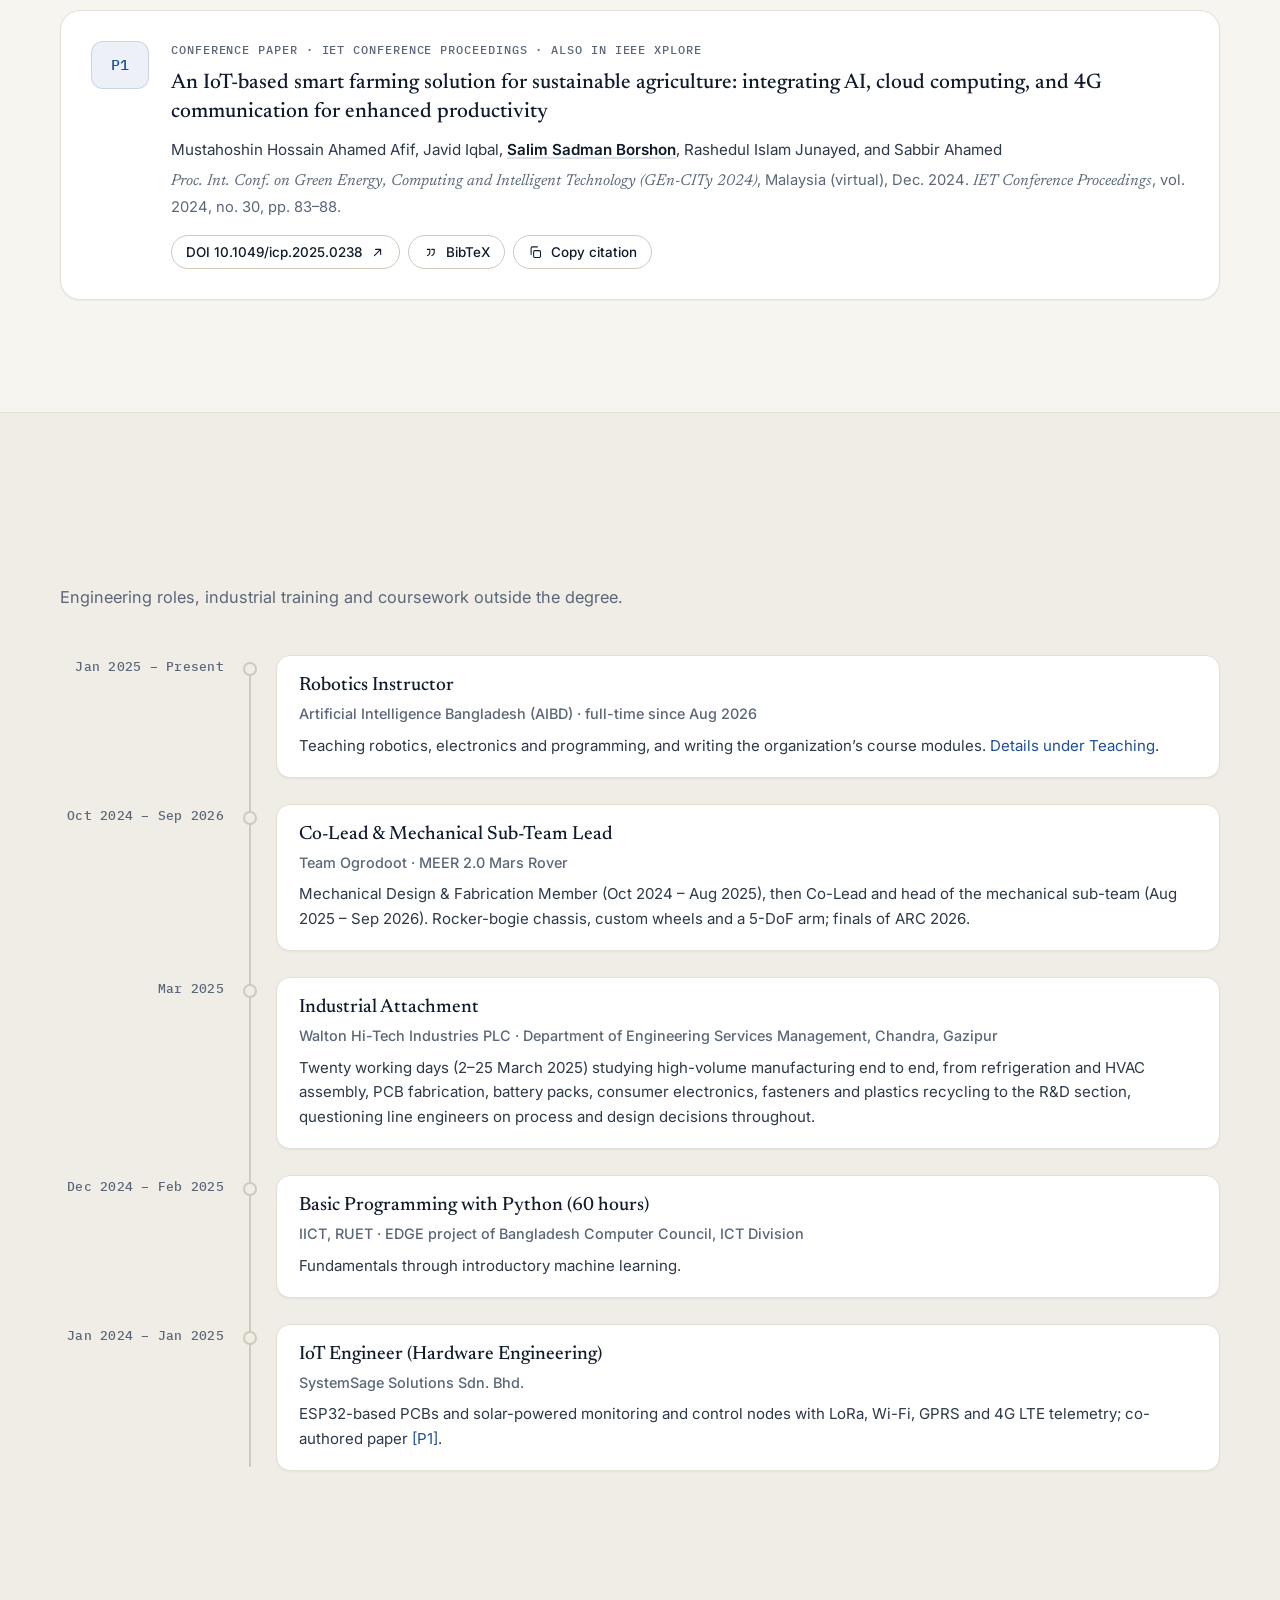
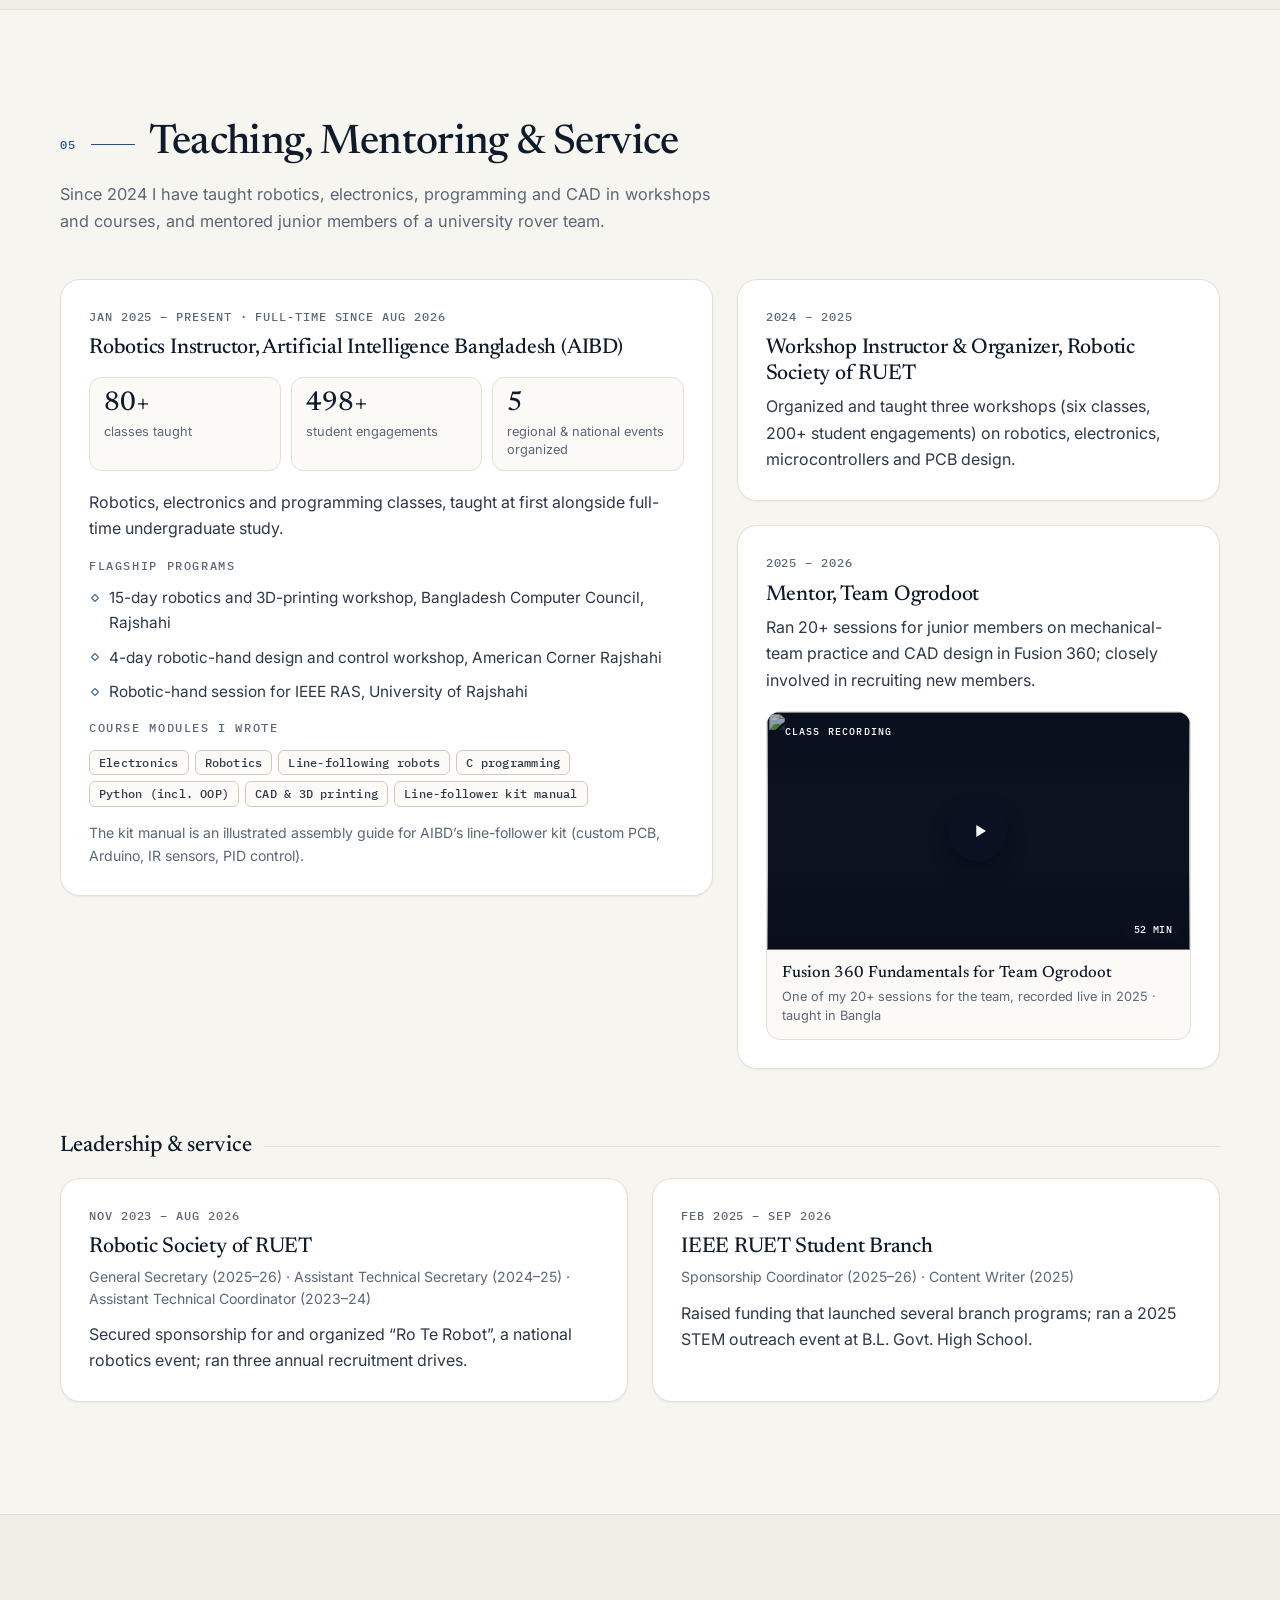
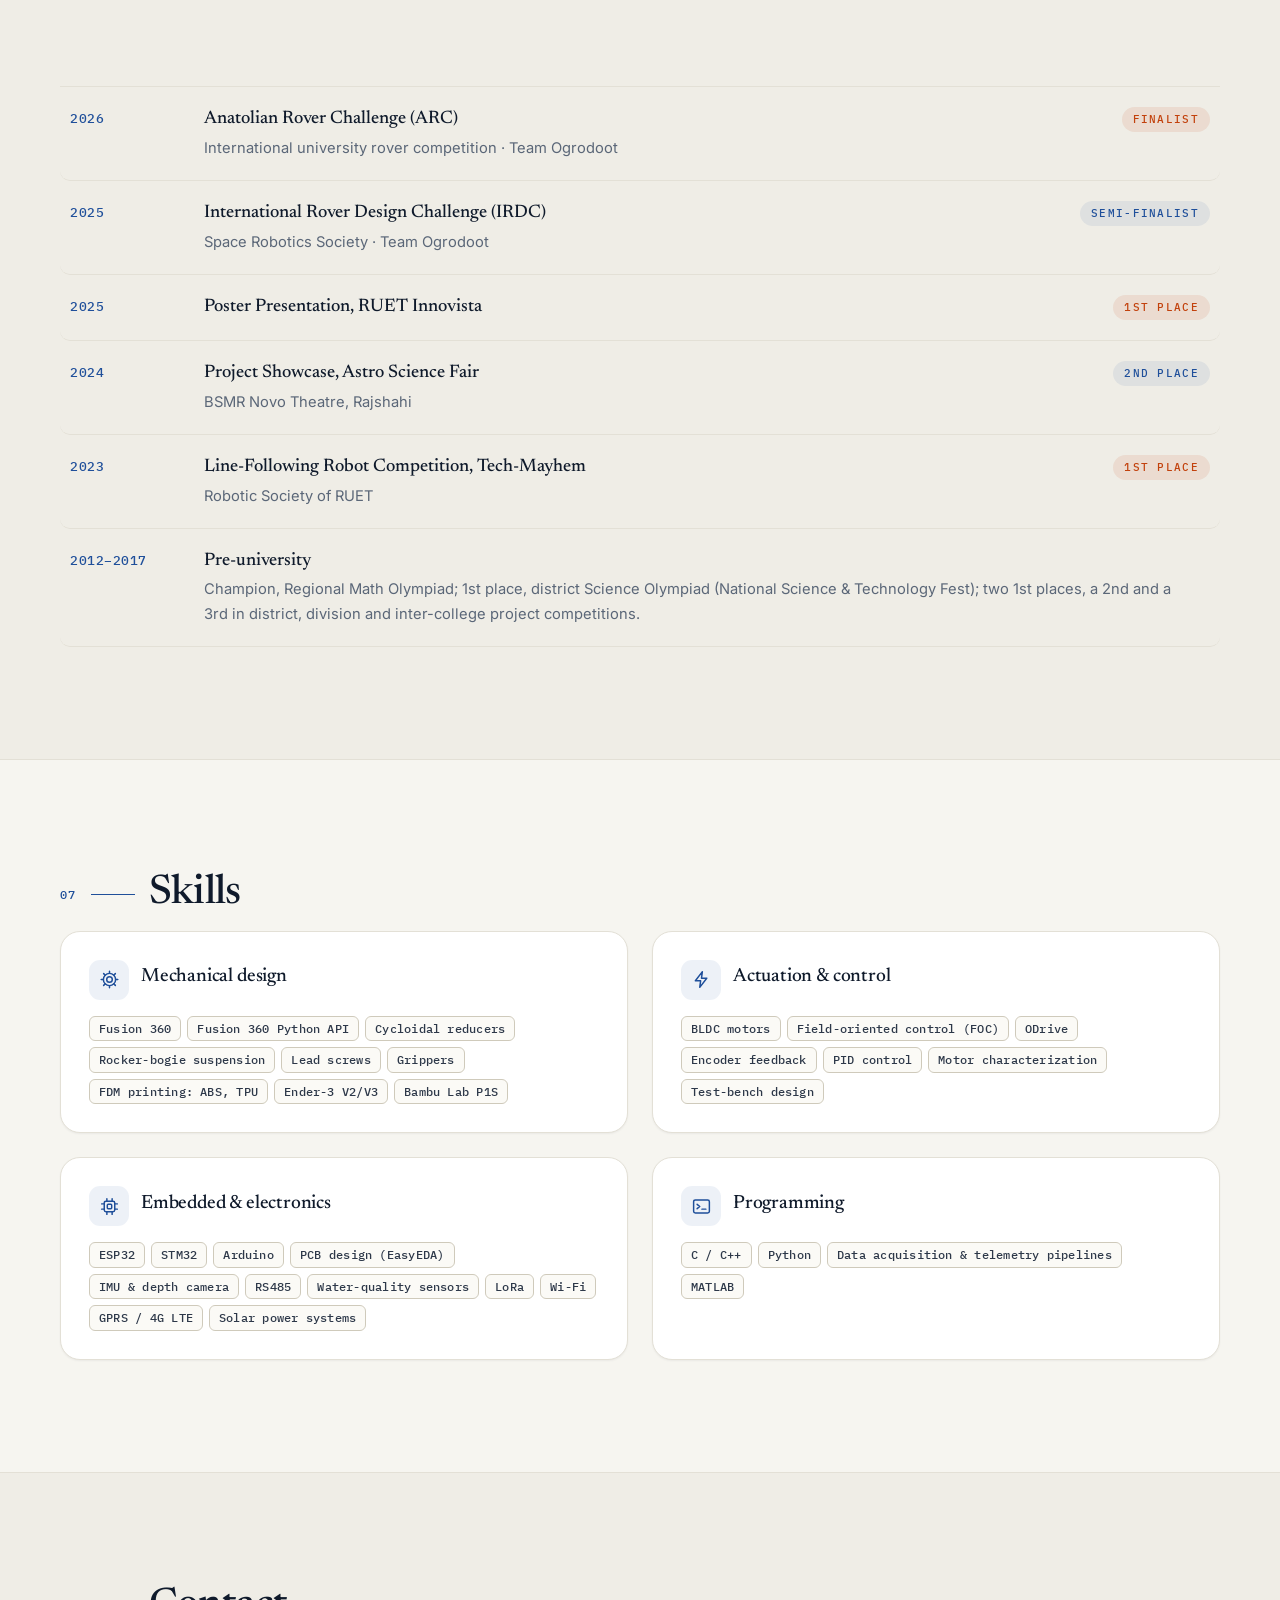
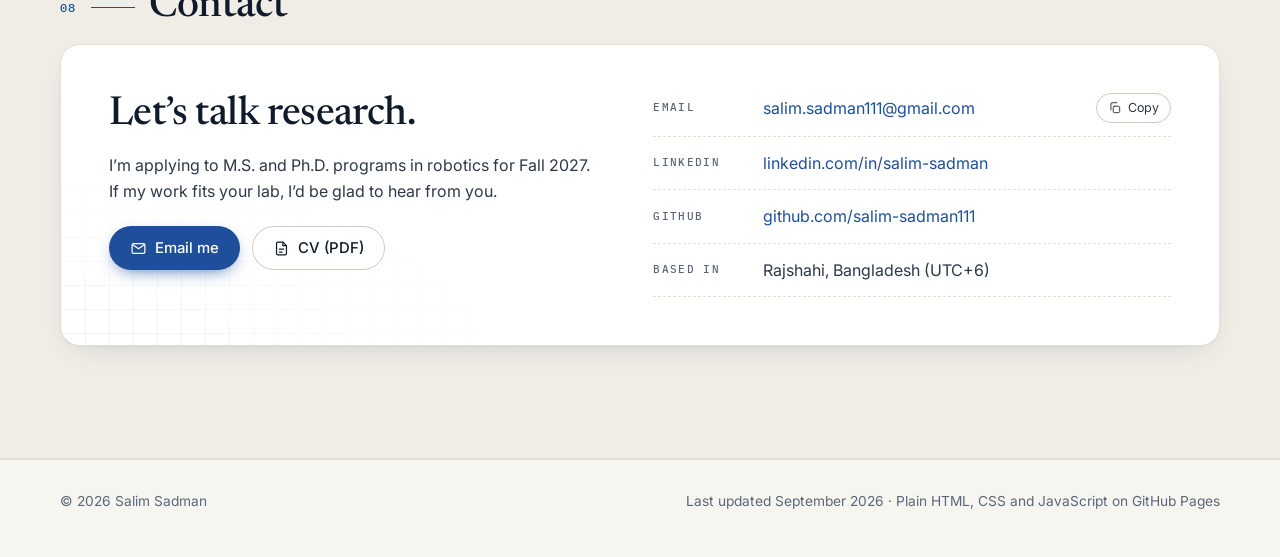
==== commit a9933ed2: "Update index.html" ====
--- a/index.html
+++ b/index.html
@@ -588,7 +588,11 @@
 .lb-body img{width:100%;max-height:84vh;object-fit:contain;border-radius:12px}
 .lb-video{position:relative;aspect-ratio:16/9;width:100%;border-radius:12px;overflow:hidden;background:#000}
 .lb-video iframe{position:absolute;inset:0;width:100%;height:100%;border:0}
-.lb-cap{text-align:center;margin:12px 0 0;font-size:.9rem;color:#c3ccdb}
+.lb-foot{display:flex;flex-wrap:wrap;justify-content:center;align-items:center;gap:6px 16px;margin-top:12px}
+.lb-cap{font-size:.9rem;color:#c3ccdb}
+.lb-yt{display:inline-flex;align-items:center;gap:5px;font-size:.88rem;color:#b8cfff}
+.lb-yt .ic{width:14px;height:14px}
+.lb-yt[hidden]{display:none}
 .lb-close{position:absolute;right:0;top:-48px;width:40px;height:40px;border-radius:50%;border:1px solid rgba(255,255,255,.25);background:rgba(255,255,255,.08);color:#fff;font-size:22px;line-height:1;cursor:pointer}
 
 /* =====================================================================
@@ -1559,7 +1563,7 @@
 <dialog class="lightbox" id="lightbox" aria-label="Media viewer">
   <button class="lb-close" type="button" aria-label="Close">×</button>
   <div class="lb-body"></div>
-  <p class="lb-cap"></p>
+  <div class="lb-foot"><span class="lb-cap"></span><a class="lb-yt" target="_blank" rel="noopener" hidden>Open on YouTube<svg class="ic" aria-hidden="true"><use href="#i-ext"/></svg></a></div>
 </dialog>
 
 <script>
@@ -1726,19 +1730,24 @@
   });
 
   /* ---------------- Photos: show a photo if the file exists, else keep the schematic ---------------- */
-  const lb = $('#lightbox'), lbBody = $('.lb-body', lb), lbCap = $('.lb-cap', lb);
+  const lb = $('#lightbox'), lbBody = $('.lb-body', lb), lbCap = $('.lb-cap', lb), lbYt = $('.lb-yt', lb);
   function openLightbox({ src, alt, video, caption, cc }) {
     lbBody.textContent = '';
     if (video) {
       const w = d.createElement('div'); w.className = 'lb-video';
       const f = d.createElement('iframe');
-      f.src = `https://www.youtube-nocookie.com/embed/${video}?autoplay=1&rel=0` + (cc ? `&cc_load_policy=1&cc_lang_pref=${encodeURIComponent(cc)}` : '');
-      f.title = caption || 'Video';
-      f.allow = 'autoplay; encrypted-media; picture-in-picture; fullscreen';
+      /* Same permissions as YouTube's own embed code: clipboard-write makes "Copy link" work */
+      f.setAttribute('allow', 'accelerometer; autoplay; clipboard-write; encrypted-media; gyroscope; picture-in-picture; web-share');
+      f.setAttribute('referrerpolicy', 'strict-origin-when-cross-origin');
       f.allowFullscreen = true;
+      f.title = caption || 'YouTube video player';
+      f.src = `https://www.youtube.com/embed/${video}?autoplay=1&rel=0&playsinline=1` + (cc ? `&cc_load_policy=1&cc_lang_pref=${encodeURIComponent(cc)}` : '');
       w.appendChild(f); lbBody.appendChild(w);
+      lbYt.href = `https://youtu.be/${video}`;
+      lbYt.hidden = false;
     } else {
       const i = new Image(); i.src = src; i.alt = alt || ''; lbBody.appendChild(i);
+      lbYt.hidden = true;
     }
     lbCap.textContent = caption || alt || '';
     if (typeof lb.showModal === 'function') lb.showModal(); else lb.setAttribute('open', '');
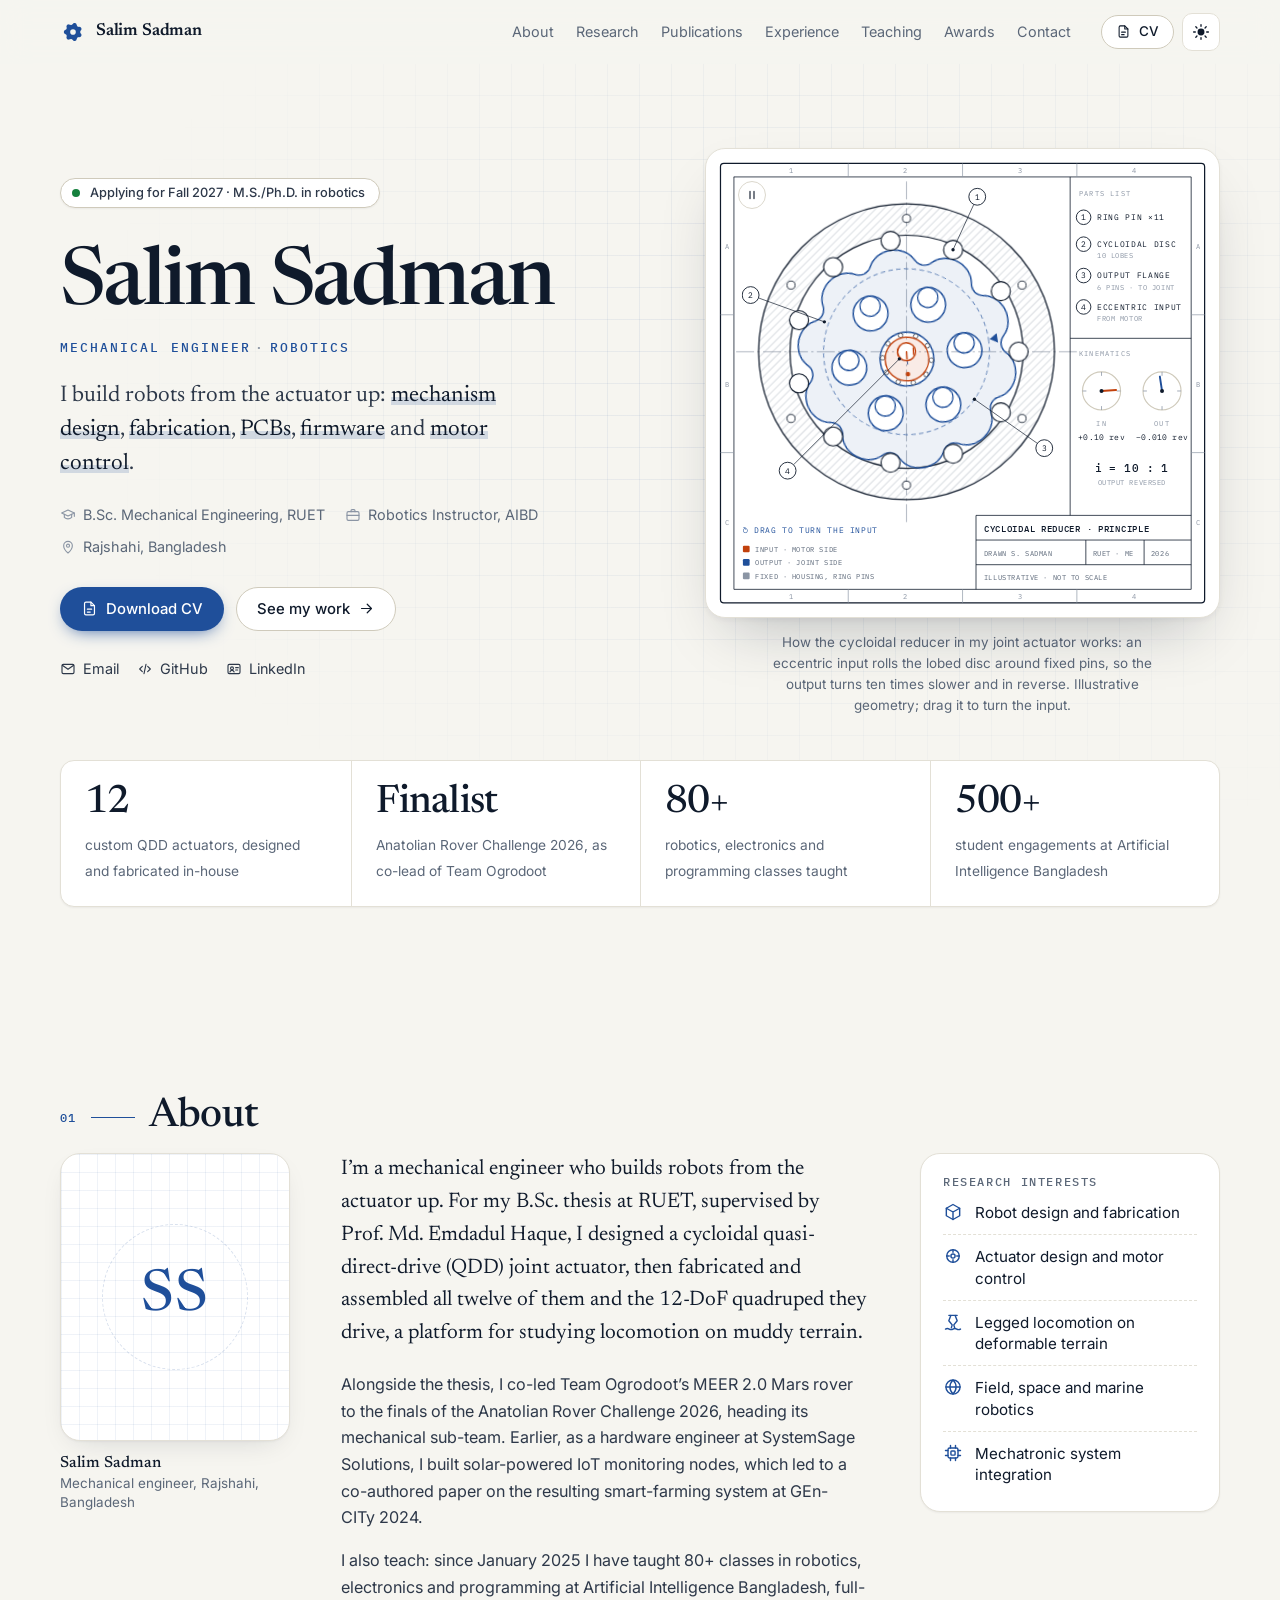
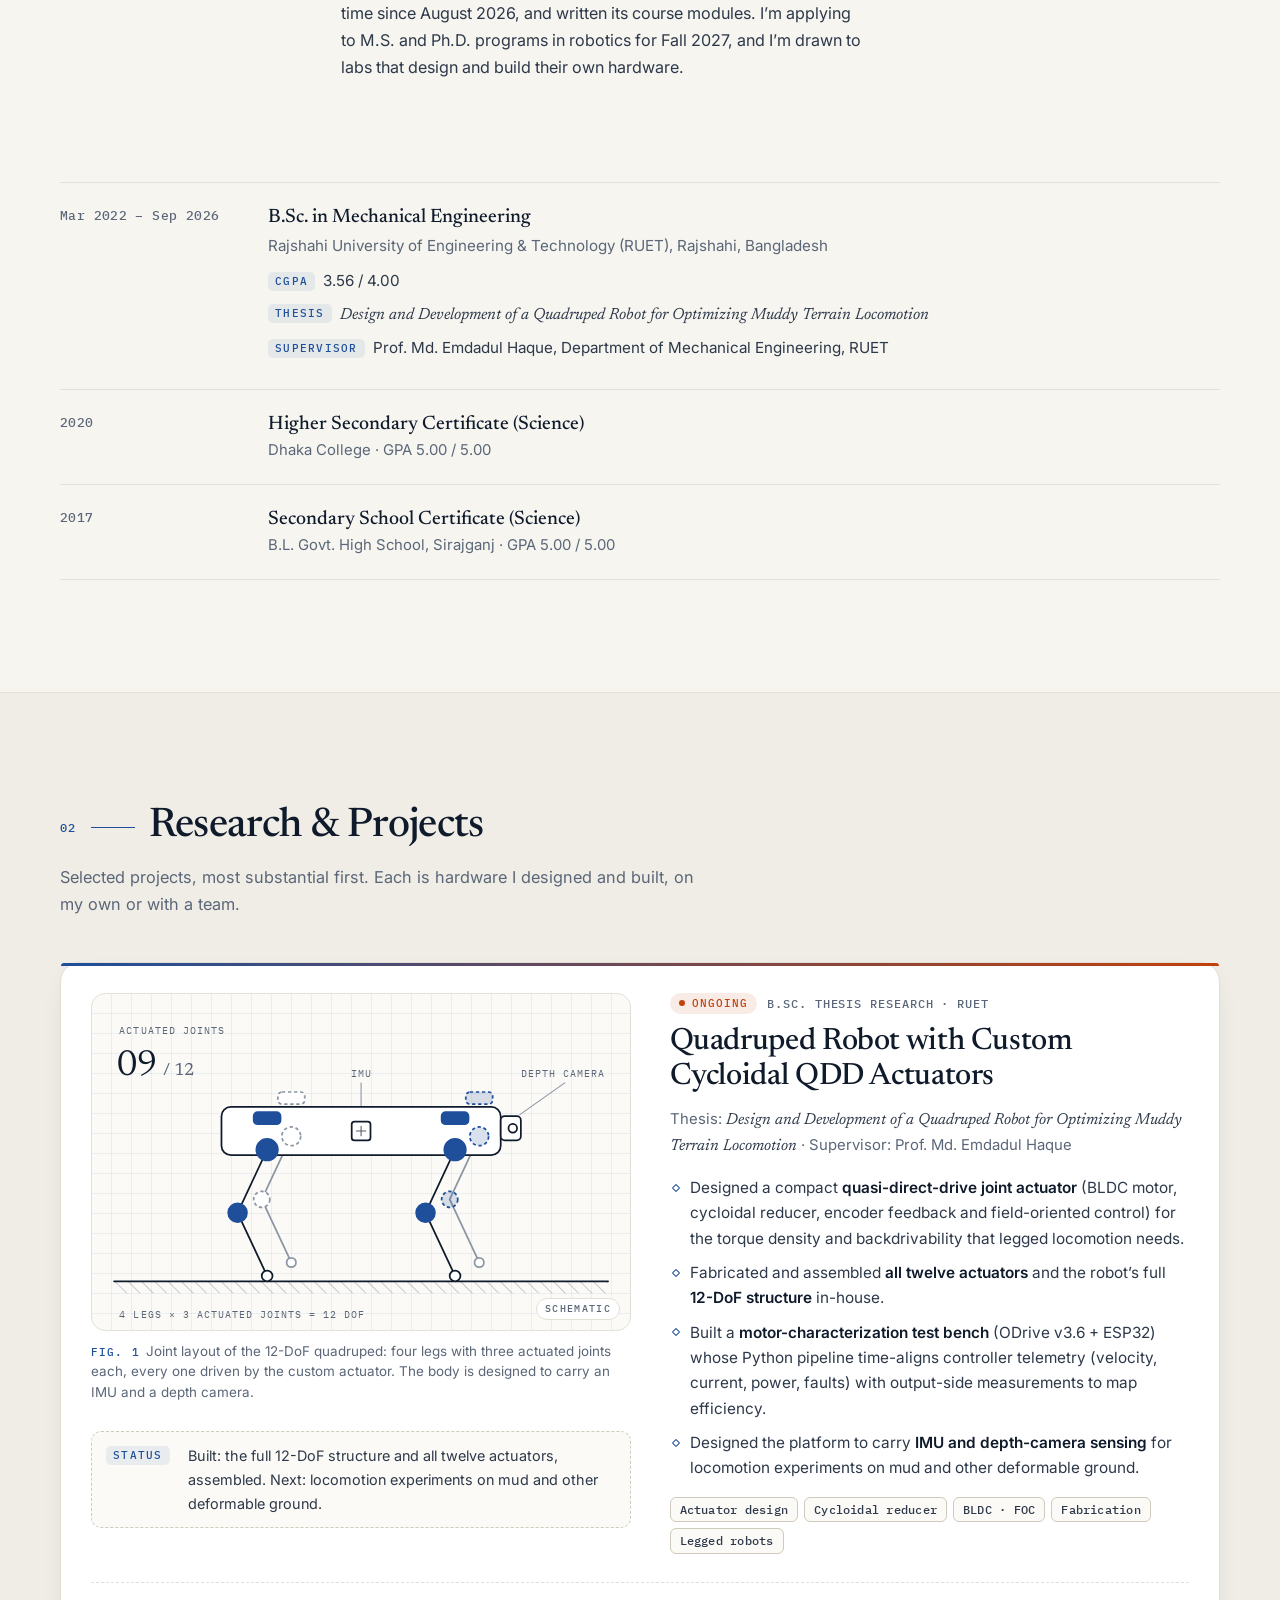
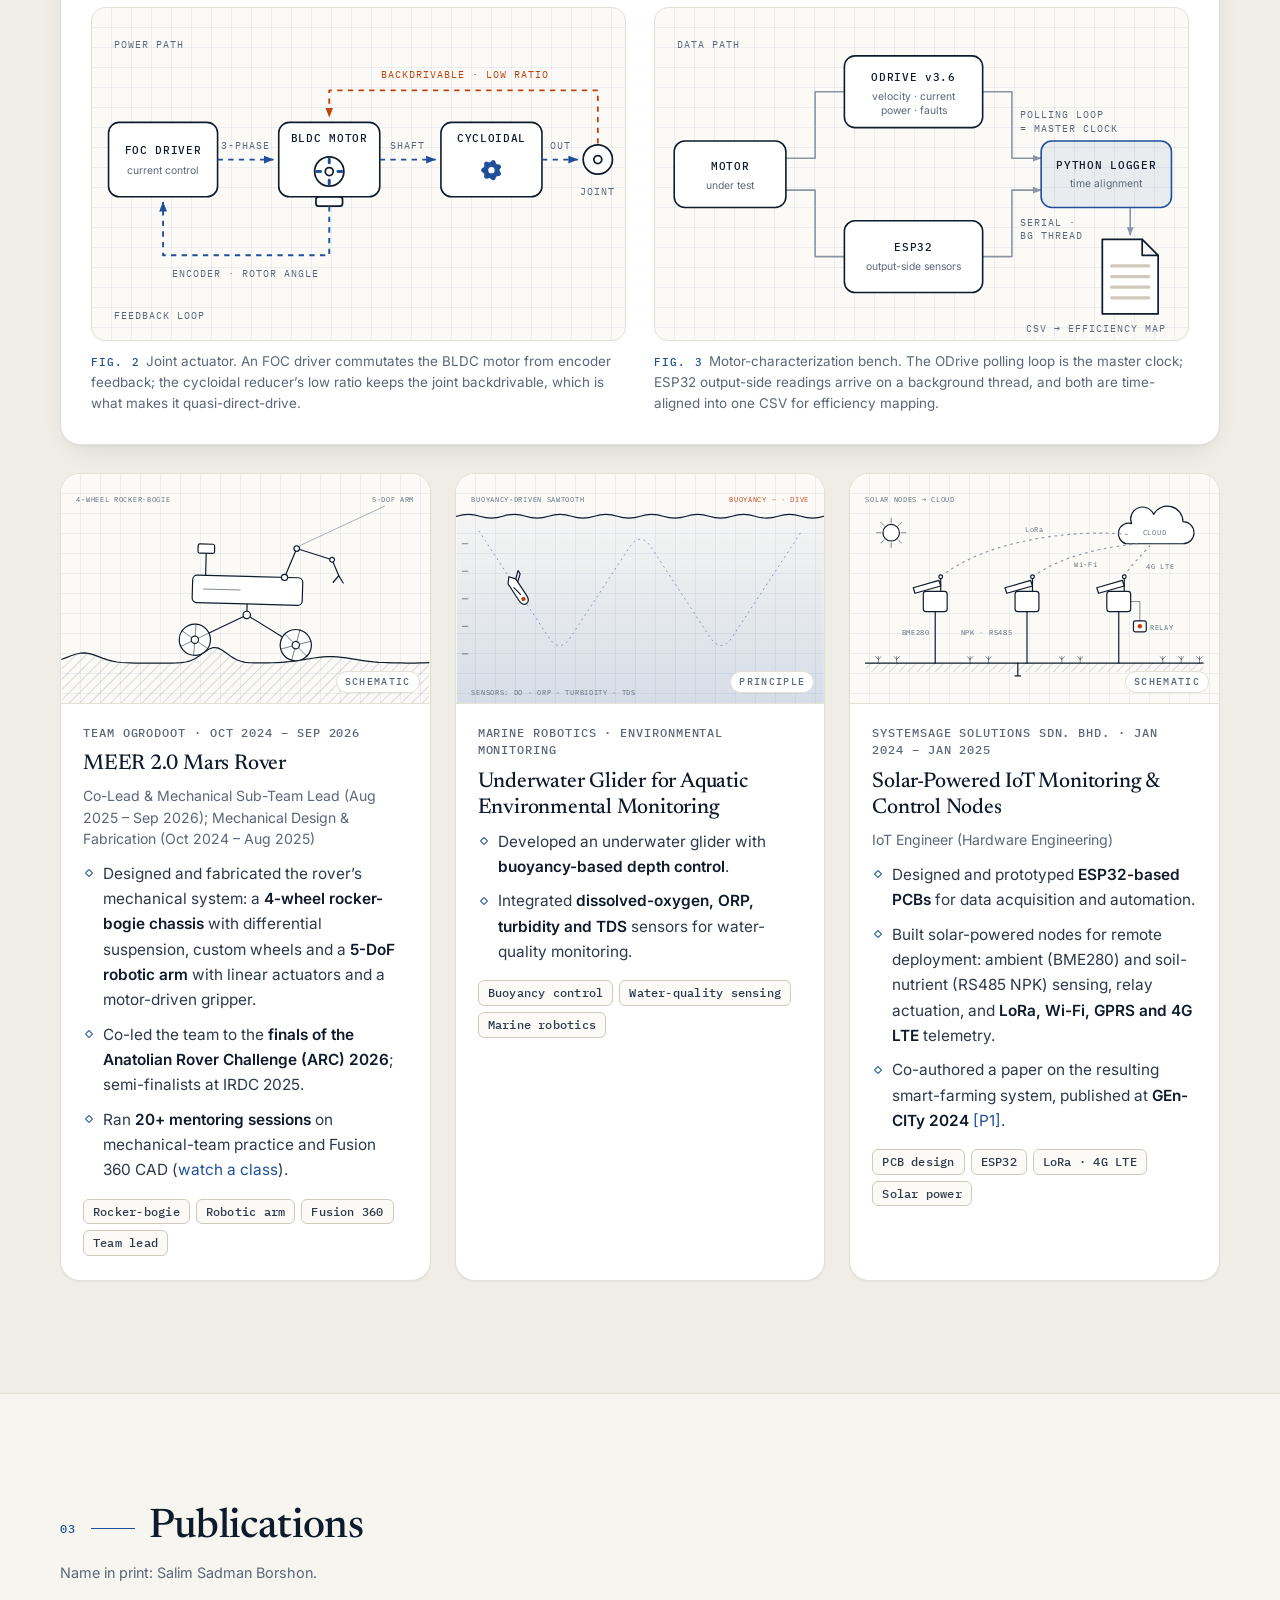
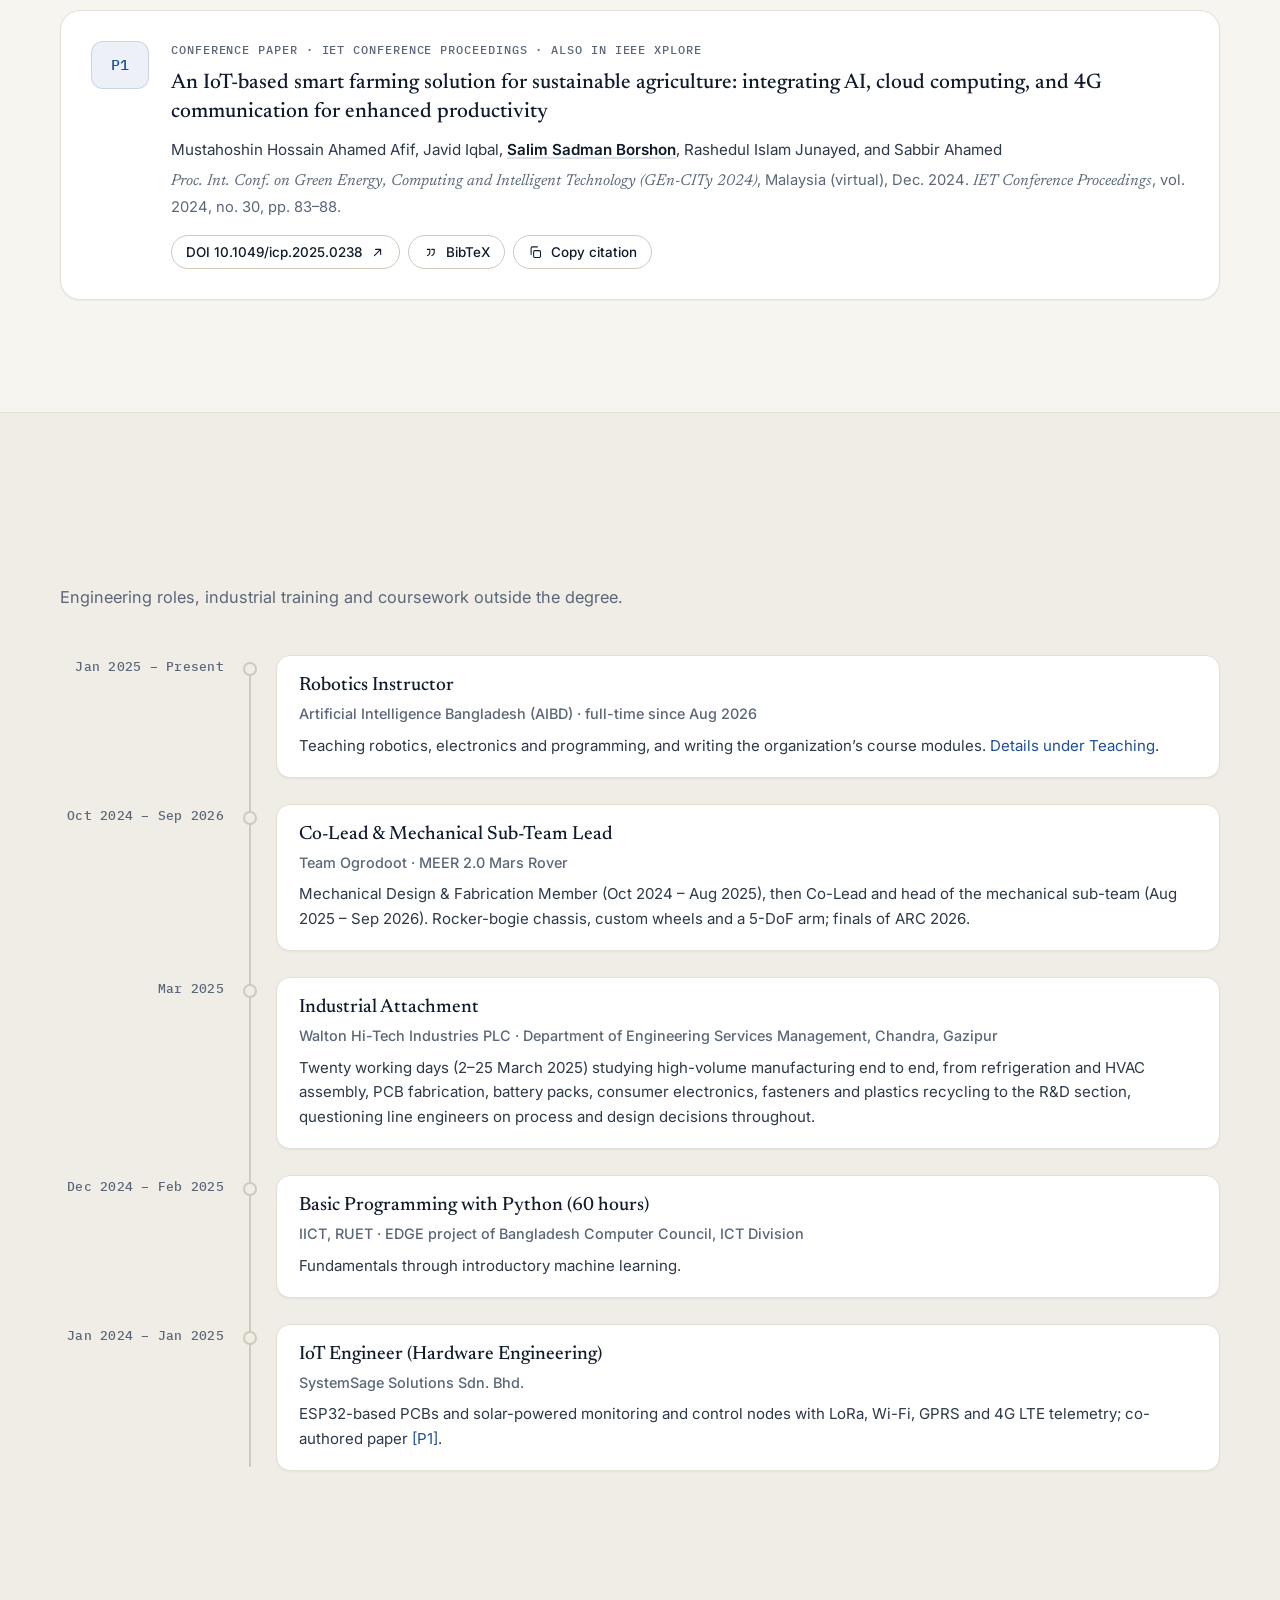
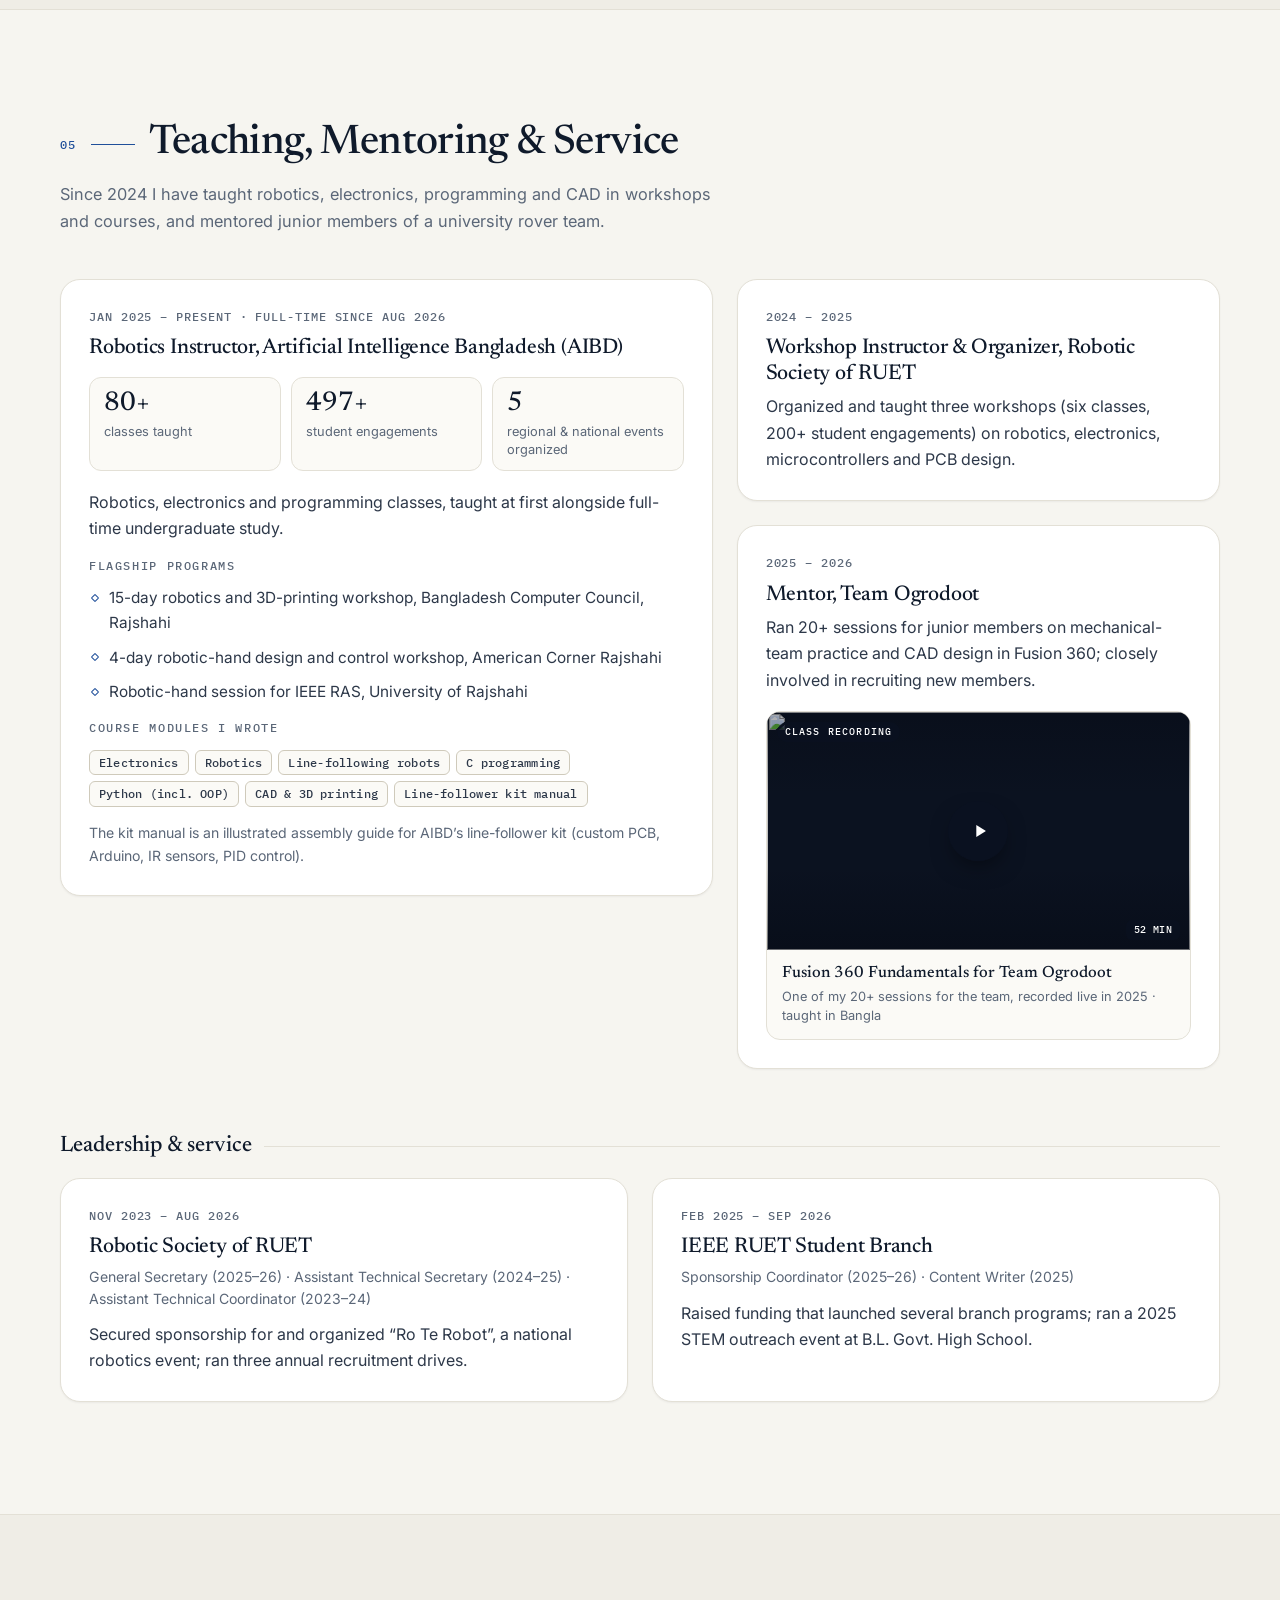
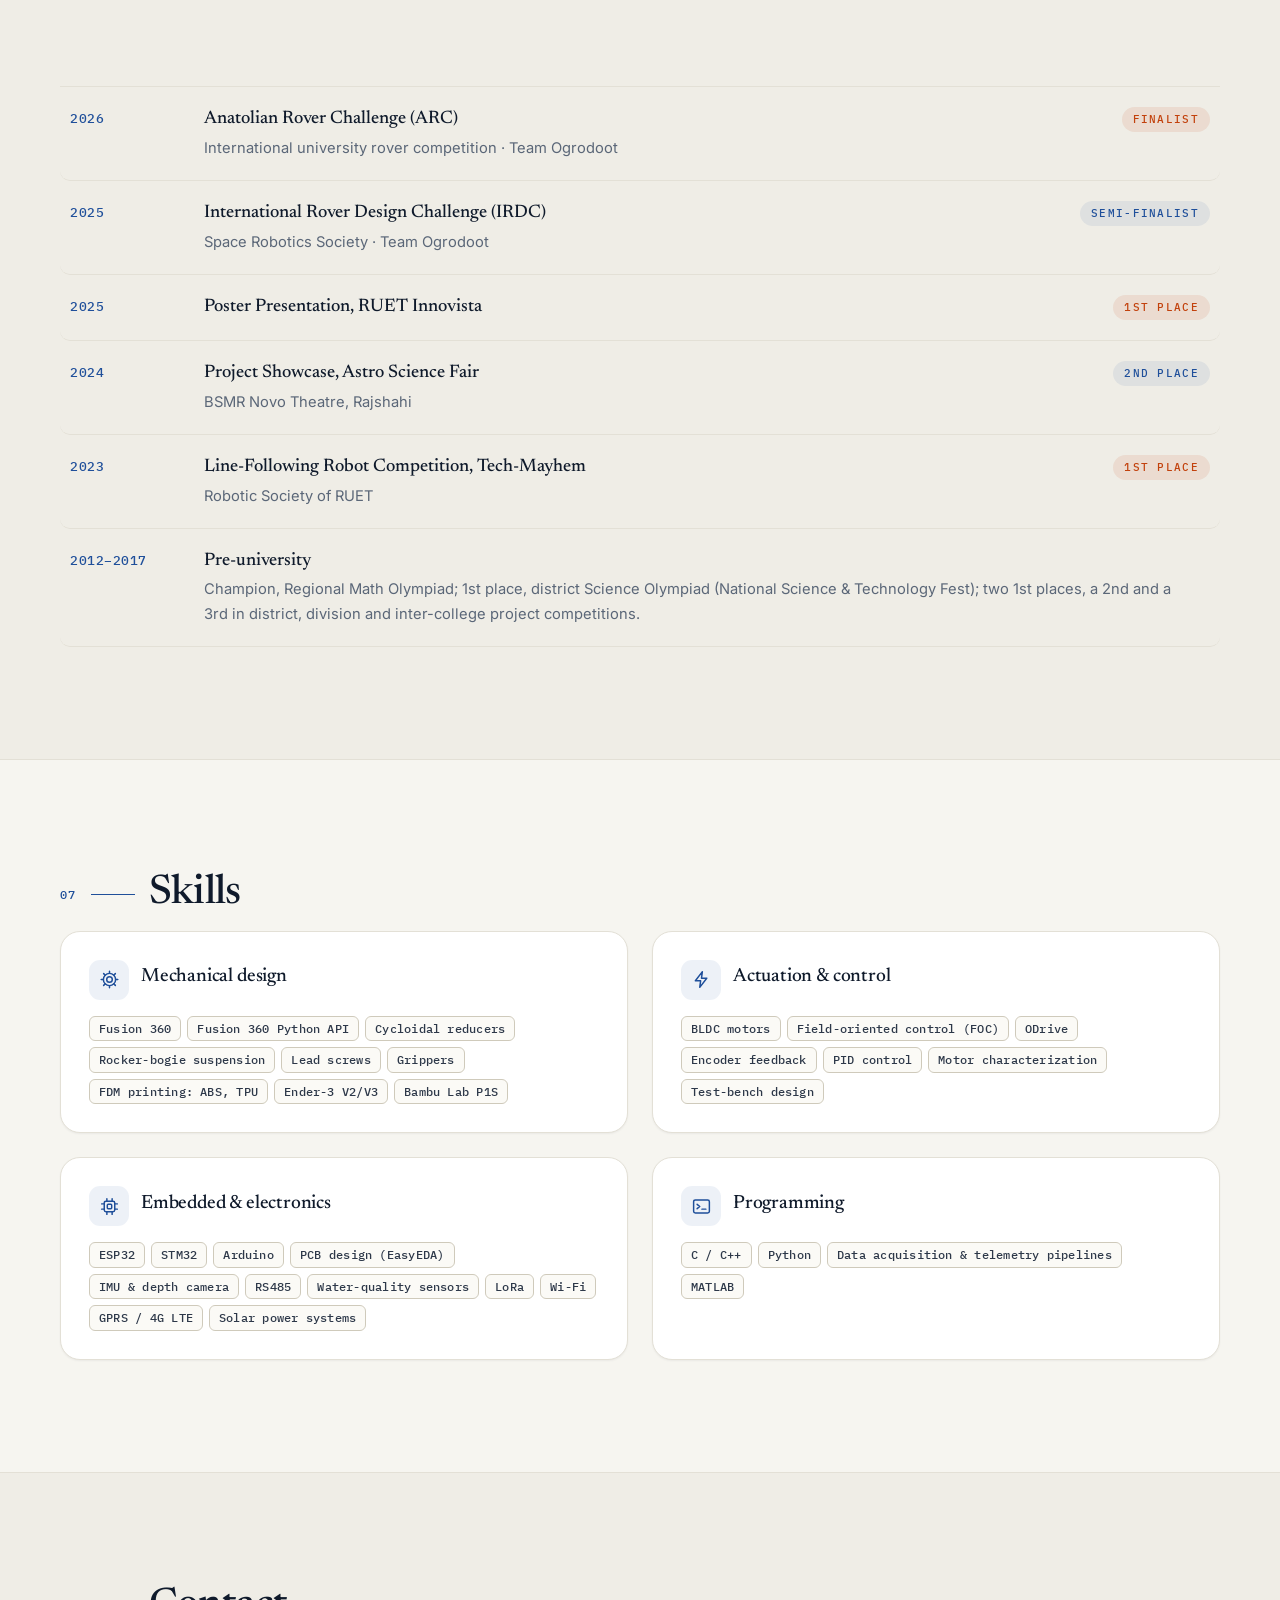
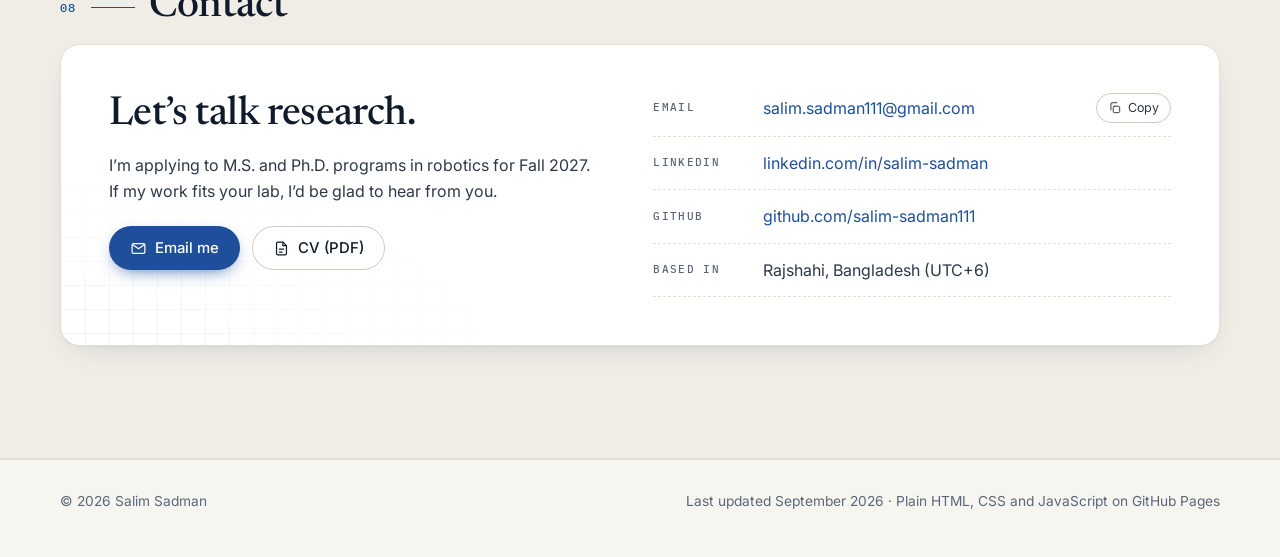
==== commit 7ae25751: "Update index.html" ====
--- a/index.html
+++ b/index.html
@@ -581,7 +581,7 @@
 .toast{position:fixed;left:50%;bottom:24px;z-index:80;display:flex;align-items:center;gap:8px;max-width:calc(100% - 32px);padding:11px 16px;border-radius:999px;background:var(--ink);color:var(--bg);font-size:.88rem;box-shadow:var(--shadow-lg);opacity:0;transform:translate(-50%,16px);transition:opacity .3s,transform .35s var(--ease);pointer-events:none}
 .toast.show{opacity:1;transform:translate(-50%,0)}
 .toast .ic{width:16px;height:16px;color:var(--ok)}
-.lightbox{border:0;padding:0;background:transparent;width:min(1100px,94vw);max-width:none;max-height:92vh;overflow:visible;color:#e8eef8}
+.lightbox{border:0;padding:0;background:transparent;width:min(1600px,96vw,calc((100vh - 170px) * 16 / 9));max-width:none;max-height:none;overflow:visible;color:#e8eef8}
 .lightbox::backdrop{background:rgba(5,9,18,.82);-webkit-backdrop-filter:blur(4px);backdrop-filter:blur(4px)}
 .lightbox[open]{animation:pop .4s var(--ease)}
 @keyframes pop{from{opacity:0;transform:scale(.96)}to{opacity:1;transform:none}}
@@ -1563,7 +1563,7 @@
 <dialog class="lightbox" id="lightbox" aria-label="Media viewer">
   <button class="lb-close" type="button" aria-label="Close">×</button>
   <div class="lb-body"></div>
-  <div class="lb-foot"><span class="lb-cap"></span><a class="lb-yt" target="_blank" rel="noopener" hidden>Open on YouTube<svg class="ic" aria-hidden="true"><use href="#i-ext"/></svg></a></div>
+  <div class="lb-foot"><span class="lb-cap"></span><a class="lb-yt" target="_blank" rel="noopener" hidden>Watch in full quality on YouTube<svg class="ic" aria-hidden="true"><use href="#i-ext"/></svg></a></div>
 </dialog>
 
 <script>
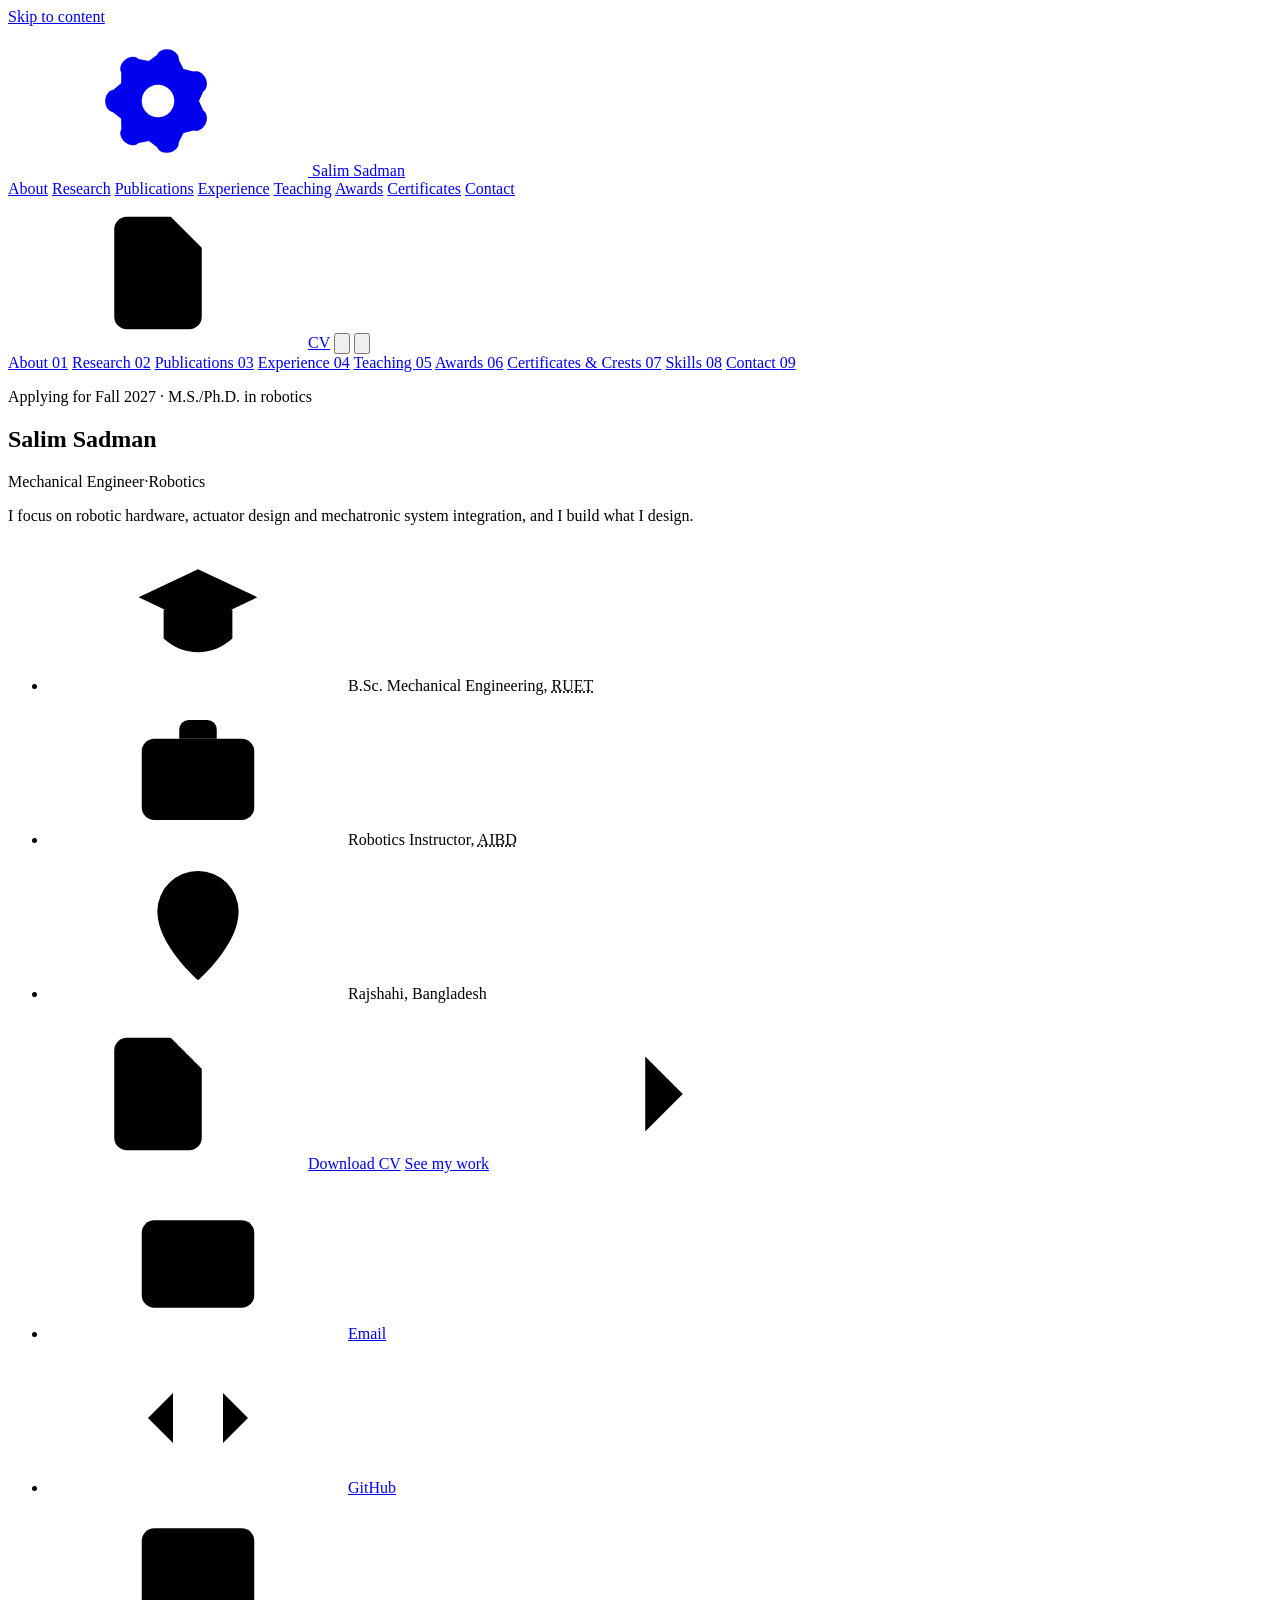
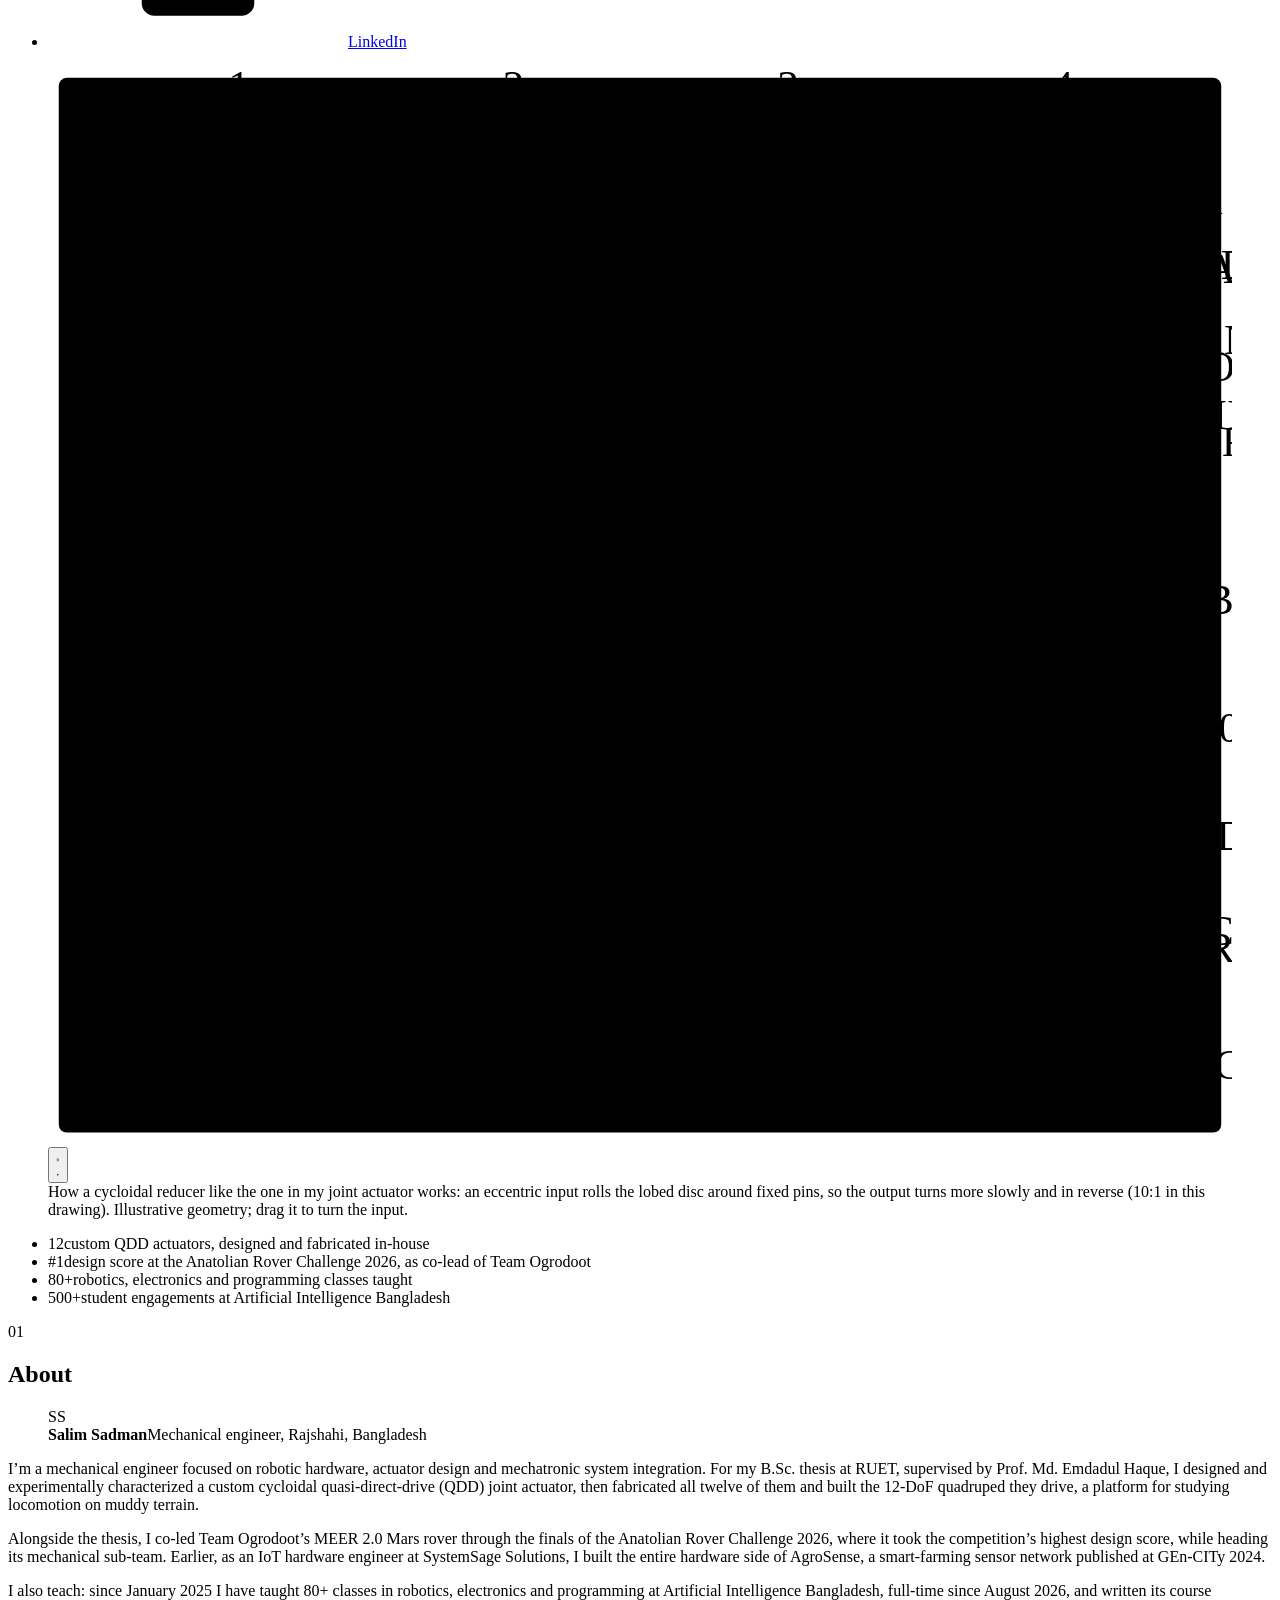
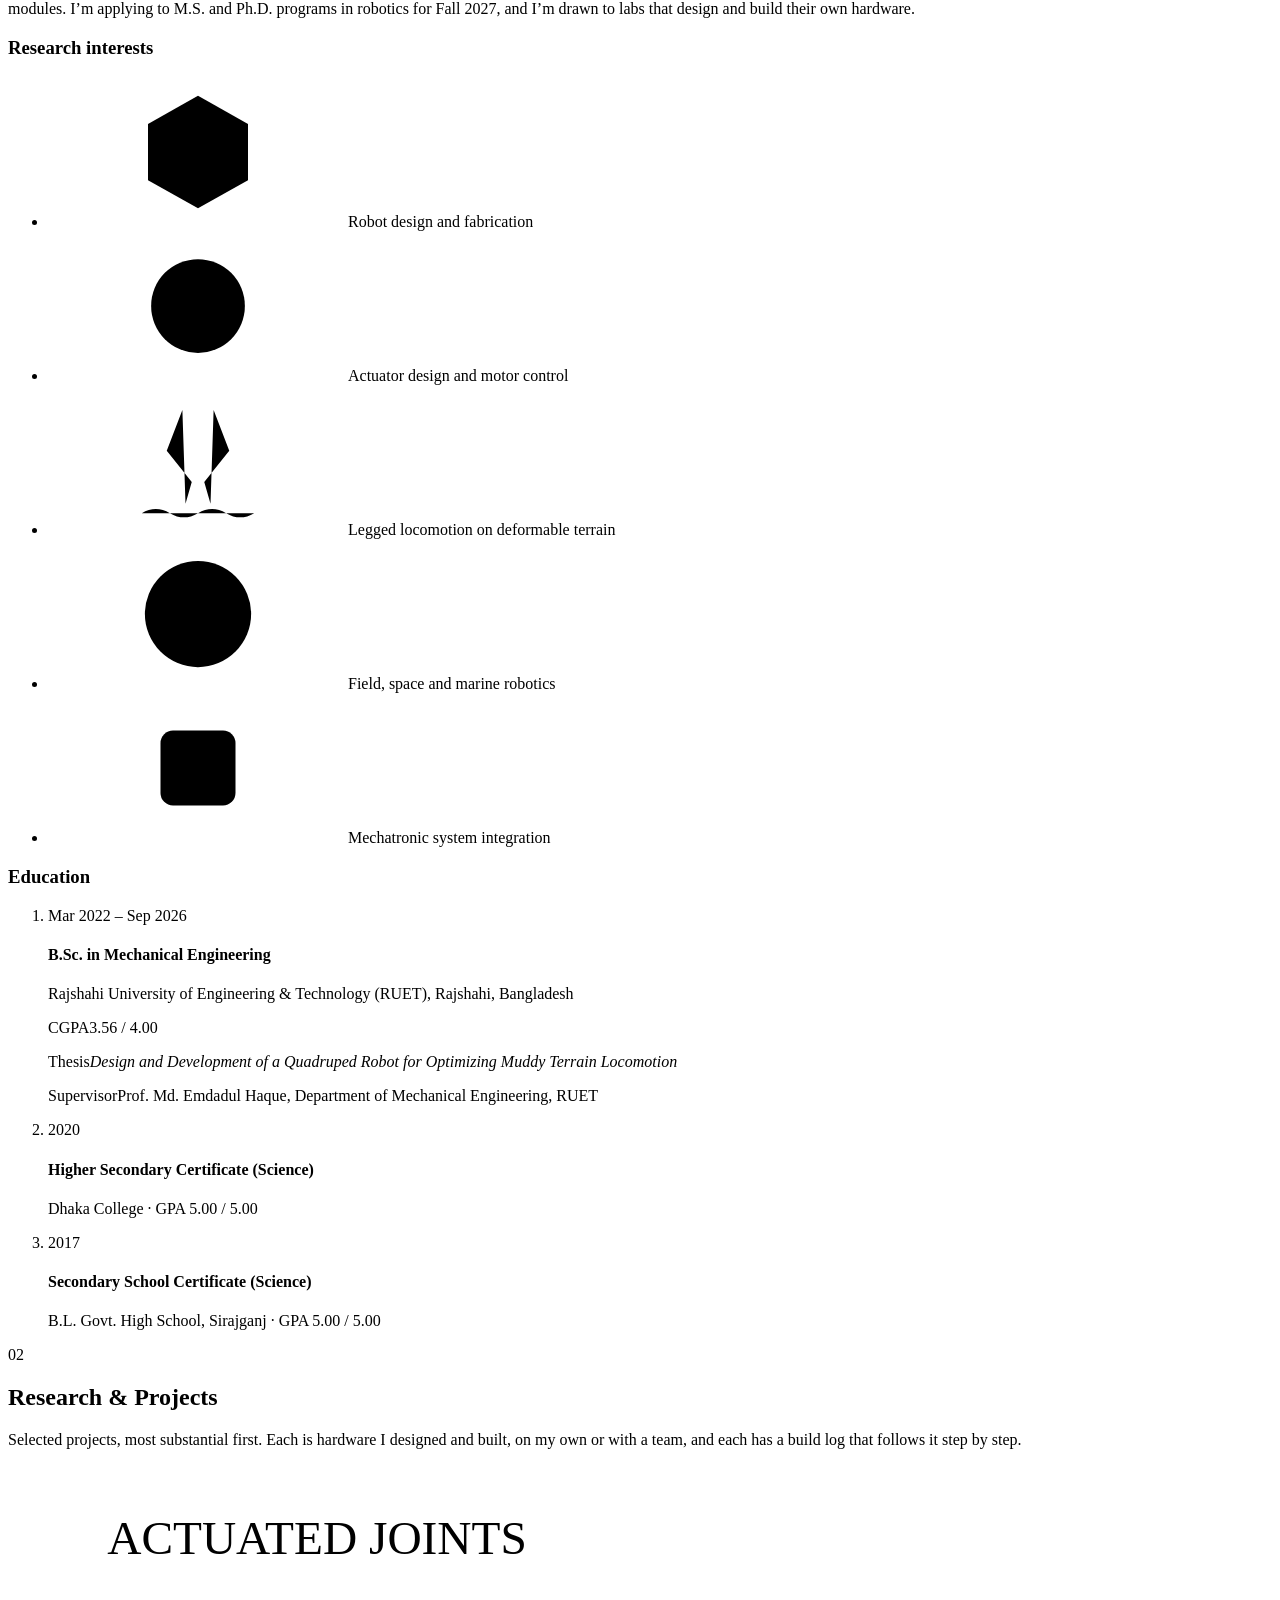
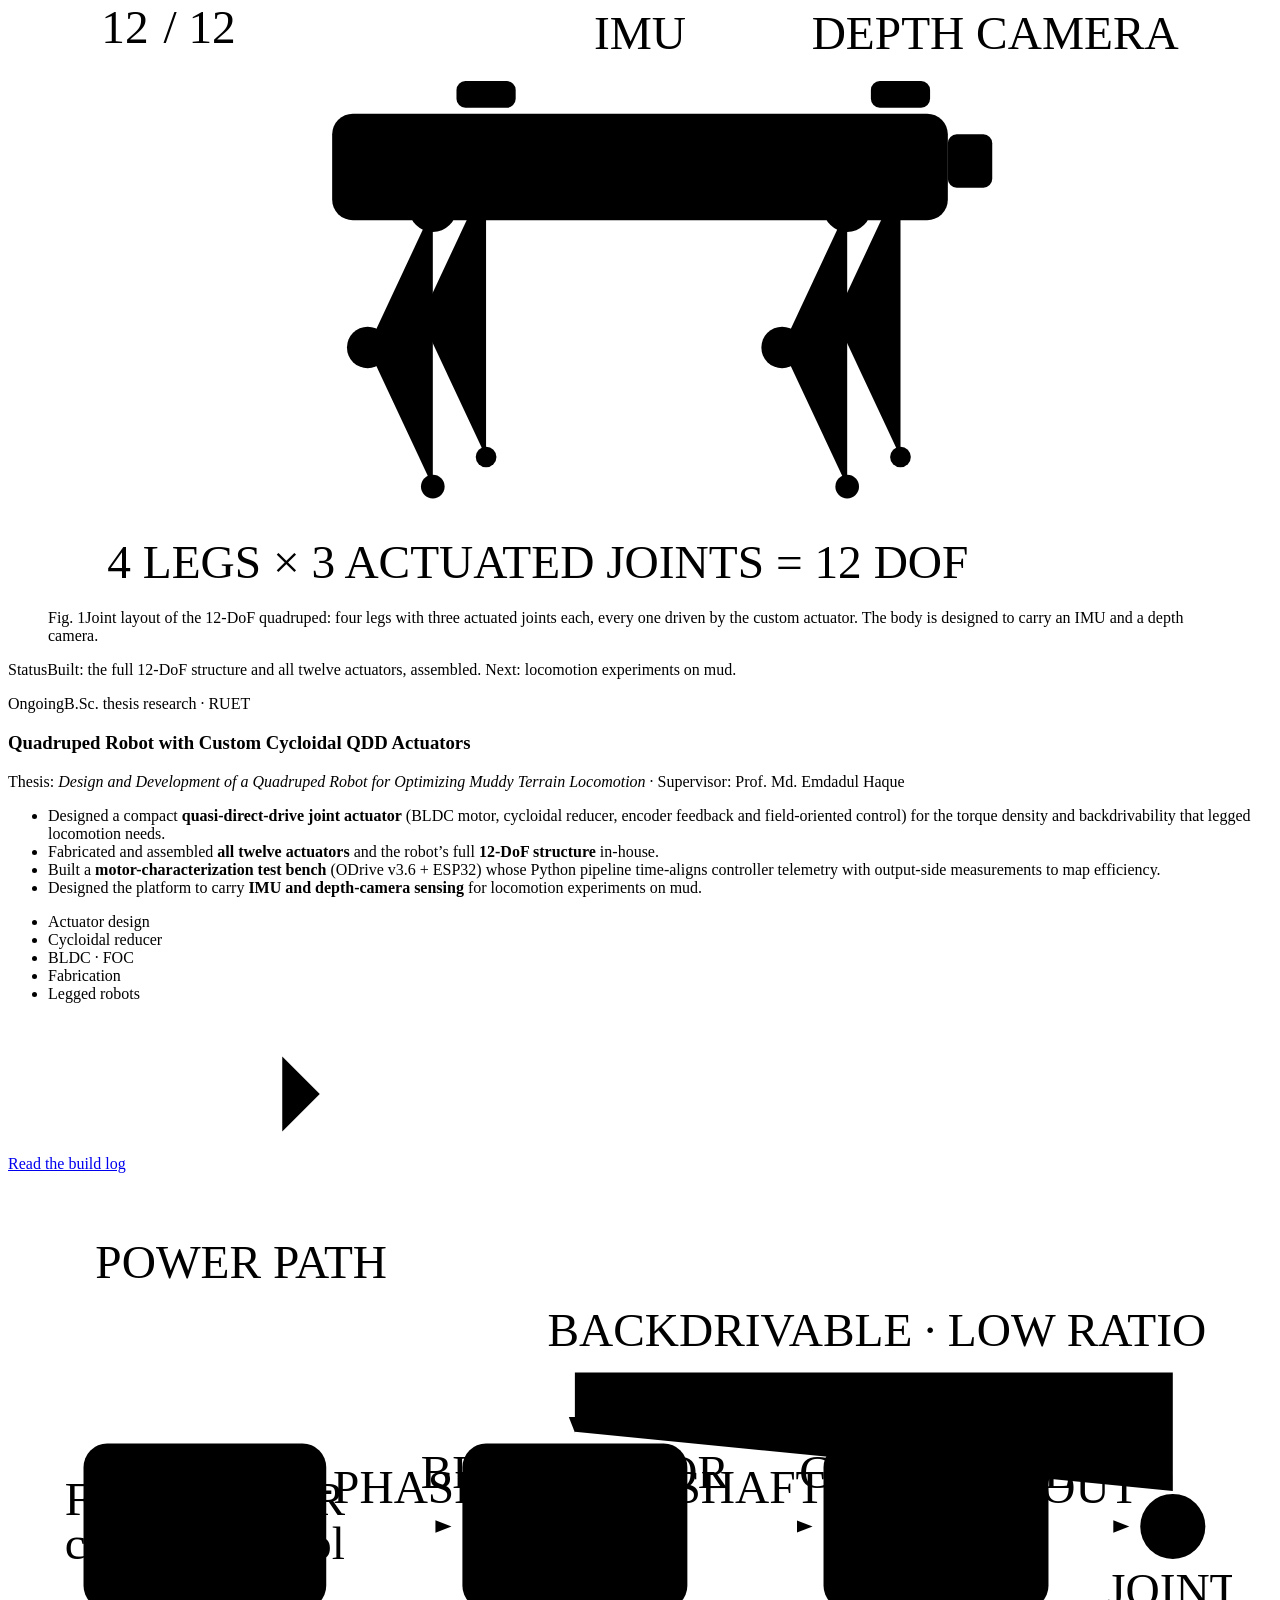
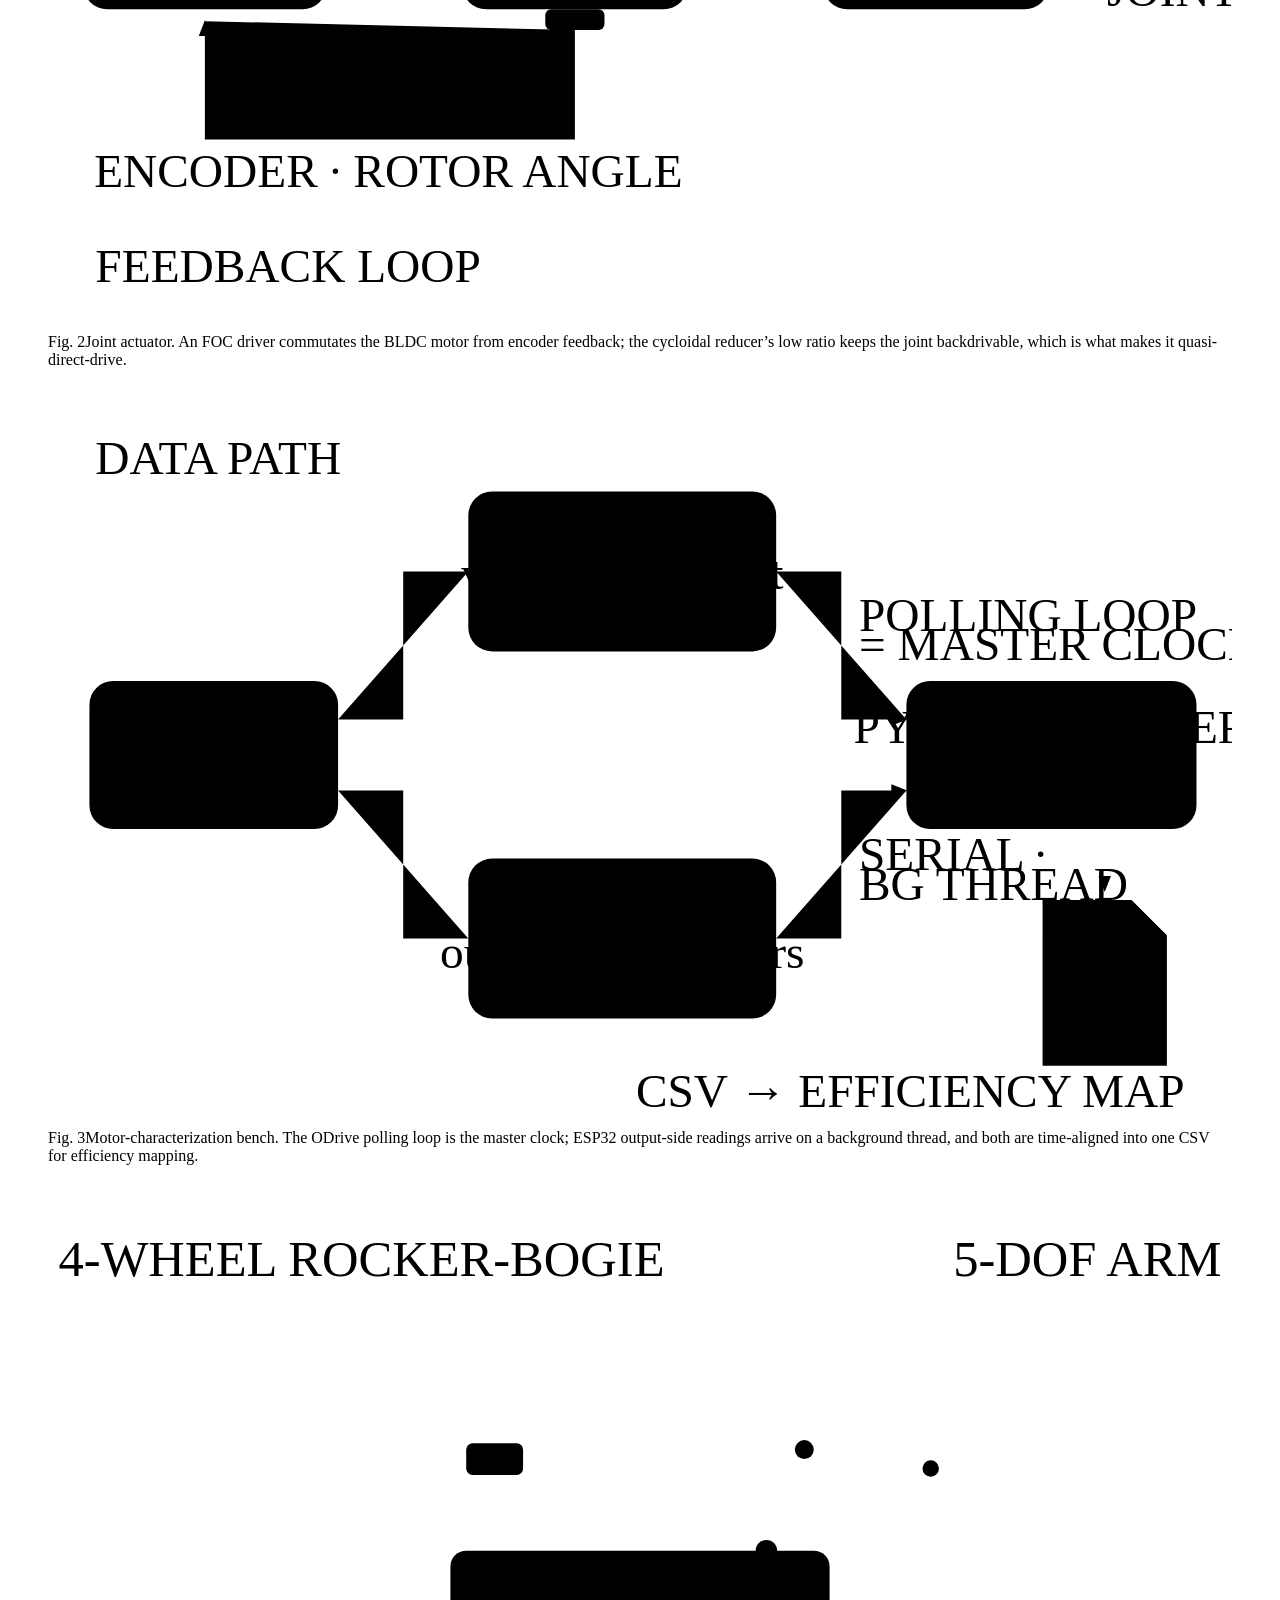
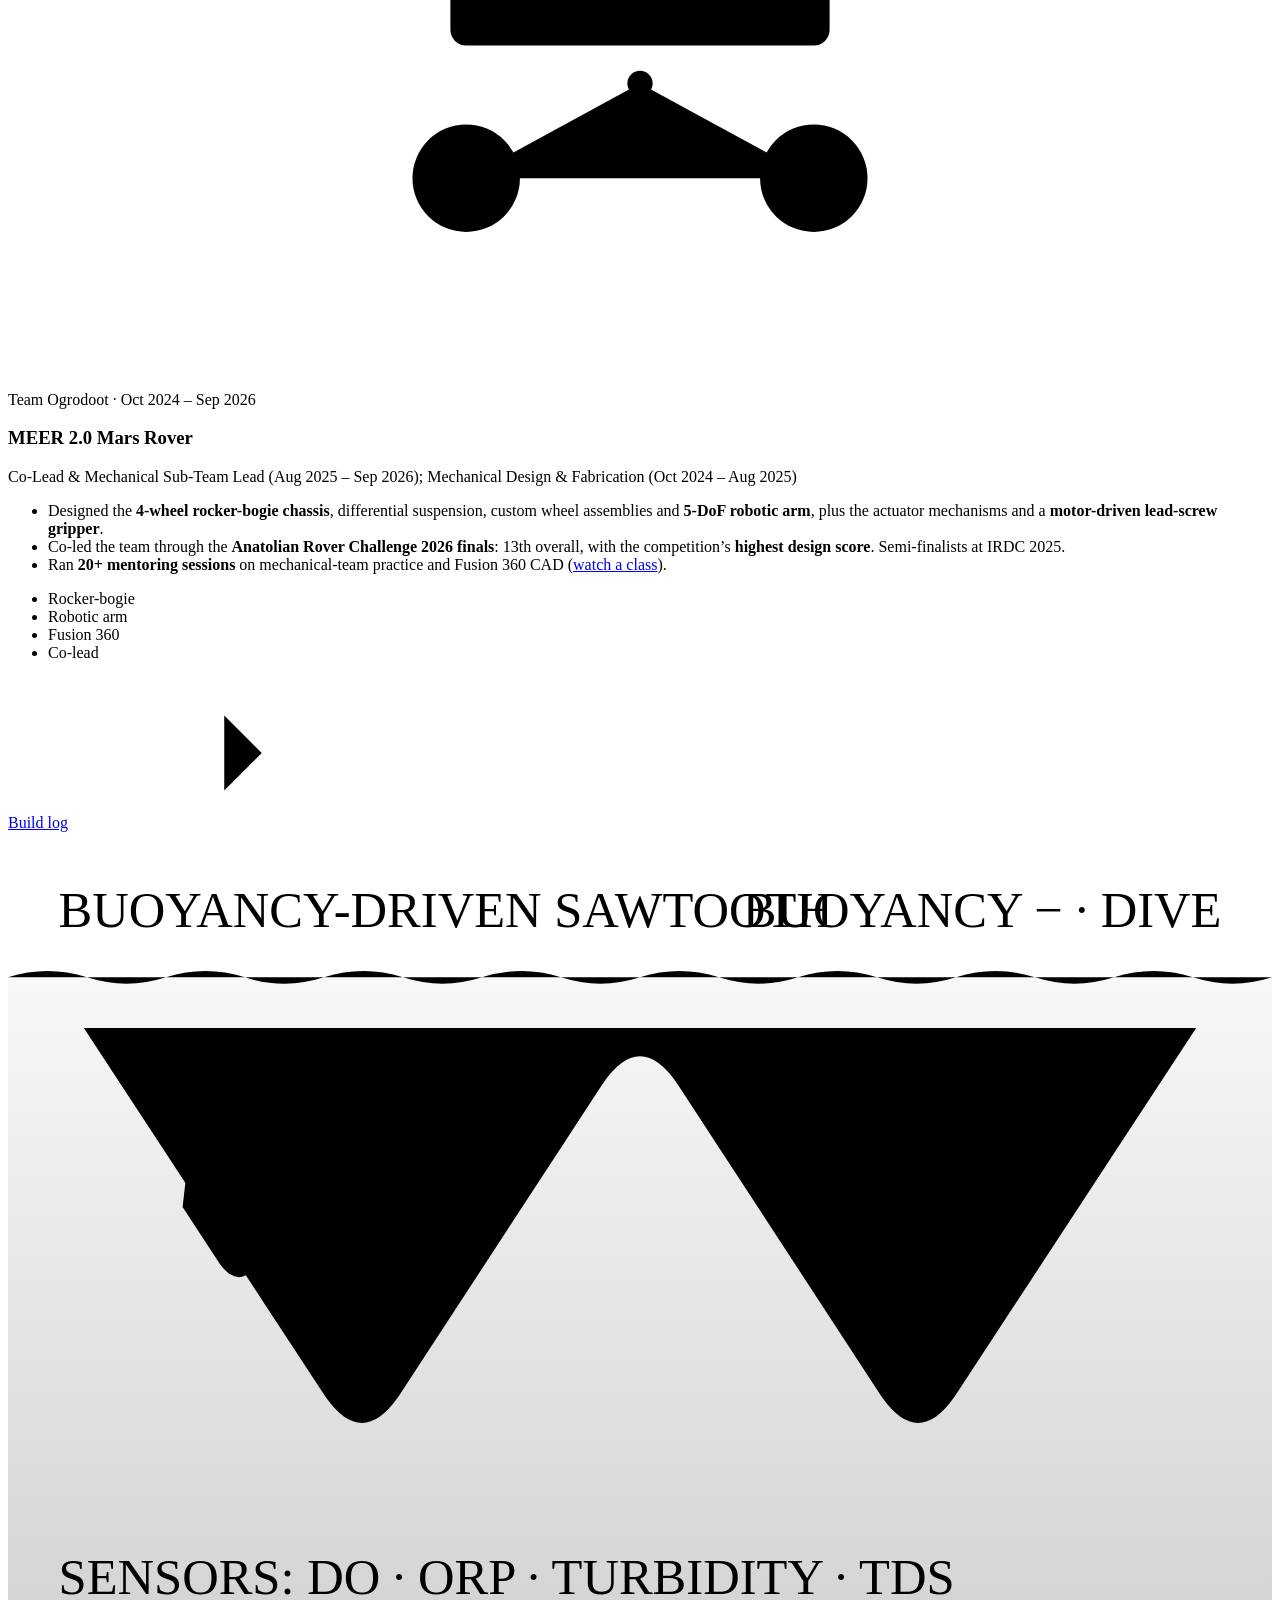
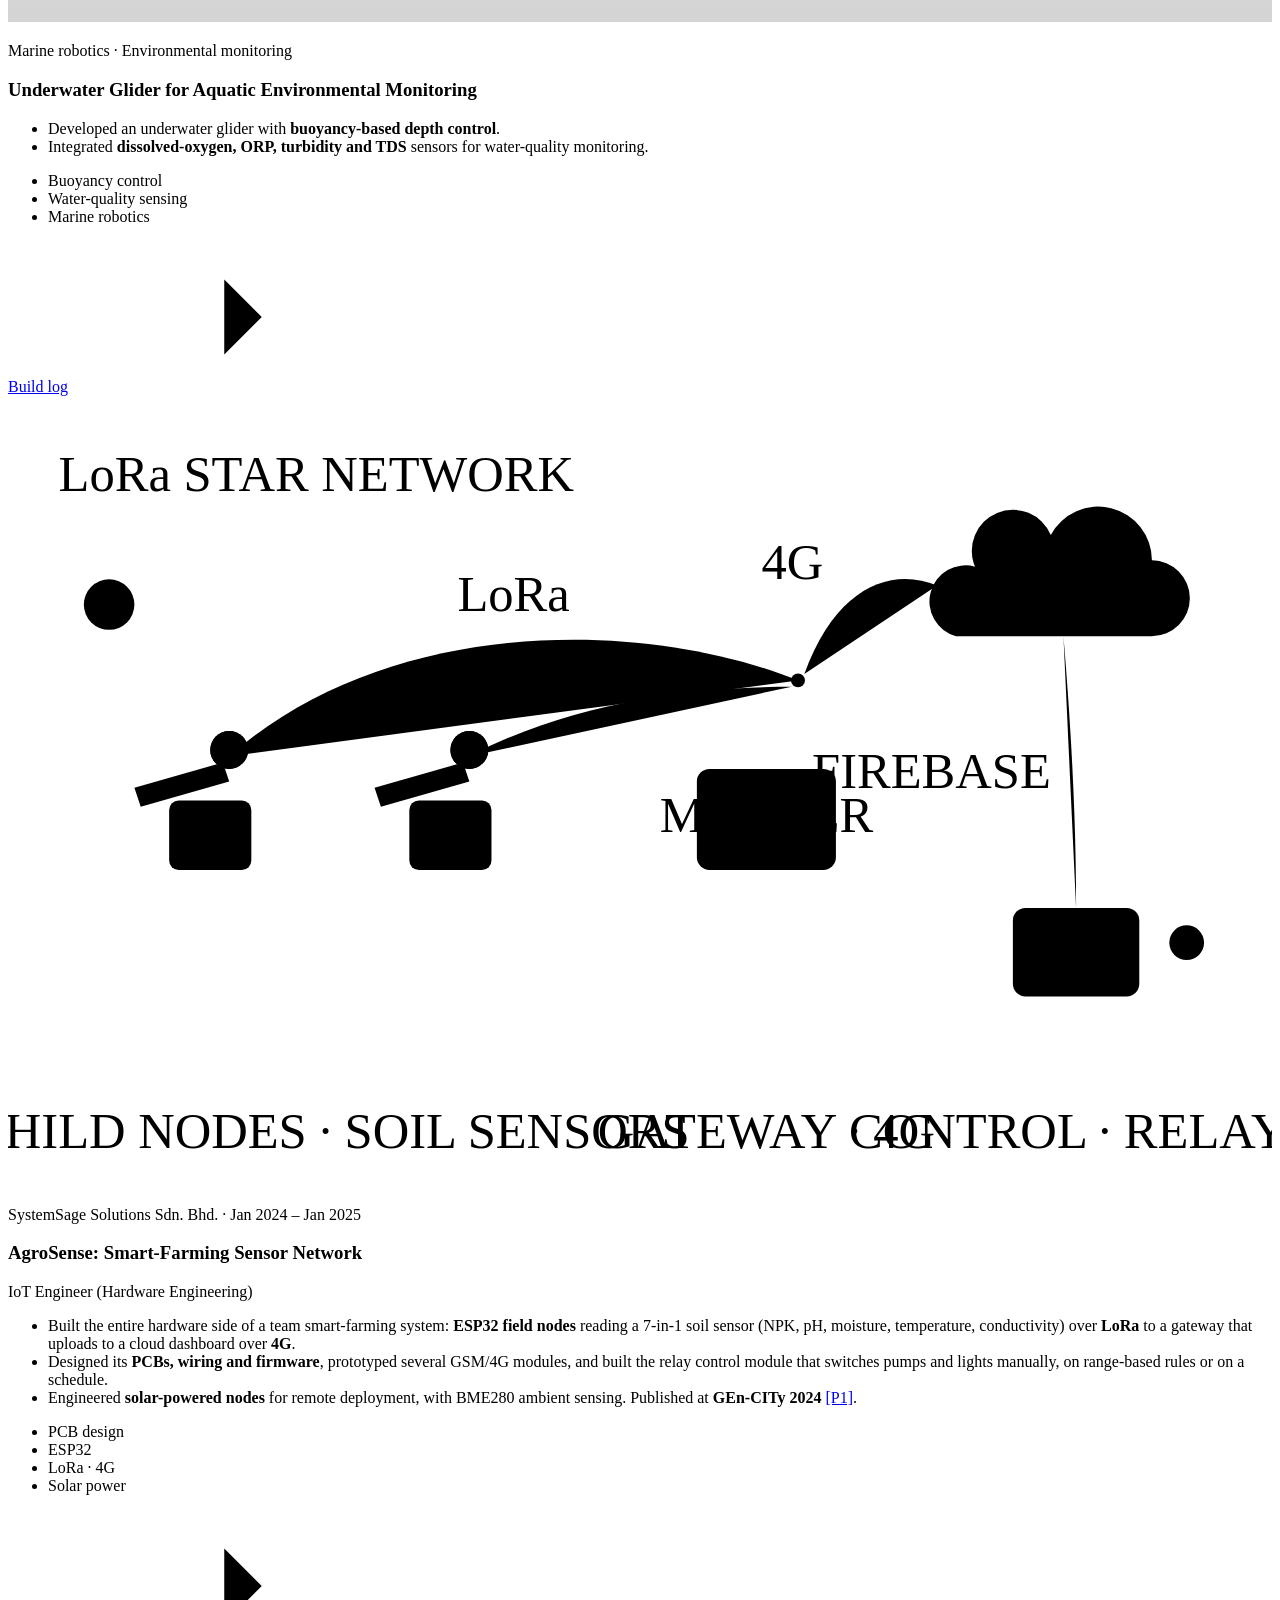
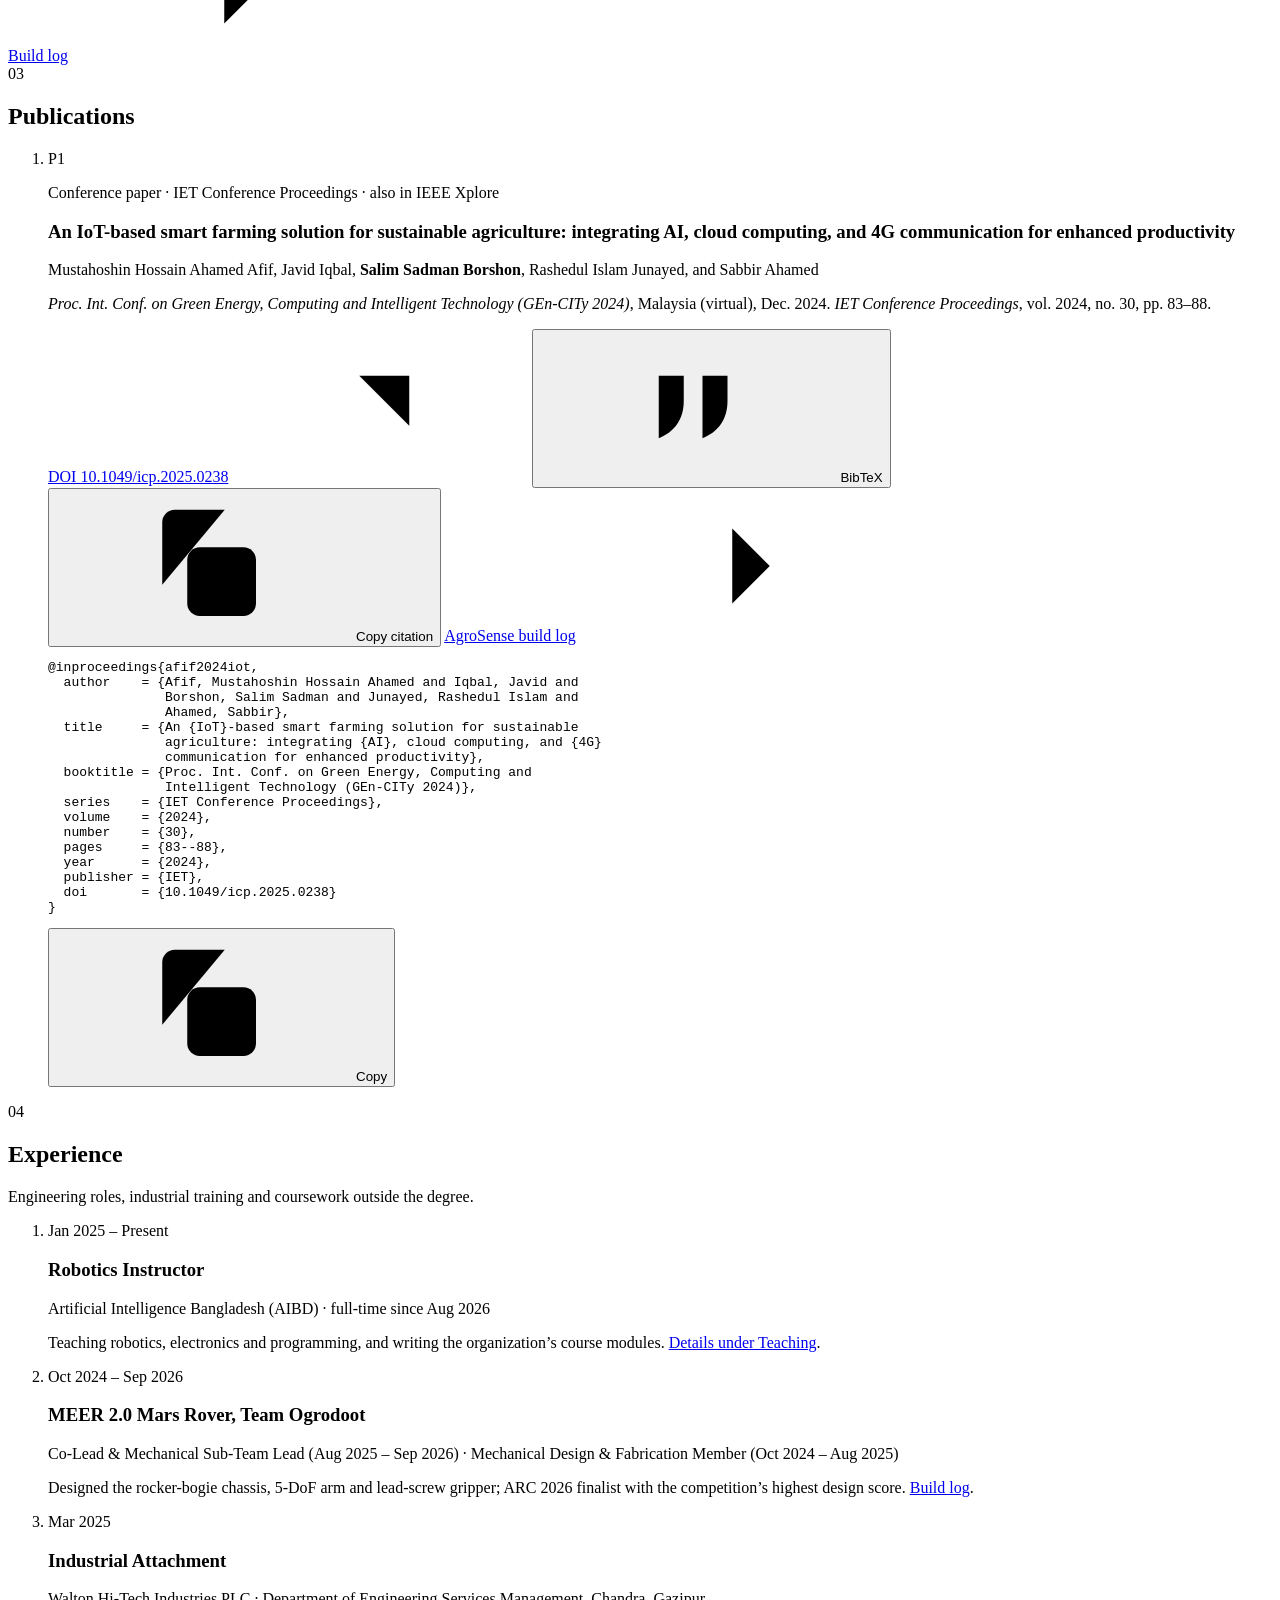
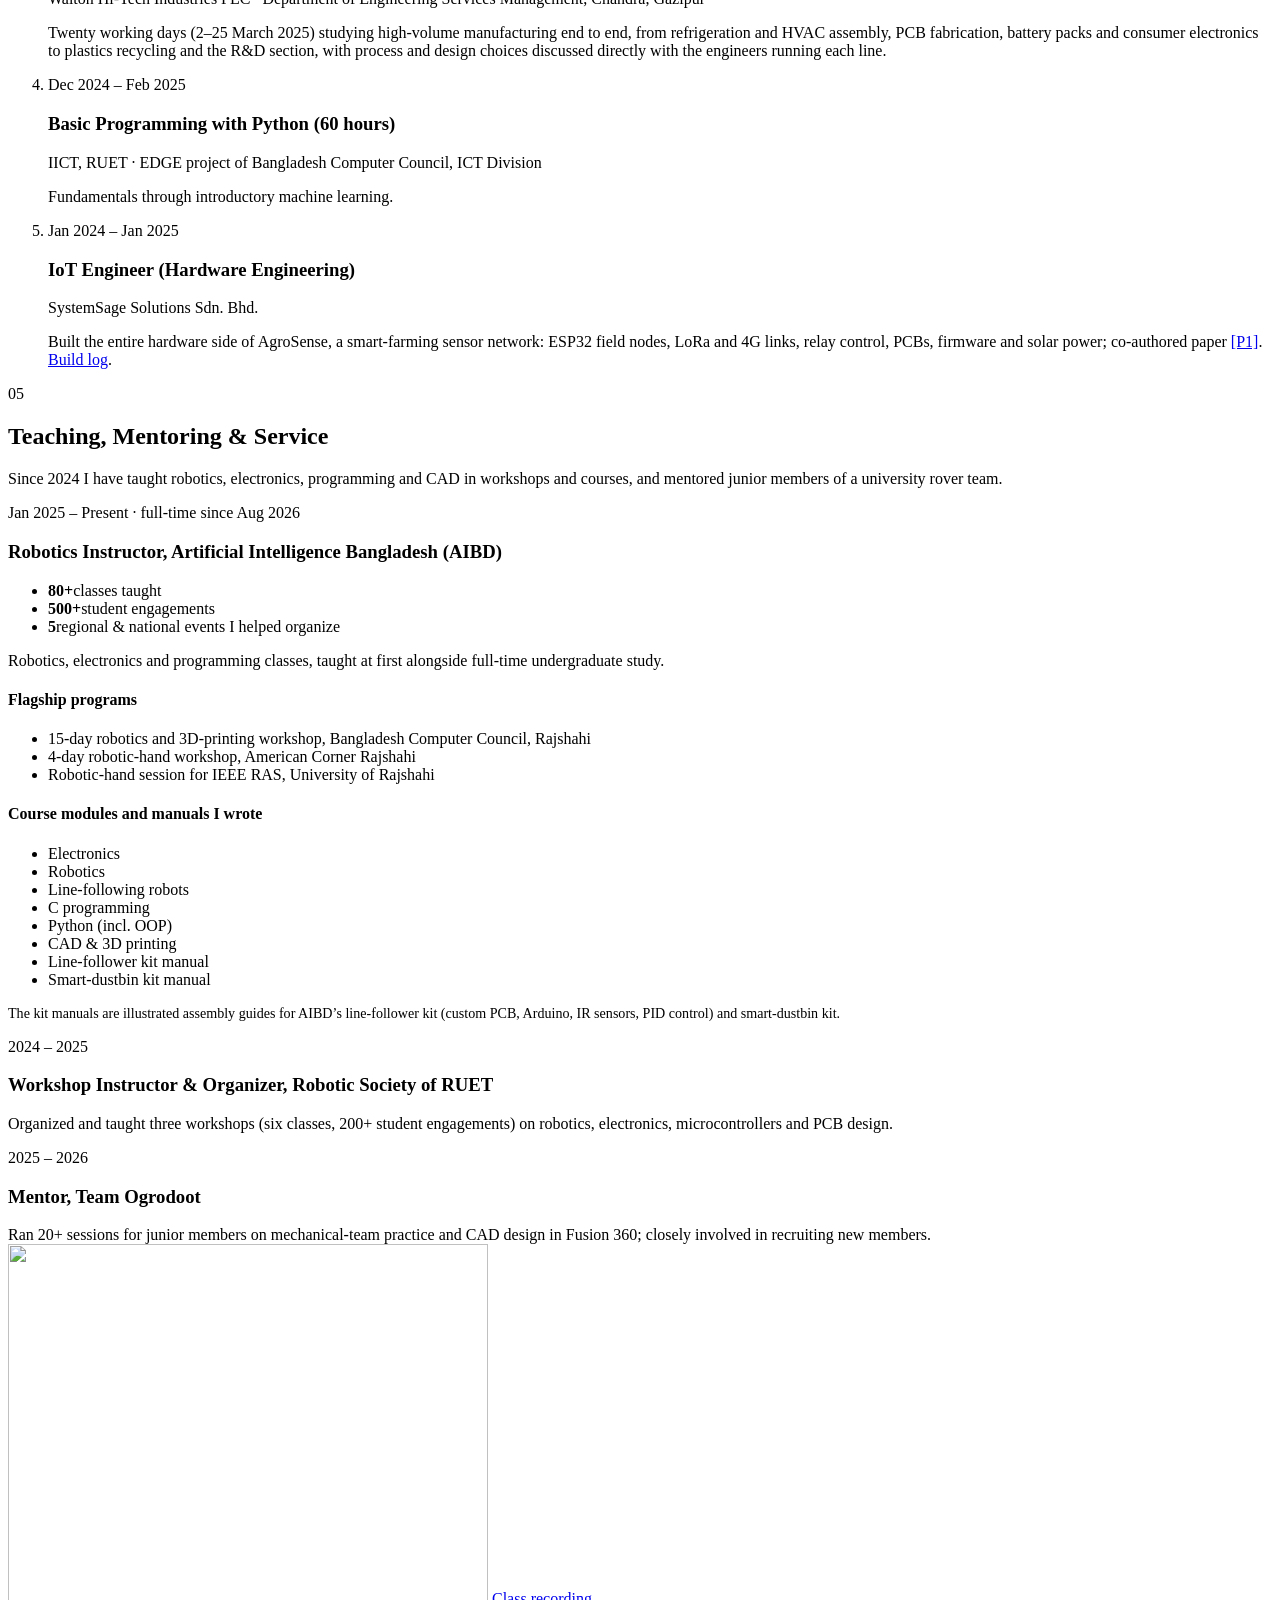
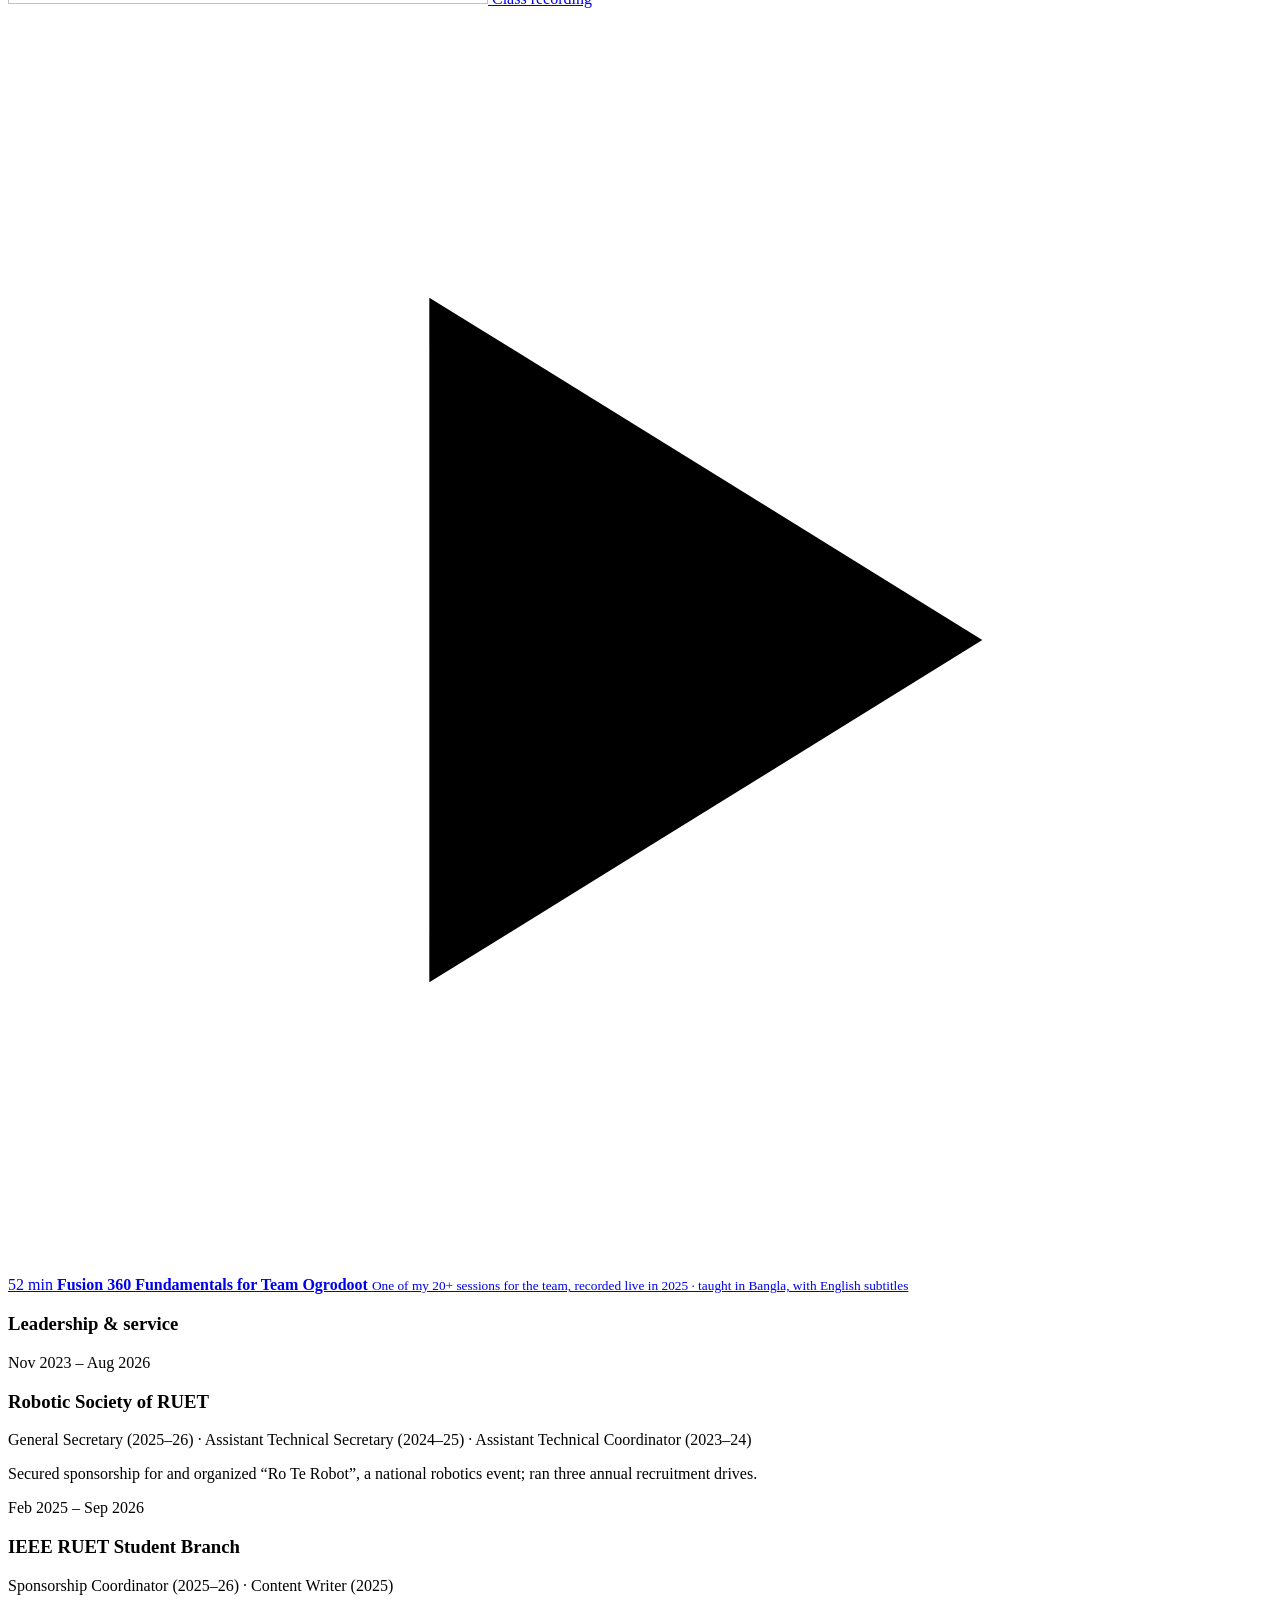
==== commit 4d6f62a9: "Update index.html" ====
--- a/index.html
+++ b/index.html
@@ -4,7 +4,7 @@
 <meta charset="utf-8">
 <meta name="viewport" content="width=device-width, initial-scale=1">
 <title>Salim Sadman — Mechanical Engineer · Robotics</title>
-<meta name="description" content="Salim Sadman, mechanical engineer (RUET) who builds robots from the actuator up: cycloidal QDD actuators, a 12-DoF quadruped and an ARC 2026 finalist Mars rover. Applying for robotics M.S./Ph.D., Fall 2027.">
+<meta name="description" content="Salim Sadman, mechanical engineer (RUET) focused on robotic hardware: a custom cycloidal QDD actuator, a 12-DoF quadruped and a Mars rover that took the highest design score at the Anatolian Rover Challenge 2026. Applying for robotics M.S./Ph.D., Fall 2027.">
 <meta name="author" content="Salim Sadman">
 <link rel="canonical" href="https://salim-sadman111.github.io/">
 <meta name="theme-color" content="#f6f5f0">
@@ -13,14 +13,12 @@
 <meta property="og:type" content="profile">
 <meta property="og:site_name" content="Salim Sadman">
 <meta property="og:title" content="Salim Sadman — Mechanical Engineer · Robotics">
-<meta property="og:description" content="Building robots from the actuator up: cycloidal QDD actuators, a 12-DoF quadruped and an ARC 2026 finalist Mars rover. Applying for robotics M.S./Ph.D., Fall 2027.">
+<meta property="og:description" content="Robotic hardware from the actuator up: a custom cycloidal QDD actuator, a 12-DoF quadruped and an ARC 2026 finalist Mars rover with the competition’s highest design score. Applying for robotics M.S./Ph.D., Fall 2027.">
 <meta property="og:url" content="https://salim-sadman111.github.io/">
 <meta property="og:image" content="https://salim-sadman111.github.io/images/og-card.png">
 <meta property="og:image:width" content="1200">
 <meta property="og:image:height" content="630">
 <meta property="og:image:alt" content="Salim Sadman — Mechanical Engineer · Robotics, with a line drawing of a cycloidal reducer">
-<meta property="profile:first_name" content="Salim">
-<meta property="profile:last_name" content="Sadman">
 <meta name="twitter:card" content="summary_large_image">
 
 <link rel="icon" type="image/svg+xml" href="data:image/svg+xml,%3Csvg%20xmlns='http://www.w3.org/2000/svg'%20viewBox='0%200%2024%2024'%3E%3Cpath%20fill='%231f4f9a'%20fill-rule='evenodd'%20d='M18.5%2012.0%2019.2%2013.5%2019.4%2013.6%2019.5%2013.8%2019.6%2014.0%2019.7%2014.3%2019.8%2014.7%2019.7%2015.1%2019.6%2015.6%2019.3%2016.0%2019.0%2016.4%2018.6%2016.6%2018.3%2016.7%2018.1%2016.7%2017.9%2016.7%2017.7%2016.7%2016.0%2017.1%2015.3%2018.6%2015.3%2018.8%2015.2%2019.0%2015.2%2019.2%2015.0%2019.5%2014.7%2019.8%2014.3%2020.0%2013.8%2020.2%2013.3%2020.2%2012.9%2020.2%2012.5%2020.1%2012.2%2019.9%2012.0%2019.7%2011.9%2019.6%2011.8%2019.4%2010.5%2018.3%208.9%2018.7%208.6%2018.8%208.5%2018.9%208.3%2019.0%208.0%2019.0%207.6%2019.0%207.1%2018.8%206.7%2018.6%206.3%2018.2%206.1%2017.8%205.9%2017.4%205.9%2017.1%205.9%2016.9%206.0%2016.7%206.1%2016.5%206.1%2014.8%204.8%2013.7%204.5%2013.7%204.4%2013.6%204.2%2013.5%203.9%2013.3%203.7%2012.9%203.6%2012.5%203.5%2012.0%203.6%2011.5%203.7%2011.0%203.9%2010.7%204.2%2010.4%204.4%2010.3%204.5%2010.2%204.8%2010.2%206.1%209.1%206.1%207.4%206.0%207.2%205.9%207.1%205.9%206.8%205.9%206.5%206.1%206.1%206.3%205.7%206.7%205.3%207.1%205.1%207.6%204.9%208.0%204.9%208.3%204.9%208.5%205.0%208.6%205.1%208.9%205.2%2010.5%205.6%2011.8%204.6%2011.9%204.3%2012.0%204.2%2012.2%204.0%2012.5%203.9%2012.9%203.7%2013.3%203.7%2013.8%203.7%2014.3%203.9%2014.7%204.1%2015.0%204.4%2015.2%204.7%2015.2%204.9%2015.3%205.1%2015.3%205.3%2016.0%206.8%2017.7%207.2%2017.9%207.2%2018.1%207.2%2018.3%207.2%2018.6%207.3%2019.0%207.5%2019.3%207.9%2019.6%208.3%2019.7%208.8%2019.8%209.2%2019.7%209.6%2019.6%2010.0%2019.5%2010.1%2019.4%2010.3%2019.2%2010.4ZM14.6%2012a2.6%202.6%200%201%201-5.2%200a2.6%202.6%200%201%201%205.2%200Z'/%3E%3C/svg%3E">
@@ -29,6 +27,7 @@
 <link rel="preconnect" href="https://fonts.googleapis.com">
 <link rel="preconnect" href="https://fonts.gstatic.com" crossorigin>
 <link rel="stylesheet" href="https://fonts.googleapis.com/css2?family=IBM+Plex+Mono:wght@400;500&family=Inter:wght@400..700&family=Newsreader:ital,opsz,wght@0,6..72,300..700;1,6..72,300..700&display=swap">
+<link rel="stylesheet" href="assets/site.css">
 
 <script>
   /* Runs before the page paints: picks the theme and turns on motion (unless the visitor prefers reduced motion). */
@@ -43,13 +42,13 @@
     setTimeout(function () { if (!window.__siteReady) root.classList.remove('motion'); }, 4000);
   })();
 </script>
-
+<meta property="profile:first_name" content="Salim">
+<meta property="profile:last_name" content="Sadman">
 <script type="application/ld+json">
 {
   "@context": "https://schema.org",
   "@type": "Person",
   "name": "Salim Sadman",
-  "alternateName": "Salim Sadman Borshon",
   "url": "https://salim-sadman111.github.io/",
   "image": "https://salim-sadman111.github.io/images/profile.jpg",
   "jobTitle": "Robotics Instructor",
@@ -60,625 +59,17 @@
   "sameAs": ["https://www.linkedin.com/in/salim-sadman/", "https://github.com/salim-sadman111"]
 }
 </script>
-
-<style>
-/* =====================================================================
-   1. DESIGN TOKENS (light / dark)
-   ===================================================================== */
-:root{
-  color-scheme:light;
-  --bg:#f6f5f0; --bg-2:#efede6; --surface:#ffffff; --surface-2:#fbfaf6;
-  --ink:#0f1a2b; --ink-2:#2d3849; --muted:#5b6778; --faint:#8b95a4;
-  --line:#e3e0d6; --line-2:#cfcabb;
-  --accent:#1f4f9a; --accent-strong:#173e7a; --on-accent:#ffffff;
-  --accent-soft:rgba(31,79,154,.08); --accent-soft-2:rgba(31,79,154,.17);
-  --warm:#c2410c; --warm-soft:rgba(194,65,12,.10);
-  --ok:#15803d;
-  --grid:rgba(31,79,154,.07); --grid-strong:rgba(31,79,154,.2);
-  --shadow-sm:0 1px 2px rgba(15,26,43,.05);
-  --shadow:0 1px 2px rgba(15,26,43,.04),0 10px 30px -14px rgba(15,26,43,.18);
-  --shadow-lg:0 2px 6px rgba(15,26,43,.05),0 28px 60px -24px rgba(15,26,43,.28);
-  --r-sm:8px; --r:14px; --r-lg:20px;
-  --serif:"Newsreader","Iowan Old Style","Palatino Linotype",Palatino,Georgia,serif;
-  --sans:"Inter",system-ui,-apple-system,"Segoe UI",Roboto,"Helvetica Neue",Arial,sans-serif;
-  --mono:"IBM Plex Mono",ui-monospace,SFMono-Regular,Menlo,Consolas,monospace;
-  --ease:cubic-bezier(.2,.7,.2,1);
-  --nav-h:64px;
-}
-:root[data-theme="dark"]{
-  color-scheme:dark;
-  --bg:#0a1120; --bg-2:#0d1628; --surface:#111b2e; --surface-2:#0f192b;
-  --ink:#e8eef8; --ink-2:#c3ccdb; --muted:#94a1b6; --faint:#6c7a91;
-  --line:#1d2940; --line-2:#2b3a57;
-  --accent:#8fb4ff; --accent-strong:#b8cfff; --on-accent:#0a1120;
-  --accent-soft:rgba(143,180,255,.10); --accent-soft-2:rgba(143,180,255,.22);
-  --warm:#fb923c; --warm-soft:rgba(251,146,60,.14);
-  --ok:#4ade80;
-  --grid:rgba(143,180,255,.06); --grid-strong:rgba(143,180,255,.18);
-  --shadow-sm:0 1px 2px rgba(0,0,0,.3);
-  --shadow:0 1px 2px rgba(0,0,0,.3),0 12px 30px -14px rgba(0,0,0,.6);
-  --shadow-lg:0 2px 6px rgba(0,0,0,.35),0 28px 60px -24px rgba(0,0,0,.75);
-}
-@media (prefers-color-scheme:dark){
-  :root:not([data-theme="light"]){
-    color-scheme:dark;
-    --bg:#0a1120; --bg-2:#0d1628; --surface:#111b2e; --surface-2:#0f192b;
-    --ink:#e8eef8; --ink-2:#c3ccdb; --muted:#94a1b6; --faint:#6c7a91;
-    --line:#1d2940; --line-2:#2b3a57;
-    --accent:#8fb4ff; --accent-strong:#b8cfff; --on-accent:#0a1120;
-    --accent-soft:rgba(143,180,255,.10); --accent-soft-2:rgba(143,180,255,.22);
-    --warm:#fb923c; --warm-soft:rgba(251,146,60,.14); --ok:#4ade80;
-    --grid:rgba(143,180,255,.06); --grid-strong:rgba(143,180,255,.18);
-  }
-}
-
-/* =====================================================================
-   2. BASE
-   ===================================================================== */
-*,*::before,*::after{box-sizing:border-box}
-html{scroll-behavior:smooth;scroll-padding-top:calc(var(--nav-h) + 16px);-webkit-text-size-adjust:100%;text-size-adjust:100%}
-body{margin:0;background:var(--bg);color:var(--ink-2);font:400 16px/1.65 var(--sans);-webkit-font-smoothing:antialiased;-moz-osx-font-smoothing:grayscale;text-rendering:optimizeLegibility}
-img,svg{display:block;max-width:100%}
-a{color:var(--accent);text-decoration:none}
-a:hover{text-decoration:underline;text-underline-offset:3px;text-decoration-thickness:1px}
-:focus-visible{outline:2px solid var(--accent);outline-offset:3px;border-radius:6px}
-h1,h2,h3,h4{color:var(--ink);margin:0;font-weight:500}
-p{margin:0 0 1em}
-ul,ol{margin:0;padding:0;list-style:none}
-strong{color:var(--ink);font-weight:600}
-em{font-style:italic}
-.thesis-line em,.edu-item em,.pub-venue em{font-family:var(--serif);font-size:1.07em;letter-spacing:0}
-abbr[title]{text-decoration:none;cursor:help}
-button{font:inherit;color:inherit}
-::selection{background:var(--accent-soft-2)}
-.wrap{width:min(1160px,calc(100% - 2 * clamp(16px,4vw,40px)));margin-inline:auto}
-.skip{position:absolute;left:12px;top:-60px;z-index:100;background:var(--ink);color:var(--bg);padding:10px 14px;border-radius:8px;transition:top .2s}
-.skip:focus{top:12px}
-.sr-only{position:absolute!important;width:1px;height:1px;padding:0;margin:-1px;overflow:hidden;clip:rect(0,0,0,0);white-space:nowrap;border:0}
-.ic{width:18px;height:18px;flex:none;fill:none;stroke:currentColor;stroke-width:1.7;stroke-linecap:round;stroke-linejoin:round}
-
-/* =====================================================================
-   3. NAVIGATION
-   ===================================================================== */
-.nav{position:fixed;inset:0 0 auto 0;height:var(--nav-h);z-index:50;background:var(--bg);background:color-mix(in srgb,var(--bg) 80%,transparent);-webkit-backdrop-filter:saturate(1.4) blur(14px);backdrop-filter:saturate(1.4) blur(14px);border-bottom:1px solid transparent;transition:border-color .3s,box-shadow .3s}
-.nav.scrolled{border-bottom-color:var(--line);box-shadow:var(--shadow-sm)}
-.nav-inner{height:100%;display:flex;align-items:center;gap:20px}
-.brand{display:flex;align-items:center;gap:10px;color:var(--ink);font:600 1.08rem/1 var(--serif);letter-spacing:-.01em;white-space:nowrap}
-.brand:hover{text-decoration:none}
-.brand-mark{width:26px;height:26px;color:var(--accent);transition:transform 1s var(--ease)}
-.brand:hover .brand-mark{transform:rotate(-102.86deg)}
-.nav-links{position:relative;display:flex;gap:2px;margin-left:auto}
-.nav-links a{position:relative;padding:8px 10px;font-size:.9rem;color:var(--muted);border-radius:8px;transition:color .2s,background .2s}
-.nav-links a:hover{color:var(--ink);text-decoration:none;background:var(--accent-soft)}
-.nav-links a.active{color:var(--ink)}
-.nav-indicator{position:absolute;bottom:1px;height:2px;border-radius:2px;background:var(--accent);left:0;width:0;opacity:0;transition:left .45s var(--ease),width .45s var(--ease),opacity .25s;pointer-events:none}
-.nav-actions{display:flex;align-items:center;gap:8px}
-.progress{position:absolute;left:0;right:0;bottom:-1px;height:2px;pointer-events:none}
-.progress span{display:block;height:100%;background:linear-gradient(90deg,var(--accent),var(--warm));transform-origin:0 50%;transform:scaleX(0)}
-.icon-btn{display:inline-grid;place-items:center;width:38px;height:38px;border-radius:10px;border:1px solid var(--line);background:var(--surface);color:var(--ink);cursor:pointer;transition:border-color .2s,background .2s,transform .2s}
-.icon-btn:hover{border-color:var(--line-2);transform:translateY(-1px)}
-.icon-btn svg{width:18px;height:18px}
-.menu-toggle{display:none}
-.menu-toggle path{stroke:currentColor;stroke-width:1.8;stroke-linecap:round;transition:transform .35s var(--ease),opacity .2s;transform-origin:12px 12px}
-.menu-toggle[aria-expanded="true"] .m1{transform:translateY(5px) rotate(45deg)}
-.menu-toggle[aria-expanded="true"] .m2{opacity:0}
-.menu-toggle[aria-expanded="true"] .m3{transform:translateY(-5px) rotate(-45deg)}
-.mobile-menu{position:fixed;left:0;right:0;top:var(--nav-h);z-index:49;background:var(--surface);border-bottom:1px solid var(--line);box-shadow:var(--shadow-lg);padding:10px 0 18px;opacity:0;visibility:hidden;transform:translateY(-10px);transition:opacity .25s,transform .35s var(--ease),visibility 0s .35s}
-.mobile-menu.open{opacity:1;visibility:visible;transform:none;transition:opacity .25s,transform .35s var(--ease),visibility 0s}
-.mobile-menu a{display:flex;justify-content:space-between;align-items:center;padding:13px 4px;border-bottom:1px dashed var(--line);color:var(--ink);font:500 1.15rem/1.2 var(--serif)}
-.mobile-menu a:hover{text-decoration:none;color:var(--accent)}
-.mobile-menu a span{font:500 .72rem/1 var(--mono);color:var(--faint);letter-spacing:.1em}
-.mobile-menu a.active{color:var(--accent)}
-
-/* Theme toggle: sun <-> moon */
-.sun-moon .core{transform-origin:12px 12px;transition:transform .6s var(--ease)}
-.sun-moon .cut{transition:transform .6s var(--ease)}
-.sun-moon .rays{transform-origin:12px 12px;transition:transform .6s var(--ease),opacity .4s}
-[data-theme="dark"] .sun-moon .core{transform:scale(1.55)}
-[data-theme="dark"] .sun-moon .cut{transform:translate(-8px,6px)}
-[data-theme="dark"] .sun-moon .rays{transform:rotate(60deg) scale(.4);opacity:0}
-::view-transition-old(root),::view-transition-new(root){animation:none;mix-blend-mode:normal}
-
-/* =====================================================================
-   4. BUTTONS, TAGS, SMALL PARTS
-   ===================================================================== */
-.btn{display:inline-flex;align-items:center;justify-content:center;gap:8px;height:44px;padding:0 20px;border-radius:999px;font:500 .93rem/1 var(--sans);border:1px solid transparent;cursor:pointer;white-space:nowrap;transition:transform .25s var(--ease),background .25s,border-color .25s,color .25s,box-shadow .25s}
-.btn:hover{text-decoration:none;transform:translateY(-1px)}
-.btn .ic{width:17px;height:17px}
-.btn .arrow{transition:transform .3s var(--ease)}
-.btn:hover .arrow{transform:translateX(4px)}
-.btn-primary{background:var(--accent);color:var(--on-accent);box-shadow:0 6px 18px -8px var(--accent)}
-.btn-primary:hover{background:var(--accent-strong)}
-.btn-ghost{background:var(--surface);color:var(--ink);border-color:var(--line-2)}
-.btn-ghost:hover{border-color:var(--ink)}
-.btn-sm{height:34px;padding:0 14px;font-size:.84rem}
-.btn-sm .ic{width:15px;height:15px}
-.tags{display:flex;flex-wrap:wrap;gap:6px;margin-top:16px}
-.tags li{font:500 .72rem/1 var(--mono);letter-spacing:.02em;padding:6px 9px;border-radius:6px;border:1px solid var(--line-2);color:var(--ink-2);background:var(--surface-2);transition:border-color .2s,color .2s,background .2s}
-.tags li:hover{border-color:var(--accent);color:var(--accent);background:var(--accent-soft)}
-.eyebrow{display:flex;flex-wrap:wrap;align-items:center;gap:8px 10px;font:500 .72rem/1.5 var(--mono);letter-spacing:.08em;text-transform:uppercase;color:var(--muted);margin:0 0 10px}
-.badge{display:inline-flex;align-items:center;gap:7px;padding:4px 9px;border-radius:999px;font:500 .68rem/1.2 var(--mono);letter-spacing:.1em;text-transform:uppercase}
-.badge-live{color:var(--warm);background:var(--warm-soft)}
-.badge-live::before{content:"";width:6px;height:6px;border-radius:50%;background:currentColor}
-.motion .badge-live::before{animation:blink 1.6s ease-in-out infinite}
-@keyframes blink{50%{opacity:.25}}
-.k{display:inline-block;font:500 .66rem/1 var(--mono);text-transform:uppercase;letter-spacing:.12em;color:var(--accent);background:var(--accent-soft);padding:4px 7px;border-radius:5px;margin-right:8px;vertical-align:.12em}
-.bullets li{position:relative;padding-left:20px;margin:0 0 9px;font-size:.96rem}
-.bullets li::before{content:"";position:absolute;left:3px;top:.62em;width:6px;height:6px;border:1.5px solid var(--accent);border-radius:1px;transform:rotate(45deg)}
-.mini-title{font:500 .72rem/1 var(--mono);letter-spacing:.14em;text-transform:uppercase;color:var(--muted);margin:0 0 14px}
-.muted{color:var(--muted)}
-
-/* =====================================================================
-   5. HERO
-   ===================================================================== */
-.hero{position:relative;padding-top:var(--nav-h);isolation:isolate;overflow:hidden}
-.hero-grid,.hero-spot{position:absolute;inset:0;z-index:-1;pointer-events:none;background-image:linear-gradient(var(--grid) 1px,transparent 1px),linear-gradient(90deg,var(--grid) 1px,transparent 1px);background-size:32px 32px;background-position:-1px -1px}
-.hero-grid{-webkit-mask-image:radial-gradient(ellipse 75% 70% at 65% 38%,#000 20%,transparent 78%);mask-image:radial-gradient(ellipse 75% 70% at 65% 38%,#000 20%,transparent 78%)}
-.hero-spot{background-image:linear-gradient(var(--grid-strong) 1px,transparent 1px),linear-gradient(90deg,var(--grid-strong) 1px,transparent 1px);opacity:0;transition:opacity .5s;-webkit-mask-image:radial-gradient(240px circle at var(--mx,50%) var(--my,40%),#000,transparent 72%);mask-image:radial-gradient(240px circle at var(--mx,50%) var(--my,40%),#000,transparent 72%)}
-.hero.spot-on .hero-spot{opacity:1}
-.hero-inner{display:grid;grid-template-columns:minmax(0,1.06fr) minmax(0,.94fr);gap:clamp(28px,5vw,72px);align-items:center;padding-block:clamp(40px,7vw,84px) clamp(28px,4vw,44px)}
-.status-pill{display:inline-flex;align-items:center;gap:10px;padding:6px 14px 6px 11px;border:1px solid var(--line-2);border-radius:999px;background:var(--surface);font:500 .8rem/1.3 var(--sans);color:var(--ink-2);box-shadow:var(--shadow-sm)}
-.status-pill .dot{width:8px;height:8px;border-radius:50%;background:var(--ok);flex:none}
-.motion .status-pill .dot{animation:ping 2.4s ease-out infinite}
-@keyframes ping{0%{box-shadow:0 0 0 0 color-mix(in srgb,var(--ok) 55%,transparent)}75%,100%{box-shadow:0 0 0 9px transparent}}
-.hero-name{font:500 clamp(2.9rem,6.6vw,5rem)/1 var(--serif);letter-spacing:-.028em;margin:24px 0 14px;color:var(--ink)}
-.hero-role{font:500 .8rem/1.4 var(--mono);text-transform:uppercase;letter-spacing:.16em;color:var(--accent);margin:0 0 22px}
-.hero-role .sep{color:var(--faint);margin:0 .35em}
-.hero-lede{font:400 clamp(1.18rem,1.9vw,1.42rem)/1.5 var(--serif);color:var(--ink-2);max-width:36ch;margin:0 0 22px}
-.hl{color:var(--ink);background:linear-gradient(transparent 58%,var(--accent-soft-2) 58%,var(--accent-soft-2) 90%,transparent 90%) no-repeat 0 0/0% 100%;transition:background-size .9s var(--ease)}
-.hl.on{background-size:100% 100%}
-.hero-meta{display:flex;flex-wrap:wrap;gap:8px 20px;color:var(--muted);font-size:.9rem;margin:0 0 28px}
-.hero-meta li{display:flex;align-items:center;gap:7px}
-.hero-meta .ic{width:16px;height:16px;color:var(--faint)}
-.hero-cta{display:flex;flex-wrap:wrap;gap:12px;margin-bottom:22px}
-.hero-links{display:flex;flex-wrap:wrap;gap:6px 18px}
-.hero-links a{display:inline-flex;align-items:center;gap:7px;color:var(--ink-2);font-size:.9rem;padding:4px 0;border-bottom:1px solid transparent;transition:color .2s,border-color .2s}
-.hero-links a:hover{color:var(--accent);border-bottom-color:currentColor;text-decoration:none}
-.hero-links .ic{width:16px;height:16px}
-.hero-figure{margin:0;position:relative}
-.drawing{position:relative;background:var(--surface);border:1px solid var(--line);border-radius:var(--r-lg);box-shadow:var(--shadow-lg);padding:10px;cursor:grab;touch-action:pan-y;outline-offset:4px}
-.drawing.dragging{cursor:grabbing}
-.drawing-toggle{position:absolute;left:calc(4.4% + 10px);top:calc(4.6% + 10px);width:28px;height:28px;border-radius:50%;border:1px solid var(--line-2);background:var(--surface);color:var(--ink);display:grid;place-items:center;cursor:pointer;opacity:.75;transition:opacity .2s,transform .2s}
-.drawing-toggle:hover{opacity:1;transform:scale(1.06)}
-.drawing-toggle svg{width:12px;height:12px}
-.drawing-toggle .i-play{display:none}
-.drawing-toggle[aria-pressed="true"] .i-play{display:block}
-.drawing-toggle[aria-pressed="true"] .i-pause{display:none}
-.hero-figure figcaption{margin:14px auto 0;max-width:52ch;font-size:.84rem;line-height:1.55;color:var(--muted);text-align:center}
-.motion .anim{opacity:0;animation:rise .9s var(--ease) forwards;animation-delay:calc(var(--d,0) * 90ms + 60ms)}
-@keyframes rise{from{opacity:0;translate:0 16px}to{opacity:1;translate:0 0}}
-
-/* Stats strip */
-.stats{display:grid;grid-template-columns:repeat(4,minmax(0,1fr));background:var(--surface);border:1px solid var(--line);border-radius:var(--r);box-shadow:var(--shadow-sm);margin-bottom:clamp(44px,6vw,76px)}
-.stat{padding:22px 24px;border-left:1px solid var(--line)}
-.stat:first-child{border-left:0}
-.stat-num{display:block;font:500 clamp(1.9rem,3.1vw,2.45rem)/1 var(--serif);color:var(--ink);letter-spacing:-.02em;margin-bottom:9px;font-variant-numeric:tabular-nums}
-.stat-num small{font-size:.5em;color:var(--accent);letter-spacing:.02em;margin-left:2px;font-family:var(--mono);font-weight:500}
-.stat-label{font-size:.86rem;line-height:1.45;color:var(--muted)}
-
-/* =====================================================================
-   6. THE CYCLOIDAL REDUCER DRAWING
-   ===================================================================== */
-.reducer{width:100%;height:auto;user-select:none;-webkit-user-select:none}
-.reducer text{font-family:var(--mono);fill:var(--muted);letter-spacing:.08em}
-.reducer .rd-sheet{fill:none;stroke:var(--ink);stroke-width:1.1}
-.reducer .rd-border{fill:none;stroke:var(--ink);stroke-width:.7}
-.reducer .rd-zones text{font-size:6.5px;fill:var(--faint);text-anchor:middle;letter-spacing:0}
-.reducer .rd-zones path{stroke:var(--faint);stroke-width:.6}
-.reducer .rd-cl{stroke:var(--faint);stroke-width:.6;stroke-dasharray:16 3 2 3}
-.reducer .rd-housing{fill:url(#rd-hatch)}
-.reducer .rd-hatch-line{stroke:var(--faint);stroke-width:.6}
-.reducer .rd-edge{fill:none;stroke:var(--ink);stroke-width:1.1}
-.reducer .rd-bolt{fill:var(--surface);stroke:var(--ink);stroke-width:.8}
-.reducer .rd-pin{fill:var(--surface);stroke:var(--ink);stroke-width:1;transform-box:fill-box;transform-origin:center}
-.reducer .rd-disc{fill:var(--accent-soft);stroke:var(--accent);stroke-width:1.3;stroke-linejoin:round}
-.reducer .rd-cross{stroke:var(--accent);stroke-width:.8}
-.reducer .rd-flange{fill:none;stroke:var(--accent);stroke-width:.8;stroke-dasharray:4 3;opacity:.75}
-.reducer .rd-flange-mark{fill:var(--accent)}
-.reducer .rd-opin{fill:var(--surface);stroke:var(--accent);stroke-width:1.1}
-.reducer .rd-ball{fill:var(--surface);stroke:var(--ink);stroke-width:.6}
-.reducer .rd-cam{fill:var(--warm-soft);stroke:var(--warm);stroke-width:1.2}
-.reducer .rd-shaft{fill:var(--surface);stroke:var(--warm);stroke-width:1.3}
-.reducer .rd-crank{stroke:var(--warm);stroke-width:1.2;stroke-linecap:round}
-.reducer .rd-cam-dot{fill:var(--warm)}
-.reducer .rd-balloon circle{fill:var(--surface);stroke:var(--ink);stroke-width:.8}
-.reducer .rd-balloon text{font-size:7.5px;fill:var(--ink);text-anchor:middle;letter-spacing:0}
-.reducer .rd-leader{stroke:var(--ink);stroke-width:.6;fill:none}
-.reducer .rd-dot{fill:var(--ink)}
-.reducer .rd-rule{stroke:var(--ink);stroke-width:.7}
-.reducer .rd-h{font-size:6.6px;fill:var(--faint);letter-spacing:.16em}
-.reducer .rd-part{font-size:7.3px;fill:var(--ink)}
-.reducer .rd-sub{font-size:6.3px;fill:var(--faint)}
-.reducer .rd-dial{fill:none;stroke:var(--line-2);stroke-width:1}
-.reducer .rd-tick{stroke:var(--faint);stroke-width:.7}
-.reducer .rd-needle-in{stroke:var(--warm);stroke-width:1.7;stroke-linecap:round}
-.reducer .rd-needle-out{stroke:var(--accent);stroke-width:1.7;stroke-linecap:round}
-.reducer .rd-hub{fill:var(--ink)}
-.reducer .rd-val{font-size:7.1px;fill:var(--ink);text-anchor:middle;letter-spacing:.02em;font-variant-numeric:tabular-nums}
-.reducer .rd-ratio{font-size:9.5px;fill:var(--ink);text-anchor:middle;font-weight:500;letter-spacing:.04em}
-.reducer .rd-title{font-size:7.9px;fill:var(--ink);font-weight:500}
-.reducer .rd-small{font-size:6.5px}
-.reducer .rd-hint{font-size:7px;fill:var(--accent)}
-.reducer .sw-in{fill:var(--warm)}
-.reducer .sw-out{fill:var(--accent)}
-.reducer .sw-fixed{fill:var(--faint)}
-/* intro: the drawing "drafts itself" */
-.motion .reducer.intro .draw{stroke-dasharray:1;stroke-dashoffset:1;animation:draw 1.3s var(--ease) .15s forwards}
-.motion .reducer.intro .fade{opacity:0;animation:fadeIn .8s var(--ease) forwards;animation-delay:var(--t,0s)}
-.motion .reducer.intro .rd-pin{opacity:0;animation:pinIn .5s var(--ease) forwards;animation-delay:calc(.85s + var(--k,0) * 45ms)}
-@keyframes draw{to{stroke-dashoffset:0}}
-@keyframes fadeIn{to{opacity:1}}
-@keyframes pinIn{from{opacity:0;transform:scale(.2)}to{opacity:1;transform:scale(1)}}
-
-/* =====================================================================
-   7. SECTIONS
-   ===================================================================== */
-.section{padding-block:clamp(64px,9vw,112px);position:relative}
-.band{background:var(--bg-2);border-block:1px solid var(--line)}
-.sec-head{display:flex;align-items:center;gap:14px;margin-bottom:14px}
-.sec-num{font:500 .78rem/1 var(--mono);color:var(--accent);letter-spacing:.1em}
-.sec-rule{display:block;height:1px;width:44px;background:var(--accent)}
-.motion .sec-rule{width:0;transition:width 1s var(--ease) .2s}
-.motion .sec-head.in .sec-rule,.motion .sec-head.done .sec-rule{width:44px}
-.sec-head h2{font:500 clamp(1.85rem,3.4vw,2.55rem)/1.1 var(--serif);letter-spacing:-.015em}
-.sec-intro{max-width:66ch;color:var(--muted);font-size:1.02rem;margin:0 0 clamp(28px,4vw,44px)}
-.sub-head{display:flex;align-items:center;gap:12px;font:500 1.4rem/1.2 var(--serif);margin:clamp(44px,5vw,64px) 0 18px}
-.sub-head::after{content:"";flex:1;height:1px;background:var(--line)}
-
-/* Reveal on scroll (only when motion is allowed) */
-.motion .reveal{opacity:0;translate:0 22px;transition:opacity .85s var(--ease),translate .85s var(--ease);transition-delay:calc(min(var(--i,0),6) * 80ms)}
-.motion .reveal.in{opacity:1;translate:0 0}
-
-/* =====================================================================
-   8. ABOUT + EDUCATION
-   ===================================================================== */
-.about-grid{display:grid;grid-template-columns:230px minmax(0,1fr) 300px;gap:clamp(24px,4vw,52px);align-items:start}
-.portrait{margin:0}
-.portrait-frame{position:relative;aspect-ratio:4/5;border-radius:var(--r-lg);overflow:hidden;border:1px solid var(--line);background:var(--surface);box-shadow:var(--shadow)}
-.portrait-frame .media-img{position:absolute;inset:0;width:100%;height:100%;object-fit:cover}
-.portrait figcaption{margin-top:12px;font-size:.84rem;color:var(--muted);line-height:1.45}
-.portrait figcaption b{display:block;color:var(--ink);font:500 1rem/1.3 var(--serif)}
-.monogram{position:absolute;inset:0;display:grid;place-items:center;background-image:linear-gradient(var(--grid) 1px,transparent 1px),linear-gradient(90deg,var(--grid) 1px,transparent 1px);background-size:18px 18px;color:var(--accent);font:500 3.6rem/1 var(--serif);letter-spacing:.02em}
-.monogram::before{content:"";position:absolute;width:64%;aspect-ratio:1;border-radius:50%;border:1px dashed var(--accent-soft-2)}
-.motion .monogram::before{animation:spin 50s linear infinite}
-.has-img .monogram{display:none}
-.about-text .lead{font:400 clamp(1.18rem,1.7vw,1.32rem)/1.55 var(--serif);color:var(--ink)}
-.about-text p{font-size:1.01rem}
-.interests{background:var(--surface);border:1px solid var(--line);border-radius:var(--r-lg);padding:22px 22px 14px;box-shadow:var(--shadow-sm)}
-.interest-list li{display:flex;gap:12px;align-items:flex-start;padding:11px 0;border-top:1px dashed var(--line);color:var(--ink);font-size:.95rem;line-height:1.4}
-.interest-list li:first-child{border-top:0;padding-top:0}
-.interest-list .ic{width:20px;height:20px;color:var(--accent);margin-top:0}
-.edu{margin-top:clamp(40px,5vw,60px)}
-.edu-list{border-top:1px solid var(--line)}
-.edu-item{display:grid;grid-template-columns:180px minmax(0,1fr);gap:28px;padding:22px 0;border-bottom:1px solid var(--line)}
-.edu-when{font:500 .8rem/1.7 var(--mono);color:var(--muted);letter-spacing:.03em}
-.edu-item h4{font:500 1.22rem/1.3 var(--serif)}
-.edu-item .org{color:var(--muted);margin:3px 0 10px;font-size:.95rem}
-.edu-item p{margin:0 0 7px;font-size:.95rem}
-.edu-item .small{font-size:.93rem;color:var(--muted);margin:0}
-
-/* =====================================================================
-   9. RESEARCH & PROJECTS
-   ===================================================================== */
-.media{position:relative;aspect-ratio:16/10;border-radius:var(--r);overflow:hidden;border:1px solid var(--line);background-color:var(--surface-2);background-image:linear-gradient(var(--grid) 1px,transparent 1px),linear-gradient(90deg,var(--grid) 1px,transparent 1px);background-size:20px 20px;background-position:-1px -1px}
-.media .media-img{position:absolute;inset:0;width:100%;height:100%;object-fit:cover;transition:transform 1s var(--ease)}
-.media .fallback{position:absolute;inset:0}
-.media .fallback::after{content:attr(data-label);position:absolute;right:10px;bottom:10px;font:500 .6rem/1 var(--mono);letter-spacing:.14em;text-transform:uppercase;color:var(--muted);background:var(--surface);border:1px solid var(--line);padding:5px 8px;border-radius:999px}
-.media.has-img .fallback{display:none}
-.media.has-img{cursor:zoom-in;background:none}
-.media.has-img:hover .media-img{transform:scale(1.035)}
-.video-btn{position:absolute;left:12px;bottom:12px;z-index:2;display:inline-flex;align-items:center;gap:7px;height:34px;padding:0 14px 0 11px;border-radius:999px;border:0;background:rgba(10,17,32,.8);color:#fff;font:500 .82rem/1 var(--sans);cursor:pointer;-webkit-backdrop-filter:blur(6px);backdrop-filter:blur(6px);transition:transform .2s var(--ease),background .2s}
-.video-btn:hover{transform:translateY(-1px);background:rgba(10,17,32,.95)}
-.video-btn svg{width:13px;height:13px;fill:currentColor}
-.fig{margin:0}
-.fig figcaption,.media-cap{margin-top:10px;font-size:.84rem;line-height:1.55;color:var(--muted)}
-.fig-no{font:500 .7rem/1 var(--mono);letter-spacing:.1em;color:var(--accent);margin-right:6px;text-transform:uppercase}
-.feature{position:relative;background:var(--surface);border:1px solid var(--line);border-radius:var(--r-lg);box-shadow:var(--shadow);padding:clamp(18px,2.6vw,30px);display:grid;grid-template-columns:minmax(0,1.04fr) minmax(0,1fr);grid-template-areas:"fig body" "status body" "figs figs";grid-template-rows:auto 1fr auto;gap:clamp(18px,2.4vw,28px) clamp(20px,3vw,40px)}
-.feature > .fig{grid-area:fig}
-.feature-body{grid-area:body}
-.feature > .status-line{grid-area:status;align-self:start;margin:0}
-.feature-figs{grid-area:figs}
-.feature::before{content:"";position:absolute;inset:0 0 auto 0;height:3px;border-radius:var(--r-lg) var(--r-lg) 0 0;background:linear-gradient(90deg,var(--accent),var(--warm))}
-.feature h3{font:500 clamp(1.5rem,2.4vw,1.95rem)/1.15 var(--serif);letter-spacing:-.012em;margin-bottom:12px}
-.thesis-line{font-size:.93rem;color:var(--muted);margin-bottom:16px}
-.thesis-line em{color:var(--ink-2)}
-.status-line{display:flex;gap:10px;align-items:flex-start;margin:16px 0 0;padding:12px 14px;border-radius:10px;background:var(--surface-2);border:1px dashed var(--line-2);font-size:.9rem;color:var(--ink-2)}
-.status-line .k{flex:none;margin-top:2px}
-.feature-figs{display:grid;grid-template-columns:1fr 1fr;gap:clamp(16px,2.4vw,28px);padding-top:clamp(18px,2vw,24px);border-top:1px dashed var(--line)}
-.photo-strip{grid-column:1/-1;grid-row:auto;display:grid;grid-template-columns:repeat(auto-fill,minmax(200px,1fr));gap:16px}
-.photo-strip[hidden],.photo-strip figure[hidden]{display:none}
-.photo-strip figure{margin:0}
-.photo-strip figcaption{margin-top:8px;font-size:.82rem;color:var(--muted)}
-.proj-grid{display:grid;grid-template-columns:repeat(3,minmax(0,1fr));gap:clamp(16px,2vw,24px);margin-top:clamp(18px,2.4vw,28px);align-items:stretch}
-.card{position:relative;background:var(--surface);border:1px solid var(--line);border-radius:var(--r-lg);box-shadow:var(--shadow-sm);overflow:hidden;transition:transform .4s var(--ease),box-shadow .4s var(--ease),border-color .4s}
-.card:hover{transform:translateY(-4px);box-shadow:var(--shadow-lg);border-color:var(--line-2)}
-.card::after{content:"";position:absolute;left:0;top:0;height:2px;width:100%;background:linear-gradient(90deg,var(--accent),var(--warm));transform:scaleX(0);transform-origin:0 50%;transition:transform .7s var(--ease);z-index:3}
-.card:hover::after{transform:scaleX(1)}
-.proj .media{border:0;border-bottom:1px solid var(--line);border-radius:0}
-.card-body{padding:20px 22px 24px}
-.card h3{font:500 1.34rem/1.22 var(--serif);letter-spacing:-.01em;margin-bottom:8px}
-.role{font-size:.88rem;color:var(--muted);margin:0 0 12px;line-height:1.5}
-
-/* ---------- Schematic figures (shown until a photo is added) ---------- */
-.schem{width:100%;height:100%;display:block}
-.schem text{font-family:var(--mono);fill:var(--muted)}
-.schem .s-cap{font-size:7.6px;letter-spacing:.1em}
-.schem .s-cap.warm{fill:var(--warm)}
-.schem .s-title{font-size:8.6px;font-weight:500;letter-spacing:.06em;fill:var(--ink)}
-.schem .s-sub{font-family:var(--sans);font-size:7.8px}
-.schem .s-count{font-family:var(--serif);font-size:27px;fill:var(--ink)}
-.schem .s-count-of{font-size:13px;fill:var(--muted)}
-.s-line{fill:none;stroke:var(--ink);stroke-width:1.3;stroke-linecap:round;stroke-linejoin:round}
-.s-thin{fill:none;stroke:var(--ink);stroke-width:.8;stroke-linecap:round;opacity:.7}
-.s-fill{fill:var(--surface)}
-.s-hatch{stroke:var(--faint);stroke-width:.7}
-.s-leader{fill:none;stroke:var(--faint);stroke-width:.8}
-.s-box{fill:var(--surface);stroke:var(--ink);stroke-width:1.2}
-.s-box.accent{fill:var(--accent-soft);stroke:var(--accent)}
-.s-link{fill:none;stroke:var(--faint);stroke-width:1.2;stroke-linejoin:round}
-.s-link.dash{stroke-dasharray:3 4}
-.s-flow{fill:none;stroke:var(--accent);stroke-width:1.4;stroke-dasharray:4 4;stroke-linejoin:round}
-.s-flow.warm{stroke:var(--warm)}
-.s-arrowhead{fill:var(--accent)}
-.s-arrowhead.warm{fill:var(--warm)}
-.s-arrowhead.faint{fill:var(--faint)}
-.s-mag{stroke:var(--accent);stroke-width:2.2;stroke-linecap:round}
-.a-lobe{color:var(--accent)}
-.schem.is-playing .s-flow{animation:flow 1s linear infinite}
-.schem.is-playing .s-flow.slow{animation-duration:2.4s}
-@keyframes flow{to{stroke-dashoffset:-16}}
-.spin{transform-box:fill-box;transform-origin:center}
-.schem.is-playing .spin{animation:spin 1.1s linear infinite}
-.schem.is-playing .spin.slow{animation-duration:11s}
-.schem.is-playing .spin.rev{animation-direction:reverse}
-@keyframes spin{to{transform:rotate(360deg)}}
-/* quadruped */
-.q-far .s-line{stroke:var(--faint)}
-.q-j{fill:var(--surface);stroke:var(--ink);stroke-width:1.3;transition:fill .45s,stroke .45s}
-.q-j.far{stroke:var(--faint);stroke-dasharray:2.5 2}
-.q-j.on{fill:var(--accent);stroke:var(--accent)}
-.q-j.far.on{fill:var(--accent-soft-2);stroke:var(--accent)}
-.q-pulse{fill:none;stroke:var(--accent);stroke-width:1.2;transform-box:fill-box;transform-origin:center;animation:qpulse .9s var(--ease) forwards;pointer-events:none}
-@keyframes qpulse{from{opacity:.85;transform:scale(1)}to{opacity:0;transform:scale(2.6)}}
-/* bench */
-.pk{fill:var(--accent)}
-.pk.warm{fill:var(--warm)}
-.b-logger{transition:fill .3s}
-.b-logger.hit{fill:var(--accent-soft-2)}
-.b-row{stroke:var(--line-2);stroke-width:2.4;stroke-linecap:round;transition:stroke .35s}
-.b-row.hit{stroke:var(--accent)}
-/* glider */
-.g-path{fill:none;stroke:var(--accent);stroke-width:1;stroke-dasharray:2 4;opacity:.6}
-.g-sample{fill:var(--accent);transform-box:fill-box;transform-origin:center;animation:gs 6s linear forwards}
-.g-sample.static{animation:none;opacity:.5}
-@keyframes gs{0%{opacity:0;transform:scale(2.4)}8%{opacity:.95;transform:scale(1)}100%{opacity:0}}
-.g-bladder{fill:var(--warm);transform-box:fill-box;transform-origin:center;transition:transform .9s var(--ease)}
-.schem-glider.climb .g-bladder{transform:scale(1.7)}
-.g-wave{animation:wave 3.2s linear infinite;animation-play-state:paused}
-.schem.is-playing .g-wave{animation-play-state:running}
-@keyframes wave{to{transform:translateX(-50px)}}
-/* IoT */
-.i-ring{fill:none;stroke:var(--accent);stroke-width:1;opacity:0;transform-box:fill-box;transform-origin:center}
-.schem.is-playing .i-ring{animation:ring 2.4s var(--ease) infinite;animation-delay:var(--dl,0s)}
-.schem.is-playing .i-ring.d2{animation-delay:calc(var(--dl,0s) + 1.2s)}
-@keyframes ring{0%{opacity:.85;transform:scale(.35)}100%{opacity:0;transform:scale(2.6)}}
-.i-rays{transform-box:fill-box;transform-origin:center}
-.schem.is-playing .i-rays{animation:spin 30s linear infinite}
-.i-led{fill:var(--warm)}
-.schem.is-playing .i-led{animation:blink 1.6s steps(2,jump-none) infinite}
-.i-cloud{transition:fill .25s}
-.i-cloud.hit{fill:var(--accent-soft-2)}
-
-/* =====================================================================
-   10. PUBLICATIONS
-   ===================================================================== */
-.pubs{display:grid;gap:18px}
-.pub{display:grid;grid-template-columns:58px minmax(0,1fr);gap:22px;padding:clamp(20px,2.6vw,30px);background:var(--surface);border:1px solid var(--line);border-radius:var(--r-lg);box-shadow:var(--shadow-sm)}
-.pub-tag{display:grid;place-items:center;height:48px;border-radius:12px;background:var(--accent-soft);border:1px solid var(--accent-soft-2);color:var(--accent);font:500 .92rem/1 var(--mono)}
-.pub-title{font:500 clamp(1.15rem,1.8vw,1.32rem)/1.38 var(--serif);margin:8px 0 10px}
-.pub-authors{font-size:.95rem;margin-bottom:6px}
-.pub-authors strong{box-shadow:inset 0 -2px 0 var(--accent-soft-2)}
-.pub-venue{font-size:.92rem;color:var(--muted);margin-bottom:0}
-.pub-actions{display:flex;flex-wrap:wrap;gap:8px;margin-top:16px}
-.bib{display:grid;grid-template-rows:0fr;transition:grid-template-rows .5s var(--ease)}
-.bib.open{grid-template-rows:1fr}
-.bib-inner{overflow:hidden;min-height:0}
-.bib-box{position:relative;margin-top:14px}
-.bib pre{margin:0;padding:16px 16px 16px;border-radius:12px;background:var(--bg-2);border:1px solid var(--line);font:400 .76rem/1.65 var(--mono);color:var(--ink-2);overflow-x:auto;white-space:pre}
-.bib-copy{position:absolute;top:10px;right:10px}
-.name-note{font-size:.9rem;color:var(--muted);margin:-4px 0 26px}
-
-/* =====================================================================
-   11. EXPERIENCE TIMELINE
-   ===================================================================== */
-.timeline{position:relative;--x:190px}
-.timeline::before,.timeline::after{content:"";position:absolute;left:var(--x);top:8px;bottom:30px;width:2px;margin-left:-1px;border-radius:2px}
-.timeline::before{background:var(--line-2)}
-.timeline::after{background:linear-gradient(var(--accent),var(--warm));transform-origin:50% 0;transform:scaleY(var(--p,0))}
-.tl-item{position:relative;display:grid;grid-template-columns:calc(var(--x) - 26px) minmax(0,1fr);gap:52px;padding-bottom:26px}
-.tl-item::before{content:"";position:absolute;left:calc(var(--x) - 7px);top:7px;width:14px;height:14px;border-radius:50%;background:var(--bg-2);border:2px solid var(--line-2);transition:background .35s,border-color .35s,transform .35s var(--ease);z-index:1}
-.tl-item.passed::before{background:var(--accent);border-color:var(--accent);transform:scale(1.12)}
-.tl-when{font:500 .8rem/1.8 var(--mono);color:var(--muted);text-align:right;letter-spacing:.02em}
-.tl-card{background:var(--surface);border:1px solid var(--line);border-radius:var(--r);padding:18px 22px;box-shadow:var(--shadow-sm);transition:border-color .3s,box-shadow .3s}
-.tl-card:hover{border-color:var(--line-2);box-shadow:var(--shadow)}
-.tl-card h3{font:500 1.2rem/1.3 var(--serif)}
-.tl-card .org{color:var(--muted);font-size:.9rem;margin:3px 0 8px;font-weight:500}
-.tl-card p{font-size:.94rem;margin:0}
-.tl-card p + p{margin-top:6px}
-
-/* =====================================================================
-   12. TEACHING, SERVICE, AWARDS, SKILLS, CONTACT
-   ===================================================================== */
-.teach-grid{display:grid;grid-template-columns:minmax(0,1.35fr) minmax(0,1fr);gap:clamp(16px,2vw,24px);align-items:start}
-.teach-side{display:grid;gap:clamp(16px,2vw,24px)}
-.pad{padding:clamp(20px,2.4vw,28px)}
-.card.pad h3{margin-bottom:6px}
-.mini-stats{display:grid;grid-template-columns:repeat(3,minmax(0,1fr));gap:10px;margin:16px 0 18px}
-.mini-stats li{background:var(--surface-2);border:1px solid var(--line);border-radius:12px;padding:12px 14px}
-.mini-stats b{display:block;font:500 1.7rem/1 var(--serif);color:var(--ink);margin-bottom:6px;font-variant-numeric:tabular-nums}
-.mini-stats li > span{font-size:.8rem;color:var(--muted);line-height:1.35;display:block}
-.teach-main h4{margin-top:18px}
-.teach-photo{margin:0}
-.teach-photo[hidden]{display:none}
-/* YouTube card: shows a thumbnail; the player loads only after a click */
-.yt-card{display:block;margin-top:18px;border:1px solid var(--line);border-radius:var(--r);overflow:hidden;background:var(--surface-2);color:var(--ink);transition:border-color .3s,box-shadow .35s var(--ease),transform .35s var(--ease)}
-.yt-card:hover{text-decoration:none;border-color:var(--line-2);box-shadow:var(--shadow);transform:translateY(-2px)}
-.yt-thumb{position:relative;display:block;aspect-ratio:16/9;overflow:hidden;background:#0b1220}
-.yt-thumb img{position:absolute;inset:0;width:100%;height:100%;object-fit:cover;transition:transform .9s var(--ease)}
-.yt-card:hover .yt-thumb img{transform:scale(1.045)}
-.yt-thumb::after{content:"";position:absolute;inset:0;background:linear-gradient(180deg,rgba(5,9,18,.35),transparent 35%,transparent 65%,rgba(5,9,18,.45))}
-.yt-play{position:absolute;inset:0;z-index:1;display:grid;place-items:center}
-.yt-play i{position:relative;display:grid;place-items:center;width:60px;height:60px;border-radius:50%;background:rgba(10,17,32,.72);color:#fff;box-shadow:0 10px 26px -10px rgba(0,0,0,.7);transition:transform .35s var(--ease),background .3s}
-.yt-play i::after{content:"";position:absolute;inset:-1px;border-radius:50%;border:2px solid rgba(255,255,255,.85);opacity:0;pointer-events:none}
-.motion .done .yt-play i::after{animation:ytping 1.9s var(--ease) .3s 2}
-@keyframes ytping{0%{opacity:.85;transform:scale(1)}100%{opacity:0;transform:scale(1.7)}}
-.yt-card:hover .yt-play i{transform:scale(1.08);background:#1f4f9a}
-.yt-play svg{width:22px;height:22px;margin-left:3px;fill:currentColor}
-.yt-badge,.yt-dur{position:absolute;z-index:1;font:500 .62rem/1 var(--mono);letter-spacing:.12em;text-transform:uppercase;color:#fff;background:rgba(10,17,32,.72);padding:5px 8px;border-radius:999px}
-.yt-badge{left:10px;top:10px}
-.yt-dur{right:10px;bottom:10px;letter-spacing:.04em;border-radius:6px}
-.yt-meta{display:block;padding:12px 15px 14px}
-.yt-meta b{display:block;font:500 1.02rem/1.35 var(--serif);color:var(--ink);font-weight:500}
-.yt-meta small{display:block;margin-top:4px;font-size:.8rem;line-height:1.45;color:var(--muted)}
-.service-grid{display:grid;grid-template-columns:repeat(2,minmax(0,1fr));gap:clamp(16px,2vw,24px)}
-.awards{border-top:1px solid var(--line)}
-.award{display:grid;grid-template-columns:110px minmax(0,1fr) auto;gap:10px 24px;align-items:baseline;padding:20px 10px;border-bottom:1px solid var(--line);border-radius:10px;transition:background .3s}
-.award:hover{background:var(--surface)}
-.award-year{font:500 .84rem/1 var(--mono);color:var(--accent);letter-spacing:.04em}
-.award h3{font:500 1.14rem/1.35 var(--serif)}
-.award p{margin:4px 0 0;color:var(--muted);font-size:.92rem}
-.rank{justify-self:end;font:500 .68rem/1 var(--mono);letter-spacing:.12em;text-transform:uppercase;padding:6px 10px;border-radius:999px;border:1px solid var(--line-2);color:var(--ink-2);white-space:nowrap}
-.rank.gold{border-color:transparent;background:var(--warm-soft);color:var(--warm)}
-.rank.blue{border-color:transparent;background:var(--accent-soft);color:var(--accent)}
-.skills-grid{display:grid;grid-template-columns:repeat(2,minmax(0,1fr));gap:clamp(16px,2vw,24px)}
-.skill-head{display:flex;align-items:center;gap:12px;margin-bottom:4px}
-.skill-icon{display:grid;place-items:center;width:40px;height:40px;border-radius:11px;background:var(--accent-soft);color:var(--accent);flex:none;transition:transform .5s var(--ease)}
-.card:hover .skill-icon{transform:rotate(-8deg) scale(1.06)}
-.skill-icon .ic{width:21px;height:21px}
-.skill-head h3{font:500 1.2rem/1.2 var(--serif);margin:0}
-.contact-card{position:relative;overflow:hidden;display:grid;grid-template-columns:minmax(0,1fr) minmax(0,1.05fr);gap:clamp(24px,4vw,60px);padding:clamp(24px,4vw,48px);background:var(--surface);border:1px solid var(--line);border-radius:var(--r-lg);box-shadow:var(--shadow)}
-.contact-card::before{content:"";position:absolute;inset:0;pointer-events:none;background-image:linear-gradient(var(--grid) 1px,transparent 1px),linear-gradient(90deg,var(--grid) 1px,transparent 1px);background-size:24px 24px;-webkit-mask-image:radial-gradient(ellipse 60% 90% at 0% 100%,#000,transparent 70%);mask-image:radial-gradient(ellipse 60% 90% at 0% 100%,#000,transparent 70%)}
-.contact-card > *{position:relative}
-.contact-title{font:500 clamp(1.8rem,3.2vw,2.5rem)/1.12 var(--serif);letter-spacing:-.015em;margin-bottom:14px}
-.contact-list li{display:grid;grid-template-columns:96px minmax(0,1fr) auto;gap:14px;align-items:center;padding:13px 0;border-bottom:1px dashed var(--line)}
-.contact-list li:first-child{padding-top:0}
-.contact-list .lbl{font:500 .7rem/1 var(--mono);letter-spacing:.12em;text-transform:uppercase;color:var(--muted)}
-.contact-list a{overflow-wrap:anywhere}
-.copy-btn{display:inline-flex;align-items:center;gap:6px;height:30px;padding:0 11px;border-radius:999px;border:1px solid var(--line-2);background:var(--surface);color:var(--ink-2);font-size:.78rem;cursor:pointer;transition:border-color .2s,color .2s}
-.copy-btn:hover{border-color:var(--accent);color:var(--accent)}
-.copy-btn .ic{width:14px;height:14px}
-.footer{border-top:1px solid var(--line);padding:30px 0 44px;color:var(--muted);font-size:.86rem}
-.footer-inner{display:flex;flex-wrap:wrap;justify-content:space-between;gap:10px 28px}
-.footer p{margin:0}
-
-/* Back to top + toast + lightbox */
-.to-top{position:fixed;right:20px;bottom:20px;z-index:40;width:48px;height:48px;border-radius:50%;border:1px solid var(--line-2);background:var(--surface);color:var(--ink);display:grid;place-items:center;cursor:pointer;box-shadow:var(--shadow);opacity:0;transform:translateY(14px) scale(.9);pointer-events:none;transition:opacity .35s,transform .35s var(--ease)}
-.to-top.show{opacity:1;transform:none;pointer-events:auto}
-.to-top:hover .ic{transform:translateY(-2px)}
-.to-top .ic{transition:transform .25s var(--ease)}
-.to-top .ring{position:absolute;inset:-1px;width:48px;height:48px;transform:rotate(-90deg);pointer-events:none}
-.to-top .ring circle{fill:none;stroke:var(--accent);stroke-width:2;stroke-dasharray:144.5;stroke-dashoffset:144.5;stroke-linecap:round}
-.toast{position:fixed;left:50%;bottom:24px;z-index:80;display:flex;align-items:center;gap:8px;max-width:calc(100% - 32px);padding:11px 16px;border-radius:999px;background:var(--ink);color:var(--bg);font-size:.88rem;box-shadow:var(--shadow-lg);opacity:0;transform:translate(-50%,16px);transition:opacity .3s,transform .35s var(--ease);pointer-events:none}
-.toast.show{opacity:1;transform:translate(-50%,0)}
-.toast .ic{width:16px;height:16px;color:var(--ok)}
-.lightbox{border:0;padding:0;background:transparent;width:min(1600px,96vw,calc((100vh - 170px) * 16 / 9));max-width:none;max-height:none;overflow:visible;color:#e8eef8}
-.lightbox::backdrop{background:rgba(5,9,18,.82);-webkit-backdrop-filter:blur(4px);backdrop-filter:blur(4px)}
-.lightbox[open]{animation:pop .4s var(--ease)}
-@keyframes pop{from{opacity:0;transform:scale(.96)}to{opacity:1;transform:none}}
-.lb-body img{width:100%;max-height:84vh;object-fit:contain;border-radius:12px}
-.lb-video{position:relative;aspect-ratio:16/9;width:100%;border-radius:12px;overflow:hidden;background:#000}
-.lb-video iframe{position:absolute;inset:0;width:100%;height:100%;border:0}
-.lb-foot{display:flex;flex-wrap:wrap;justify-content:center;align-items:center;gap:6px 16px;margin-top:12px}
-.lb-cap{font-size:.9rem;color:#c3ccdb}
-.lb-yt{display:inline-flex;align-items:center;gap:5px;font-size:.88rem;color:#b8cfff}
-.lb-yt .ic{width:14px;height:14px}
-.lb-yt[hidden]{display:none}
-.lb-close{position:absolute;right:0;top:-48px;width:40px;height:40px;border-radius:50%;border:1px solid rgba(255,255,255,.25);background:rgba(255,255,255,.08);color:#fff;font-size:22px;line-height:1;cursor:pointer}
-
-/* =====================================================================
-   13. RESPONSIVE
-   ===================================================================== */
-@media (max-width:1100px){
-  .nav-links{display:none}
-  .menu-toggle{display:inline-grid}
-  .nav-actions{margin-left:auto}
-}
-@media (max-width:1020px){
-  .about-grid{grid-template-columns:200px minmax(0,1fr)}
-  .interests{grid-column:1/-1}
-  .proj-grid{grid-template-columns:repeat(2,minmax(0,1fr))}
-}
-@media (max-width:960px){
-  .hero-inner{grid-template-columns:minmax(0,1fr)}
-  .hero-figure{max-width:600px;width:100%;margin-inline:auto}
-  .feature{grid-template-columns:minmax(0,1fr);grid-template-areas:"fig" "body" "status" "figs";grid-template-rows:none}
-  .teach-grid{grid-template-columns:minmax(0,1fr)}
-}
-@media (max-width:760px){
-  .stats{grid-template-columns:repeat(2,minmax(0,1fr))}
-  .stat:nth-child(3){border-left:0}
-  .stat:nth-child(n+3){border-top:1px solid var(--line)}
-  .feature-figs{grid-template-columns:minmax(0,1fr)}
-  .contact-card{grid-template-columns:minmax(0,1fr)}
-  .service-grid,.skills-grid{grid-template-columns:minmax(0,1fr)}
-  .timeline{--x:7px}
-  .tl-item{grid-template-columns:minmax(0,1fr);gap:6px;padding-left:30px}
-  .tl-when{text-align:left}
-  .award{grid-template-columns:minmax(0,1fr) auto}
-  .award-year{grid-column:1/-1}
-}
-@media (max-width:640px){
-  .about-grid{grid-template-columns:minmax(0,1fr)}
-  .portrait{max-width:220px}
-  .proj-grid{grid-template-columns:minmax(0,1fr)}
-  .edu-item{grid-template-columns:minmax(0,1fr);gap:4px}
-  .pub{grid-template-columns:minmax(0,1fr);gap:12px}
-  .pub-tag{width:52px;height:40px}
-  .mini-stats{grid-template-columns:minmax(0,1fr) minmax(0,1fr) minmax(0,1fr);gap:8px}
-  .mini-stats li{padding:10px}
-  .mini-stats b{font-size:1.4rem}
-  .contact-list li{grid-template-columns:minmax(0,1fr) auto}
-  .contact-list .lbl{grid-column:1/-1}
-  .stat{padding:18px}
-  .hero-cta .btn{flex:1 1 auto}
-}
-
-/* =====================================================================
-   14. REDUCED MOTION + PRINT
-   ===================================================================== */
-@media (prefers-reduced-motion:reduce){
-  html{scroll-behavior:auto}
-  *,*::before,*::after{animation-duration:.01ms!important;animation-iteration-count:1!important;transition-duration:.01ms!important;transition-delay:0s!important}
-}
-@media print{
-  .nav,.mobile-menu,.to-top,.toast,.hero-figure,.hero-grid,.hero-spot,.pub-actions,.bib,.video-btn,.copy-btn,.skip{display:none!important}
-  body{background:#fff;color:#000}
-  .section,.band{padding:18px 0;background:none;border:0}
-  .hero{padding-top:0}
-  .hero-inner{grid-template-columns:1fr;padding:0}
-  .reveal,.anim{opacity:1!important;translate:none!important}
-  .card,.feature,.pub,.tl-card,.contact-card,.interests,.stats{box-shadow:none;break-inside:avoid}
-  a{color:#000}
-}
-</style>
 </head>
 <body>
 <!-- =====================================================================
      QUICK EDIT GUIDE
-     • Photos: add them to the /images folder with these exact names.
-       Each one is optional; until it exists, the page shows an animated
-       schematic in its place.
-         profile.jpg      portrait in "About" (portrait, about 4:5)
-         quadruped.jpg    Fig. 1, the assembled quadruped (landscape 16:10)
-         actuator.jpg     extra photo under the thesis figures
-         test-bench.jpg   extra photo under the thesis figures
-         rover.jpg        MEER 2.0 rover card
-         glider.jpg       underwater glider card
-         iot-node.jpg     IoT node card
-         teaching.jpg     workshop photo in "Teaching"
-     • Videos: paste a YouTube link into data-video="" on a project
-       (search this file for data-video). A "Watch video" button appears.
+     • Photos, videos, build logs, certificates and crests: edit
+       data/content.js (instructions at the top of that file).
+     • Portrait: images/profile.jpg (about 4:5). Workshop photo:
+       images/teaching.jpg. Both optional; the page adapts.
      • CV: upload your PDF next to this file, named Salim_Sadman_CV.pdf
+     • Colours and layout live in assets/site.css; behaviour in
+       assets/site.js. You don't need to touch either.
      ===================================================================== -->
 
 <svg width="0" height="0" style="position:absolute" aria-hidden="true" focusable="false">
@@ -705,11 +96,14 @@
   <symbol id="i-gear" viewBox="0 0 24 24"><circle cx="12" cy="12" r="3.2"/><circle cx="12" cy="12" r="7"/><path d="M12 2.5V5M12 19v2.5M21.5 12H19M5 12H2.5M18.7 5.3 17 7M7 17l-1.7 1.7M18.7 18.7 17 17M7 7 5.3 5.3"/></symbol>
   <symbol id="i-bolt" viewBox="0 0 24 24"><path d="M13 3 5 13.5h6L10 21l8-10.5h-6z"/></symbol>
   <symbol id="i-play" viewBox="0 0 24 24"><path d="M8 5.5v13l10.5-6.5z"/></symbol>
+  <symbol id="i-award" viewBox="0 0 24 24"><circle cx="12" cy="9" r="5.5"/><path d="M8.5 13.5 7 21l5-2.5 5 2.5-1.5-7.5"/></symbol>
+  <symbol id="i-rover" viewBox="0 0 24 24"><rect x="4.5" y="8.5" width="15" height="4.5" rx="1"/><path d="M16 8.5V5h2.5M6 15.8 8 13M12 15.8V13M18 15.8 16 13"/><circle cx="6" cy="18" r="2.2"/><circle cx="12" cy="18" r="2.2"/><circle cx="18" cy="18" r="2.2"/></symbol>
+  <symbol id="i-wave" viewBox="0 0 24 24"><path d="M4 10.5c0-1.4 1.6-2.2 3.5-2.2H16l3.5 2.2-3.5 2.2H7.5C5.6 12.7 4 11.9 4 10.5zM3 17.5c1.5-1.2 3-1.2 4.5 0s3 1.2 4.5 0 3-1.2 4.5 0 3 1.2 4.5 0"/></symbol>
+  <symbol id="i-sprout" viewBox="0 0 24 24"><path d="M12 20.5V11M12 11c0-3.6 2.6-6 6.5-6 0 3.6-2.6 6-6.5 6zM12 13.5c0-2.8-2.1-4.8-5.5-4.8 0 2.8 2.1 4.8 5.5 4.8zM7.5 20.5h9"/></symbol>
 </svg>
 
 <a class="skip" href="#main">Skip to content</a>
 
-<!-- ============================== NAV ============================== -->
 <header class="nav" id="nav">
   <div class="wrap nav-inner">
     <a class="brand" href="#top" aria-label="Salim Sadman, back to top">
@@ -723,6 +117,7 @@
       <a href="#experience">Experience</a>
       <a href="#teaching">Teaching</a>
       <a href="#awards">Awards</a>
+      <a href="#certificates">Certificates</a>
       <a href="#contact">Contact</a>
       <span class="nav-indicator" aria-hidden="true"></span>
     </nav>
@@ -752,8 +147,9 @@
     <a href="#experience">Experience <span>04</span></a>
     <a href="#teaching">Teaching <span>05</span></a>
     <a href="#awards">Awards <span>06</span></a>
-    <a href="#skills">Skills <span>07</span></a>
-    <a href="#contact">Contact <span>08</span></a>
+    <a href="#certificates">Certificates &amp; Crests <span>07</span></a>
+    <a href="#skills">Skills <span>08</span></a>
+    <a href="#contact">Contact <span>09</span></a>
   </div>
 </div>
 
@@ -769,7 +165,7 @@
       <p class="status-pill anim" style="--d:0"><span class="dot" aria-hidden="true"></span>Applying for Fall 2027 · M.S./Ph.D. in robotics</p>
       <h1 class="hero-name anim" style="--d:1">Salim Sadman</h1>
       <p class="hero-role anim" style="--d:2">Mechanical Engineer<span class="sep">·</span>Robotics</p>
-      <p class="hero-lede anim" style="--d:3">I build robots from the actuator up: <span class="hl">mechanism design</span>, <span class="hl">fabrication</span>, <span class="hl">PCBs</span>, <span class="hl">firmware</span> and <span class="hl">motor control</span>.</p>
+      <p class="hero-lede anim" style="--d:3">I focus on <span class="hl">robotic hardware</span>, <span class="hl">actuator design</span> and <span class="hl">mechatronic system integration</span>, and I build what I design.</p>
       <ul class="hero-meta anim" style="--d:4">
         <li><svg class="ic" aria-hidden="true"><use href="#i-cap"/></svg><span>B.Sc. Mechanical Engineering, <abbr title="Rajshahi University of Engineering &amp; Technology">RUET</abbr></span></li>
         <li><svg class="ic" aria-hidden="true"><use href="#i-brief"/></svg><span>Robotics Instructor, <abbr title="Artificial Intelligence Bangladesh">AIBD</abbr></span></li>
@@ -916,14 +312,14 @@
           <svg class="i-play" viewBox="0 0 24 24" aria-hidden="true"><path d="M8 5.5v13l10.5-6.5z" fill="currentColor"/></svg>
         </button>
       </div>
-      <figcaption>How the cycloidal reducer in my joint actuator works: an eccentric input rolls the lobed disc around fixed pins, so the output turns ten times slower and in reverse. Illustrative geometry; drag it to turn the input.</figcaption>
+      <figcaption>How a cycloidal reducer like the one in my joint actuator works: an eccentric input rolls the lobed disc around fixed pins, so the output turns more slowly and in reverse (10:1 in this drawing). Illustrative geometry; drag it to turn the input.</figcaption>
     </figure>
   </div>
 
   <div class="wrap">
     <ul class="stats" aria-label="Highlights">
       <li class="stat reveal"><span class="stat-num"><span class="count" data-to="12">12</span></span><span class="stat-label">custom QDD actuators, designed and fabricated in-house</span></li>
-      <li class="stat reveal"><span class="stat-num">Finalist</span><span class="stat-label">Anatolian Rover Challenge 2026, as co-lead of Team Ogrodoot</span></li>
+      <li class="stat reveal"><span class="stat-num">#1</span><span class="stat-label">design score at the Anatolian Rover Challenge 2026, as co-lead of Team Ogrodoot</span></li>
       <li class="stat reveal"><span class="stat-num"><span class="count" data-to="80" data-suffix="+">80+</span></span><span class="stat-label">robotics, electronics and programming classes taught</span></li>
       <li class="stat reveal"><span class="stat-num"><span class="count" data-to="500" data-suffix="+">500+</span></span><span class="stat-label">student engagements at Artificial Intelligence Bangladesh</span></li>
     </ul>
@@ -931,7 +327,7 @@
 </section>
 
 <!-- ============================== ABOUT ============================== -->
-<section class="section" id="about" aria-labelledby="about-title">
+<section class="section" id="about" data-tone="ink" aria-labelledby="about-title">
   <div class="wrap">
     <div class="sec-head reveal"><span class="sec-num">01</span><span class="sec-rule"></span><h2 id="about-title">About</h2></div>
 
@@ -944,8 +340,8 @@
       </figure>
 
       <div class="about-text reveal">
-        <p class="lead">I’m a mechanical engineer who builds robots from the actuator up. For my B.Sc. thesis at RUET, supervised by Prof.&nbsp;Md. Emdadul&nbsp;Haque, I designed a cycloidal quasi-direct-drive (QDD) joint actuator, then fabricated and assembled all twelve of them and the 12-DoF quadruped they drive, a platform for studying locomotion on muddy terrain.</p>
-        <p>Alongside the thesis, I co-led Team Ogrodoot’s MEER&nbsp;2.0 Mars rover to the finals of the Anatolian Rover Challenge 2026, heading its mechanical sub-team. Earlier, as a hardware engineer at SystemSage Solutions, I built solar-powered IoT monitoring nodes, which led to a co-authored paper on the resulting smart-farming system at GEn-CITy&nbsp;2024.</p>
+        <p class="lead">I’m a mechanical engineer focused on robotic hardware, actuator design and mechatronic system integration. For my B.Sc. thesis at RUET, supervised by Prof.&nbsp;Md. Emdadul&nbsp;Haque, I designed and experimentally characterized a custom cycloidal quasi-direct-drive (QDD) joint actuator, then fabricated all twelve of them and built the 12-DoF quadruped they drive, a platform for studying locomotion on muddy terrain.</p>
+        <p>Alongside the thesis, I co-led Team Ogrodoot’s MEER&nbsp;2.0 Mars rover through the finals of the Anatolian Rover Challenge 2026, where it took the competition’s highest design score, while heading its mechanical sub-team. Earlier, as an IoT hardware engineer at SystemSage Solutions, I built the entire hardware side of AgroSense, a smart-farming sensor network published at GEn-CITy&nbsp;2024.</p>
         <p>I also teach: since January 2025 I have taught 80+ classes in robotics, electronics and programming at Artificial Intelligence Bangladesh, full-time since August 2026, and written its course modules. I’m applying to M.S. and Ph.D. programs in robotics for Fall 2027, and I’m drawn to labs that design and build their own hardware.</p>
       </div>
 
@@ -988,64 +384,64 @@
 </section>
 
 <!-- ============================== RESEARCH ============================== -->
-<section class="section band" id="research" aria-labelledby="research-title">
+<section class="section" id="research" data-tone="teal" aria-labelledby="research-title">
   <div class="wrap">
     <div class="sec-head reveal"><span class="sec-num">02</span><span class="sec-rule"></span><h2 id="research-title">Research &amp; Projects</h2></div>
-    <p class="sec-intro reveal">Selected projects, most substantial first. Each is hardware I designed and built, on my own or with a team.</p>
-
-    <!-- Thesis (featured) -->
-    <article class="feature reveal" data-video="">
+    <p class="sec-intro reveal">Selected projects, most substantial first. Each is hardware I designed and built, on my own or with a team, and each has a build log that follows it step by step.</p>
+
+    <!-- Thesis (featured). Cover photo and video: data/content.js → projects.quadruped.cover -->
+    <article class="feature reveal">
       <figure class="fig">
-        <div class="media media-slot" data-src="images/quadruped.jpg" data-alt="The assembled 12-DoF quadruped robot">
+        <div class="media media-slot" data-cover="quadruped" style="view-transition-name:cover-quadruped">
           <div class="fallback" data-label="Schematic">
             <svg class="schem schem-quad" data-anim="quad" viewBox="0 0 400 250" role="img" aria-labelledby="q-title">
-              <title id="q-title">Schematic of the 12-DoF quadruped: four legs with three actuated joints each; the body is designed to carry an IMU and a depth camera.</title>
-              <defs><pattern id="q-hatch" width="7" height="7" patternUnits="userSpaceOnUse" patternTransform="rotate(-45)"><line class="s-hatch" x1="0" y1="0" x2="0" y2="7"/></pattern></defs>
-              <text class="s-cap" x="20" y="30">ACTUATED JOINTS</text>
-              <text class="s-count" x="18" y="60"><tspan class="q-n">12</tspan><tspan class="s-count-of" dx="5">/ 12</tspan></text>
-              <text class="s-cap" x="200" y="62" text-anchor="middle">IMU</text>
-              <path class="s-leader" d="M200 66V94"/>
-              <text class="s-cap" x="382" y="62" text-anchor="end">DEPTH CAMERA</text>
-              <path class="s-leader" d="M352 66 318 90"/>
-              <rect x="16" y="214" width="368" height="9" fill="url(#q-hatch)"/>
-              <line class="s-line" x1="16" y1="214" x2="384" y2="214"/>
-              <g class="q-far">
-                <path class="s-line" d="M148 106 126 153 148 200"/>
-                <path class="s-line" d="M288 106 266 153 288 200"/>
-                <circle class="s-line s-fill" cx="148" cy="200" r="3.5"/>
-                <circle class="s-line s-fill" cx="288" cy="200" r="3.5"/>
-              </g>
-              <rect class="s-line s-fill" x="96" y="84" width="208" height="36" rx="7"/>
-              <rect class="s-line s-fill" x="304" y="91" width="15" height="18" rx="3"/>
-              <circle class="s-line" cx="313" cy="100" r="3.2"/>
-              <rect class="s-line s-fill" x="193" y="95" width="14" height="14" rx="2"/>
-              <path class="s-thin" d="M196.5 102h7M200 98.5v7"/>
-              <path class="s-line" d="M130 116 108 163 130 210"/>
-              <path class="s-line" d="M270 116 248 163 270 210"/>
-              <circle class="s-line s-fill" cx="130" cy="210" r="4"/>
-              <circle class="s-line s-fill" cx="270" cy="210" r="4"/>
-              <g class="q-joints">
-                <rect class="q-j on" data-o="1" x="260" y="88" width="20" height="9" rx="3"/>
-                <circle class="q-j on" data-o="2" cx="270" cy="116" r="8"/>
-                <circle class="q-j on" data-o="3" cx="248" cy="163" r="7"/>
-                <rect class="q-j far on" data-o="4" x="278" y="73" width="20" height="9" rx="3"/>
-                <circle class="q-j far on" data-o="5" cx="288" cy="106" r="7"/>
-                <circle class="q-j far on" data-o="6" cx="266" cy="153" r="6"/>
-                <rect class="q-j on" data-o="7" x="120" y="88" width="20" height="9" rx="3"/>
-                <circle class="q-j on" data-o="8" cx="130" cy="116" r="8"/>
-                <circle class="q-j on" data-o="9" cx="108" cy="163" r="7"/>
-                <rect class="q-j far on" data-o="10" x="138" y="73" width="20" height="9" rx="3"/>
-                <circle class="q-j far on" data-o="11" cx="148" cy="106" r="7"/>
-                <circle class="q-j far on" data-o="12" cx="126" cy="153" r="6"/>
-              </g>
-              <text class="s-cap" x="20" y="241">4 LEGS × 3 ACTUATED JOINTS = 12 DOF</text>
-            </svg>
+                <title id="q-title">Schematic of the 12-DoF quadruped: four legs with three actuated joints each; the body is designed to carry an IMU and a depth camera.</title>
+                <defs><pattern id="q-hatch" width="7" height="7" patternUnits="userSpaceOnUse" patternTransform="rotate(-45)"><line class="s-hatch" x1="0" y1="0" x2="0" y2="7"/></pattern></defs>
+                <text class="s-cap" x="20" y="30">ACTUATED JOINTS</text>
+                <text class="s-count" x="18" y="60"><tspan class="q-n">12</tspan><tspan class="s-count-of" dx="5">/ 12</tspan></text>
+                <text class="s-cap" x="200" y="62" text-anchor="middle">IMU</text>
+                <path class="s-leader" d="M200 66V94"/>
+                <text class="s-cap" x="382" y="62" text-anchor="end">DEPTH CAMERA</text>
+                <path class="s-leader" d="M352 66 318 90"/>
+                <rect x="16" y="214" width="368" height="9" fill="url(#q-hatch)"/>
+                <line class="s-line" x1="16" y1="214" x2="384" y2="214"/>
+                <g class="q-far">
+                  <path class="s-line" d="M148 106 126 153 148 200"/>
+                  <path class="s-line" d="M288 106 266 153 288 200"/>
+                  <circle class="s-line s-fill" cx="148" cy="200" r="3.5"/>
+                  <circle class="s-line s-fill" cx="288" cy="200" r="3.5"/>
+                </g>
+                <rect class="s-line s-fill" x="96" y="84" width="208" height="36" rx="7"/>
+                <rect class="s-line s-fill" x="304" y="91" width="15" height="18" rx="3"/>
+                <circle class="s-line" cx="313" cy="100" r="3.2"/>
+                <rect class="s-line s-fill" x="193" y="95" width="14" height="14" rx="2"/>
+                <path class="s-thin" d="M196.5 102h7M200 98.5v7"/>
+                <path class="s-line" d="M130 116 108 163 130 210"/>
+                <path class="s-line" d="M270 116 248 163 270 210"/>
+                <circle class="s-line s-fill" cx="130" cy="210" r="4"/>
+                <circle class="s-line s-fill" cx="270" cy="210" r="4"/>
+                <g class="q-joints">
+                  <rect class="q-j on" data-o="1" x="260" y="88" width="20" height="9" rx="3"/>
+                  <circle class="q-j on" data-o="2" cx="270" cy="116" r="8"/>
+                  <circle class="q-j on" data-o="3" cx="248" cy="163" r="7"/>
+                  <rect class="q-j far on" data-o="4" x="278" y="73" width="20" height="9" rx="3"/>
+                  <circle class="q-j far on" data-o="5" cx="288" cy="106" r="7"/>
+                  <circle class="q-j far on" data-o="6" cx="266" cy="153" r="6"/>
+                  <rect class="q-j on" data-o="7" x="120" y="88" width="20" height="9" rx="3"/>
+                  <circle class="q-j on" data-o="8" cx="130" cy="116" r="8"/>
+                  <circle class="q-j on" data-o="9" cx="108" cy="163" r="7"/>
+                  <rect class="q-j far on" data-o="10" x="138" y="73" width="20" height="9" rx="3"/>
+                  <circle class="q-j far on" data-o="11" cx="148" cy="106" r="7"/>
+                  <circle class="q-j far on" data-o="12" cx="126" cy="153" r="6"/>
+                </g>
+                <text class="s-cap" x="20" y="241">4 LEGS × 3 ACTUATED JOINTS = 12 DOF</text>
+              </svg>
           </div>
         </div>
         <figcaption><span class="fig-no">Fig. 1</span><span class="cap-text" data-photo-caption="The assembled 12-DoF quadruped; its structure and all twelve actuators were fabricated in-house.">Joint layout of the 12-DoF quadruped: four legs with three actuated joints each, every one driven by the custom actuator. The body is designed to carry an IMU and a depth camera.</span></figcaption>
       </figure>
 
-      <p class="status-line"><span class="k">Status</span><span>Built: the full 12-DoF structure and all twelve actuators, assembled. Next: locomotion experiments on mud and other deformable ground.</span></p>
+      <p class="status-line"><span class="k">Status</span><span>Built: the full 12-DoF structure and all twelve actuators, assembled. Next: locomotion experiments on mud.</span></p>
 
       <div class="feature-body">
         <p class="eyebrow"><span class="badge badge-live">Ongoing</span>B.Sc. thesis research · RUET</p>
@@ -1054,139 +450,133 @@
         <ul class="bullets">
           <li>Designed a compact <strong>quasi-direct-drive joint actuator</strong> (BLDC motor, cycloidal reducer, encoder feedback and field-oriented control) for the torque density and backdrivability that legged locomotion needs.</li>
           <li>Fabricated and assembled <strong>all twelve actuators</strong> and the robot’s full <strong>12-DoF structure</strong> in-house.</li>
-          <li>Built a <strong>motor-characterization test bench</strong> (ODrive v3.6 + ESP32) whose Python pipeline time-aligns controller telemetry (velocity, current, power, faults) with output-side measurements to map efficiency.</li>
-          <li>Designed the platform to carry <strong>IMU and depth-camera sensing</strong> for locomotion experiments on mud and other deformable ground.</li>
+          <li>Built a <strong>motor-characterization test bench</strong> (ODrive v3.6 + ESP32) whose Python pipeline time-aligns controller telemetry with output-side measurements to map efficiency.</li>
+          <li>Designed the platform to carry <strong>IMU and depth-camera sensing</strong> for locomotion experiments on mud.</li>
         </ul>
         <ul class="tags"><li>Actuator design</li><li>Cycloidal reducer</li><li>BLDC · FOC</li><li>Fabrication</li><li>Legged robots</li></ul>
+        <div class="card-actions"><a class="btn btn-primary btn-sm" href="projects/quadruped.html">Read the build log<svg class="ic arrow" aria-hidden="true"><use href="#i-arrow"/></svg></a></div>
       </div>
 
       <div class="feature-figs">
         <figure class="fig">
           <div class="media">
             <svg class="schem schem-act" viewBox="0 0 400 250" role="img" aria-labelledby="a-title">
-              <title id="a-title">Block diagram of the joint actuator: an FOC driver powers the BLDC motor, whose shaft drives the cycloidal reducer and then the joint; an encoder on the motor feeds rotor angle back to the driver. The low reduction ratio keeps the joint backdrivable.</title>
-              <defs>
-                <marker id="a-ar" viewBox="0 0 10 10" refX="8.5" refY="5" markerWidth="6" markerHeight="6" orient="auto"><path class="s-arrowhead" d="M0 1.5 9 5 0 8.5z"/></marker>
-                <marker id="a-arw" viewBox="0 0 10 10" refX="8.5" refY="5" markerWidth="6" markerHeight="6" orient="auto"><path class="s-arrowhead warm" d="M0 1.5 9 5 0 8.5z"/></marker>
-              </defs>
-              <text class="s-cap" x="16" y="30">POWER PATH</text>
-              <text class="s-cap warm" x="280" y="53" text-anchor="middle">BACKDRIVABLE · LOW RATIO</text>
-              <path class="s-flow warm slow" d="M380 102V62H178V82" marker-end="url(#a-arw)"/>
-              <rect class="s-box" x="12" y="86" width="82" height="56" rx="8"/>
-              <text class="s-title" x="53" y="110" text-anchor="middle">FOC DRIVER</text>
-              <text class="s-sub" x="53" y="125" text-anchor="middle">current control</text>
-              <rect class="s-box" x="140" y="86" width="76" height="56" rx="8"/>
-              <text class="s-title" x="178" y="101" text-anchor="middle">BLDC MOTOR</text>
-              <g class="spin"><circle class="s-line" cx="178" cy="123" r="11"/><circle class="s-line" cx="178" cy="123" r="3"/><path class="s-mag" d="M178 113.5v3M178 129.5v3M168.5 123h3M184.5 123h3"/></g>
-              <rect class="s-box" x="262" y="86" width="76" height="56" rx="8"/>
-              <text class="s-title" x="300" y="101" text-anchor="middle">CYCLOIDAL</text>
-              <g class="spin slow rev"><use class="a-lobe" href="#lobe" x="289" y="111" width="22" height="22"/></g>
-              <circle class="s-line s-fill" cx="380" cy="114" r="11"/>
-              <circle class="s-line" cx="380" cy="114" r="3"/>
-              <text class="s-cap" x="380" y="141" text-anchor="middle">JOINT</text>
-              <path class="s-flow" d="M94 114H136" marker-end="url(#a-ar)"/>
-              <path class="s-flow" d="M216 114H258" marker-end="url(#a-ar)"/>
-              <path class="s-flow" d="M338 114H365" marker-end="url(#a-ar)"/>
-              <text class="s-cap" x="115" y="106" text-anchor="middle">3-PHASE</text>
-              <text class="s-cap" x="237" y="106" text-anchor="middle">SHAFT</text>
-              <text class="s-cap" x="352" y="106" text-anchor="middle">OUT</text>
-              <rect class="s-line s-fill" x="168" y="142" width="20" height="7" rx="2"/>
-              <path class="s-flow" d="M178 149V186H53V146" marker-end="url(#a-ar)"/>
-              <text class="s-cap" x="115" y="202" text-anchor="middle">ENCODER · ROTOR ANGLE</text>
-              <text class="s-cap" x="16" y="234">FEEDBACK LOOP</text>
-            </svg>
+                <title id="a-title">Block diagram of the joint actuator: an FOC driver powers the BLDC motor, whose shaft drives the cycloidal reducer and then the joint; an encoder on the motor feeds rotor angle back to the driver. The low reduction ratio keeps the joint backdrivable.</title>
+                <defs>
+                  <marker id="a-ar" viewBox="0 0 10 10" refX="8.5" refY="5" markerWidth="6" markerHeight="6" orient="auto"><path class="s-arrowhead" d="M0 1.5 9 5 0 8.5z"/></marker>
+                  <marker id="a-arw" viewBox="0 0 10 10" refX="8.5" refY="5" markerWidth="6" markerHeight="6" orient="auto"><path class="s-arrowhead warm" d="M0 1.5 9 5 0 8.5z"/></marker>
+                </defs>
+                <text class="s-cap" x="16" y="30">POWER PATH</text>
+                <text class="s-cap warm" x="280" y="53" text-anchor="middle">BACKDRIVABLE · LOW RATIO</text>
+                <path class="s-flow warm slow" d="M380 102V62H178V82" marker-end="url(#a-arw)"/>
+                <rect class="s-box" x="12" y="86" width="82" height="56" rx="8"/>
+                <text class="s-title" x="53" y="110" text-anchor="middle">FOC DRIVER</text>
+                <text class="s-sub" x="53" y="125" text-anchor="middle">current control</text>
+                <rect class="s-box" x="140" y="86" width="76" height="56" rx="8"/>
+                <text class="s-title" x="178" y="101" text-anchor="middle">BLDC MOTOR</text>
+                <g class="spin"><circle class="s-line" cx="178" cy="123" r="11"/><circle class="s-line" cx="178" cy="123" r="3"/><path class="s-mag" d="M178 113.5v3M178 129.5v3M168.5 123h3M184.5 123h3"/></g>
+                <rect class="s-box" x="262" y="86" width="76" height="56" rx="8"/>
+                <text class="s-title" x="300" y="101" text-anchor="middle">CYCLOIDAL</text>
+                <g class="spin slow rev"><use class="a-lobe" href="#lobe" x="289" y="111" width="22" height="22"/></g>
+                <circle class="s-line s-fill" cx="380" cy="114" r="11"/>
+                <circle class="s-line" cx="380" cy="114" r="3"/>
+                <text class="s-cap" x="380" y="141" text-anchor="middle">JOINT</text>
+                <path class="s-flow" d="M94 114H136" marker-end="url(#a-ar)"/>
+                <path class="s-flow" d="M216 114H258" marker-end="url(#a-ar)"/>
+                <path class="s-flow" d="M338 114H365" marker-end="url(#a-ar)"/>
+                <text class="s-cap" x="115" y="106" text-anchor="middle">3-PHASE</text>
+                <text class="s-cap" x="237" y="106" text-anchor="middle">SHAFT</text>
+                <text class="s-cap" x="352" y="106" text-anchor="middle">OUT</text>
+                <rect class="s-line s-fill" x="168" y="142" width="20" height="7" rx="2"/>
+                <path class="s-flow" d="M178 149V186H53V146" marker-end="url(#a-ar)"/>
+                <text class="s-cap" x="115" y="202" text-anchor="middle">ENCODER · ROTOR ANGLE</text>
+                <text class="s-cap" x="16" y="234">FEEDBACK LOOP</text>
+              </svg>
           </div>
           <figcaption><span class="fig-no">Fig. 2</span>Joint actuator. An FOC driver commutates the BLDC motor from encoder feedback; the cycloidal reducer’s low ratio keeps the joint backdrivable, which is what makes it quasi-direct-drive.</figcaption>
         </figure>
-
         <figure class="fig">
           <div class="media">
             <svg class="schem schem-bench" data-anim="bench" viewBox="0 0 400 250" role="img" aria-labelledby="b-title">
-              <title id="b-title">Data flow of the motor-characterization bench: an ODrive v3.6 drives the motor under test and reports velocity, current, power and faults; an ESP32 reads output-side sensors; a Python logger uses the ODrive polling loop as its master clock, reads the ESP32 on a background thread and writes one time-aligned CSV for efficiency mapping.</title>
-              <defs><marker id="b-ar" viewBox="0 0 10 10" refX="8.5" refY="5" markerWidth="6" markerHeight="6" orient="auto"><path class="s-arrowhead faint" d="M0 1.5 9 5 0 8.5z"/></marker></defs>
-              <text class="s-cap" x="16" y="30">DATA PATH</text>
-              <path id="b-l1" class="s-link" d="M98 113H120V63H142"/>
-              <path id="b-l2" class="s-link" d="M98 137H120V187H142"/>
-              <path id="b-l3" class="s-link" d="M246 63H268V113H290" marker-end="url(#b-ar)"/>
-              <path id="b-l4" class="s-link" d="M246 187H268V137H290" marker-end="url(#b-ar)"/>
-              <path class="s-link" d="M357 150V171" marker-end="url(#b-ar)"/>
-              <rect class="s-box" x="14" y="100" width="84" height="50" rx="8"/>
-              <text class="s-title" x="56" y="122" text-anchor="middle">MOTOR</text>
-              <text class="s-sub" x="56" y="136" text-anchor="middle">under test</text>
-              <rect class="s-box" x="142" y="36" width="104" height="54" rx="8"/>
-              <text class="s-title" x="194" y="55" text-anchor="middle">ODRIVE v3.6</text>
-              <text class="s-sub" x="194" y="69" text-anchor="middle">velocity · current</text>
-              <text class="s-sub" x="194" y="80" text-anchor="middle">power · faults</text>
-              <rect class="s-box" x="142" y="160" width="104" height="54" rx="8"/>
-              <text class="s-title" x="194" y="183" text-anchor="middle">ESP32</text>
-              <text class="s-sub" x="194" y="197" text-anchor="middle">output-side sensors</text>
-              <rect class="s-box accent b-logger" x="290" y="100" width="98" height="50" rx="8"/>
-              <text class="s-title" x="339" y="121" text-anchor="middle">PYTHON LOGGER</text>
-              <text class="s-sub" x="339" y="135" text-anchor="middle">time alignment</text>
-              <text class="s-cap" x="274" y="83">POLLING LOOP</text>
-              <text class="s-cap" x="274" y="93">= MASTER CLOCK</text>
-              <text class="s-cap" x="274" y="164">SERIAL ·</text>
-              <text class="s-cap" x="274" y="174">BG THREAD</text>
-              <path class="s-line s-fill" d="M336 174h30l12 12v44h-42z"/>
-              <path class="s-line" d="M366 174v12h12"/>
-              <path class="b-row" d="M343 194h28"/>
-              <path class="b-row" d="M343 202h28"/>
-              <path class="b-row" d="M343 210h28"/>
-              <path class="b-row" d="M343 218h28"/>
-              <text class="s-cap" x="384" y="244" text-anchor="end">CSV → EFFICIENCY MAP</text>
-            </svg>
+                <title id="b-title">Data flow of the motor-characterization bench: an ODrive v3.6 drives the motor under test and reports velocity, current, power and faults; an ESP32 reads output-side sensors; a Python logger uses the ODrive polling loop as its master clock, reads the ESP32 on a background thread and writes one time-aligned CSV for efficiency mapping.</title>
+                <defs><marker id="b-ar" viewBox="0 0 10 10" refX="8.5" refY="5" markerWidth="6" markerHeight="6" orient="auto"><path class="s-arrowhead faint" d="M0 1.5 9 5 0 8.5z"/></marker></defs>
+                <text class="s-cap" x="16" y="30">DATA PATH</text>
+                <path class="s-link b-l1" d="M98 113H120V63H142"/>
+                <path class="s-link b-l2" d="M98 137H120V187H142"/>
+                <path class="s-link b-l3" d="M246 63H268V113H290" marker-end="url(#b-ar)"/>
+                <path class="s-link b-l4" d="M246 187H268V137H290" marker-end="url(#b-ar)"/>
+                <path class="s-link" d="M357 150V171" marker-end="url(#b-ar)"/>
+                <rect class="s-box" x="14" y="100" width="84" height="50" rx="8"/>
+                <text class="s-title" x="56" y="122" text-anchor="middle">MOTOR</text>
+                <text class="s-sub" x="56" y="136" text-anchor="middle">under test</text>
+                <rect class="s-box" x="142" y="36" width="104" height="54" rx="8"/>
+                <text class="s-title" x="194" y="55" text-anchor="middle">ODRIVE v3.6</text>
+                <text class="s-sub" x="194" y="69" text-anchor="middle">velocity · current</text>
+                <text class="s-sub" x="194" y="80" text-anchor="middle">power · faults</text>
+                <rect class="s-box" x="142" y="160" width="104" height="54" rx="8"/>
+                <text class="s-title" x="194" y="183" text-anchor="middle">ESP32</text>
+                <text class="s-sub" x="194" y="197" text-anchor="middle">output-side sensors</text>
+                <rect class="s-box accent b-logger" x="290" y="100" width="98" height="50" rx="8"/>
+                <text class="s-title" x="339" y="121" text-anchor="middle">PYTHON LOGGER</text>
+                <text class="s-sub" x="339" y="135" text-anchor="middle">time alignment</text>
+                <text class="s-cap" x="274" y="83">POLLING LOOP</text>
+                <text class="s-cap" x="274" y="93">= MASTER CLOCK</text>
+                <text class="s-cap" x="274" y="164">SERIAL ·</text>
+                <text class="s-cap" x="274" y="174">BG THREAD</text>
+                <path class="s-line s-fill" d="M336 174h30l12 12v44h-42z"/>
+                <path class="s-line" d="M366 174v12h12"/>
+                <path class="b-row" d="M343 194h28"/>
+                <path class="b-row" d="M343 202h28"/>
+                <path class="b-row" d="M343 210h28"/>
+                <path class="b-row" d="M343 218h28"/>
+                <text class="s-cap" x="384" y="244" text-anchor="end">CSV → EFFICIENCY MAP</text>
+              </svg>
           </div>
           <figcaption><span class="fig-no">Fig. 3</span>Motor-characterization bench. The ODrive polling loop is the master clock; ESP32 output-side readings arrive on a background thread, and both are time-aligned into one CSV for efficiency mapping.</figcaption>
         </figure>
       </div>
-
-      <!-- Optional extra photos: appear automatically once the files exist -->
-      <div class="photo-strip" hidden>
-        <figure hidden><div class="media media-slot" data-src="images/actuator.jpg" data-alt="One of the twelve cycloidal QDD actuators" data-optional></div><figcaption>One of the twelve QDD actuators</figcaption></figure>
-        <figure hidden><div class="media media-slot" data-src="images/test-bench.jpg" data-alt="Motor-characterization test bench" data-optional></div><figcaption>Motor-characterization test bench</figcaption></figure>
-      </div>
     </article>
 
     <div class="proj-grid">
-      <!-- Rover -->
-      <article class="card proj reveal" data-video="">
-        <div class="media media-slot" data-src="images/rover.jpg" data-alt="MEER 2.0 Mars rover built by Team Ogrodoot">
+      <!-- Rover. Cover photo and video: data/content.js → projects.rover.cover -->
+      <article class="card proj reveal" data-tone="rust">
+        <div class="media media-slot" data-cover="rover" style="view-transition-name:cover-rover">
           <div class="fallback" data-label="Schematic">
             <svg class="schem schem-rover" data-anim="rover" viewBox="0 0 400 250" role="img" aria-labelledby="r-title">
-              <title id="r-title">Animated schematic of a four-wheel rocker-bogie rover with a robotic arm, its suspension following uneven ground.</title>
-              <defs><pattern id="r-hatch" width="8" height="8" patternUnits="userSpaceOnUse" patternTransform="rotate(45)"><line class="s-hatch" x1="0" y1="0" x2="0" y2="8"/></pattern></defs>
-              <text class="s-cap" x="16" y="30">4-WHEEL ROCKER-BOGIE</text>
-              <text class="s-cap" x="384" y="30" text-anchor="end">5-DOF ARM</text>
-              <path class="s-leader r-leader" d="M352 35 252 85"/>
-              <path class="r-ground-fill" fill="url(#r-hatch)" d="M0 206H400V250H0Z"/>
-              <path class="s-line r-ground-line" d="M0 206H400"/>
-              <path class="s-line r-rocker" d="M145 189 200 159 255 189"/>
-              <g class="r-w1" transform="translate(145 189)"><circle class="s-line s-fill" r="17"/><path class="s-thin" d="M-17 0H17M-8.5-14.7 8.5 14.7M-8.5 14.7 8.5-14.7"/><circle class="s-line s-fill" r="4"/></g>
-              <g class="r-w2" transform="translate(255 189)"><circle class="s-line s-fill" r="17"/><path class="s-thin" d="M-17 0H17M-8.5-14.7 8.5 14.7M-8.5 14.7 8.5-14.7"/><circle class="s-line s-fill" r="4"/></g>
-              <g class="r-body" transform="translate(200 159)">
-                <line class="s-line" x1="0" y1="-12" x2="0" y2="0"/>
-                <rect class="s-line s-fill" x="-60" y="-42" width="120" height="30" rx="5"/>
-                <path class="s-thin" d="M-48-27h40"/>
-                <line class="s-line" x1="-46" y1="-42" x2="-46" y2="-66"/>
-                <rect class="s-line s-fill" x="-55" y="-76" width="18" height="10" rx="2"/>
-                <circle class="s-line s-fill" r="4"/>
-                <g transform="translate(40 -42)">
-                  <g class="r-a1">
-                    <line class="s-line" x1="0" y1="0" x2="12" y2="-32"/>
-                    <g class="r-a2" transform="translate(12 -32)">
-                      <line class="s-line" x1="0" y1="0" x2="40" y2="6"/>
-                      <g class="r-a3" transform="translate(40 6)">
-                        <line class="s-line" x1="0" y1="0" x2="10" y2="16"/>
-                        <path class="s-line" d="M10 16 5 24M10 16l6 7"/>
-                        <circle class="s-line s-fill" r="2.6"/>
+                <title id="r-title">Animated schematic of a four-wheel rocker-bogie rover with a robotic arm, its suspension following uneven ground.</title>
+                <defs><pattern id="r-hatch" width="8" height="8" patternUnits="userSpaceOnUse" patternTransform="rotate(45)"><line class="s-hatch" x1="0" y1="0" x2="0" y2="8"/></pattern></defs>
+                <text class="s-cap" x="16" y="30">4-WHEEL ROCKER-BOGIE</text>
+                <text class="s-cap" x="384" y="30" text-anchor="end">5-DOF ARM</text>
+                <path class="s-leader r-leader" d="M352 35 252 85"/>
+                <path class="r-ground-fill" fill="url(#r-hatch)" d="M0 206H400V250H0Z"/>
+                <path class="s-line r-ground-line" d="M0 206H400"/>
+                <path class="s-line r-rocker" d="M145 189 200 159 255 189"/>
+                <g class="r-w1" transform="translate(145 189)"><circle class="s-line s-fill" r="17"/><path class="s-thin" d="M-17 0H17M-8.5-14.7 8.5 14.7M-8.5 14.7 8.5-14.7"/><circle class="s-line s-fill" r="4"/></g>
+                <g class="r-w2" transform="translate(255 189)"><circle class="s-line s-fill" r="17"/><path class="s-thin" d="M-17 0H17M-8.5-14.7 8.5 14.7M-8.5 14.7 8.5-14.7"/><circle class="s-line s-fill" r="4"/></g>
+                <g class="r-body" transform="translate(200 159)">
+                  <line class="s-line" x1="0" y1="-12" x2="0" y2="0"/>
+                  <rect class="s-line s-fill" x="-60" y="-42" width="120" height="30" rx="5"/>
+                  <path class="s-thin" d="M-48-27h40"/>
+                  <line class="s-line" x1="-46" y1="-42" x2="-46" y2="-66"/>
+                  <rect class="s-line s-fill" x="-55" y="-76" width="18" height="10" rx="2"/>
+                  <circle class="s-line s-fill" r="4"/>
+                  <g transform="translate(40 -42)">
+                    <g class="r-a1">
+                      <line class="s-line" x1="0" y1="0" x2="12" y2="-32"/>
+                      <g class="r-a2" transform="translate(12 -32)">
+                        <line class="s-line" x1="0" y1="0" x2="40" y2="6"/>
+                        <g class="r-a3" transform="translate(40 6)">
+                          <line class="s-line" x1="0" y1="0" x2="10" y2="16"/>
+                          <path class="s-line" d="M10 16 5 24M10 16l6 7"/>
+                          <circle class="s-line s-fill" r="2.6"/>
+                        </g>
+                        <circle class="s-line s-fill" r="3"/>
                       </g>
-                      <circle class="s-line s-fill" r="3"/>
+                      <circle class="s-line s-fill" r="3.4"/>
                     </g>
-                    <circle class="s-line s-fill" r="3.4"/>
                   </g>
                 </g>
-              </g>
-            </svg>
+              </svg>
           </div>
         </div>
         <div class="card-body">
@@ -1194,36 +584,37 @@
           <h3>MEER 2.0 Mars Rover</h3>
           <p class="role">Co-Lead &amp; Mechanical Sub-Team Lead (Aug 2025 – Sep 2026); Mechanical Design &amp; Fabrication (Oct 2024 – Aug 2025)</p>
           <ul class="bullets">
-            <li>Designed and fabricated the rover’s mechanical system: a <strong>4-wheel rocker-bogie chassis</strong> with differential suspension, custom wheels and a <strong>5-DoF robotic arm</strong> with linear actuators and a motor-driven gripper.</li>
-            <li>Co-led the team to the <strong>finals of the Anatolian Rover Challenge (ARC) 2026</strong>; semi-finalists at IRDC 2025.</li>
+            <li>Designed the <strong>4-wheel rocker-bogie chassis</strong>, differential suspension, custom wheel assemblies and <strong>5-DoF robotic arm</strong>, plus the actuator mechanisms and a <strong>motor-driven lead-screw gripper</strong>.</li>
+            <li>Co-led the team through the <strong>Anatolian Rover Challenge 2026 finals</strong>: 13th overall, with the competition’s <strong>highest design score</strong>. Semi-finalists at IRDC 2025.</li>
             <li>Ran <strong>20+ mentoring sessions</strong> on mechanical-team practice and Fusion 360 CAD (<a class="js-yt" href="https://youtu.be/nPx6YfSVWWA" data-title="Fusion 360 Fundamentals for Team Ogrodoot" data-captions="en">watch a class</a>).</li>
           </ul>
-          <ul class="tags"><li>Rocker-bogie</li><li>Robotic arm</li><li>Fusion 360</li><li>Team lead</li></ul>
+          <ul class="tags"><li>Rocker-bogie</li><li>Robotic arm</li><li>Fusion 360</li><li>Co-lead</li></ul>
+          <div class="card-actions"><a class="btn btn-ghost btn-sm" href="projects/rover.html">Build log<svg class="ic arrow" aria-hidden="true"><use href="#i-arrow"/></svg></a></div>
         </div>
       </article>
 
-      <!-- Glider -->
-      <article class="card proj reveal" data-video="">
-        <div class="media media-slot" data-src="images/glider.jpg" data-alt="Underwater glider for water-quality monitoring">
+      <!-- Glider. Cover photo and video: data/content.js → projects.glider.cover -->
+      <article class="card proj reveal" data-tone="sea">
+        <div class="media media-slot" data-cover="glider" style="view-transition-name:cover-glider">
           <div class="fallback" data-label="Principle">
             <svg class="schem schem-glider" data-anim="glider" viewBox="0 0 400 250" role="img" aria-labelledby="g-title">
-              <title id="g-title">Animated principle of an underwater glider: changing its buoyancy makes it dive and climb in a sawtooth path while its sensors sample water quality.</title>
-              <defs><linearGradient id="g-water" x1="0" y1="0" x2="0" y2="1"><stop offset="0" style="stop-color:var(--accent);stop-opacity:.03"/><stop offset="1" style="stop-color:var(--accent);stop-opacity:.17"/></linearGradient></defs>
-              <rect x="0" y="46" width="400" height="204" fill="url(#g-water)"/>
-              <g class="g-wave"><path class="s-line" d="M-50 46q12.5-4 25 0t25 0 25 0 25 0 25 0 25 0 25 0 25 0 25 0 25 0 25 0 25 0 25 0 25 0 25 0 25 0 25 0 25 0 25 0 25 0"/></g>
-              <text class="s-cap" x="16" y="30">BUOYANCY-DRIVEN SAWTOOTH</text>
-              <text class="s-cap warm g-state" x="384" y="30" text-anchor="end">BUOYANCY − · DIVE</text>
-              <path class="s-thin" d="M6 76h6M6 106h6M6 136h6M6 166h6M6 196h6"/>
-              <path class="g-path" d="M24 62 100 178Q112 196 124 178L188 80Q200 62 212 80L276 178Q288 196 300 178L376 62"/>
-              <g class="g-samples"></g>
-              <g class="g-glider" transform="translate(66 126) rotate(56.8)">
-                <path class="s-line s-fill" d="M17 0c0-3.2-3.4-5-8-5H-12l-6 5 6 5H9c4.6 0 8-1.8 8-5z"/>
-                <path class="s-line" d="M-12-5-18-12h4l6 7"/>
-                <path class="s-line" d="M5 0-5 2"/>
-                <circle class="g-bladder" cx="11" cy="0" r="2.4"/>
-              </g>
-              <text class="s-cap" x="16" y="241">SENSORS: DO · ORP · TURBIDITY · TDS</text>
-            </svg>
+                <title id="g-title">Animated principle of an underwater glider: changing its buoyancy makes it dive and climb in a sawtooth path while its sensors sample water quality.</title>
+                <defs><linearGradient id="g-water" x1="0" y1="0" x2="0" y2="1"><stop offset="0" style="stop-color:var(--accent);stop-opacity:.03"/><stop offset="1" style="stop-color:var(--accent);stop-opacity:.17"/></linearGradient></defs>
+                <rect x="0" y="46" width="400" height="204" fill="url(#g-water)"/>
+                <g class="g-wave"><path class="s-line" d="M-50 46q12.5-4 25 0t25 0 25 0 25 0 25 0 25 0 25 0 25 0 25 0 25 0 25 0 25 0 25 0 25 0 25 0 25 0 25 0 25 0 25 0 25 0"/></g>
+                <text class="s-cap" x="16" y="30">BUOYANCY-DRIVEN SAWTOOTH</text>
+                <text class="s-cap warm g-state" x="384" y="30" text-anchor="end">BUOYANCY − · DIVE</text>
+                <path class="s-thin" d="M6 76h6M6 106h6M6 136h6M6 166h6M6 196h6"/>
+                <path class="g-path" d="M24 62 100 178Q112 196 124 178L188 80Q200 62 212 80L276 178Q288 196 300 178L376 62"/>
+                <g class="g-samples"></g>
+                <g class="g-glider" transform="translate(66 126) rotate(56.8)">
+                  <path class="s-line s-fill" d="M17 0c0-3.2-3.4-5-8-5H-12l-6 5 6 5H9c4.6 0 8-1.8 8-5z"/>
+                  <path class="s-line" d="M-12-5-18-12h4l6 7"/>
+                  <path class="s-line" d="M5 0-5 2"/>
+                  <circle class="g-bladder" cx="11" cy="0" r="2.4"/>
+                </g>
+                <text class="s-cap" x="16" y="241">SENSORS: DO · ORP · TURBIDITY · TDS</text>
+              </svg>
           </div>
         </div>
         <div class="card-body">
@@ -1234,73 +625,80 @@
             <li>Integrated <strong>dissolved-oxygen, ORP, turbidity and TDS</strong> sensors for water-quality monitoring.</li>
           </ul>
           <ul class="tags"><li>Buoyancy control</li><li>Water-quality sensing</li><li>Marine robotics</li></ul>
+          <div class="card-actions"><a class="btn btn-ghost btn-sm" href="projects/glider.html">Build log<svg class="ic arrow" aria-hidden="true"><use href="#i-arrow"/></svg></a></div>
         </div>
       </article>
 
-      <!-- IoT -->
-      <article class="card proj reveal" data-video="">
-        <div class="media media-slot" data-src="images/iot-node.jpg" data-alt="Solar-powered IoT monitoring and control node">
+      <!-- AgroSense. Cover photo and video: data/content.js → projects.agrosense.cover -->
+      <article class="card proj reveal" data-tone="leaf">
+        <div class="media media-slot" data-cover="agrosense" style="view-transition-name:cover-agrosense">
           <div class="fallback" data-label="Schematic">
-            <svg class="schem schem-iot" data-anim="iot" viewBox="0 0 400 250" role="img" aria-labelledby="i-title">
-              <title id="i-title">Animated schematic of solar-powered sensor nodes in a field sending data to the cloud over LoRa, Wi-Fi and 4G LTE.</title>
-              <defs><pattern id="i-hatch" width="7" height="7" patternUnits="userSpaceOnUse" patternTransform="rotate(45)"><line class="s-hatch" x1="0" y1="0" x2="0" y2="7"/></pattern></defs>
-              <text class="s-cap" x="16" y="30">SOLAR NODES → CLOUD</text>
-              <g><circle class="s-line s-fill" cx="44" cy="64" r="9"/><g class="i-rays"><path class="s-thin" d="M44 48v5M44 75v5M28 64h5M55 64h5M32.7 52.7l3.5 3.5M51.8 71.8l3.5 3.5M32.7 75.3l3.5-3.5M51.8 56.2l3.5-3.5"/></g></g>
+            <svg class="schem schem-agro" data-anim="agro" viewBox="0 0 400 250" role="img" aria-labelledby="ag-title">
+              <title id="ag-title">Animated schematic of AgroSense: solar-powered child nodes read a 7-in-1 soil sensor and send the data over LoRa to a gateway, which uploads it over 4G to the cloud; a control module switches pumps and lights through relays.</title>
+              <defs><pattern id="ag-hatch" width="7" height="7" patternUnits="userSpaceOnUse" patternTransform="rotate(45)"><line class="s-hatch" x1="0" y1="0" x2="0" y2="7"/></pattern></defs>
+              <text class="s-cap" x="16" y="30">LoRa STAR NETWORK</text>
+              <g><circle class="s-line s-fill" cx="32" cy="66" r="8"/><g class="i-rays"><path class="s-thin" d="M32 51v5M32 76v5M17 66h5M42 66h5M21.4 55.4l3.5 3.5M39.1 73.1l3.5 3.5M21.4 76.6l3.5-3.5M39.1 58.9l3.5-3.5"/></g></g>
               <path class="s-line s-fill i-cloud" d="M300 76H362A12 12 0 0 0 362 52A17 17 0 0 0 330 44A13 13 0 0 0 306 54A11 11 0 0 0 300 76Z"/>
               <text class="s-cap" x="331" y="67" text-anchor="middle">CLOUD</text>
-              <path id="i-l1" class="s-link dash" d="M98 112C150 70 250 60 302 66"/>
-              <path id="i-l2" class="s-link dash" d="M198 112C232 88 276 80 312 76"/>
-              <path id="i-l3" class="s-link dash" d="M298 112C304 100 316 90 326 78"/>
-              <text class="s-cap" x="200" y="63" text-anchor="middle">LoRa</text>
-              <text class="s-cap" x="256" y="101" text-anchor="middle">Wi-Fi</text>
-              <text class="s-cap" x="322" y="104">4G LTE</text>
-              <rect x="16" y="206" width="368" height="10" fill="url(#i-hatch)"/>
+              <path class="s-link dash i-l1" d="M70 114C120 70 200 70 250 90"/>
+              <path class="s-link dash i-l2" d="M146 114C180 96 220 92 248 92"/>
+              <path class="s-link dash i-l3" d="M252 88C262 60 280 54 294 60"/>
+              <path class="s-link dash i-l4" d="M334 76C336 100 338 130 338 162"/>
+              <text class="s-cap" x="160" y="68" text-anchor="middle">LoRa</text>
+              <text class="s-cap" x="258" y="58" text-anchor="end">4G</text>
+              <text class="s-cap" x="330" y="124" text-anchor="end">FIREBASE</text>
+              <rect x="16" y="206" width="368" height="10" fill="url(#ag-hatch)"/>
               <line class="s-line" x1="16" y1="206" x2="384" y2="206"/>
-              <path class="s-thin" d="M30 206v-7m0 3-3-3m3 3 3-3M50 206v-7m0 3-3-3m3 3 3-3M130 206v-7m0 3-3-3m3 3 3-3M150 206v-7m0 3-3-3m3 3 3-3M230 206v-7m0 3-3-3m3 3 3-3M250 206v-7m0 3-3-3m3 3 3-3M340 206v-7m0 3-3-3m3 3 3-3M360 206v-7m0 3-3-3m3 3 3-3M380 206v-7m0 3-3-3m3 3 3-3"/>
-              <g transform="translate(92 0)" style="--dl:0s">
+              <path class="s-thin" d="M24 206v-7m0 3-3-3m3 3 3-3M40 206v-7m0 3-3-3m3 3 3-3M100 206v-7m0 3-3-3m3 3 3-3M116 206v-7m0 3-3-3m3 3 3-3M180 206v-7m0 3-3-3m3 3 3-3M196 206v-7m0 3-3-3m3 3 3-3M284 206v-7m0 3-3-3m3 3 3-3M300 206v-7m0 3-3-3m3 3 3-3M372 206v-7m0 3-3-3m3 3 3-3"/>
+              <g transform="translate(64 0)" style="--dl:0s">
                 <line class="s-line" x1="0" y1="206" x2="0" y2="150"/>
                 <rect class="s-line s-fill" x="-13" y="128" width="26" height="22" rx="3"/>
                 <path class="s-line s-fill" d="M-24 124 4 116 6 122-22 130Z"/>
                 <line class="s-line" x1="6" y1="128" x2="6" y2="114"/>
                 <circle class="s-line s-fill" cx="6" cy="112" r="2"/>
                 <circle class="i-ring" cx="6" cy="112" r="6"/><circle class="i-ring d2" cx="6" cy="112" r="6"/>
-                <text class="s-cap" x="-6" y="176" text-anchor="end">BME280</text>
+                <path class="s-line" d="M-8 206v16M-11 222h6"/>
               </g>
-              <g transform="translate(192 0)" style="--dl:.5s">
+              <g transform="translate(140 0)" style="--dl:.6s">
                 <line class="s-line" x1="0" y1="206" x2="0" y2="150"/>
                 <rect class="s-line s-fill" x="-13" y="128" width="26" height="22" rx="3"/>
                 <path class="s-line s-fill" d="M-24 124 4 116 6 122-22 130Z"/>
                 <line class="s-line" x1="6" y1="128" x2="6" y2="114"/>
                 <circle class="s-line s-fill" cx="6" cy="112" r="2"/>
                 <circle class="i-ring" cx="6" cy="112" r="6"/><circle class="i-ring d2" cx="6" cy="112" r="6"/>
-                <path class="s-line" d="M-10 206v14M-13 220h6"/>
-                <text class="s-cap" x="-16" y="176" text-anchor="end">NPK · RS485</text>
+                <path class="s-line" d="M-8 206v16M-11 222h6"/>
               </g>
-              <g transform="translate(292 0)" style="--dl:1s">
+              <g transform="translate(240 0)">
                 <line class="s-line" x1="0" y1="206" x2="0" y2="150"/>
-                <rect class="s-line s-fill" x="-13" y="128" width="26" height="22" rx="3"/>
-                <path class="s-line s-fill" d="M-24 124 4 116 6 122-22 130Z"/>
-                <line class="s-line" x1="6" y1="128" x2="6" y2="114"/>
-                <circle class="s-line s-fill" cx="6" cy="112" r="2"/>
-                <circle class="i-ring" cx="6" cy="112" r="6"/><circle class="i-ring d2" cx="6" cy="112" r="6"/>
-                <rect class="s-line s-fill" x="16" y="160" width="14" height="12" rx="2"/>
-                <circle class="i-led" cx="23" cy="166" r="2.4"/>
-                <path class="s-thin" d="M13 139h10v21"/>
-                <text class="s-cap" x="34" y="170">RELAY</text>
+                <rect class="s-box accent i-gw" x="-22" y="118" width="44" height="32" rx="4"/>
+                <line class="s-line" x1="10" y1="118" x2="10" y2="92"/>
+                <circle class="s-line s-fill" cx="10" cy="90" r="2.2"/>
+                <text class="s-title" x="0" y="138" text-anchor="middle">MOTHER</text>
               </g>
+              <line class="s-line" x1="338" y1="190" x2="338" y2="206"/>
+              <rect class="s-box i-relay" x="318" y="162" width="40" height="28" rx="4"/>
+              <path class="s-thin" d="M323 175h6v8h-6zM331 175h6v8h-6zM339 175h6v8h-6zM347 175h6v8h-6z"/>
+              <circle class="i-led" cx="351" cy="168.5" r="2.2"/>
+              <path class="s-thin" d="M358 176h9"/>
+              <circle class="s-line s-fill" cx="373" cy="173" r="5.5"/>
+              <path class="s-thin" d="M371 180.5h4M371.5 183h3"/>
+              <text class="s-cap" x="102" y="238" text-anchor="middle">CHILD NODES · SOIL SENSORS</text>
+              <text class="s-cap" x="240" y="238" text-anchor="middle">GATEWAY · 4G</text>
+              <text class="s-cap" x="340" y="238" text-anchor="middle">CONTROL · RELAYS</text>
             </svg>
           </div>
         </div>
         <div class="card-body">
           <p class="eyebrow">SystemSage Solutions Sdn. Bhd. · Jan 2024 – Jan 2025</p>
-          <h3>Solar-Powered IoT Monitoring &amp; Control Nodes</h3>
+          <h3>AgroSense: Smart-Farming Sensor Network</h3>
           <p class="role">IoT Engineer (Hardware Engineering)</p>
           <ul class="bullets">
-            <li>Designed and prototyped <strong>ESP32-based PCBs</strong> for data acquisition and automation.</li>
-            <li>Built solar-powered nodes for remote deployment: ambient (BME280) and soil-nutrient (RS485 NPK) sensing, relay actuation, and <strong>LoRa, Wi-Fi, GPRS and 4G LTE</strong> telemetry.</li>
-            <li>Co-authored a paper on the resulting smart-farming system, published at <strong>GEn-CITy 2024</strong> <a href="#p1">[P1]</a>.</li>
+            <li>Built the entire hardware side of a team smart-farming system: <strong>ESP32 field nodes</strong> reading a 7-in-1 soil sensor (NPK, pH, moisture, temperature, conductivity) over <strong>LoRa</strong> to a gateway that uploads to a cloud dashboard over <strong>4G</strong>.</li>
+            <li>Designed its <strong>PCBs, wiring and firmware</strong>, prototyped several GSM/4G modules, and built the relay control module that switches pumps and lights manually, on range-based rules or on a schedule.</li>
+            <li>Engineered <strong>solar-powered nodes</strong> for remote deployment, with BME280 ambient sensing. Published at <strong>GEn-CITy 2024</strong> <a href="#p1">[P1]</a>.</li>
           </ul>
-          <ul class="tags"><li>PCB design</li><li>ESP32</li><li>LoRa · 4G LTE</li><li>Solar power</li></ul>
+          <ul class="tags"><li>PCB design</li><li>ESP32</li><li>LoRa · 4G</li><li>Solar power</li></ul>
+          <div class="card-actions"><a class="btn btn-ghost btn-sm" href="projects/agrosense.html">Build log<svg class="ic arrow" aria-hidden="true"><use href="#i-arrow"/></svg></a></div>
         </div>
       </article>
     </div>
@@ -1308,10 +706,9 @@
 </section>
 
 <!-- ============================== PUBLICATIONS ============================== -->
-<section class="section" id="publications" aria-labelledby="pubs-title">
+<section class="section" id="publications" data-tone="wine" aria-labelledby="pubs-title">
   <div class="wrap">
     <div class="sec-head reveal"><span class="sec-num">03</span><span class="sec-rule"></span><h2 id="pubs-title">Publications</h2></div>
-    <p class="name-note reveal">Name in print: Salim Sadman Borshon.</p>
     <ol class="pubs">
       <li class="pub reveal" id="p1">
         <div class="pub-tag" aria-label="Publication 1">P1</div>
@@ -1324,6 +721,7 @@
             <a class="btn btn-ghost btn-sm" href="https://doi.org/10.1049/icp.2025.0238" target="_blank" rel="noopener">DOI 10.1049/icp.2025.0238<svg class="ic" aria-hidden="true"><use href="#i-ext"/></svg></a>
             <button class="btn btn-ghost btn-sm js-bib-toggle" type="button" aria-expanded="false" aria-controls="bib-p1"><svg class="ic" aria-hidden="true"><use href="#i-quote"/></svg>BibTeX</button>
             <button class="btn btn-ghost btn-sm js-copy" type="button" data-copy-target="cite-p1" data-msg="Citation copied"><svg class="ic" aria-hidden="true"><use href="#i-copy"/></svg>Copy citation</button>
+            <a class="btn btn-ghost btn-sm" href="projects/agrosense.html">AgroSense build log<svg class="ic arrow" aria-hidden="true"><use href="#i-arrow"/></svg></a>
           </div>
           <div class="bib" id="bib-p1">
             <div class="bib-inner">
@@ -1357,7 +755,7 @@
 </section>
 
 <!-- ============================== EXPERIENCE ============================== -->
-<section class="section band" id="experience" aria-labelledby="exp-title">
+<section class="section" id="experience" data-tone="ochre" aria-labelledby="exp-title">
   <div class="wrap">
     <div class="sec-head reveal"><span class="sec-num">04</span><span class="sec-rule"></span><h2 id="exp-title">Experience</h2></div>
     <p class="sec-intro reveal">Engineering roles, industrial training and coursework outside the degree.</p>
@@ -1373,9 +771,9 @@
       <li class="tl-item reveal">
         <div class="tl-when">Oct 2024 – Sep 2026</div>
         <div class="tl-card">
-          <h3>Co-Lead &amp; Mechanical Sub-Team Lead</h3>
-          <p class="org">Team Ogrodoot · MEER 2.0 Mars Rover</p>
-          <p>Mechanical Design &amp; Fabrication Member (Oct 2024 – Aug 2025), then Co-Lead and head of the mechanical sub-team (Aug 2025 – Sep 2026). Rocker-bogie chassis, custom wheels and a 5-DoF arm; finals of ARC 2026.</p>
+          <h3>MEER 2.0 Mars Rover, Team Ogrodoot</h3>
+          <p class="org">Co-Lead &amp; Mechanical Sub-Team Lead (Aug 2025 – Sep 2026) · Mechanical Design &amp; Fabrication Member (Oct 2024 – Aug 2025)</p>
+          <p>Designed the rocker-bogie chassis, 5-DoF arm and lead-screw gripper; ARC 2026 finalist with the competition’s highest design score. <a href="projects/rover.html">Build log</a>.</p>
         </div>
       </li>
       <li class="tl-item reveal">
@@ -1383,7 +781,7 @@
         <div class="tl-card">
           <h3>Industrial Attachment</h3>
           <p class="org">Walton Hi-Tech Industries PLC · Department of Engineering Services Management, Chandra, Gazipur</p>
-          <p>Twenty working days (2–25 March 2025) studying high-volume manufacturing end to end, from refrigeration and HVAC assembly, PCB fabrication, battery packs, consumer electronics, fasteners and plastics recycling to the R&amp;D section, questioning line engineers on process and design decisions throughout.</p>
+          <p>Twenty working days (2–25 March 2025) studying high-volume manufacturing end to end, from refrigeration and HVAC assembly, PCB fabrication, battery packs and consumer electronics to plastics recycling and the R&amp;D section, with process and design choices discussed directly with the engineers running each line.</p>
         </div>
       </li>
       <li class="tl-item reveal">
@@ -1399,7 +797,7 @@
         <div class="tl-card">
           <h3>IoT Engineer (Hardware Engineering)</h3>
           <p class="org">SystemSage Solutions Sdn. Bhd.</p>
-          <p>ESP32-based PCBs and solar-powered monitoring and control nodes with LoRa, Wi-Fi, GPRS and 4G LTE telemetry; co-authored paper <a href="#p1">[P1]</a>.</p>
+          <p>Built the entire hardware side of AgroSense, a smart-farming sensor network: ESP32 field nodes, LoRa and 4G links, relay control, PCBs, firmware and solar power; co-authored paper <a href="#p1">[P1]</a>. <a href="projects/agrosense.html">Build log</a>.</p>
         </div>
       </li>
     </ol>
@@ -1407,7 +805,7 @@
 </section>
 
 <!-- ============================== TEACHING & SERVICE ============================== -->
-<section class="section" id="teaching" aria-labelledby="teach-title">
+<section class="section" id="teaching" data-tone="sage" aria-labelledby="teach-title">
   <div class="wrap">
     <div class="sec-head reveal"><span class="sec-num">05</span><span class="sec-rule"></span><h2 id="teach-title">Teaching, Mentoring &amp; Service</h2></div>
     <p class="sec-intro reveal">Since 2024 I have taught robotics, electronics, programming and CAD in workshops and courses, and mentored junior members of a university rover team.</p>
@@ -1419,18 +817,18 @@
         <ul class="mini-stats">
           <li><b><span class="count" data-to="80" data-suffix="+">80+</span></b><span>classes taught</span></li>
           <li><b><span class="count" data-to="500" data-suffix="+">500+</span></b><span>student engagements</span></li>
-          <li><b><span class="count" data-to="5">5</span></b><span>regional &amp; national events organized</span></li>
+          <li><b><span class="count" data-to="5">5</span></b><span>regional &amp; national events I helped organize</span></li>
         </ul>
         <p>Robotics, electronics and programming classes, taught at first alongside full-time undergraduate study.</p>
         <h4 class="mini-title">Flagship programs</h4>
         <ul class="bullets">
           <li>15-day robotics and 3D-printing workshop, Bangladesh Computer Council, Rajshahi</li>
-          <li>4-day robotic-hand design and control workshop, American Corner Rajshahi</li>
+          <li>4-day robotic-hand workshop, American Corner Rajshahi</li>
           <li>Robotic-hand session for IEEE RAS, University of Rajshahi</li>
         </ul>
-        <h4 class="mini-title">Course modules I wrote</h4>
-        <ul class="tags"><li>Electronics</li><li>Robotics</li><li>Line-following robots</li><li>C programming</li><li>Python (incl. OOP)</li><li>CAD &amp; 3D printing</li><li>Line-follower kit manual</li></ul>
-        <p class="muted" style="font-size:.88rem;margin:14px 0 0">The kit manual is an illustrated assembly guide for AIBD’s line-follower kit (custom PCB, Arduino, IR sensors, PID control).</p>
+        <h4 class="mini-title">Course modules and manuals I wrote</h4>
+        <ul class="tags"><li>Electronics</li><li>Robotics</li><li>Line-following robots</li><li>C programming</li><li>Python (incl. OOP)</li><li>CAD &amp; 3D printing</li><li>Line-follower kit manual</li><li>Smart-dustbin kit manual</li></ul>
+        <p class="muted" style="font-size:.88rem;margin:14px 0 0">The kit manuals are illustrated assembly guides for AIBD’s line-follower kit (custom PCB, Arduino, IR sensors, PID control) and smart-dustbin kit.</p>
       </article>
 
       <div class="teach-side">
@@ -1454,7 +852,7 @@
             </span>
             <span class="yt-meta">
               <b>Fusion 360 Fundamentals for Team Ogrodoot</b>
-              <small>One of my 20+ sessions for the team, recorded live in 2025 · taught in Bangla</small>
+              <small>One of my 20+ sessions for the team, recorded live in 2025 · taught in Bangla, with English subtitles</small>
             </span>
           </a>
         </article>
@@ -1483,29 +881,42 @@
   </div>
 </section>
 
-<!-- ============================== AWARDS ============================== -->
-<section class="section band" id="awards" aria-labelledby="awards-title">
+<!-- ============================== AWARDS ==============================
+     A "View certificate" button appears on a row by itself once that
+     certificate has an image in data/content.js (award: "<data-award>"). -->
+<section class="section" id="awards" data-tone="gold" aria-labelledby="awards-title">
   <div class="wrap">
     <div class="sec-head reveal"><span class="sec-num">06</span><span class="sec-rule"></span><h2 id="awards-title">Honors &amp; Awards</h2></div>
     <ol class="awards">
-      <li class="award reveal"><span class="award-year">2026</span><div><h3>Anatolian Rover Challenge (ARC)</h3><p>International university rover competition · Team Ogrodoot</p></div><span class="rank gold">Finalist</span></li>
-      <li class="award reveal"><span class="award-year">2025</span><div><h3>International Rover Design Challenge (IRDC)</h3><p>Space Robotics Society · Team Ogrodoot</p></div><span class="rank blue">Semi-finalist</span></li>
-      <li class="award reveal"><span class="award-year">2025</span><div><h3>Poster Presentation, RUET Innovista</h3></div><span class="rank gold">1st place</span></li>
-      <li class="award reveal"><span class="award-year">2024</span><div><h3>Project Showcase, Astro Science Fair</h3><p>BSMR Novo Theatre, Rajshahi</p></div><span class="rank blue">2nd place</span></li>
-      <li class="award reveal"><span class="award-year">2023</span><div><h3>Line-Following Robot Competition, Tech-Mayhem</h3><p>Robotic Society of RUET</p></div><span class="rank gold">1st place</span></li>
+      <li class="award reveal" data-award="arc-2026"><span class="award-year">2026</span><div><h3>Anatolian Rover Challenge (ARC)</h3><p>International university rover competition · Team Ogrodoot · finalist, 13th overall, with the competition’s highest design score</p></div><span class="rank gold">Top design score</span></li>
+      <li class="award reveal" data-award="irdc-2025"><span class="award-year">2025</span><div><h3>International Rover Design Challenge (IRDC)</h3><p>Space Robotics Society · Team Ogrodoot</p></div><span class="rank blue">Semi-finalist</span></li>
+      <li class="award reveal" data-award="innovista-2025"><span class="award-year">2025</span><div><h3>Poster Presentation, RUET Innovista</h3></div><span class="rank gold">1st place</span></li>
+      <li class="award reveal" data-award="astro-2024"><span class="award-year">2024</span><div><h3>Project Showcase, Astro Science Fair</h3><p>BSMR Novo Theatre, Rajshahi</p></div><span class="rank blue">2nd place</span></li>
+      <li class="award reveal" data-award="techmayhem-2023"><span class="award-year">2023</span><div><h3>Line-Following Robot Competition, Tech-Mayhem</h3><p>Robotic Society of RUET</p></div><span class="rank gold">1st place</span></li>
       <li class="award reveal"><span class="award-year">2012–2017</span><div><h3>Pre-university</h3><p>Champion, Regional Math Olympiad; 1st place, district Science Olympiad (National Science &amp; Technology Fest); two 1st places, a 2nd and a 3rd in district, division and inter-college project competitions.</p></div><span></span></li>
     </ol>
   </div>
 </section>
 
+<!-- ============================== CERTIFICATES & CRESTS ==============================
+     Filled in from data/content.js → certificates. Stays hidden until the first one has an image. -->
+<section class="section" id="certificates" data-tone="plum" aria-labelledby="certs-title">
+  <div class="wrap">
+    <div class="sec-head reveal"><span class="sec-num">07</span><span class="sec-rule"></span><h2 id="certs-title">Certificates &amp; Crests</h2></div>
+    <p class="sec-intro reveal">From competitions, courses and industrial training. Select any one to see it full size.</p>
+    <div class="cert-tools" role="group" aria-label="Show"></div>
+    <div class="cert-grid reveal" data-certs="all" data-limit="8"></div>
+  </div>
+</section>
+
 <!-- ============================== SKILLS ============================== -->
-<section class="section" id="skills" aria-labelledby="skills-title">
-  <div class="wrap">
-    <div class="sec-head reveal"><span class="sec-num">07</span><span class="sec-rule"></span><h2 id="skills-title">Skills</h2></div>
+<section class="section" id="skills" data-tone="indigo" aria-labelledby="skills-title">
+  <div class="wrap">
+    <div class="sec-head reveal"><span class="sec-num">08</span><span class="sec-rule"></span><h2 id="skills-title">Skills</h2></div>
     <div class="skills-grid">
       <article class="card pad reveal">
         <div class="skill-head"><span class="skill-icon"><svg class="ic" aria-hidden="true"><use href="#i-gear"/></svg></span><h3>Mechanical design</h3></div>
-        <ul class="tags"><li>Fusion 360</li><li>Fusion 360 Python API</li><li>Cycloidal reducers</li><li>Rocker-bogie suspension</li><li>Lead screws</li><li>Grippers</li><li>FDM printing: ABS, TPU</li><li>Ender-3 V2/V3</li><li>Bambu Lab P1S</li></ul>
+        <ul class="tags"><li>Fusion 360</li><li>Fusion 360 Python API</li><li>Cycloidal reducers</li><li>Rocker-bogie suspension</li><li>Lead screws</li><li>Grippers</li><li>FDM 3D printing: ABS, TPU</li></ul>
       </article>
       <article class="card pad reveal">
         <div class="skill-head"><span class="skill-icon"><svg class="ic" aria-hidden="true"><use href="#i-bolt"/></svg></span><h3>Actuation &amp; control</h3></div>
@@ -1524,9 +935,9 @@
 </section>
 
 <!-- ============================== CONTACT ============================== -->
-<section class="section band" id="contact" aria-labelledby="contact-title">
-  <div class="wrap">
-    <div class="sec-head reveal"><span class="sec-num">08</span><span class="sec-rule"></span><h2 id="contact-title">Contact</h2></div>
+<section class="section" id="contact" data-tone="navy" aria-labelledby="contact-title">
+  <div class="wrap">
+    <div class="sec-head reveal"><span class="sec-num">09</span><span class="sec-rule"></span><h2 id="contact-title">Contact</h2></div>
     <div class="contact-card reveal">
       <div>
         <h3 class="contact-title">Let’s talk research.</h3>
@@ -1563,581 +974,11 @@
 <dialog class="lightbox" id="lightbox" aria-label="Media viewer">
   <button class="lb-close" type="button" aria-label="Close">×</button>
   <div class="lb-body"></div>
-  <div class="lb-foot"><span class="lb-cap"></span><a class="lb-yt" target="_blank" rel="noopener" hidden>Watch in full quality on YouTube<svg class="ic" aria-hidden="true"><use href="#i-ext"/></svg></a></div>
+  <div class="lb-foot"><span class="lb-cap"></span><a class="lb-link" target="_blank" rel="noopener" hidden></a></div>
 </dialog>
 
-<script>
-(() => {
-  'use strict';
-  const d = document, root = d.documentElement, NS = 'http://www.w3.org/2000/svg';
-  const $ = (s, c = d) => c.querySelector(s);
-  const $$ = (s, c = d) => Array.from(c.querySelectorAll(s));
-  const mqReduce = matchMedia('(prefers-reduced-motion: reduce)');
-  let reduce = mqReduce.matches;
-  const svgEl = (tag, attrs, parent) => {
-    const n = d.createElementNS(NS, tag);
-    for (const k in attrs) n.setAttribute(k, attrs[k]);
-    if (parent) parent.appendChild(n);
-    return n;
-  };
-  const icon = id => `<svg class="ic" aria-hidden="true"><use href="#${id}"/></svg>`;
-
-  /* ---------------- Toast + clipboard ---------------- */
-  const toastEl = $('.toast');
-  let toastTimer;
-  function toast(msg) {
-    toastEl.innerHTML = icon('i-check') + '<span></span>';
-    toastEl.lastChild.textContent = msg;
-    toastEl.classList.add('show');
-    clearTimeout(toastTimer);
-    toastTimer = setTimeout(() => toastEl.classList.remove('show'), 2000);
-  }
-  async function copyText(text) {
-    try { await navigator.clipboard.writeText(text); return true; }
-    catch (e) {
-      const ta = d.createElement('textarea');
-      ta.value = text; ta.setAttribute('readonly', ''); ta.style.cssText = 'position:fixed;opacity:0';
-      d.body.appendChild(ta); ta.select();
-      let ok = false; try { ok = d.execCommand('copy'); } catch (_) {}
-      ta.remove(); return ok;
-    }
-  }
-
-  /* ---------------- Theme (with a circular reveal where supported) ---------------- */
-  const themeBtn = $('.theme-toggle'), themeMeta = $('meta[name="theme-color"]');
-  function applyTheme(t) {
-    root.setAttribute('data-theme', t);
-    try { localStorage.setItem('theme', t); } catch (e) {}
-    themeBtn.setAttribute('aria-label', t === 'dark' ? 'Switch to light theme' : 'Switch to dark theme');
-    if (themeMeta) themeMeta.setAttribute('content', t === 'dark' ? '#0a1120' : '#f6f5f0');
-  }
-  applyTheme(root.getAttribute('data-theme') || 'light');
-  themeBtn.addEventListener('click', e => {
-    const next = root.getAttribute('data-theme') === 'dark' ? 'light' : 'dark';
-    if (!d.startViewTransition || reduce) { applyTheme(next); return; }
-    const r = themeBtn.getBoundingClientRect();
-    const x = e.clientX || r.left + r.width / 2, y = e.clientY || r.top + r.height / 2;
-    const end = Math.hypot(Math.max(x, innerWidth - x), Math.max(y, innerHeight - y));
-    const vt = d.startViewTransition(() => applyTheme(next));
-    vt.ready.then(() => {
-      root.animate({ clipPath: [`circle(0px at ${x}px ${y}px)`, `circle(${end}px at ${x}px ${y}px)`] },
-        { duration: 600, easing: 'cubic-bezier(.2,.7,.2,1)', pseudoElement: '::view-transition-new(root)' });
-    }).catch(() => {});
-  });
-
-  /* ---------------- Nav: shadow, progress bar, back-to-top ring, timeline ---------------- */
-  const nav = $('.nav'), bar = $('.progress span'), toTop = $('.to-top'), ring = $('.to-top .ring circle');
-  const RING = 2 * Math.PI * 23;
-  const tl = $('.timeline'), tlItems = tl ? $$('.tl-item', tl) : [];
-  let ticking = false;
-  function updateTimeline() {
-    if (!tl) return;
-    const r = tl.getBoundingClientRect();
-    const p = Math.max(0, Math.min(1, (innerHeight * 0.62 - r.top) / r.height));
-    tl.style.setProperty('--p', p.toFixed(4));
-    const reach = p * r.height;
-    tlItems.forEach(it => it.classList.toggle('passed', reach >= it.offsetTop + 12));
-  }
-  function onScroll() {
-    if (ticking) return;
-    ticking = true;
-    requestAnimationFrame(() => {
-      ticking = false;
-      const y = scrollY, h = root.scrollHeight - innerHeight;
-      const p = h > 0 ? Math.min(1, y / h) : 0;
-      bar.style.transform = `scaleX(${p.toFixed(4)})`;
-      nav.classList.toggle('scrolled', y > 8);
-      toTop.classList.toggle('show', y > 700);
-      ring.style.strokeDashoffset = (RING * (1 - p)).toFixed(2);
-      updateTimeline();
-    });
-  }
-  addEventListener('scroll', onScroll, { passive: true });
-  addEventListener('resize', onScroll);
-  onScroll();
-  toTop.addEventListener('click', () => scrollTo({ top: 0, behavior: reduce ? 'auto' : 'smooth' }));
-
-  /* ---------------- Scrollspy with a sliding indicator ---------------- */
-  const links = $$('.nav-links a'), mLinks = $$('.mobile-menu a'), indicator = $('.nav-indicator');
-  function setActive(id) {
-    let hit = null;
-    links.forEach(a => { const on = a.getAttribute('href') === '#' + id; a.classList.toggle('active', on); if (on) hit = a; });
-    mLinks.forEach(a => a.classList.toggle('active', a.getAttribute('href') === '#' + id));
-    if (hit && hit.offsetParent) {
-      indicator.style.left = (hit.offsetLeft + 10) + 'px';
-      indicator.style.width = (hit.offsetWidth - 20) + 'px';
-      indicator.style.opacity = '1';
-    } else indicator.style.opacity = '0';
-  }
-  const spy = new IntersectionObserver(entries => {
-    entries.forEach(en => { if (en.isIntersecting) setActive(en.target.id); });
-  }, { rootMargin: '-45% 0px -50% 0px' });
-  $$('main section[id]').forEach(s => spy.observe(s));
-
-  /* ---------------- Mobile menu ---------------- */
-  const menuBtn = $('.menu-toggle'), menu = $('#mobile-menu');
-  function setMenu(open) {
-    menu.classList.toggle('open', open);
-    menu.inert = !open;
-    menuBtn.setAttribute('aria-expanded', String(open));
-    menuBtn.setAttribute('aria-label', open ? 'Close menu' : 'Open menu');
-  }
-  menuBtn.addEventListener('click', () => setMenu(!menu.classList.contains('open')));
-  menu.addEventListener('click', e => { if (e.target.closest('a')) setMenu(false); });
-  addEventListener('keydown', e => { if (e.key === 'Escape') setMenu(false); });
-  addEventListener('resize', () => { if (innerWidth > 1100) setMenu(false); });
-
-  /* ---------------- Count-up numbers ---------------- */
-  function countUp(el) {
-    if (el.dataset.done) return;
-    el.dataset.done = '1';
-    const to = +el.dataset.to, suf = el.dataset.suffix || '';
-    if (reduce) { el.textContent = to + suf; return; }
-    const dur = 1500, t0 = performance.now();
-    const step = t => {
-      const p = Math.min(1, (t - t0) / dur), e = 1 - Math.pow(1 - p, 4);
-      el.textContent = Math.round(to * e) + suf;
-      if (p < 1) requestAnimationFrame(step);
-    };
-    requestAnimationFrame(step);
-  }
-  if (!reduce) $$('.count').forEach(el => { el.textContent = '0' + (el.dataset.suffix || ''); });
-
-  /* ---------------- Reveal on scroll ---------------- */
-  const revealIO = new IntersectionObserver(entries => {
-    entries.forEach(en => {
-      if (!en.isIntersecting) return;
-      const el = en.target;
-      el.classList.add('in');
-      revealIO.unobserve(el);
-      $$('.count', el).forEach(countUp);
-      /* once the entrance is done, hand the element back to its own hover transitions */
-      const done = ev => {
-        if (ev.target !== el) return;
-        el.removeEventListener('transitionend', done);
-        el.classList.add('done');
-        el.classList.remove('reveal', 'in');
-        el.style.removeProperty('--i');
-      };
-      el.addEventListener('transitionend', done);
-    });
-  }, { rootMargin: '0px 0px -8% 0px', threshold: 0.1 });
-  $$('.reveal').forEach(el => {
-    const sibs = Array.from(el.parentElement.children).filter(c => c.classList.contains('reveal'));
-    el.style.setProperty('--i', Math.max(0, sibs.indexOf(el)));
-    if (root.classList.contains('motion')) revealIO.observe(el);
-    else $$('.count', el).forEach(countUp);
-  });
-
-  /* ---------------- Photos: show a photo if the file exists, else keep the schematic ---------------- */
-  const lb = $('#lightbox'), lbBody = $('.lb-body', lb), lbCap = $('.lb-cap', lb), lbYt = $('.lb-yt', lb);
-  function openLightbox({ src, alt, video, caption, cc }) {
-    lbBody.textContent = '';
-    if (video) {
-      const w = d.createElement('div'); w.className = 'lb-video';
-      const f = d.createElement('iframe');
-      /* Same permissions as YouTube's own embed code: clipboard-write makes "Copy link" work */
-      f.setAttribute('allow', 'accelerometer; autoplay; clipboard-write; encrypted-media; gyroscope; picture-in-picture; web-share');
-      f.setAttribute('referrerpolicy', 'strict-origin-when-cross-origin');
-      f.allowFullscreen = true;
-      f.title = caption || 'YouTube video player';
-      f.src = `https://www.youtube.com/embed/${video}?autoplay=1&rel=0&playsinline=1` + (cc ? `&cc_load_policy=1&cc_lang_pref=${encodeURIComponent(cc)}` : '');
-      w.appendChild(f); lbBody.appendChild(w);
-      lbYt.href = `https://youtu.be/${video}`;
-      lbYt.hidden = false;
-    } else {
-      const i = new Image(); i.src = src; i.alt = alt || ''; lbBody.appendChild(i);
-      lbYt.hidden = true;
-    }
-    lbCap.textContent = caption || alt || '';
-    if (typeof lb.showModal === 'function') lb.showModal(); else lb.setAttribute('open', '');
-  }
-  lb.addEventListener('close', () => { lbBody.textContent = ''; });
-  lb.addEventListener('click', e => { if (e.target === lb) lb.close(); });
-  $('.lb-close', lb).addEventListener('click', () => lb.close());
-
-  function loadSlot(slot) {
-    if (slot.dataset.state) return;
-    slot.dataset.state = 'loading';
-    const img = new Image();
-    img.decoding = 'async';
-    img.alt = slot.dataset.alt || '';
-    img.onload = () => {
-      slot.dataset.state = 'ok';
-      img.className = 'media-img';
-      slot.prepend(img);
-      slot.classList.add('has-img');
-      slot.tabIndex = 0;
-      slot.setAttribute('role', 'button');
-      slot.setAttribute('aria-label', 'Enlarge photo: ' + img.alt);
-      const open = () => openLightbox({ src: img.src, alt: img.alt });
-      slot.addEventListener('click', e => { if (!e.target.closest('.video-btn')) open(); });
-      slot.addEventListener('keydown', e => { if (e.key === 'Enter' || e.key === ' ') { e.preventDefault(); open(); } });
-      const cap = slot.closest('figure') && slot.closest('figure').querySelector('[data-photo-caption]');
-      if (cap) cap.textContent = cap.dataset.photoCaption;
-      const holder = slot.closest('[hidden]');
-      if (slot.hasAttribute('data-optional')) {
-        const fig = slot.closest('figure'); if (fig) fig.hidden = false;
-        const strip = slot.closest('.photo-strip'); if (strip) strip.hidden = false;
-      } else if (holder) holder.hidden = false;
-    };
-    img.onerror = () => { slot.dataset.state = 'none'; };
-    img.src = slot.dataset.src;
-  }
-  const lazyIO = new IntersectionObserver(entries => {
-    entries.forEach(en => { if (en.isIntersecting) { lazyIO.unobserve(en.target); loadSlot(en.target); } });
-  }, { rootMargin: '600px 0px' });
-  $$('.media-slot[data-src]').forEach(s => s.hasAttribute('data-optional') ? loadSlot(s) : lazyIO.observe(s));
-
-  /* ---------------- YouTube: data-video="<link or id>" adds a Watch video button ---------------- */
-  const ytId = v => {
-    v = (v || '').trim(); if (!v) return '';
-    const m = v.match(/(?:youtu\.be\/|[?&]v=|embed\/|shorts\/|live\/|\/video\/)([\w-]{11})/);
-    return m ? m[1] : (/^[\w-]{11}$/.test(v) ? v : '');
-  };
-  $$('[data-video]').forEach(host => {
-    const id = ytId(host.dataset.video); if (!id) return;
-    const media = $('.media', host); if (!media) return;
-    const b = d.createElement('button');
-    b.type = 'button'; b.className = 'video-btn';
-    b.innerHTML = '<svg viewBox="0 0 24 24" aria-hidden="true"><path d="M8 5.5v13l10.5-6.5z"/></svg>Watch video';
-    const title = ($('h3', host) || {}).textContent || 'Video';
-    b.addEventListener('click', e => { e.stopPropagation(); openLightbox({ video: id, caption: title }); });
-    media.appendChild(b);
-  });
-
-  /* ---------------- YouTube cards / links: thumbnail from the link, player only on click ---------------- */
-  $$('.js-yt').forEach(a => {
-    const id = ytId(a.getAttribute('href')); if (!id) return;
-    const img = $('img', a), thumb = `https://i.ytimg.com/vi/${id}/hqdefault.jpg`;
-    if (img && img.getAttribute('src') !== thumb) img.src = thumb;
-    const title = a.dataset.title || (($('b', a) || {}).textContent || 'Video').trim();
-    a.addEventListener('click', e => {
-      if (e.button !== 0 || e.metaKey || e.ctrlKey || e.shiftKey || e.altKey) return;
-      e.preventDefault();
-      openLightbox({ video: id, caption: title, cc: a.dataset.captions });
-    });
-  });
-
-  /* ---------------- Email (assembled here so scrapers don't see it) ---------------- */
-  $$('.js-email').forEach(a => {
-    const addr = a.dataset.u + '@' + a.dataset.d;
-    a.href = 'mailto:' + addr + (a.dataset.subject ? '?subject=' + encodeURIComponent(a.dataset.subject) : '');
-    if (a.hasAttribute('data-show')) a.textContent = addr;
-  });
-  $$('.js-copy-email').forEach(b => b.addEventListener('click', async () => {
-    const addr = b.dataset.u + '@' + b.dataset.d;
-    if (await copyText(addr)) toast('Email copied: ' + addr);
-  }));
-
-  /* ---------------- BibTeX panel + copy buttons ---------------- */
-  $$('.js-bib-toggle').forEach(btn => {
-    const panel = d.getElementById(btn.getAttribute('aria-controls'));
-    panel.inert = true;
-    btn.addEventListener('click', () => {
-      const open = !panel.classList.contains('open');
-      panel.classList.toggle('open', open);
-      panel.inert = !open;
-      btn.setAttribute('aria-expanded', String(open));
-    });
-  });
-  $$('.js-copy').forEach(b => b.addEventListener('click', async () => {
-    const t = (d.getElementById(b.dataset.copyTarget) || {}).textContent;
-    if (t && await copyText(t.trim())) toast(b.dataset.msg || 'Copied');
-  }));
-
-  /* ---------------- Hero: cursor spotlight on the grid + highlighted words ---------------- */
-  const hero = $('.hero');
-  if (matchMedia('(pointer: fine)').matches && !reduce) {
-    hero.addEventListener('pointermove', e => {
-      const r = hero.getBoundingClientRect();
-      hero.style.setProperty('--mx', (e.clientX - r.left) + 'px');
-      hero.style.setProperty('--my', (e.clientY - r.top) + 'px');
-      hero.classList.add('spot-on');
-    });
-    hero.addEventListener('pointerleave', () => hero.classList.remove('spot-on'));
-  }
-  $$('.hero-lede .hl').forEach((s, i) => reduce ? s.classList.add('on') : setTimeout(() => s.classList.add('on'), 1100 + i * 300));
-
-  /* =================================================================
-     Animation loop: runs only what is on screen, pauses in hidden tabs
-     ================================================================= */
-  const loops = new Set();
-  let raf = 0, last = 0;
-  function tick(t) {
-    const dt = Math.min(0.05, (t - last) / 1000 || 0);
-    last = t;
-    loops.forEach(l => l.step(dt, t));
-    raf = loops.size ? requestAnimationFrame(tick) : 0;
-  }
-  function play(l, force) { if (reduce && !force) return; loops.add(l); if (!raf && !d.hidden) { last = performance.now(); raf = requestAnimationFrame(tick); } }
-  function pause(l) { loops.delete(l); }
-  d.addEventListener('visibilitychange', () => {
-    if (d.hidden) { cancelAnimationFrame(raf); raf = 0; }
-    else if (loops.size && !raf) { last = performance.now(); raf = requestAnimationFrame(tick); }
-  });
-
-  /* ---------------- Hero drawing: a working cycloidal reducer ---------------- */
-  function initReducer() {
-    const svg = $('#reducer'); if (!svg) return;
-    const N = 11, Z = N - 1, R = 100, RR = 8.5, E = 6.5, M = 6, RH = 52, ROP = 9, BORE = 24;
-    const TAU = Math.PI * 2, DEG = 180 / Math.PI;
-    const core = $('#rd-core', svg);
-    const circ = (cx, cy, r) => `M${(cx + r).toFixed(2)} ${cy.toFixed(2)}a${r} ${r} 0 1 0 ${-2 * r} 0a${r} ${r} 0 1 0 ${2 * r} 0Z`;
-
-    /* disc profile = pin-centre epitrochoid offset inward by the pin radius */
-    let p = '';
-    const S = 600;
-    for (let i = 0; i <= S; i++) {
-      const b = i / S * TAU;
-      const px = R * Math.cos(b) - E * Math.cos(N * b), py = R * Math.sin(b) - E * Math.sin(N * b);
-      const tx = -R * Math.sin(b) + E * N * Math.sin(N * b), ty = R * Math.cos(b) - E * N * Math.cos(N * b);
-      const L = Math.hypot(tx, ty);
-      p += (i ? 'L' : 'M') + (px - RR * ty / L).toFixed(2) + ' ' + (py + RR * tx / L).toFixed(2);
-    }
-    p += 'Z';
-    for (let j = 0; j < M; j++) { const a = j / M * TAU; p += circ(RH * Math.cos(a), RH * Math.sin(a), ROP + E); }
-    p += circ(0, 0, BORE);
-    $('#rd-disc-path', svg).setAttribute('d', p);
-
-    const pins = $('#rd-pins', svg);
-    for (let k = 0; k < N; k++) { const a = k / N * TAU; svgEl('circle', { class: 'rd-pin', cx: (R * Math.cos(a)).toFixed(2), cy: (R * Math.sin(a)).toFixed(2), r: RR, style: '--k:' + k }, pins); }
-    const bolts = $('#rd-bolts', svg);
-    for (let k = 0; k < 6; k++) { const a = (k + 0.5) / 6 * TAU; svgEl('circle', { class: 'rd-bolt', cx: (119 * Math.cos(a)).toFixed(2), cy: (119 * Math.sin(a)).toFixed(2), r: 3.6 }, bolts); }
-    const outF = $('#rd-out-front', svg);
-    for (let j = 0; j < M; j++) { const a = j / M * TAU; svgEl('circle', { class: 'rd-opin', cx: (RH * Math.cos(a)).toFixed(2), cy: (RH * Math.sin(a)).toFixed(2), r: ROP }, outF); }
-    const balls = $('#rd-balls', svg);
-    for (let i = 0; i < 10; i++) { const a = i / 10 * TAU; svgEl('circle', { class: 'rd-ball', cx: (21.75 * Math.cos(a)).toFixed(2), cy: (21.75 * Math.sin(a)).toFixed(2), r: 2.05 }, balls); }
-
-    const disc = $('#rd-disc', svg), input = $('#rd-input', svg), outB = $('#rd-out-back', svg);
-    const nIn = $('#rd-needle-in', svg), nOut = $('#rd-needle-out', svg), tIn = $('#rd-tin', svg), tOut = $('#rd-tout', svg);
-    const THETA0 = 0.9;
-    let theta = THETA0;
-    const sign = (v, n) => (v < -0.0005 ? '−' : '+') + Math.abs(v).toFixed(n);
-    function render() {
-      const ex = E * Math.cos(theta), ey = E * Math.sin(theta), a = -theta / Z;
-      const aD = (a * DEG).toFixed(3), tD = (theta * DEG).toFixed(3), tr = `translate(${ex.toFixed(3)} ${ey.toFixed(3)})`;
-      disc.setAttribute('transform', `${tr} rotate(${aD})`);
-      outB.setAttribute('transform', `rotate(${aD})`);
-      outF.setAttribute('transform', `rotate(${aD})`);
-      input.setAttribute('transform', `rotate(${tD})`);
-      balls.setAttribute('transform', `${tr} rotate(${((theta + a) / 2 * DEG).toFixed(3)})`);
-      nIn.setAttribute('transform', `rotate(${tD})`);
-      nOut.setAttribute('transform', `rotate(${aD})`);
-      const rev = (theta - THETA0) / TAU;
-      tIn.textContent = sign(rev, 2) + ' rev';
-      tOut.textContent = sign(-rev / Z, 3) + ' rev';
-    }
-    render();
-
-    /* spin, drag, keys, pause */
-    const wrapEl = svg.closest('.drawing'), btn = $('.drawing-toggle', wrapEl);
-    const OMEGA = TAU * 0.3;
-    let speed = 0, dragging = false, lastAng = 0, userPaused = reduce, userStarted = false, visible = true;
-    const loop = { step(dt) { if (dragging) return; speed = Math.min(1, speed + dt / 1.4); theta += dt * OMEGA * (speed * speed * (3 - 2 * speed)); render(); } };
-    const sync = () => { (visible && !userPaused) ? play(loop, userStarted) : pause(loop); };
-    function setPaused(v) {
-      userPaused = v;
-      btn.setAttribute('aria-pressed', String(v));
-      btn.setAttribute('aria-label', v ? 'Play animation' : 'Pause animation');
-      if (!v) speed = Math.min(speed, 0.2);
-      sync();
-    }
-    btn.setAttribute('aria-pressed', String(userPaused));
-    btn.setAttribute('aria-label', userPaused ? 'Play animation' : 'Pause animation');
-    btn.addEventListener('click', e => { e.stopPropagation(); if (userPaused) userStarted = true; setPaused(!userPaused); });
-    btn.addEventListener('pointerdown', e => e.stopPropagation());
-
-    const angleAt = e => {
-      const m = core.getScreenCTM(); if (!m) return 0;
-      const q = new DOMPoint(e.clientX, e.clientY).matrixTransform(m.inverse());
-      return Math.atan2(q.y, q.x);
-    };
-    svg.addEventListener('pointerdown', e => {
-      if (e.button !== 0) return;
-      dragging = true; lastAng = angleAt(e);
-      try { svg.setPointerCapture(e.pointerId); } catch (_) {}
-      wrapEl.classList.add('dragging');
-    });
-    svg.addEventListener('pointermove', e => {
-      if (!dragging) return;
-      const a = angleAt(e);
-      let da = a - lastAng;
-      if (da > Math.PI) da -= TAU; else if (da < -Math.PI) da += TAU;
-      theta += da; lastAng = a; render();
-    });
-    const endDrag = () => { if (!dragging) return; dragging = false; speed = 0; wrapEl.classList.remove('dragging'); };
-    svg.addEventListener('pointerup', endDrag);
-    svg.addEventListener('pointercancel', endDrag);
-    wrapEl.addEventListener('keydown', e => {
-      if (e.key === 'ArrowRight' || e.key === 'ArrowUp') { theta += TAU / 12; render(); e.preventDefault(); }
-      else if (e.key === 'ArrowLeft' || e.key === 'ArrowDown') { theta -= TAU / 12; render(); e.preventDefault(); }
-      else if (e.key === ' ' || e.key === 'Enter') { if (userPaused) userStarted = true; setPaused(!userPaused); e.preventDefault(); }
-    });
-
-    new IntersectionObserver(en => { visible = en[0].isIntersecting; sync(); }, { threshold: 0.05 }).observe(wrapEl);
-    if (!reduce) setTimeout(() => { svg.classList.remove('intro'); }, 3200);
-    else svg.classList.remove('intro');
-  }
-
-  /* ---------------- Figure animations ---------------- */
-  function packetFlow(svg, specs) {
-    const layer = svgEl('g', { class: 'pk-layer' }, svg);
-    const flows = specs.map(s => {
-      const path = svg.querySelector(s.path);
-      return { path, len: path.getTotalLength(), every: s.every, speed: s.speed, cls: s.cls || '', t: s.offset || 0, items: [], onArrive: s.onArrive };
-    });
-    return {
-      step(dt) {
-        flows.forEach(f => {
-          f.t += dt;
-          if (f.t >= f.every) { f.t -= f.every; f.items.push({ c: svgEl('circle', { r: 2.6, class: 'pk ' + f.cls }, layer), s: 0 }); }
-          for (let i = f.items.length - 1; i >= 0; i--) {
-            const it = f.items[i];
-            it.s += f.speed * dt;
-            if (it.s >= f.len) { it.c.remove(); f.items.splice(i, 1); if (f.onArrive) f.onArrive(); continue; }
-            const pt = f.path.getPointAtLength(it.s);
-            it.c.setAttribute('cx', pt.x.toFixed(1)); it.c.setAttribute('cy', pt.y.toFixed(1));
-          }
-        });
-      },
-      still() {
-        flows.forEach(f => [0.35, 0.75].forEach(fr => { const pt = f.path.getPointAtLength(f.len * fr); svgEl('circle', { r: 2.6, class: 'pk ' + f.cls, cx: pt.x, cy: pt.y }, layer); }));
-      }
-    };
-  }
-  const flash = (el, cls = 'hit', ms = 380) => { el.classList.add(cls); setTimeout(() => el.classList.remove(cls), ms); };
-
-  const figAnims = {
-    quad(svg) {
-      const joints = $$('.q-j', svg).sort((a, b) => a.dataset.o - b.dataset.o), n = $('.q-n', svg);
-      let started = false;
-      if (!reduce) { joints.forEach(j => j.classList.remove('on')); n.textContent = '00'; }
-      return {
-        enter() {
-          if (started || reduce) return; started = true;
-          joints.forEach((j, i) => setTimeout(() => {
-            j.classList.add('on');
-            n.textContent = String(i + 1).padStart(2, '0');
-            const b = j.getBBox();
-            const ring = svgEl('circle', { class: 'q-pulse', cx: b.x + b.width / 2, cy: b.y + b.height / 2, r: Math.max(b.width, b.height) / 2 + 1 }, j.parentNode);
-            setTimeout(() => ring.remove(), 950);
-          }, 300 + i * 170));
-        }
-      };
-    },
-    bench(svg) {
-      const logger = $('.b-logger', svg), rows = $$('.b-row', svg);
-      let r = 0;
-      const arrive = () => { flash(logger); flash(rows[r++ % rows.length], 'hit', 600); };
-      const pf = packetFlow(svg, [
-        { path: '#b-l1', every: 0.7, speed: 55 },
-        { path: '#b-l2', every: 1.1, speed: 50, cls: 'warm', offset: 0.4 },
-        { path: '#b-l3', every: 0.55, speed: 70, onArrive: arrive },
-        { path: '#b-l4', every: 1.1, speed: 60, cls: 'warm', offset: 0.2, onArrive: arrive }
-      ]);
-      if (reduce) pf.still();
-      return { step: pf.step };
-    },
-    iot(svg) {
-      const cloud = $('.i-cloud', svg);
-      const pf = packetFlow(svg, [
-        { path: '#i-l1', every: 1.6, speed: 70, onArrive: () => flash(cloud) },
-        { path: '#i-l2', every: 1.3, speed: 60, offset: 0.5, onArrive: () => flash(cloud) },
-        { path: '#i-l3', every: 1.1, speed: 45, cls: 'warm', offset: 0.9, onArrive: () => flash(cloud) }
-      ]);
-      if (reduce) pf.still();
-      return { step: pf.step };
-    },
-    glider(svg) {
-      const path = $('.g-path', svg), g = $('.g-glider', svg), state = $('.g-state', svg), samples = $('.g-samples', svg);
-      const L = path.getTotalLength();
-      let s = L * 0.12, lastDrop = s, dive = null;
-      function place() {
-        const pt = path.getPointAtLength(s), a = path.getPointAtLength(Math.max(0, s - 1.5)), b = path.getPointAtLength(Math.min(L, s + 1.5));
-        const ang = Math.atan2(b.y - a.y, b.x - a.x) * 180 / Math.PI;
-        g.setAttribute('transform', `translate(${pt.x.toFixed(1)} ${pt.y.toFixed(1)}) rotate(${ang.toFixed(1)})`);
-        g.style.opacity = Math.max(0, Math.min(1, s / 14, (L - s) / 14)).toFixed(2);
-        const down = b.y - a.y > 0;
-        if (down !== dive) { dive = down; state.textContent = dive ? 'BUOYANCY − · DIVE' : 'BUOYANCY + · CLIMB'; svg.classList.toggle('climb', !dive); }
-        return pt;
-      }
-      if (reduce) {
-        s = L * 0.36;
-        for (let x = 8; x < s; x += 12) { const q = path.getPointAtLength(x); svgEl('circle', { class: 'g-sample static', cx: q.x.toFixed(1), cy: q.y.toFixed(1), r: 1.7 }, samples); }
-      }
-      place();
-      return {
-        step(dt) {
-          s += dt * 34;
-          if (s >= L) { s = 0; lastDrop = 0; }
-          const pt = place();
-          if (s - lastDrop >= 12) {
-            lastDrop = s;
-            const c = svgEl('circle', { class: 'g-sample', cx: pt.x.toFixed(1), cy: pt.y.toFixed(1), r: 1.7 }, samples);
-            setTimeout(() => c.remove(), 6100);
-          }
-        }
-      };
-    },
-    rover(svg) {
-      const line = $('.r-ground-line', svg), fill = $('.r-ground-fill', svg), hatch = $('#r-hatch', svg), rocker = $('.r-rocker', svg);
-      const w1 = $('.r-w1', svg), w2 = $('.r-w2', svg), body = $('.r-body', svg), a1 = $('.r-a1', svg), a2 = $('.r-a2', svg), leader = $('.r-leader', svg);
-      const P = 420, Y0 = 206, RW = 17, XC = 200, HALF = 55, H = 30, DEG = 180 / Math.PI;
-      const bumps = [[0.16, 11, 24], [0.5, 17, 19], [0.8, 7, 36]];
-      const f = u => { let y = Y0; for (const [c, h, w] of bumps) { let dx = ((u - c * P) % P + P) % P; if (dx > P / 2) dx -= P; y -= h * Math.exp(-(dx / w) * (dx / w)); } return y; };
-      const wheelY = x => { let best = Infinity; for (let i = -8; i <= 8; i++) { const dx = i / 8 * RW, cy = f(x + dx) - Math.sqrt(RW * RW - dx * dx); if (cy < best) best = cy; } return best; };
-      let off = reduce ? 150 : 40, t = 0;
-      function draw() {
-        let dl = '';
-        for (let x = 0; x <= 400; x += 5) dl += (x ? 'L' : 'M') + x + ' ' + f(x + off).toFixed(1);
-        line.setAttribute('d', dl);
-        fill.setAttribute('d', dl + 'L400 250L0 250Z');
-        hatch.setAttribute('patternTransform', `translate(${(-(off % 8)).toFixed(2)} 0) rotate(45)`);
-        const x1 = XC - HALF, x2 = XC + HALF, y1 = wheelY(x1 + off), y2 = wheelY(x2 + off);
-        const phi = Math.atan2(y2 - y1, x2 - x1), mx = (x1 + x2) / 2, my = (y1 + y2) / 2;
-        const px = mx + H * Math.sin(phi), py = my - H * Math.cos(phi);
-        rocker.setAttribute('d', `M${x1} ${y1.toFixed(1)}L${px.toFixed(1)} ${py.toFixed(1)}L${x2} ${y2.toFixed(1)}`);
-        w1.setAttribute('transform', `translate(${x1} ${y1.toFixed(1)}) rotate(${(((x1 + off) / RW) * DEG % 360).toFixed(1)})`);
-        w2.setAttribute('transform', `translate(${x2} ${y2.toFixed(1)}) rotate(${(((x2 + off) / RW) * DEG % 360).toFixed(1)})`);
-        const bAng = phi / 2;
-        body.setAttribute('transform', `translate(${px.toFixed(1)} ${py.toFixed(1)}) rotate(${(bAng * DEG).toFixed(2)})`);
-        const q1 = Math.sin(t * 0.9) * 6, q2 = Math.sin(t * 0.9 + 1.2) * 7;
-        a1.setAttribute('transform', `rotate(${q1.toFixed(2)})`);
-        a2.setAttribute('transform', `translate(12 -32) rotate(${q2.toFixed(2)})`);
-        const r1 = q1 / DEG, ex = 40 + 12 * Math.cos(r1) + 32 * Math.sin(r1), ey = -42 + 12 * Math.sin(r1) - 32 * Math.cos(r1);
-        const wx = px + ex * Math.cos(bAng) - ey * Math.sin(bAng), wy = py + ex * Math.sin(bAng) + ey * Math.cos(bAng);
-        leader.setAttribute('d', `M352 35L${(wx + 3).toFixed(1)} ${(wy - 3).toFixed(1)}`);
-      }
-      draw();
-      return { step(dt) { off += dt * 22; t += dt; draw(); } };
-    }
-  };
-
-  const figIO = new IntersectionObserver(entries => {
-    entries.forEach(en => {
-      const svg = en.target, a = svg._anim;
-      svg.classList.toggle('is-playing', en.isIntersecting && !reduce);
-      if (!a) return;
-      if (en.isIntersecting) { if (a.enter) a.enter(); if (a.step) play(a); }
-      else if (a.step) pause(a);
-    });
-  }, { threshold: 0.2 });
-  $$('.schem').forEach(svg => {
-    const kind = svg.dataset.anim;
-    if (kind && figAnims[kind]) { try { svg._anim = figAnims[kind](svg); } catch (err) { console.warn(err); } }
-    figIO.observe(svg);
-  });
-
-  initReducer();
-
-  mqReduce.addEventListener && mqReduce.addEventListener('change', e => {
-    reduce = e.matches;
-    if (reduce) { loops.clear(); cancelAnimationFrame(raf); raf = 0; $$('.schem').forEach(s => s.classList.remove('is-playing')); }
-  });
-
-  window.__siteReady = true;
-})();
-</script>
+<!-- Photos, videos, build logs and certificates: edit data/content.js -->
+<script src="data/content.js"></script>
+<script src="assets/site.js"></script>
 </body>
 </html>
